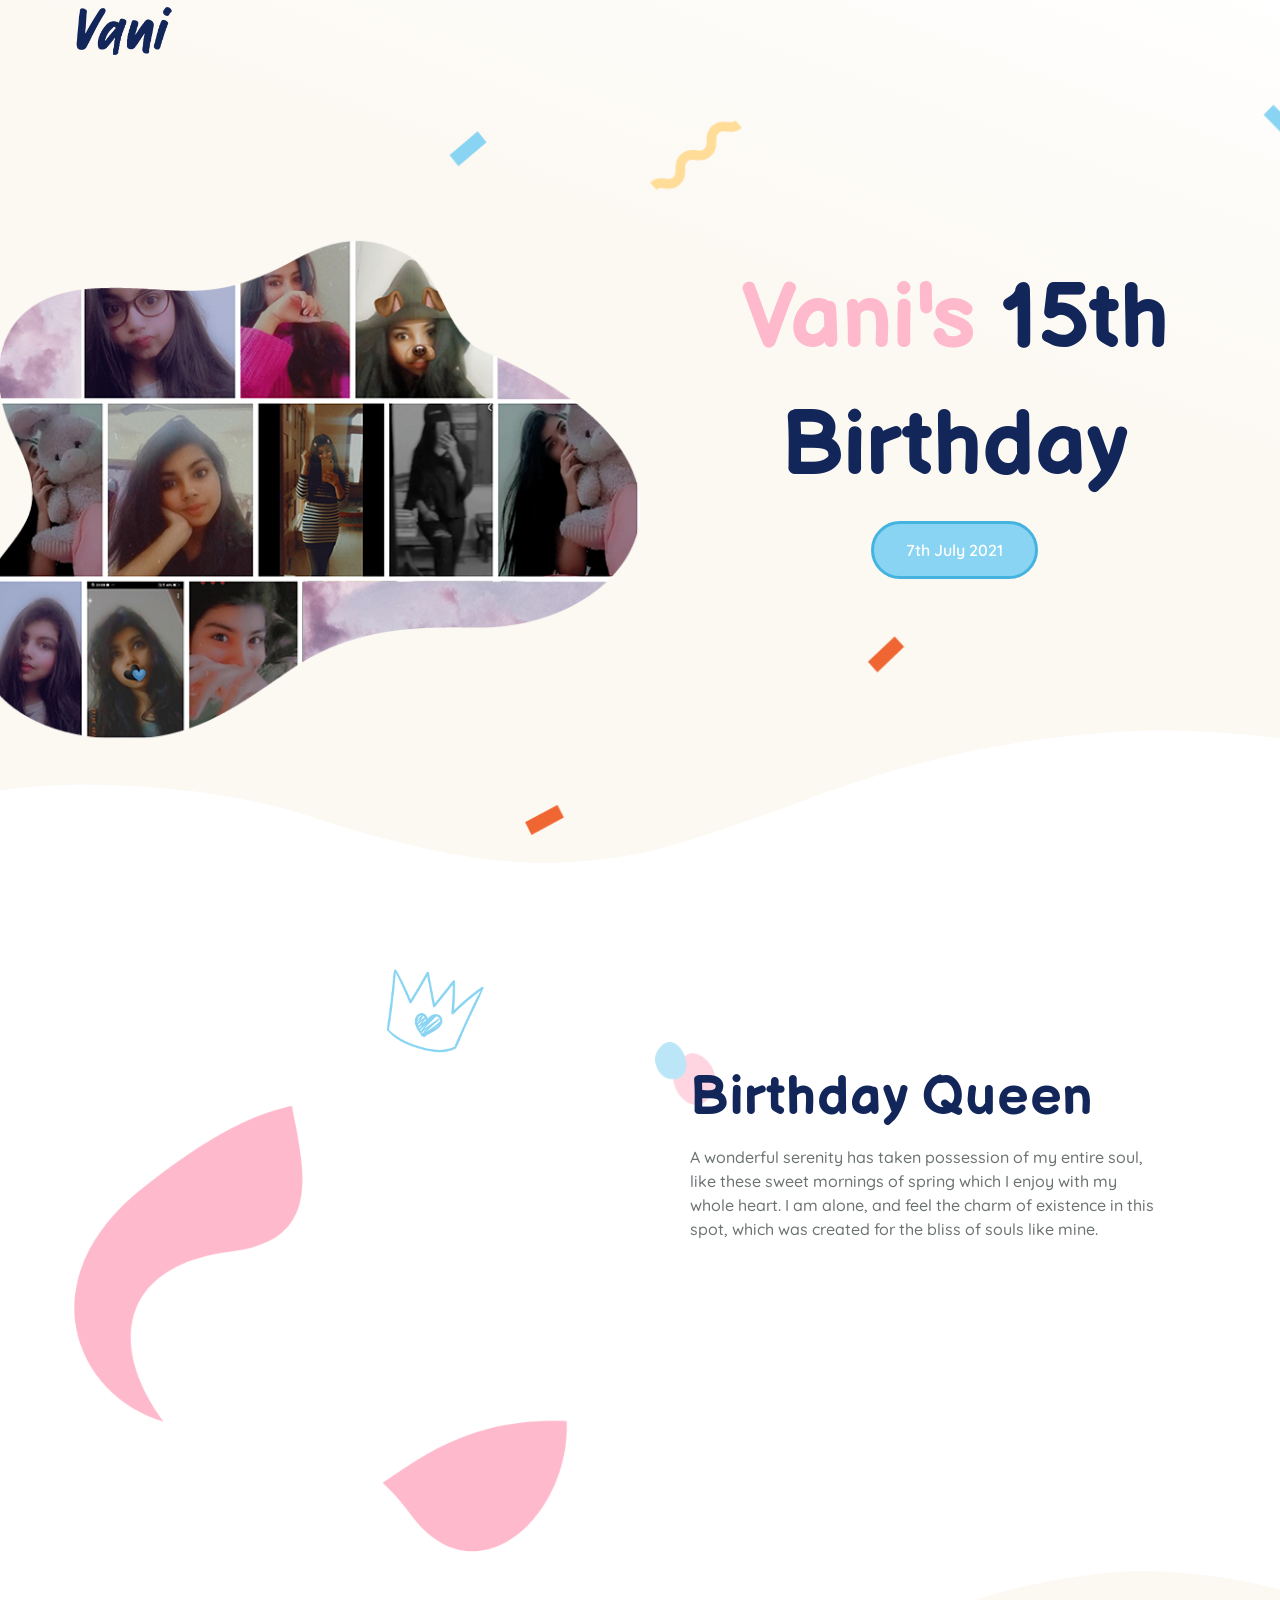
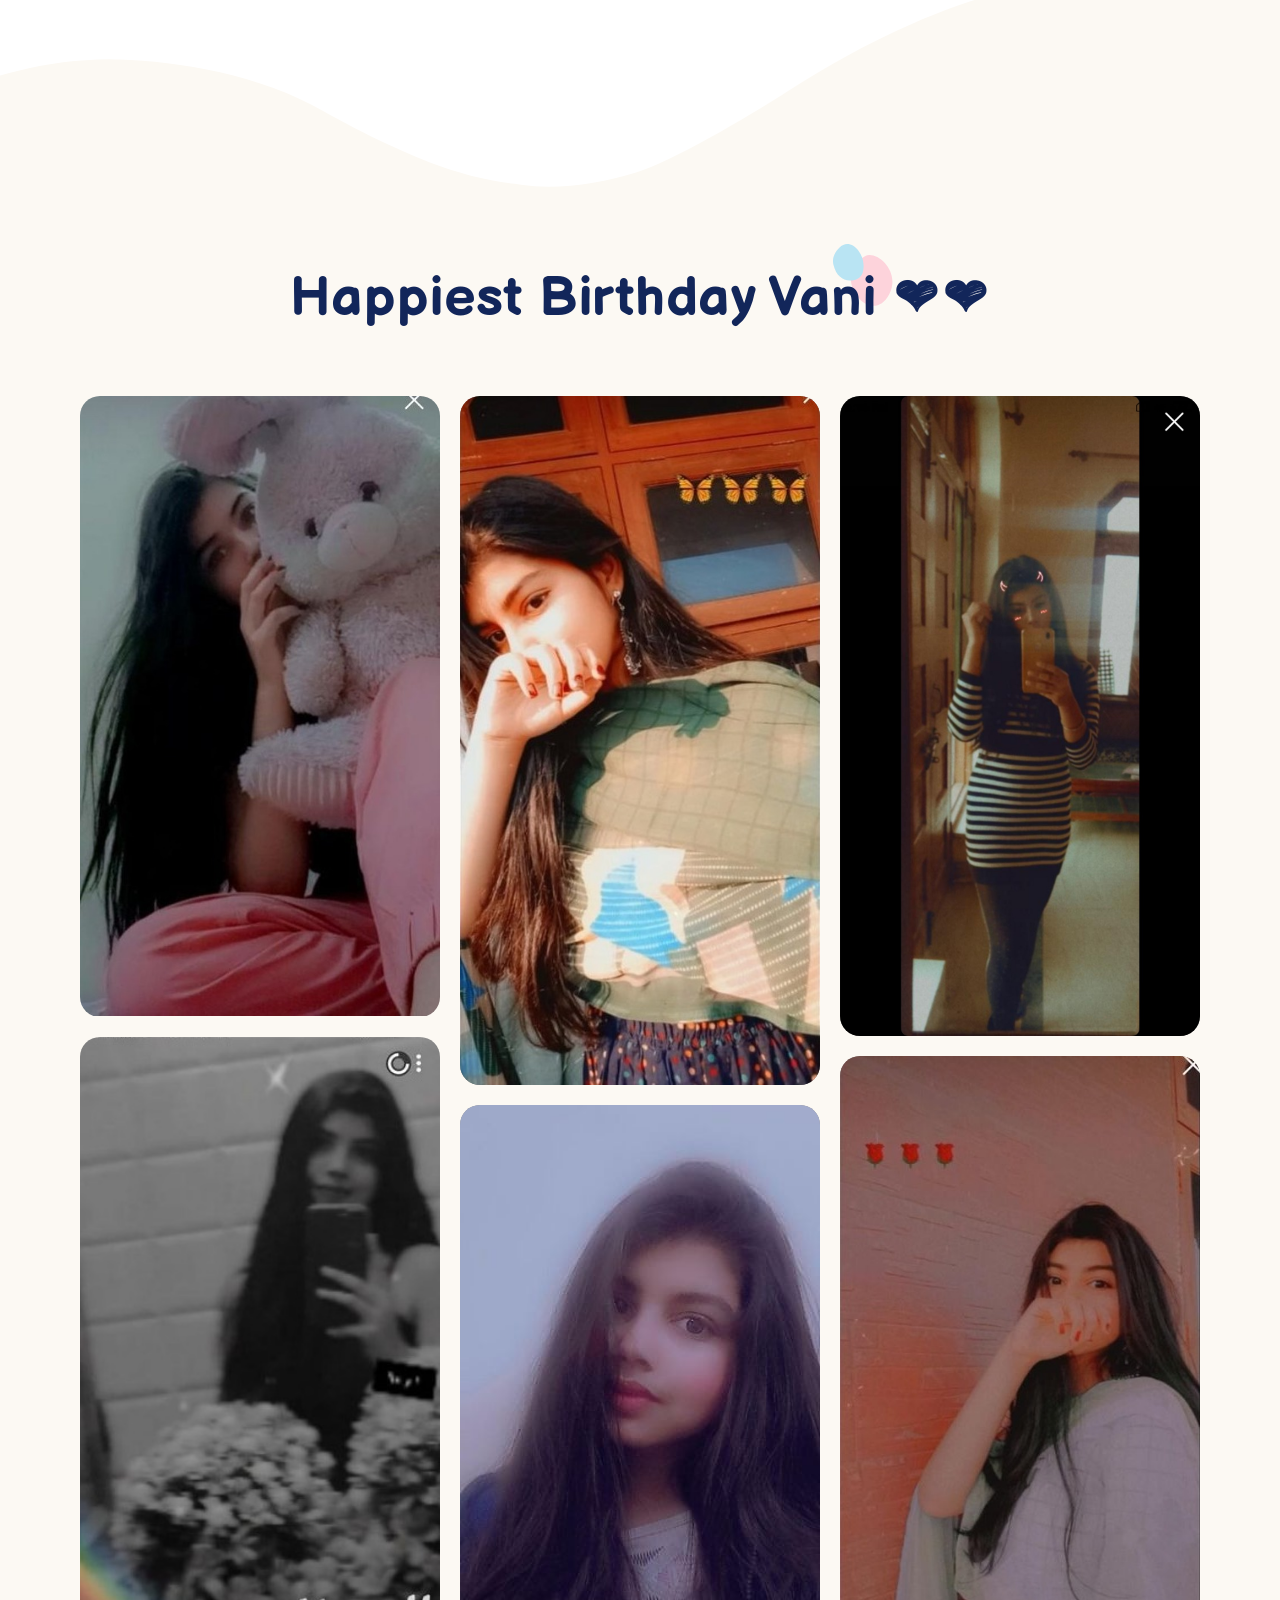
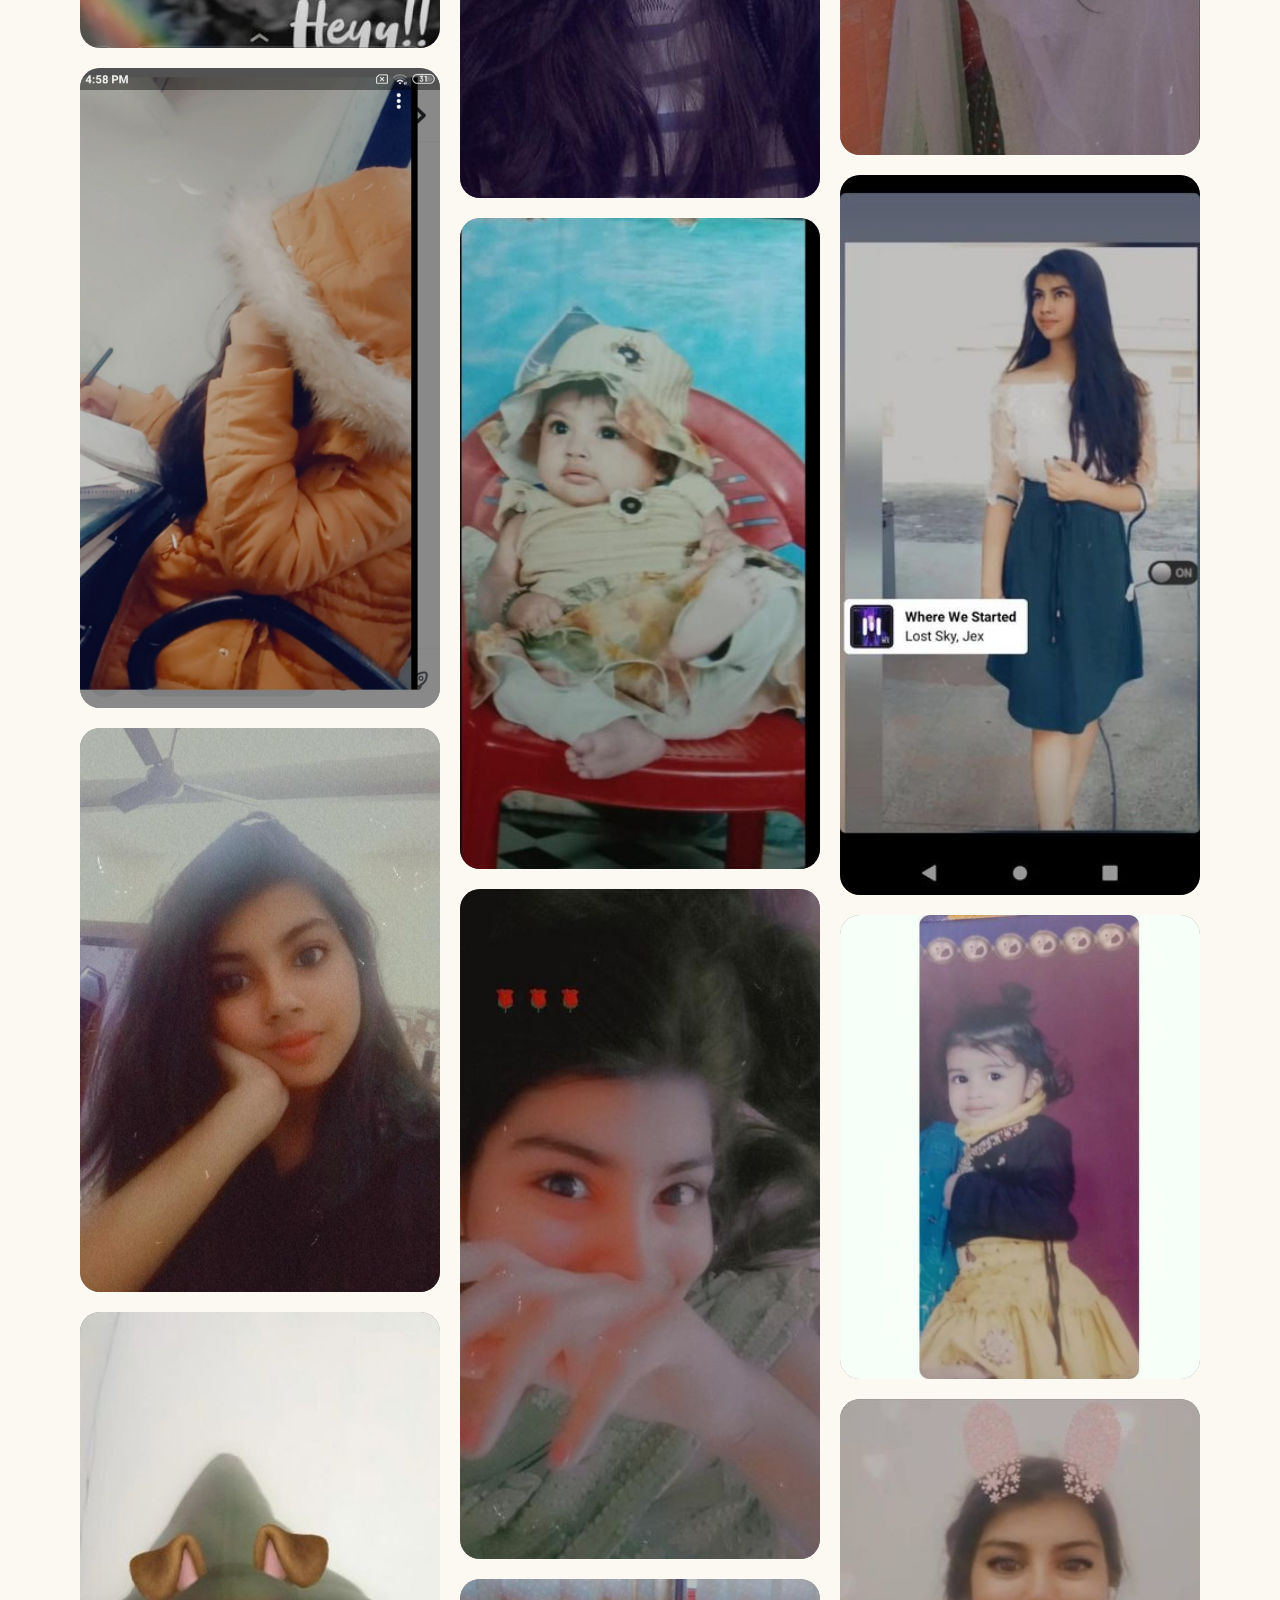
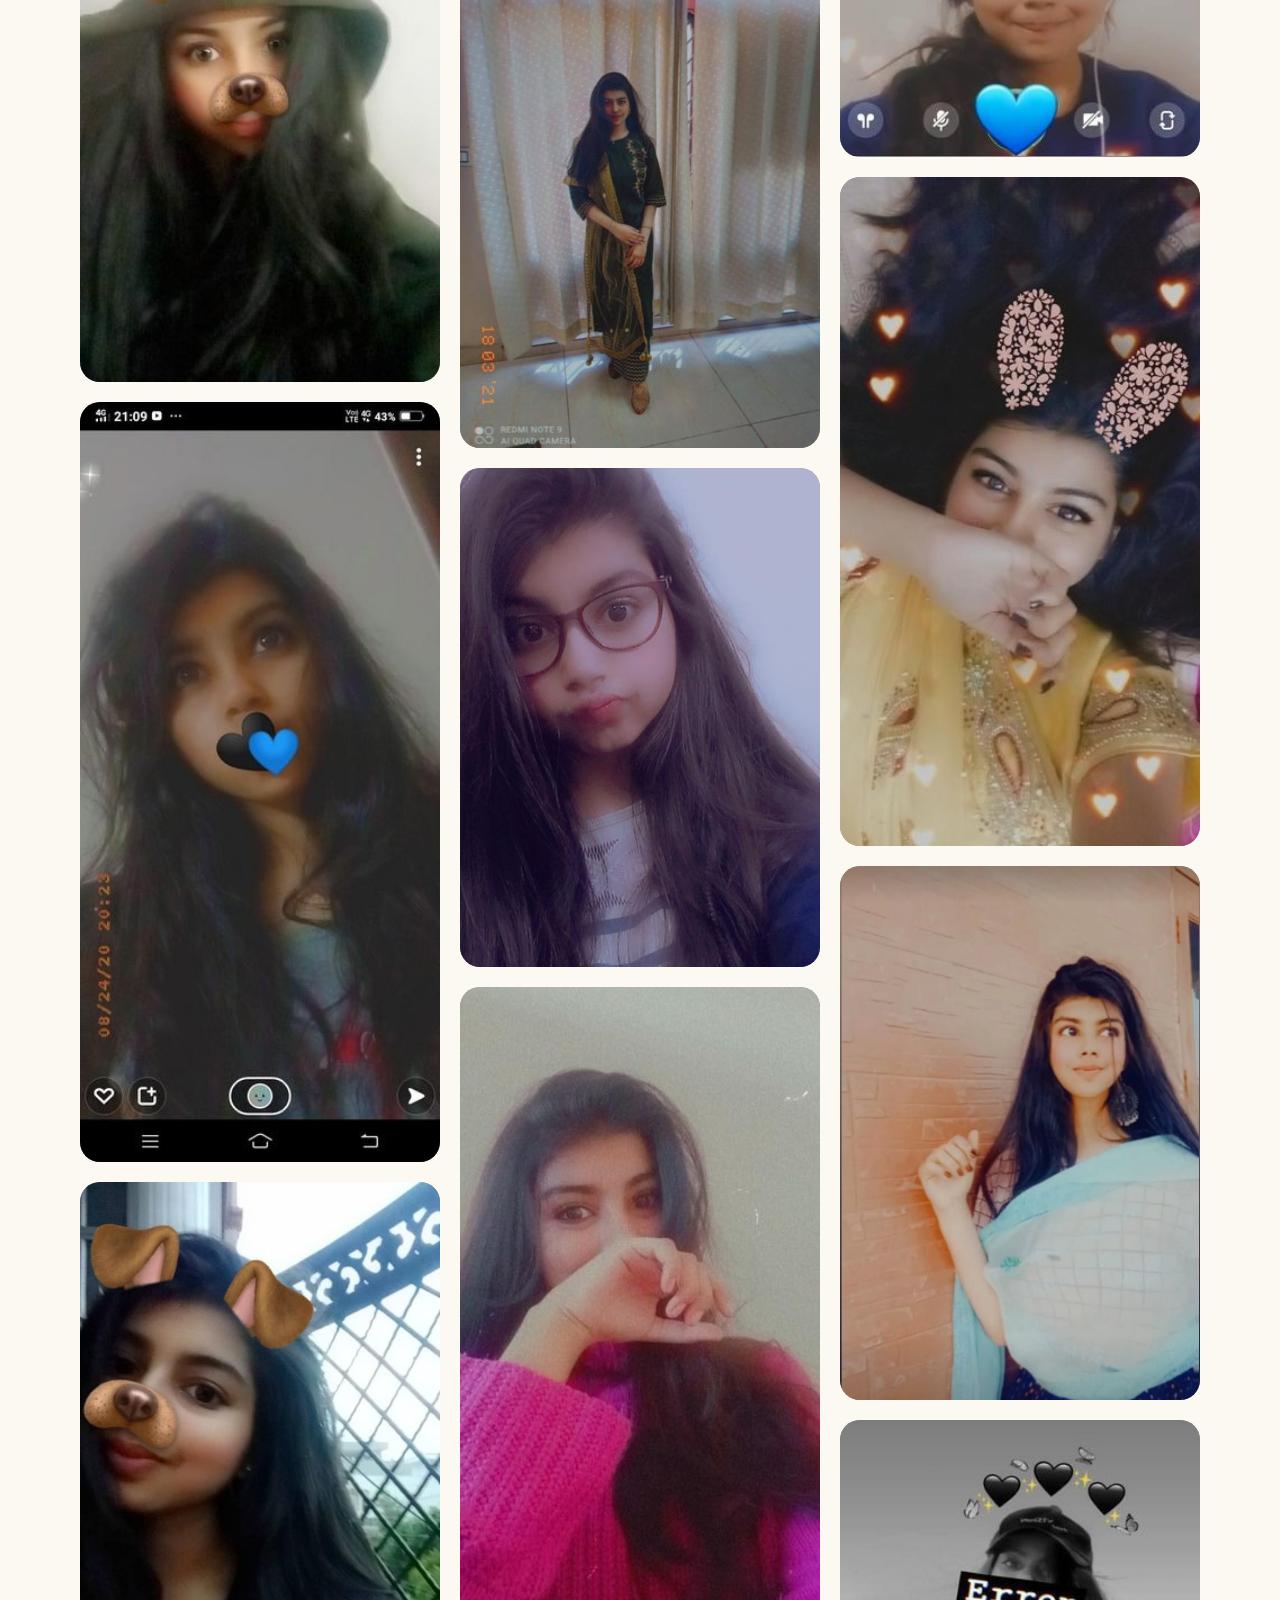
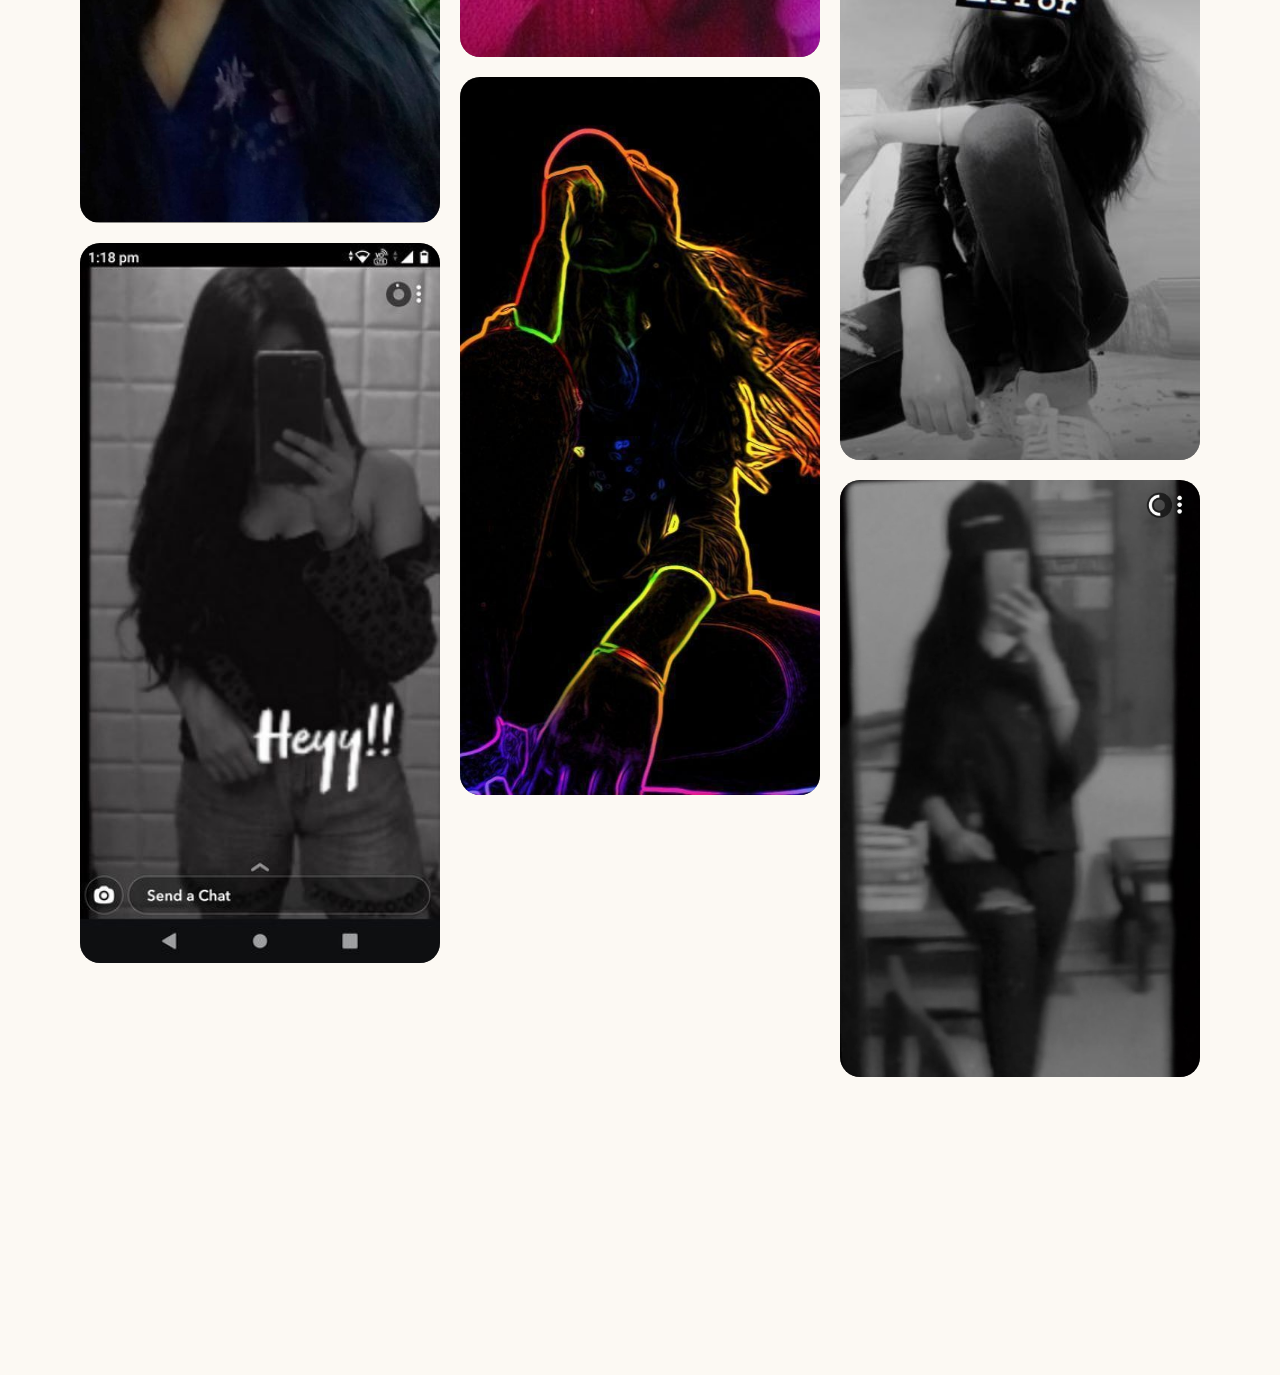
==== index.html @ 178b9b20 "op" ====
<!DOCTYPE html>
<html lang="en-US">
<head>
	<meta charset="UTF-8" />
	<meta name="viewport" content="width=device-width, initial-scale=1, maximum-scale=1" />
	<link rel="profile" href="https://gmpg.org/xfn/11" />
	<link rel="pingback" href="https://templatekit.jegtheme.com/katy/xmlrpc.php" />
	<title>Katy - Kids Birthday Party Invitation Elementor Template Kit by Jegtheme</title>
<link rel='dns-prefetch' href='//s.w.org' />
<link rel="alternate" type="application/rss+xml" title="Katy &raquo; Feed" href="https://templatekit.jegtheme.com/katy/feed/" />
<link rel="alternate" type="application/rss+xml" title="Katy &raquo; Comments Feed" href="https://templatekit.jegtheme.com/katy/comments/feed/" />
		<script type="text/javascript">
			window._wpemojiSettings = {"baseUrl":"https:\/\/s.w.org\/images\/core\/emoji\/13.0.1\/72x72\/","ext":".png","svgUrl":"https:\/\/s.w.org\/images\/core\/emoji\/13.0.1\/svg\/","svgExt":".svg","source":{"concatemoji":"katy/wp-includes/js/wp-emoji-release.min.js"}};
			!function(e,a,t){var n,r,o,i=a.createElement("canvas"),p=i.getContext&&i.getContext("2d");function s(e,t){var a=String.fromCharCode;p.clearRect(0,0,i.width,i.height),p.fillText(a.apply(this,e),0,0);e=i.toDataURL();return p.clearRect(0,0,i.width,i.height),p.fillText(a.apply(this,t),0,0),e===i.toDataURL()}function c(e){var t=a.createElement("script");t.src=e,t.defer=t.type="text/javascript",a.getElementsByTagName("head")[0].appendChild(t)}for(o=Array("flag","emoji"),t.supports={everything:!0,everythingExceptFlag:!0},r=0;r<o.length;r++)t.supports[o[r]]=function(e){if(!p||!p.fillText)return!1;switch(p.textBaseline="top",p.font="600 32px Arial",e){case"flag":return s([127987,65039,8205,9895,65039],[127987,65039,8203,9895,65039])?!1:!s([55356,56826,55356,56819],[55356,56826,8203,55356,56819])&&!s([55356,57332,56128,56423,56128,56418,56128,56421,56128,56430,56128,56423,56128,56447],[55356,57332,8203,56128,56423,8203,56128,56418,8203,56128,56421,8203,56128,56430,8203,56128,56423,8203,56128,56447]);case"emoji":return!s([55357,56424,8205,55356,57212],[55357,56424,8203,55356,57212])}return!1}(o[r]),t.supports.everything=t.supports.everything&&t.supports[o[r]],"flag"!==o[r]&&(t.supports.everythingExceptFlag=t.supports.everythingExceptFlag&&t.supports[o[r]]);t.supports.everythingExceptFlag=t.supports.everythingExceptFlag&&!t.supports.flag,t.DOMReady=!1,t.readyCallback=function(){t.DOMReady=!0},t.supports.everything||(n=function(){t.readyCallback()},a.addEventListener?(a.addEventListener("DOMContentLoaded",n,!1),e.addEventListener("load",n,!1)):(e.attachEvent("onload",n),a.attachEvent("onreadystatechange",function(){"complete"===a.readyState&&t.readyCallback()})),(n=t.source||{}).concatemoji?c(n.concatemoji):n.wpemoji&&n.twemoji&&(c(n.twemoji),c(n.wpemoji)))}(window,document,window._wpemojiSettings);
		</script>
		<style type="text/css">
img.wp-smiley,
img.emoji {
	display: inline !important;
	border: none !important;
	box-shadow: none !important;
	height: 1em !important;
	width: 1em !important;
	margin: 0 .07em !important;
	vertical-align: -0.1em !important;
	background: none !important;
	padding: 0 !important;
}
</style>
	<link rel='stylesheet' id='jkit-elements-main-css'  href='katy/wp-content/plugins/jeg-elementor-kit/assets/css/elements/main.css' type='text/css' media='all' />
<link rel='stylesheet' id='wp-block-library-css'  href='katy/wp-includes/css/dist/block-library/style.min.css' type='text/css' media='all' />
<link rel='stylesheet' id='contact-form-7-css'  href='katy/wp-content/plugins/contact-form-7/includes/css/styles.css' type='text/css' media='all' />
<link rel='stylesheet' id='template-kit-export-css'  href='css/template-kit-export-public.min.css' type='text/css' media='all' />
<link rel='stylesheet' id='hfe-style-css'  href='katy/wp-content/plugins/header-footer-elementor/assets/css/header-footer-elementor.css' type='text/css' media='all' />
<link rel='stylesheet' id='elementor-icons-css'  href='katy/wp-content/plugins/elementor/assets/lib/eicons/css/elementor-icons.min.css' type='text/css' media='all' />
<style id='elementor-icons-inline-css' type='text/css'>
		.elementor-add-new-section .elementor-add-templately-promo-button{
            background-color: #5d4fff;
            background-image: url(fonts/logo-icon.svg);
            background-repeat: no-repeat;
            background-position: center center;
            margin-left: 5px;
            position: relative;
            bottom: 5px;
        }
</style>
<link rel='stylesheet' id='elementor-animations-css'  href='katy/wp-content/plugins/elementor/assets/lib/animations/animations.min.css' type='text/css' media='all' />
<link rel='stylesheet' id='elementor-frontend-legacy-css'  href='katy/wp-content/plugins/elementor/assets/css/frontend-legacy.min.css' type='text/css' media='all' />
<link rel='stylesheet' id='elementor-frontend-css'  href='katy/wp-content/plugins/elementor/assets/css/frontend.min.css' type='text/css' media='all' />
<style id='elementor-frontend-inline-css' type='text/css'>
@font-face{font-family:eicons;src:url(katy/wp-content/plugins/elementor/assets/lib/eicons/fonts/eicons.eot);src:url(katy/wp-content/plugins/elementor/assets/lib/eicons/fonts/eicons.eot#iefix) format("embedded-opentype"),url(katy/wp-content/plugins/elementor/assets/lib/eicons/fonts/eicons.woff) format("woff2"),url(katy/wp-content/plugins/elementor/assets/lib/eicons/fonts/eicons.woff) format("woff"),url(katy/wp-content/plugins/elementor/assets/lib/eicons/fonts/eicons.ttf) format("truetype"),url(katy/wp-content/plugins/elementor/assets/lib/eicons/fonts/eicons.svg) format("svg");font-weight:400;font-style:normal}
</style>
<link rel='stylesheet' id='elementor-post-17-css'  href='katy/wp-content/uploads/sites/24/elementor/css/post-17.css' type='text/css' media='all' />
<link rel='stylesheet' id='typing-effect-css'  href='katy/wp-content/plugins/press-elements/assets/css/typing-effect.min.css' type='text/css' media='all' />
<link rel='stylesheet' id='metform-css-formpicker-control-editor-css'  href='katy/wp-content/plugins/metform/controls/assets/css/form-picker-editor.css' type='text/css' media='all' />
<link rel='stylesheet' id='jet-sticky-frontend-css'  href='katy/wp-content/plugins/jetsticky-for-elementor/assets/css/jet-sticky-frontend.css' type='text/css' media='all' />
<link rel='stylesheet' id='font-awesome-5-all-css'  href='katy/wp-content/plugins/elementor/assets/lib/font-awesome/css/all.min.css' type='text/css' media='all' />
<link rel='stylesheet' id='font-awesome-4-shim-css'  href='katy/wp-content/plugins/elementor/assets/lib/font-awesome/css/v4-shims.min.css' type='text/css' media='all' />
<link rel='stylesheet' id='elementskit-css-widgetarea-control-editor-css'  href='css/widgetarea-editor.css' type='text/css' media='all' />
<link rel='stylesheet' id='elementor-global-css'  href='katy/wp-content/uploads/sites/24/elementor/css/global.css' type='text/css' media='all' />
<link rel='stylesheet' id='elementor-post-701-css'  href='katy/wp-content/uploads/sites/24/elementor/css/post-701.css' type='text/css' media='all' />
<link rel='stylesheet' id='hfe-widgets-style-css'  href='katy/wp-content/plugins/header-footer-elementor/inc/widgets-css/frontend.css' type='text/css' media='all' />
<link rel='stylesheet' id='elementor-post-2178-css'  href='katy/wp-content/uploads/sites/24/elementor/css/post-2178.css' type='text/css' media='all' />
<link rel='stylesheet' id='elementor-post-2151-css'  href='katy/wp-content/uploads/sites/24/elementor/css/post-2151.css' type='text/css' media='all' />
<link rel='stylesheet' id='cb70d11b8-css'  href='katy/wp-content/uploads/sites/24/essential-addons-elementor/cb70d11b8.min.css' type='text/css' media='all' />
<link rel='stylesheet' id='metform-ui-css'  href='katy/wp-content/plugins/metform/public/assets/css/metform-ui.css' type='text/css' media='all' />
<link rel='stylesheet' id='metform-style-css'  href='katy/wp-content/plugins/metform/public/assets/css/style.css' type='text/css' media='all' />
<link rel='stylesheet' id='hello-elementor-css'  href='katy/wp-content/themes/hello-elementor/style.min.css' type='text/css' media='all' />
<link rel='stylesheet' id='hello-elementor-theme-style-css'  href='katy/wp-content/themes/hello-elementor/theme.min.css' type='text/css' media='all' />
<link rel='stylesheet' id='elementor-icons-ekiticons-css'  href='css/ekiticons.css' type='text/css' media='all' />
<link rel='stylesheet' id='ekit-widget-styles-css'  href='katy/wp-content/plugins/elementskit-lite/widgets/init/assets/css/widget-styles.css' type='text/css' media='all' />
<link rel='stylesheet' id='ekit-responsive-css'  href='katy/wp-content/plugins/elementskit-lite/widgets/init/assets/css/responsive.css' type='text/css' media='all' />
<link rel='stylesheet' id='google-fonts-1-css'  href='//fonts.googleapis.com/css?family=Balsamiq+Sans%3A100%2C100italic%2C200%2C200italic%2C300%2C300italic%2C400%2C400italic%2C500%2C500italic%2C600%2C600italic%2C700%2C700italic%2C800%2C800italic%2C900%2C900italic%7CQuicksand%3A100%2C100italic%2C200%2C200italic%2C300%2C300italic%2C400%2C400italic%2C500%2C500italic%2C600%2C600italic%2C700%2C700italic%2C800%2C800italic%2C900%2C900italic%7CNunito%3A100%2C100italic%2C200%2C200italic%2C300%2C300italic%2C400%2C400italic%2C500%2C500italic%2C600%2C600italic%2C700%2C700italic%2C800%2C800italic%2C900%2C900italic%7CMontserrat%3A100%2C100italic%2C200%2C200italic%2C300%2C300italic%2C400%2C400italic%2C500%2C500italic%2C600%2C600italic%2C700%2C700italic%2C800%2C800italic%2C900%2C900italic&#038;display=auto&#038;ver=5.6.4' type='text/css' media='all' />
<link rel='stylesheet' id='elementor-icons-shared-0-css'  href='katy/wp-content/plugins/elementor/assets/lib/font-awesome/css/fontawesome.min.css' type='text/css' media='all' />
<link rel='stylesheet' id='elementor-icons-fa-solid-css'  href='katy/wp-content/plugins/elementor/assets/lib/font-awesome/css/solid.min.css' type='text/css' media='all' />
<link rel='stylesheet' id='elementor-icons-fa-regular-css'  href='katy/wp-content/plugins/elementor/assets/lib/font-awesome/css/regular.min.css' type='text/css' media='all' />
<link rel='stylesheet' id='elementor-icons-fa-brands-css'  href='katy/wp-content/plugins/elementor/assets/lib/font-awesome/css/brands.min.css' type='text/css' media='all' />
<script type='text/javascript' src='katy/wp-includes/js/jquery/jquery.min.js' id='jquery-core-js'></script>
<script type='text/javascript' src='katy/wp-includes/js/jquery/jquery-migrate.min.js' id='jquery-migrate-js'></script>
<script type='text/javascript' src='script/template-kit-export-public.min.js' id='template-kit-export-js'></script>
<script type='text/javascript' src='katy/wp-content/plugins/elementor/assets/lib/font-awesome/js/v4-shims.min.js' id='font-awesome-4-shim-js'></script>
<link rel="https://api.w.org/" href="https://templatekit.jegtheme.com/katy/wp-json/" /><link rel="alternate" type="application/json" href="https://templatekit.jegtheme.com/katy/wp-json/wp/v2/pages/701" /><link rel="EditURI" type="application/rsd+xml" title="RSD" href="https://templatekit.jegtheme.com/katy/xmlrpc.php?rsd" />
<link rel="wlwmanifest" type="application/wlwmanifest+xml" href="https://templatekit.jegtheme.com/katy/wp-includes/wlwmanifest.xml" /> 
<meta name="generator" content="WordPress 5.6.4" />
<link rel="canonical" href="index.html" />
<link rel='shortlink' href='index.html' />
<link rel="alternate" type="application/json+oembed" href="https://templatekit.jegtheme.com/katy/wp-json/oembed/1.0/embed?url=https%3A%2F%2Ftemplatekit.jegtheme.com%2Fkaty%2F" />
<link rel="alternate" type="text/xml+oembed" href="https://templatekit.jegtheme.com/katy/wp-json/oembed/1.0/embed?url=https%3A%2F%2Ftemplatekit.jegtheme.com%2Fkaty%2F&#038;format=xml" />
<style id="jeg_dynamic_css" type="text/css" data-type="jeg_custom-css"></style></head>
<body class="home page-template page-template-elementor_header_footer page page-id-701 ehf-header ehf-footer ehf-template-hello-elementor ehf-stylesheet-hello-elementor jkit-color-scheme elementor-default elementor-template-full-width elementor-kit-17 elementor-page elementor-page-701">
<div id="page" class="hfeed site">
		<header id="masthead" itemscope="itemscope" itemtype="https://schema.org/WPHeader">
			<p class="main-title bhf-hidden" itemprop="headline"><a href="katy.html" title="Katy" rel="home">Katy</a></p>
					<div data-elementor-type="wp-post" data-elementor-id="2178" class="elementor elementor-2178" data-elementor-settings="[]">
						<div class="elementor-inner">
							<div class="elementor-section-wrap">
							<section class="elementor-section elementor-top-section elementor-element elementor-element-1e289ee elementor-section-boxed elementor-section-height-default elementor-section-height-default" data-id="1e289ee" data-element_type="section">
						<div class="elementor-container elementor-column-gap-no">
							<div class="elementor-row">
					<div class="elementor-column elementor-col-50 elementor-top-column elementor-element elementor-element-850d676" data-id="850d676" data-element_type="column">
			<div class="elementor-column-wrap elementor-element-populated">
							<div class="elementor-widget-wrap">
						<div class="elementor-element elementor-element-69644fe elementor-widget elementor-widget-image" data-id="69644fe" data-element_type="widget" data-widget_type="image.default">
				<div class="elementor-widget-container">
								<div class="elementor-image">
												<img width="798" height="671" src="katy/wp-content/uploads/sites/24/2020/12/logo-katy_2x.png" class="attachment-full size-full" alt="" loading="lazy" srcset="katy/wp-content/uploads/sites/24/2020/12/logo-katy_2x.png 798w, katy/wp-content/uploads/sites/24/2020/12/logo-katy_2x-300x252.png 300w, katy/wp-content/uploads/sites/24/2020/12/logo-katy_2x-768x646.png 768w, katy/wp-content/uploads/sites/24/2020/12/logo-katy_2x-600x505.png 600w" sizes="(max-width: 798px) 100vw, 798px" />														</div>
						</div>
				</div>
						</div>
					</div>
		</div>
				<div class="elementor-column elementor-col-50 elementor-top-column elementor-element elementor-element-83770ed" data-id="83770ed" data-element_type="column">
			<div class="elementor-column-wrap elementor-element-populated">
							<div class="elementor-widget-wrap">
						<div class="elementor-element elementor-element-a3787a9 elementor-widget elementor-widget-ekit-nav-menu" data-id="a3787a9" data-element_type="widget" data-widget_type="ekit-nav-menu.default">
				<div class="elementor-widget-container">
			<div class="ekit-wid-con ekit_menu_responsive_tablet" data-hamburger-icon="icon icon-menu-7" data-hamburger-icon-type="icon" data-responsive-breakpoint="1024">            <button class="elementskit-menu-hamburger elementskit-menu-toggler">
                <i aria-hidden="true" class="ekit-menu-icon icon icon-menu-7"></i>            </button>
            <div id="ekit-megamenu-menu-1" class="elementskit-menu-container elementskit-menu-offcanvas-elements elementskit-navbar-nav-default elementskit_line_arrow ekit-nav-menu-one-page-no" style="display: none;"><ul id="main-menu" class="elementskit-navbar-nav elementskit-menu-po-right submenu-click-on-icon"><li id="menu-item-4" class="menu-item menu-item-type-custom menu-item-object-custom current-menu-ancestor current-menu-parent menu-item-has-children menu-item-4 nav-item elementskit-dropdown-has relative_position elementskit-dropdown-menu-default_width elementskit-mobile-builder-content" data-vertical-menu=750px><a class="ekit-menu-nav-link ekit-menu-dropdown-toggle">Home<i class="icon icon-down-arrow1 elementskit-submenu-indicator"></i></a>
<ul class="elementskit-dropdown elementskit-submenu-panel">
	<li id="menu-item-1065" class="menu-item menu-item-type-post_type menu-item-object-page menu-item-home current-menu-item page_item page-item-701 current_page_item menu-item-1065 nav-item elementskit-mobile-builder-content active" data-vertical-menu=750px><a href="index.html" class=" dropdown-item active">Home 1</a>	<li id="menu-item-1067" class="menu-item menu-item-type-post_type menu-item-object-page menu-item-1067 nav-item elementskit-mobile-builder-content" data-vertical-menu=750px><a href="katy/home-2.html" class=" dropdown-item">Home 2</a></ul>
</li>
<li id="menu-item-1066" class="menu-item menu-item-type-post_type menu-item-object-page menu-item-1066 nav-item elementskit-mobile-builder-content" data-vertical-menu=750px><a href="katy/biography.html" class="ekit-menu-nav-link">Biography</a></li>
<li id="menu-item-9" class="menu-item menu-item-type-custom menu-item-object-custom menu-item-has-children menu-item-9 nav-item elementskit-dropdown-has relative_position elementskit-dropdown-menu-default_width elementskit-mobile-builder-content" data-vertical-menu=750px><a class="ekit-menu-nav-link ekit-menu-dropdown-toggle">Pages<i class="icon icon-down-arrow1 elementskit-submenu-indicator"></i></a>
<ul class="elementskit-dropdown elementskit-submenu-panel">
	<li id="menu-item-1662" class="menu-item menu-item-type-post_type menu-item-object-page menu-item-1662 nav-item elementskit-mobile-builder-content" data-vertical-menu=750px><a href="katy/gallery-1-mansory.html" class=" dropdown-item">Gallery 1 – Mansory</a>	<li id="menu-item-1661" class="menu-item menu-item-type-post_type menu-item-object-page menu-item-1661 nav-item elementskit-mobile-builder-content" data-vertical-menu=750px><a href="katy/gallery-2.html" class=" dropdown-item">Gallery 2 – Grid</a>	<li id="menu-item-1063" class="menu-item menu-item-type-post_type menu-item-object-page menu-item-1063 nav-item elementskit-mobile-builder-content" data-vertical-menu=750px><a href="katy/rsvp.html" class=" dropdown-item">RSVP</a>	<li id="menu-item-1660" class="menu-item menu-item-type-post_type menu-item-object-page menu-item-1660 nav-item elementskit-mobile-builder-content" data-vertical-menu=750px><a href="katy/activities.html" class=" dropdown-item">Activities</a>	<li id="menu-item-1061" class="menu-item menu-item-type-post_type menu-item-object-post menu-item-1061 nav-item elementskit-mobile-builder-content" data-vertical-menu=750px><a href="katy/2020/12/16/why-make-an-online-invitation-is-good.html" class=" dropdown-item">Single Blog</a></ul>
</li>
<li id="menu-item-1064" class="menu-item menu-item-type-post_type menu-item-object-page menu-item-1064 nav-item elementskit-mobile-builder-content" data-vertical-menu=750px><a href="katy/blog.html" class="ekit-menu-nav-link">Blog</a></li>
<li id="menu-item-12" class="menu-item menu-item-type-custom menu-item-object-custom menu-item-has-children menu-item-12 nav-item elementskit-dropdown-has relative_position elementskit-dropdown-menu-default_width elementskit-mobile-builder-content" data-vertical-menu=750px><a class="ekit-menu-nav-link ekit-menu-dropdown-toggle">Contact Us<i class="icon icon-down-arrow1 elementskit-submenu-indicator"></i></a>
<ul class="elementskit-dropdown elementskit-submenu-panel">
	<li id="menu-item-1664" class="menu-item menu-item-type-post_type menu-item-object-page menu-item-1664 nav-item elementskit-mobile-builder-content" data-vertical-menu=750px><a href="index.html" class=" dropdown-item">Contact 1</a>	<li id="menu-item-1663" class="menu-item menu-item-type-post_type menu-item-object-page menu-item-1663 nav-item elementskit-mobile-builder-content" data-vertical-menu=750px><a href="index.html" class=" dropdown-item">Contact 2</a></ul>
</li>
</ul>
				<div class="elementskit-nav-identity-panel">
					<div class="elementskit-site-title">
						<a class="elementskit-nav-logo" href="katy.html" target="_self" rel="">
							<img src="katy/wp-content/uploads/sites/24/2020/12/logo-katy_2x.png" alt="">
						</a>
					</div>
					<button class="elementskit-menu-close elementskit-menu-toggler" type="button">X</button>
				</div>
			</div><div class="elementskit-menu-overlay elementskit-menu-offcanvas-elements elementskit-menu-toggler ekit-nav-menu--overlay"></div></div>		</div>
				</div>
						</div>
					</div>
		</div>
								</div>
					</div>
		</section>
						</div>
						</div>
					</div>
				</header>
			<div data-elementor-type="wp-page" data-elementor-id="701" class="elementor elementor-701" data-elementor-settings="[]">
						<div class="elementor-inner">
							<div class="elementor-section-wrap">
							<section class="elementor-section elementor-top-section elementor-element elementor-element-dd7c805 elementor-section-height-min-height elementor-section-boxed elementor-section-height-default elementor-section-items-middle" data-id="dd7c805" data-element_type="section" data-settings="{&quot;background_background&quot;:&quot;gradient&quot;,&quot;shape_divider_bottom&quot;:&quot;waves&quot;}">
							<div class="elementor-background-overlay"></div>
						<div class="elementor-shape elementor-shape-bottom" data-negative="false">
			<svg xmlns="http://www.w3.org/2000/svg" viewBox="0 0 1000 100" preserveAspectRatio="none">
	<path class="elementor-shape-fill" d="M421.9,6.5c22.6-2.5,51.5,0.4,75.5,5.3c23.6,4.9,70.9,23.5,100.5,35.7c75.8,32.2,133.7,44.5,192.6,49.7
	c23.6,2.1,48.7,3.5,103.4-2.5c54.7-6,106.2-25.6,106.2-25.6V0H0v30.3c0,0,72,32.6,158.4,30.5c39.2-0.7,92.8-6.7,134-22.4
	c21.2-8.1,52.2-18.2,79.7-24.2C399.3,7.9,411.6,7.5,421.9,6.5z"/>
</svg>		</div>
					<div class="elementor-container elementor-column-gap-no">
							<div class="elementor-row">
					<div class="elementor-column elementor-col-50 elementor-top-column elementor-element elementor-element-8718914" data-id="8718914" data-element_type="column">
			<div class="elementor-column-wrap elementor-element-populated">
							<div class="elementor-widget-wrap">
						<div class="elementor-element elementor-element-54cb4ca elementor-widget__width-initial elementor-absolute elementor-widget-tablet__width-initial elementor-widget-mobile__width-initial elementor-widget elementor-widget-image" data-id="54cb4ca" data-element_type="widget" data-settings="{&quot;_position&quot;:&quot;absolute&quot;}" data-widget_type="image.default">
				<div class="elementor-widget-container">
								<div class="elementor-image">
												<img width="694" height="526" src="katy/wp-content/uploads/sites/24/2020/12/overlay-img-home_2x-e1609207779906.png" class="attachment-full size-full" alt="" loading="lazy" srcset="katy/wp-content/uploads/sites/24/2020/12/overlay-img-home_2x-e1609207779906.png 694w, images/overlay-img-home_2x-e1609207779906-300x227.png 300w, images/overlay-img-home_2x-e1609207779906-600x455.png 600w" sizes="(max-width: 694px) 100vw, 694px" />														</div>
						</div>
				</div>
						</div>
					</div>
		</div>
				<div class="elementor-column elementor-col-50 elementor-top-column elementor-element elementor-element-e52a6a3" data-id="e52a6a3" data-element_type="column">
			<div class="elementor-column-wrap elementor-element-populated">
							<div class="elementor-widget-wrap">
						<div class="elementor-element elementor-element-3e1df54 elementor-widget elementor-widget-text-editor" data-id="3e1df54" data-element_type="widget" data-widget_type="text-editor.default">
				<div class="elementor-widget-container">
								
				</div>
				<div class="elementor-element elementor-element-6b3bf5d elementor-widget elementor-widget-elementskit-heading" data-id="6b3bf5d" data-element_type="widget" data-widget_type="elementskit-heading.default">
				<div class="elementor-widget-container">
			<div class="ekit-wid-con" ><div class="ekit-heading elementskit-section-title-wraper text_center   ekit_heading_tablet-   ekit_heading_mobile-"><h2 class="ekit-heading--title elementskit-section-title ">
					 <span><span>Vani's</span></span> 15th Birthday
				</h2></div></div>		</div>
				</div>
				<div class="elementor-element elementor-element-a6f3590 elementor-align-center elementor-widget elementor-widget-button" data-id="a6f3590" data-element_type="widget" data-widget_type="button.default">
				<div class="elementor-widget-container">
					<div class="elementor-button-wrapper">
			<a href="#" class="elementor-button-link elementor-button elementor-size-sm" role="button">
						<span class="elementor-button-content-wrapper">
						<span class="elementor-button-text">7th July 2021</span>
		</span>
					</a>
		</div>
				</div>
				</div>
						</div>
					</div>
		</div>
								</div>
					</div>
		</section>
				<section class="elementor-section elementor-top-section elementor-element elementor-element-d9cbd8b elementor-section-boxed elementor-section-height-default elementor-section-height-default" data-id="d9cbd8b" data-element_type="section" data-settings="{&quot;shape_divider_bottom&quot;:&quot;waves&quot;}">
					<div class="elementor-shape elementor-shape-bottom" data-negative="false" style="display: none;">
			<svg xmlns="http://www.w3.org/2000/svg" viewBox="0 0 1000 100" preserveAspectRatio="none">
	<path class="elementor-shape-fill" d="M421.9,6.5c22.6-2.5,51.5,0.4,75.5,5.3c23.6,4.9,70.9,23.5,100.5,35.7c75.8,32.2,133.7,44.5,192.6,49.7
	c23.6,2.1,48.7,3.5,103.4-2.5c54.7-6,106.2-25.6,106.2-25.6V0H0v30.3c0,0,72,32.6,158.4,30.5c39.2-0.7,92.8-6.7,134-22.4
	c21.2-8.1,52.2-18.2,79.7-24.2C399.3,7.9,411.6,7.5,421.9,6.5z"/>
</svg>		</div>
					<div class="elementor-container elementor-column-gap-no">
							<div class="elementor-row">
					<div class="elementor-column elementor-col-50 elementor-top-column elementor-element elementor-element-92d7821" data-id="92d7821" data-element_type="column">
			<div class="elementor-column-wrap elementor-element-populated">
							<div class="elementor-widget-wrap">
						<div class="elementor-element elementor-element-ae5767c elementor-widget__width-initial elementor-absolute elementor-widget-mobile__width-initial elementor-widget elementor-widget-image" data-id="ae5767c" data-element_type="widget" data-settings="{&quot;_position&quot;:&quot;absolute&quot;}" data-widget_type="image.default">
				<div class="elementor-widget-container">
								<div class="elementor-image">
												<img width="675" height="697" src="katy/wp-content/uploads/sites/24/2021/01/katy-girl-cutout-home-1_2x.png" class="attachment-full size-full" alt="" loading="lazy" srcset="katy/wp-content/uploads/sites/24/2021/01/katy-girl-cutout-home-1_2x.png 675w, katy/wp-content/uploads/sites/24/2021/01/katy-girl-cutout-home-1_2x-291x300.png 291w, katy/wp-content/uploads/sites/24/2021/01/katy-girl-cutout-home-1_2x-600x620.png 600w" sizes="(max-width: 675px) 100vw, 675px" />														</div>
						</div>
				</div>
						</div>
					</div>
		</div>
				<div class="elementor-column elementor-col-50 elementor-top-column elementor-element elementor-element-512ceed" data-id="512ceed" data-element_type="column">
			<div class="elementor-column-wrap elementor-element-populated">
							<div class="elementor-widget-wrap">
						<div class="elementor-element elementor-element-92cf08d elementor-widget__width-initial elementor-absolute elementor-widget-mobile__width-initial elementor-invisible elementor-widget elementor-widget-image" data-id="92cf08d" data-element_type="widget" data-settings="{&quot;_animation&quot;:&quot;tada&quot;,&quot;_position&quot;:&quot;absolute&quot;}" data-widget_type="image.default">
				<div class="elementor-widget-container">
								<div class="elementor-image">
												<img width="181" height="177" src="katy/wp-content/uploads/sites/24/2020/12/crown-right_2x.png" class="elementor-animation-grow attachment-full size-full" alt="" loading="lazy" />														</div>
						</div>
				</div>
				<div class="elementor-element elementor-element-8e4e789 elementor-widget elementor-widget-heading" data-id="8e4e789" data-element_type="widget" data-widget_type="heading.default">
				<div class="elementor-widget-container">
			<h2 class="elementor-heading-title elementor-size-default">Birthday Queen</h2>		</div>
				</div>
				<div class="elementor-element elementor-element-5076108 elementor-widget__width-initial elementor-absolute elementor-widget elementor-widget-image" data-id="5076108" data-element_type="widget" data-settings="{&quot;_position&quot;:&quot;absolute&quot;}" data-widget_type="image.default">
				<div class="elementor-widget-container">
								<div class="elementor-image">
												<img width="60" height="62" src="katy/wp-content/uploads/sites/24/2020/12/aksen2_2x.png" class="attachment-full size-full" alt="" loading="lazy" />														</div>
						</div>
				</div>
				<div class="elementor-element elementor-element-71ecf8d elementor-widget-mobile__width-inherit elementor-widget elementor-widget-text-editor" data-id="71ecf8d" data-element_type="widget" data-widget_type="text-editor.default">
				<div class="elementor-widget-container">
								<div class="elementor-text-editor elementor-clearfix">
					A wonderful serenity has taken possession of my entire soul, like these sweet mornings of spring which I enjoy with my whole heart. I am alone, and feel the charm of existence in this spot, which was created for the bliss of souls like mine.					</div>
						</div>
				</div>
				<div class="elementor-element elementor-element-ff23fa0 elementor-widget elementor-widget-elementskit-social-media" data-id="ff23fa0" data-element_type="widget" data-widget_type="elementskit-social-media.default" style="display: none;">
				<div class="elementor-widget-container">
			<div class="ekit-wid-con" >			 <ul class="ekit_social_media">
														<li class="elementor-repeater-item-1f52222">
					    <a
						href="https://facebook.com" class="facebook" >
							<i aria-hidden="true" class="icon icon-facebook"></i>									
                                                                                                            </a>
                    </li>
                    														<li class="elementor-repeater-item-73b27f6">
					    <a
						href="https://facebook.com" class="twitter" >
							<i aria-hidden="true" class="icon icon-twitter"></i>									
                                                                                                            </a>
                    </li>
                    														<li class="elementor-repeater-item-000a82d">
					    <a
						href="https://facebook.com" class="1" >
							<i aria-hidden="true" class="icon icon-instagram-1"></i>									
                                                                                                            </a>
                    </li>
                    							</ul>
		 </div>		</div>
				</div>
				<div class="elementor-element elementor-element-2340195 elementor-align-left elementor-mobile-align-center elementor-tablet-align-center elementor-widget elementor-widget-button" data-id="2340195" data-element_type="widget" data-widget_type="button.default" style="display: none;">
				<div class="elementor-widget-container">
					<div class="elementor-button-wrapper">
			<a href="#" class="elementor-button-link elementor-button elementor-size-sm" role="button">
						<span class="elementor-button-content-wrapper">
						<span class="elementor-button-text">Read More</span>
		</span>
					</a>
		</div>
				</div>
				</div>
						</div>
					</div>
		</div>
								</div>
					</div>
		</section>
				<section class="elementor-section elementor-top-section elementor-element elementor-element-3feecee elementor-section-boxed elementor-section-height-default elementor-section-height-default" data-id="3feecee" data-element_type="section" data-settings="{&quot;background_background&quot;:&quot;classic&quot;,&quot;shape_divider_bottom&quot;:&quot;waves&quot;,&quot;shape_divider_bottom_negative&quot;:&quot;yes&quot;}" style="display: none;">
					<div class="elementor-shape elementor-shape-bottom" data-negative="true">
			<svg xmlns="http://www.w3.org/2000/svg" viewBox="0 0 1000 100" preserveAspectRatio="none">
	<path class="elementor-shape-fill" d="M790.5,93.1c-59.3-5.3-116.8-18-192.6-50c-29.6-12.7-76.9-31-100.5-35.9c-23.6-4.9-52.6-7.8-75.5-5.3
	c-10.2,1.1-22.6,1.4-50.1,7.4c-27.2,6.3-58.2,16.6-79.4,24.7c-41.3,15.9-94.9,21.9-134,22.6C72,58.2,0,25.8,0,25.8V100h1000V65.3
	c0,0-51.5,19.4-106.2,25.7C839.5,97,814.1,95.2,790.5,93.1z"/>
</svg>		</div>
					<div class="elementor-container elementor-column-gap-no">
							<div class="elementor-row">
					<div class="elementor-column elementor-col-100 elementor-top-column elementor-element elementor-element-65dc854" data-id="65dc854" data-element_type="column">
			<div class="elementor-column-wrap elementor-element-populated">
							<div class="elementor-widget-wrap">
						<div class="elementor-element elementor-element-0fa3d6a elementor-widget elementor-widget-heading" data-id="0fa3d6a" data-element_type="widget" data-widget_type="heading.default">
				<div class="elementor-widget-container">
			<h2 class="elementor-heading-title elementor-size-default">You Are Invited</h2>		</div>
				</div>
				<div class="elementor-element elementor-element-2899af8 elementor-widget__width-initial elementor-absolute elementor-widget elementor-widget-image" data-id="2899af8" data-element_type="widget" data-settings="{&quot;_position&quot;:&quot;absolute&quot;}" data-widget_type="image.default">
				<div class="elementor-widget-container">
								<div class="elementor-image">
												<img width="60" height="62" src="katy/wp-content/uploads/sites/24/2020/12/aksen2_2x.png" class="attachment-full size-full" alt="" loading="lazy" />														</div>
						</div>
				</div>
				<div class="elementor-element elementor-element-d10e677 elementor-widget__width-initial elementor-widget-mobile__width-inherit elementor-widget elementor-widget-text-editor" data-id="d10e677" data-element_type="widget" data-widget_type="text-editor.default">
				<div class="elementor-widget-container">
								<div class="elementor-text-editor elementor-clearfix">
					<p>Lorem ipsum dolor sit amet, consectetur adipiscing elit. Ut elit tellus, luctus nec ullamcorper mattis, pulvinar dapibus leo.</p>					</div>
						</div>
				</div>
				<section class="elementor-section elementor-inner-section elementor-element elementor-element-cbfe4c2 elementor-section-boxed elementor-section-height-default elementor-section-height-default" data-id="cbfe4c2" data-element_type="section" data-settings="{&quot;background_background&quot;:&quot;classic&quot;}">
							<div class="elementor-background-overlay"></div>
							<div class="elementor-container elementor-column-gap-no">
							<div class="elementor-row">
					<div class="elementor-column elementor-col-100 elementor-inner-column elementor-element elementor-element-9e4ef90" data-id="9e4ef90" data-element_type="column">
			<div class="elementor-column-wrap elementor-element-populated">
							<div class="elementor-widget-wrap">
						<div class="elementor-element elementor-element-6ef23a7 elementor-widget elementor-widget-eael-countdown" data-id="6ef23a7" data-element_type="widget" data-widget_type="eael-countdown.default">
				<div class="elementor-widget-container">
		<div class="eael-countdown-wrapper" data-countdown-id="6ef23a7" data-expire-type="text" data-expiry-text="Lorem Ipsum is simply dummy text of the printing and typesetting industry. Lorem Ipsum has been the industry&#039;s standard dummy text ever since the 1500s" data-expiry-title="Countdown is finished!">
			<div class="eael-countdown-container eael-countdown-label-block eael-countdown-label-block-tablet eael-countdown-label-block-mobile ">
				<ul id="eael-countdown-6ef23a7" class="eael-countdown-items" data-date="May 30 2021 0:00:00">
					<li class="eael-countdown-item"><div class="eael-countdown-days"><span data-days class="eael-countdown-digits">00</span><span class="eael-countdown-label">Days</span></div></li>					<li class="eael-countdown-item"><div class="eael-countdown-hours"><span data-hours class="eael-countdown-digits">00</span><span class="eael-countdown-label">Hours</span></div></li>				<li class="eael-countdown-item"><div class="eael-countdown-minutes"><span data-minutes class="eael-countdown-digits">00</span><span class="eael-countdown-label">Minutes</span></div></li>				<li class="eael-countdown-item"><div class="eael-countdown-seconds"><span data-seconds class="eael-countdown-digits">00</span><span class="eael-countdown-label">Seconds</span></div></li>				</ul>
				<div class="clearfix"></div>
			</div>
		</div>
			</div>
				</div>
						</div>
					</div>
		</div>
								</div>
					</div>
		</section>
				<section class="elementor-section elementor-inner-section elementor-element elementor-element-d34f084 elementor-section-boxed elementor-section-height-default elementor-section-height-default" data-id="d34f084" data-element_type="section">
						<div class="elementor-container elementor-column-gap-no">
							<div class="elementor-row">
					<div class="elementor-column elementor-col-33 elementor-inner-column elementor-element elementor-element-5f0e2dc" data-id="5f0e2dc" data-element_type="column">
			<div class="elementor-column-wrap elementor-element-populated">
							<div class="elementor-widget-wrap">
						<div class="elementor-element elementor-element-0557b91 elementor-widget elementor-widget-heading" data-id="0557b91" data-element_type="widget" data-widget_type="heading.default">
				<div class="elementor-widget-container">
			<h3 class="elementor-heading-title elementor-size-default">Contact Info</h3>		</div>
				</div>
				<div class="elementor-element elementor-element-b2816bd elementor-icon-list--layout-traditional elementor-list-item-link-full_width elementor-widget elementor-widget-icon-list" data-id="b2816bd" data-element_type="widget" data-widget_type="icon-list.default">
				<div class="elementor-widget-container">
					<ul class="elementor-icon-list-items">
							<li class="elementor-icon-list-item">
											<span class="elementor-icon-list-icon">
							<i aria-hidden="true" class="icon icon-envelope"></i>						</span>
										<span class="elementor-icon-list-text"><a href="index.html" class="__cf_email__" data-cfemail="72330016171c321913060b5c111d1f">[email&#160;protected]</a></span>
									</li>
								<li class="elementor-icon-list-item">
											<span class="elementor-icon-list-icon">
							<i aria-hidden="true" class="fas fa-phone-alt"></i>						</span>
										<span class="elementor-icon-list-text">(0366) 201506</span>
									</li>
								<li class="elementor-icon-list-item">
											<span class="elementor-icon-list-icon">
							<i aria-hidden="true" class="fas fa-map-marker-alt"></i>						</span>
										<span class="elementor-icon-list-text">Kuta Utara, Badung</span>
									</li>
						</ul>
				</div>
				</div>
						</div>
					</div>
		</div>
				<div class="elementor-column elementor-col-33 elementor-inner-column elementor-element elementor-element-41be2de" data-id="41be2de" data-element_type="column">
			<div class="elementor-column-wrap elementor-element-populated">
							<div class="elementor-widget-wrap">
						<div class="elementor-element elementor-element-c740a06 elementor-widget elementor-widget-heading" data-id="c740a06" data-element_type="widget" data-widget_type="heading.default">
				<div class="elementor-widget-container">
			<h3 class="elementor-heading-title elementor-size-default">Party Celebration</h3>		</div>
				</div>
				<div class="elementor-element elementor-element-2f79d35 elementor-icon-list--layout-traditional elementor-list-item-link-full_width elementor-widget elementor-widget-icon-list" data-id="2f79d35" data-element_type="widget" data-widget_type="icon-list.default">
				<div class="elementor-widget-container">
					<ul class="elementor-icon-list-items">
							<li class="elementor-icon-list-item">
											<span class="elementor-icon-list-icon">
							<i aria-hidden="true" class="far fa-calendar"></i>						</span>
										<span class="elementor-icon-list-text">Sunday, 24 January 2021</span>
									</li>
								<li class="elementor-icon-list-item">
											<span class="elementor-icon-list-icon">
							<i aria-hidden="true" class="fas fa-clock"></i>						</span>
										<span class="elementor-icon-list-text">09.00 AM - 12.00 PM</span>
									</li>
								<li class="elementor-icon-list-item">
											<span class="elementor-icon-list-icon">
							<i aria-hidden="true" class="fas fa-map-marker-alt"></i>						</span>
										<span class="elementor-icon-list-text">Sanur Garden, Denpasar</span>
									</li>
						</ul>
				</div>
				</div>
						</div>
					</div>
		</div>
				<div class="elementor-column elementor-col-33 elementor-inner-column elementor-element elementor-element-ff3f342" data-id="ff3f342" data-element_type="column">
			<div class="elementor-column-wrap elementor-element-populated">
							<div class="elementor-widget-wrap">
						<div class="elementor-element elementor-element-5ebc9f1 elementor-widget elementor-widget-heading" data-id="5ebc9f1" data-element_type="widget" data-widget_type="heading.default">
				<div class="elementor-widget-container">
			<h3 class="elementor-heading-title elementor-size-default">Party Location</h3>		</div>
				</div>
				<div class="elementor-element elementor-element-a8b4f21 elementor-icon-list--layout-traditional elementor-list-item-link-full_width elementor-widget elementor-widget-icon-list" data-id="a8b4f21" data-element_type="widget" data-widget_type="icon-list.default">
				<div class="elementor-widget-container">
					<ul class="elementor-icon-list-items">
							<li class="elementor-icon-list-item">
											<span class="elementor-icon-list-icon">
							<i aria-hidden="true" class="icon icon-envelope"></i>						</span>
										<span class="elementor-icon-list-text"><a href="index.html" class="__cf_email__" data-cfemail="1f4c7e716a6d787e6d7b7a715f747e6b66317c7072">[email&#160;protected]</a></span>
									</li>
								<li class="elementor-icon-list-item">
											<span class="elementor-icon-list-icon">
							<i aria-hidden="true" class="fas fa-phone-alt"></i>						</span>
										<span class="elementor-icon-list-text">(0366) 201506</span>
									</li>
								<li class="elementor-icon-list-item">
											<span class="elementor-icon-list-icon">
							<i aria-hidden="true" class="fas fa-map-marker-alt"></i>						</span>
										<span class="elementor-icon-list-text">Sanur Garden, Denpasar</span>
									</li>
						</ul>
				</div>
				</div>
						</div>
					</div>
		</div>
								</div>
					</div>
		</section>
				<div class="elementor-element elementor-element-35ae598 elementor-widget__width-initial elementor-widget-mobile__width-inherit elementor-widget elementor-widget-text-editor" data-id="35ae598" data-element_type="widget" data-widget_type="text-editor.default">
				<div class="elementor-widget-container">
								<div class="elementor-text-editor elementor-clearfix">
					Please confirm your attendance by clicking this button.					</div>
						</div>
				</div>
				<div class="elementor-element elementor-element-001bed3 elementor-align-center elementor-widget elementor-widget-button" data-id="001bed3" data-element_type="widget" data-widget_type="button.default">
				<div class="elementor-widget-container">
					<div class="elementor-button-wrapper">
			<a href="#" class="elementor-button-link elementor-button elementor-size-sm" role="button">
						<span class="elementor-button-content-wrapper">
						<span class="elementor-button-text">Attendance</span>
		</span>
					</a>
		</div>
				</div>
				</div>
						</div>
					</div>
		</div>
								</div>
					</div>
		</section>
				<section class="elementor-section elementor-top-section elementor-element elementor-element-2280339 elementor-section-boxed elementor-section-height-default elementor-section-height-default" data-id="2280339" data-element_type="section" data-settings="{&quot;background_background&quot;:&quot;classic&quot;}" style="display: none;">
						<div class="elementor-container elementor-column-gap-no">
							<div class="elementor-row">
					<div class="elementor-column elementor-col-50 elementor-top-column elementor-element elementor-element-5eef1ef" data-id="5eef1ef" data-element_type="column">
			<div class="elementor-column-wrap elementor-element-populated">
							<div class="elementor-widget-wrap">
						<section class="elementor-section elementor-inner-section elementor-element elementor-element-aea0d9a elementor-section-boxed elementor-section-height-default elementor-section-height-default" data-id="aea0d9a" data-element_type="section" data-settings="{&quot;background_background&quot;:&quot;classic&quot;}">
						<div class="elementor-container elementor-column-gap-no">
							<div class="elementor-row">
					<div class="elementor-column elementor-col-50 elementor-inner-column elementor-element elementor-element-3c3c679" data-id="3c3c679" data-element_type="column">
			<div class="elementor-column-wrap elementor-element-populated">
							<div class="elementor-widget-wrap">
						<div class="elementor-element elementor-element-c36ff6a elementor-widget elementor-widget-image" data-id="c36ff6a" data-element_type="widget" data-widget_type="image.default">
				<div class="elementor-widget-container">
								<div class="elementor-image">
												<img width="469" height="581" src="katy/wp-content/uploads/sites/24/2021/01/father-cutout_2x.png" class="attachment-full size-full" alt="" loading="lazy" srcset="katy/wp-content/uploads/sites/24/2021/01/father-cutout_2x.png 469w, katy/wp-content/uploads/sites/24/2021/01/father-cutout_2x-242x300.png 242w" sizes="(max-width: 469px) 100vw, 469px" />														</div>
						</div>
				</div>
						</div>
					</div>
		</div>
				<div class="elementor-column elementor-col-50 elementor-inner-column elementor-element elementor-element-0d7b61e" data-id="0d7b61e" data-element_type="column">
			<div class="elementor-column-wrap elementor-element-populated">
							<div class="elementor-widget-wrap">
						<div class="elementor-element elementor-element-ee418d4 elementor-widget__width-initial elementor-absolute elementor-widget-mobile__width-initial elementor-widget elementor-widget-image" data-id="ee418d4" data-element_type="widget" data-settings="{&quot;_position&quot;:&quot;absolute&quot;}" data-widget_type="image.default">
				<div class="elementor-widget-container">
								<div class="elementor-image">
												<img width="273" height="193" src="katy/wp-content/uploads/sites/24/2020/12/quotemarks-icon_2x.png" class="attachment-full size-full" alt="" loading="lazy" />														</div>
						</div>
				</div>
				<div class="elementor-element elementor-element-409d124 elementor-widget elementor-widget-text-editor" data-id="409d124" data-element_type="widget" data-widget_type="text-editor.default">
				<div class="elementor-widget-container">
								<div class="elementor-text-editor elementor-clearfix">
					A wonderful serenity has taken possession of my entire soul, like these sweet mornings of spring which I enjoy with my whole heart. I am alone, and feel the charm of existence in this spot, which was created for the bliss of souls like .					</div>
						</div>
				</div>
				<div class="elementor-element elementor-element-cbedbfc elementor-widget elementor-widget-heading" data-id="cbedbfc" data-element_type="widget" data-widget_type="heading.default">
				<div class="elementor-widget-container">
			<h2 class="elementor-heading-title elementor-size-default">Arden McClain</h2>		</div>
				</div>
				<div class="elementor-element elementor-element-ecace6c elementor-widget elementor-widget-heading" data-id="ecace6c" data-element_type="widget" data-widget_type="heading.default">
				<div class="elementor-widget-container">
			<h2 class="elementor-heading-title elementor-size-default">- Katy's Dad</h2>		</div>
				</div>
						</div>
					</div>
		</div>
								</div>
					</div>
		</section>
						</div>
					</div>
		</div>
				<div class="elementor-column elementor-col-50 elementor-top-column elementor-element elementor-element-73efc4a elementor-hidden-tablet elementor-hidden-phone" data-id="73efc4a" data-element_type="column">
			<div class="elementor-column-wrap elementor-element-populated">
							<div class="elementor-widget-wrap">
						<div class="elementor-element elementor-element-3527635 elementor-widget__width-initial elementor-absolute elementor-widget elementor-widget-image" data-id="3527635" data-element_type="widget" data-settings="{&quot;_position&quot;:&quot;absolute&quot;}" data-widget_type="image.default">
				<div class="elementor-widget-container">
								<div class="elementor-image">
												<img width="235" height="258" src="katy/wp-content/uploads/sites/24/2020/12/party_2x.png" class="elementor-animation-pulse-grow attachment-full size-full" alt="" loading="lazy" />														</div>
						</div>
				</div>
						</div>
					</div>
		</div>
								</div>
					</div>
		</section>
				<section class="elementor-section elementor-top-section elementor-element elementor-element-6720910 elementor-section-boxed elementor-section-height-default elementor-section-height-default" data-id="6720910" data-element_type="section" data-settings="{&quot;background_background&quot;:&quot;classic&quot;}" style="display: none;">
						<div class="elementor-container elementor-column-gap-no">
							<div class="elementor-row">
					<div class="elementor-column elementor-col-50 elementor-top-column elementor-element elementor-element-3397368 elementor-hidden-tablet elementor-hidden-phone" data-id="3397368" data-element_type="column">
			<div class="elementor-column-wrap elementor-element-populated">
							<div class="elementor-widget-wrap">
						<div class="elementor-element elementor-element-e4e16f6 elementor-widget__width-initial elementor-absolute elementor-widget elementor-widget-image" data-id="e4e16f6" data-element_type="widget" data-settings="{&quot;_position&quot;:&quot;absolute&quot;}" data-widget_type="image.default">
				<div class="elementor-widget-container">
								<div class="elementor-image">
												<img width="160" height="149" src="katy/wp-content/uploads/sites/24/2020/12/flower1_2x.png" class="elementor-animation-pulse-shrink attachment-full size-full" alt="" loading="lazy" />														</div>
						</div>
				</div>
						</div>
					</div>
		</div>
				<div class="elementor-column elementor-col-50 elementor-top-column elementor-element elementor-element-44d8f0c" data-id="44d8f0c" data-element_type="column">
			<div class="elementor-column-wrap elementor-element-populated">
							<div class="elementor-widget-wrap">
						<section class="elementor-section elementor-inner-section elementor-element elementor-element-dcbe876 elementor-section-boxed elementor-section-height-default elementor-section-height-default" data-id="dcbe876" data-element_type="section" data-settings="{&quot;background_background&quot;:&quot;classic&quot;}">
						<div class="elementor-container elementor-column-gap-no">
							<div class="elementor-row">
					<div class="elementor-column elementor-col-50 elementor-inner-column elementor-element elementor-element-3e45e74" data-id="3e45e74" data-element_type="column">
			<div class="elementor-column-wrap elementor-element-populated">
							<div class="elementor-widget-wrap">
						<div class="elementor-element elementor-element-c848704 elementor-widget__width-initial elementor-absolute elementor-widget-mobile__width-initial elementor-widget elementor-widget-image" data-id="c848704" data-element_type="widget" data-settings="{&quot;_position&quot;:&quot;absolute&quot;}" data-widget_type="image.default">
				<div class="elementor-widget-container">
								<div class="elementor-image">
												<img width="273" height="193" src="katy/wp-content/uploads/sites/24/2020/12/quotemarks-iconpink_2x.png" class="elementor-animation-pop attachment-full size-full" alt="" loading="lazy" />														</div>
						</div>
				</div>
				<div class="elementor-element elementor-element-3feeb5e elementor-widget elementor-widget-text-editor" data-id="3feeb5e" data-element_type="widget" data-widget_type="text-editor.default">
				<div class="elementor-widget-container">
								<div class="elementor-text-editor elementor-clearfix">
					<p>A wonderful serenity has taken possession of my entire soul, like these sweet mornings of spring which I enjoy with my whole heart. I am alone and feel the charm of existence in this spot, which was created for the bliss of souls like.</p>					</div>
						</div>
				</div>
				<div class="elementor-element elementor-element-c144321 elementor-widget elementor-widget-heading" data-id="c144321" data-element_type="widget" data-widget_type="heading.default">
				<div class="elementor-widget-container">
			<h2 class="elementor-heading-title elementor-size-default">Sarah McClain</h2>		</div>
				</div>
				<div class="elementor-element elementor-element-2e7a0da elementor-widget elementor-widget-heading" data-id="2e7a0da" data-element_type="widget" data-widget_type="heading.default">
				<div class="elementor-widget-container">
			<h2 class="elementor-heading-title elementor-size-default">- Katy's Mom</h2>		</div>
				</div>
						</div>
					</div>
		</div>
				<div class="elementor-column elementor-col-50 elementor-inner-column elementor-element elementor-element-a420d69" data-id="a420d69" data-element_type="column">
			<div class="elementor-column-wrap elementor-element-populated">
							<div class="elementor-widget-wrap">
						<div class="elementor-element elementor-element-413a639 elementor-widget elementor-widget-image" data-id="413a639" data-element_type="widget" data-widget_type="image.default">
				<div class="elementor-widget-container">
								<div class="elementor-image">
												<img width="459" height="497" src="katy/wp-content/uploads/sites/24/2021/01/mommy-home-1-cutout_2x.png" class="attachment-full size-full" alt="" loading="lazy" srcset="katy/wp-content/uploads/sites/24/2021/01/mommy-home-1-cutout_2x.png 459w, katy/wp-content/uploads/sites/24/2021/01/mommy-home-1-cutout_2x-277x300.png 277w" sizes="(max-width: 459px) 100vw, 459px" />														</div>
						</div>
				</div>
						</div>
					</div>
		</div>
								</div>
					</div>
		</section>
						</div>
					</div>
		</div>
								</div>
					</div>
		</section>
				<section class="elementor-section elementor-top-section elementor-element elementor-element-3412668 elementor-section-boxed elementor-section-height-default elementor-section-height-default" data-id="3412668" data-element_type="section" data-settings="{&quot;background_background&quot;:&quot;classic&quot;,&quot;shape_divider_top&quot;:&quot;waves&quot;,&quot;shape_divider_top_negative&quot;:&quot;yes&quot;,&quot;shape_divider_bottom&quot;:&quot;waves&quot;,&quot;shape_divider_bottom_negative&quot;:&quot;yes&quot;}">
					<div class="elementor-shape elementor-shape-top" data-negative="true">
			<svg xmlns="http://www.w3.org/2000/svg" viewBox="0 0 1000 100" preserveAspectRatio="none">
	<path class="elementor-shape-fill" d="M790.5,93.1c-59.3-5.3-116.8-18-192.6-50c-29.6-12.7-76.9-31-100.5-35.9c-23.6-4.9-52.6-7.8-75.5-5.3
	c-10.2,1.1-22.6,1.4-50.1,7.4c-27.2,6.3-58.2,16.6-79.4,24.7c-41.3,15.9-94.9,21.9-134,22.6C72,58.2,0,25.8,0,25.8V100h1000V65.3
	c0,0-51.5,19.4-106.2,25.7C839.5,97,814.1,95.2,790.5,93.1z"/>
</svg>		</div>
				
					<div class="elementor-container elementor-column-gap-no">
							<div class="elementor-row">
					<div class="elementor-column elementor-col-100 elementor-top-column elementor-element elementor-element-5b66a31" data-id="5b66a31" data-element_type="column">
			<div class="elementor-column-wrap elementor-element-populated">
							<div class="elementor-widget-wrap">
						<div class="elementor-element elementor-element-e5fe1d1 elementor-widget elementor-widget-heading" data-id="e5fe1d1" data-element_type="widget" data-widget_type="heading.default">
				<div class="elementor-widget-container">
			<h2 class="elementor-heading-title elementor-size-default">Happiest Birthday Vani ❤️❤️</h2>		</div>
				</div>
				<div class="elementor-element elementor-element-bd20336 elementor-widget__width-initial elementor-absolute elementor-widget elementor-widget-image" data-id="bd20336" data-element_type="widget" data-settings="{&quot;_position&quot;:&quot;absolute&quot;}" data-widget_type="image.default">
				<div class="elementor-widget-container">
								<div class="elementor-image">
												<img width="60" height="62" src="katy/wp-content/uploads/sites/24/2020/12/aksen2_2x.png" class="attachment-full size-full" alt="" loading="lazy" />														</div>
						</div>
				</div>
				<div class="elementor-element elementor-element-d01958d elementor-widget__width-initial elementor-widget-mobile__width-initial elementor-widget elementor-widget-text-editor" data-id="d01958d" data-element_type="widget" data-widget_type="text-editor.default">
				<div class="elementor-widget-container">
								<div class="elementor-text-editor elementor-clearfix" style="display: none;">
					<p>Lorem ipsum dolor sit amet, consectetur adipiscing elit. Ut elit tellus, luctus nec ullamcorper mattis, pulvinar dapibus leo.</p>					</div>
						</div>
				</div>
				<div class="elementor-element elementor-element-8925617 eael-fg-hoverer-content-align-center elementor-grid-tablet-3 elementor-grid-3 elementor-grid-mobile-1 elementor-widget elementor-widget-eael-filterable-gallery" data-id="8925617" data-element_type="widget" data-settings="{&quot;columns_tablet&quot;:&quot;3&quot;,&quot;columns&quot;:&quot;3&quot;,&quot;columns_mobile&quot;:&quot;1&quot;,&quot;photo_gallery&quot;:&quot;yes&quot;,&quot;pagination&quot;:&quot;false&quot;}" data-widget_type="eael-filterable-gallery.default">
				<div class="elementor-widget-container">
			        <div id="eael-filter-gallery-wrapper-8925617" class="eael-filter-gallery-wrapper" data-layout-mode="hoverer" data-mfp_caption="">
            <div class="eael-filter-gallery-container masonry" data-images-per-page="" data-total-gallery-items="6" data-nomore-item-text="" data-settings="{&quot;grid_style&quot;:&quot;masonry&quot;,&quot;popup&quot;:&quot;media&quot;,&quot;duration&quot;:500,&quot;gallery_enabled&quot;:&quot;yes&quot;,&quot;post_id&quot;:701,&quot;widget_id&quot;:&quot;8925617&quot;}" data-gallery-items="[&quot;&lt;div class=\&quot;eael-filterable-gallery-item-wrap\&quot;&gt;\n\t\t\t\t&lt;div class=\&quot;eael-gallery-grid-item\&quot;&gt;&lt;div class=\&quot;gallery-item-thumbnail-wrap\&quot;&gt;&lt;img src=\&quot;https:\/\/templatekit.jegtheme.com\/katy\/wp-content\/uploads\/sites\/24\/2020\/12\/gallery-1@2x.jpg\&quot; data-lazy-src=\&quot;https:\/\/templatekit.jegtheme.com\/katy\/wp-content\/uploads\/sites\/24\/2020\/12\/gallery-1@2x.jpg\&quot; alt=\&quot;\&quot; class=\&quot;gallery-item-thumbnail\&quot;&gt;&lt;\/div&gt;&lt;a href=\&quot;https:\/\/templatekit.jegtheme.com\/katy\/wp-content\/uploads\/sites\/24\/2020\/12\/gallery-1@2x.jpg\&quot; class=\&quot;eael-magnific-link media-content-wrap\&quot; data-elementor-open-lightbox=\&quot;no\&quot;&gt;&lt;div class=\&quot;gallery-item-caption-wrap eael-slide-up\&quot;&gt;&lt;div class=\&quot;gallery-item-hoverer-bg\&quot;&gt;&lt;\/div&gt;&lt;div class=\&quot;gallery-item-caption-over\&quot;&gt;&lt;h5 class=\&quot;fg-item-title\&quot;&gt;Katy&#039;s Portrait&lt;\/h5&gt;&lt;\/div&gt;&lt;\/div&gt;&lt;\/a&gt;&lt;\/div&gt;&lt;\/div&gt;&quot;,&quot;&lt;div class=\&quot;eael-filterable-gallery-item-wrap\&quot;&gt;\n\t\t\t\t&lt;div class=\&quot;eael-gallery-grid-item\&quot;&gt;&lt;div class=\&quot;gallery-item-thumbnail-wrap\&quot;&gt;&lt;img src=\&quot;https:\/\/templatekit.jegtheme.com\/katy\/wp-content\/uploads\/sites\/24\/2020\/12\/gallery-2@2x.jpg\&quot; data-lazy-src=\&quot;https:\/\/templatekit.jegtheme.com\/katy\/wp-content\/uploads\/sites\/24\/2020\/12\/gallery-2@2x.jpg\&quot; alt=\&quot;\&quot; class=\&quot;gallery-item-thumbnail\&quot;&gt;&lt;\/div&gt;&lt;a href=\&quot;https:\/\/templatekit.jegtheme.com\/katy\/wp-content\/uploads\/sites\/24\/2020\/12\/gallery-2@2x.jpg\&quot; class=\&quot;eael-magnific-link media-content-wrap\&quot; data-elementor-open-lightbox=\&quot;no\&quot;&gt;&lt;div class=\&quot;gallery-item-caption-wrap eael-slide-up\&quot;&gt;&lt;div class=\&quot;gallery-item-hoverer-bg\&quot;&gt;&lt;\/div&gt;&lt;div class=\&quot;gallery-item-caption-over\&quot;&gt;&lt;h5 class=\&quot;fg-item-title\&quot;&gt;Dad and Friends&lt;\/h5&gt;&lt;\/div&gt;&lt;\/div&gt;&lt;\/a&gt;&lt;\/div&gt;&lt;\/div&gt;&quot;,&quot;&lt;div class=\&quot;eael-filterable-gallery-item-wrap\&quot;&gt;\n\t\t\t\t&lt;div class=\&quot;eael-gallery-grid-item\&quot;&gt;&lt;div class=\&quot;gallery-item-thumbnail-wrap\&quot;&gt;&lt;img src=\&quot;https:\/\/templatekit.jegtheme.com\/katy\/wp-content\/uploads\/sites\/24\/2020\/12\/gallery-3@2x.jpg\&quot; data-lazy-src=\&quot;https:\/\/templatekit.jegtheme.com\/katy\/wp-content\/uploads\/sites\/24\/2020\/12\/gallery-3@2x.jpg\&quot; alt=\&quot;\&quot; class=\&quot;gallery-item-thumbnail\&quot;&gt;&lt;\/div&gt;&lt;a href=\&quot;https:\/\/templatekit.jegtheme.com\/katy\/wp-content\/uploads\/sites\/24\/2020\/12\/gallery-3@2x.jpg\&quot; class=\&quot;eael-magnific-link media-content-wrap\&quot; data-elementor-open-lightbox=\&quot;no\&quot;&gt;&lt;div class=\&quot;gallery-item-caption-wrap eael-slide-up\&quot;&gt;&lt;div class=\&quot;gallery-item-hoverer-bg\&quot;&gt;&lt;\/div&gt;&lt;div class=\&quot;gallery-item-caption-over\&quot;&gt;&lt;h5 class=\&quot;fg-item-title\&quot;&gt;Katy&#039;s friend Playing Games&lt;\/h5&gt;&lt;\/div&gt;&lt;\/div&gt;&lt;\/a&gt;&lt;\/div&gt;&lt;\/div&gt;&quot;,&quot;&lt;div class=\&quot;eael-filterable-gallery-item-wrap\&quot;&gt;\n\t\t\t\t&lt;div class=\&quot;eael-gallery-grid-item\&quot;&gt;&lt;div class=\&quot;gallery-item-thumbnail-wrap\&quot;&gt;&lt;img src=\&quot;https:\/\/templatekit.jegtheme.com\/katy\/wp-content\/uploads\/sites\/24\/2020\/12\/gallery-5@2x.jpg\&quot; data-lazy-src=\&quot;https:\/\/templatekit.jegtheme.com\/katy\/wp-content\/uploads\/sites\/24\/2020\/12\/gallery-5@2x.jpg\&quot; alt=\&quot;\&quot; class=\&quot;gallery-item-thumbnail\&quot;&gt;&lt;\/div&gt;&lt;a href=\&quot;https:\/\/templatekit.jegtheme.com\/katy\/wp-content\/uploads\/sites\/24\/2020\/12\/gallery-5@2x.jpg\&quot; class=\&quot;eael-magnific-link media-content-wrap\&quot; data-elementor-open-lightbox=\&quot;no\&quot;&gt;&lt;div class=\&quot;gallery-item-caption-wrap eael-slide-up\&quot;&gt;&lt;div class=\&quot;gallery-item-hoverer-bg\&quot;&gt;&lt;\/div&gt;&lt;div class=\&quot;gallery-item-caption-over\&quot;&gt;&lt;h5 class=\&quot;fg-item-title\&quot;&gt;Playing with Clown&lt;\/h5&gt;&lt;\/div&gt;&lt;\/div&gt;&lt;\/a&gt;&lt;\/div&gt;&lt;\/div&gt;&quot;,&quot;&lt;div class=\&quot;eael-filterable-gallery-item-wrap\&quot;&gt;\n\t\t\t\t&lt;div class=\&quot;eael-gallery-grid-item\&quot;&gt;&lt;div class=\&quot;gallery-item-thumbnail-wrap\&quot;&gt;&lt;img src=\&quot;https:\/\/templatekit.jegtheme.com\/katy\/wp-content\/uploads\/sites\/24\/2020\/12\/gallery-4@2x.jpg\&quot; data-lazy-src=\&quot;https:\/\/templatekit.jegtheme.com\/katy\/wp-content\/uploads\/sites\/24\/2020\/12\/gallery-4@2x.jpg\&quot; alt=\&quot;\&quot; class=\&quot;gallery-item-thumbnail\&quot;&gt;&lt;\/div&gt;&lt;a href=\&quot;https:\/\/templatekit.jegtheme.com\/katy\/wp-content\/uploads\/sites\/24\/2020\/12\/gallery-4@2x.jpg\&quot; class=\&quot;eael-magnific-link media-content-wrap\&quot; data-elementor-open-lightbox=\&quot;no\&quot;&gt;&lt;div class=\&quot;gallery-item-caption-wrap eael-slide-up\&quot;&gt;&lt;div class=\&quot;gallery-item-hoverer-bg\&quot;&gt;&lt;\/div&gt;&lt;div class=\&quot;gallery-item-caption-over\&quot;&gt;&lt;h5 class=\&quot;fg-item-title\&quot;&gt;Cut The Cake&lt;\/h5&gt;&lt;\/div&gt;&lt;\/div&gt;&lt;\/a&gt;&lt;\/div&gt;&lt;\/div&gt;&quot;,&quot;&lt;div class=\&quot;eael-filterable-gallery-item-wrap\&quot;&gt;\n\t\t\t\t&lt;div class=\&quot;eael-gallery-grid-item\&quot;&gt;&lt;div class=\&quot;gallery-item-thumbnail-wrap\&quot;&gt;&lt;img src=\&quot;https:\/\/templatekit.jegtheme.com\/katy\/wp-content\/uploads\/sites\/24\/2020\/12\/gallery-6@2x.jpg\&quot; data-lazy-src=\&quot;https:\/\/templatekit.jegtheme.com\/katy\/wp-content\/uploads\/sites\/24\/2020\/12\/gallery-6@2x.jpg\&quot; alt=\&quot;\&quot; class=\&quot;gallery-item-thumbnail\&quot;&gt;&lt;\/div&gt;&lt;a href=\&quot;https:\/\/templatekit.jegtheme.com\/katy\/wp-content\/uploads\/sites\/24\/2020\/12\/gallery-6@2x.jpg\&quot; class=\&quot;eael-magnific-link media-content-wrap\&quot; data-elementor-open-lightbox=\&quot;no\&quot;&gt;&lt;div class=\&quot;gallery-item-caption-wrap eael-slide-up\&quot;&gt;&lt;div class=\&quot;gallery-item-hoverer-bg\&quot;&gt;&lt;\/div&gt;&lt;div class=\&quot;gallery-item-caption-over\&quot;&gt;&lt;h5 class=\&quot;fg-item-title\&quot;&gt;Katy&#039;s Friend Hugging&lt;\/h5&gt;&lt;\/div&gt;&lt;\/div&gt;&lt;\/a&gt;&lt;\/div&gt;&lt;\/div&gt;&quot;]" data-init-show="6">
                <div class="eael-filterable-gallery-item-wrap">
				<div class="eael-gallery-grid-item"><div class="gallery-item-thumbnail-wrap"><img src="katy/wp-content/uploads/sites/24/2020/12/gallery-1_2x.jpg" data-lazy-src="katy/wp-content/uploads/sites/24/2020/12/gallery-1_2x.jpg" alt="" class="gallery-item-thumbnail"></div><a href="katy/wp-content/uploads/sites/24/2020/12/gallery-1_2x.jpg" class="eael-magnific-link media-content-wrap" data-elementor-open-lightbox="no"><div class="gallery-item-caption-wrap eael-slide-up"><div class="gallery-item-hoverer-bg"></div><div class="gallery-item-caption-over"></div></div></a></div></div><div class="eael-filterable-gallery-item-wrap">
				<div class="eael-gallery-grid-item"><div class="gallery-item-thumbnail-wrap"><img src="katy/wp-content/uploads/sites/24/2020/12/gallery-2_2x.jpg" data-lazy-src="katy/wp-content/uploads/sites/24/2020/12/gallery-2_2x.jpg" alt="" class="gallery-item-thumbnail"></div><a href="katy/wp-content/uploads/sites/24/2020/12/gallery-2_2x.jpg" class="eael-magnific-link media-content-wrap" data-elementor-open-lightbox="no"><div class="gallery-item-caption-wrap eael-slide-up"><div class="gallery-item-hoverer-bg"></div><div class="gallery-item-caption-over"></div></div></a></div></div><div class="eael-filterable-gallery-item-wrap">
				<div class="eael-gallery-grid-item"><div class="gallery-item-thumbnail-wrap"><img src="katy/wp-content/uploads/sites/24/2020/12/gallery-3_2x.jpg" data-lazy-src="katy/wp-content/uploads/sites/24/2020/12/gallery-3_2x.jpg" alt="" class="gallery-item-thumbnail"></div><a href="katy/wp-content/uploads/sites/24/2020/12/gallery-3_2x.jpg" class="eael-magnific-link media-content-wrap" data-elementor-open-lightbox="no"><div class="gallery-item-caption-wrap eael-slide-up"><div class="gallery-item-hoverer-bg"></div><div class="gallery-item-caption-over"></div></div></a></div></div><div class="eael-filterable-gallery-item-wrap">
				<div class="eael-gallery-grid-item"><div class="gallery-item-thumbnail-wrap"><img src="katy/wp-content/uploads/sites/24/2020/12/gallery-5_2x.jpg" data-lazy-src="katy/wp-content/uploads/sites/24/2020/12/gallery-5_2x.jpg" alt="" class="gallery-item-thumbnail"></div><a href="katy/wp-content/uploads/sites/24/2020/12/gallery-5_2x.jpg" class="eael-magnific-link media-content-wrap" data-elementor-open-lightbox="no"><div class="gallery-item-caption-wrap eael-slide-up"><div class="gallery-item-hoverer-bg"></div><div class="gallery-item-caption-over"></div></div></a></div></div><div class="eael-filterable-gallery-item-wrap">
				<div class="eael-gallery-grid-item"><div class="gallery-item-thumbnail-wrap"><img src="katy/wp-content/uploads/sites/24/2020/12/gallery-4_2x.jpg" data-lazy-src="katy/wp-content/uploads/sites/24/2020/12/gallery-4_2x.jpg" alt="" class="gallery-item-thumbnail"></div><a href="katy/wp-content/uploads/sites/24/2020/12/gallery-4_2x.jpg" class="eael-magnific-link media-content-wrap" data-elementor-open-lightbox="no"><div class="gallery-item-caption-wrap eael-slide-up"><div class="gallery-item-hoverer-bg"></div><div class="gallery-item-caption-over"></div></div></a></div></div><div class="eael-filterable-gallery-item-wrap">
				<div class="eael-gallery-grid-item"><div class="gallery-item-thumbnail-wrap"><img src="katy/wp-content/uploads/sites/24/2020/12/gallery-7_2x.jpg" data-lazy-src="katy/wp-content/uploads/sites/24/2020/12/gallery-7_2x.jpg" alt="" class="gallery-item-thumbnail"></div><a href="katy/wp-content/uploads/sites/24/2020/12/gallery-7_2x.jpg" class="eael-magnific-link media-content-wrap" data-elementor-open-lightbox="no"><div class="gallery-item-caption-wrap eael-slide-up"><div class="gallery-item-hoverer-bg"></div><div class="gallery-item-caption-over"></div></div></a></div></div><div class="eael-filterable-gallery-item-wrap">
				<div class="eael-gallery-grid-item"><div class="gallery-item-thumbnail-wrap"><img src="katy/wp-content/uploads/sites/24/2020/12/gallery-8_2x.jpg" data-lazy-src="katy/wp-content/uploads/sites/24/2020/12/gallery-8_2x.jpg" alt="" class="gallery-item-thumbnail"></div><a href="katy/wp-content/uploads/sites/24/2020/12/gallery-8_2x.jpg" class="eael-magnific-link media-content-wrap" data-elementor-open-lightbox="no"><div class="gallery-item-caption-wrap eael-slide-up"><div class="gallery-item-hoverer-bg"></div><div class="gallery-item-caption-over"></div></div></a></div></div><div class="eael-filterable-gallery-item-wrap">     
				<div class="eael-gallery-grid-item"><div class="gallery-item-thumbnail-wrap"><img src="katy/wp-content/uploads/sites/24/2020/12/gallery-9_2x.jpg" data-lazy-src="katy/wp-content/uploads/sites/24/2020/12/gallery-9_2x.jpg" alt="" class="gallery-item-thumbnail"></div><a href="katy/wp-content/uploads/sites/24/2020/12/gallery-9_2x.jpg" class="eael-magnific-link media-content-wrap" data-elementor-open-lightbox="no"><div class="gallery-item-caption-wrap eael-slide-up"><div class="gallery-item-hoverer-bg"></div><div class="gallery-item-caption-over"></div></div></a></div></div><div class="eael-filterable-gallery-item-wrap">
				<div class="eael-gallery-grid-item"><div class="gallery-item-thumbnail-wrap"><img src="katy/wp-content/uploads/sites/24/2020/12/gallery-10_2x.jpg" data-lazy-src="katy/wp-content/uploads/sites/24/2020/12/gallery-10_2x.jpg" alt="" class="gallery-item-thumbnail"></div><a href="katy/wp-content/uploads/sites/24/2020/12/gallery-10_2x.jpg" class="eael-magnific-link media-content-wrap" data-elementor-open-lightbox="no"><div class="gallery-item-caption-wrap eael-slide-up"><div class="gallery-item-hoverer-bg"></div><div class="gallery-item-caption-over"></div></div></a></div></div><div class="eael-filterable-gallery-item-wrap">
				<div class="eael-gallery-grid-item"><div class="gallery-item-thumbnail-wrap"><img src="katy/wp-content/uploads/sites/24/2020/12/gallery-11_2x.jpg" data-lazy-src="katy/wp-content/uploads/sites/24/2020/12/gallery-11_2x.jpg" alt="" class="gallery-item-thumbnail"></div><a href="katy/wp-content/uploads/sites/24/2020/12/gallery-11_2x.jpg" class="eael-magnific-link media-content-wrap" data-elementor-open-lightbox="no"><div class="gallery-item-caption-wrap eael-slide-up"><div class="gallery-item-hoverer-bg"></div><div class="gallery-item-caption-over"></div></div></a></div></div><div class="eael-filterable-gallery-item-wrap">
				<div class="eael-gallery-grid-item"><div class="gallery-item-thumbnail-wrap"><img src="katy/wp-content/uploads/sites/24/2020/12/gallery-12_2x.jpg" data-lazy-src="katy/wp-content/uploads/sites/24/2020/12/gallery-12_2x.jpg" alt="" class="gallery-item-thumbnail"></div><a href="katy/wp-content/uploads/sites/24/2020/12/gallery-12_2x.jpg" class="eael-magnific-link media-content-wrap" data-elementor-open-lightbox="no"><div class="gallery-item-caption-wrap eael-slide-up"><div class="gallery-item-hoverer-bg"></div><div class="gallery-item-caption-over"></div></div></a></div></div><div class="eael-filterable-gallery-item-wrap">
				<div class="eael-gallery-grid-item"><div class="gallery-item-thumbnail-wrap"><img src="katy/wp-content/uploads/sites/24/2020/12/gallery-13_2x.jpg" data-lazy-src="katy/wp-content/uploads/sites/24/2020/12/gallery-13_2x.jpg" alt="" class="gallery-item-thumbnail"></div><a href="katy/wp-content/uploads/sites/24/2020/12/gallery-13_2x.jpg" class="eael-magnific-link media-content-wrap" data-elementor-open-lightbox="no"><div class="gallery-item-caption-wrap eael-slide-up"><div class="gallery-item-hoverer-bg"></div><div class="gallery-item-caption-over"></div></div></a></div></div><div class="eael-filterable-gallery-item-wrap">
				<div class="eael-gallery-grid-item"><div class="gallery-item-thumbnail-wrap"><img src="katy/wp-content/uploads/sites/24/2020/12/gallery-14_2x.jpg" data-lazy-src="katy/wp-content/uploads/sites/24/2020/12/gallery-14_2x.jpg" alt="" class="gallery-item-thumbnail"></div><a href="katy/wp-content/uploads/sites/24/2020/12/gallery-14_2x.jpg" class="eael-magnific-link media-content-wrap" data-elementor-open-lightbox="no"><div class="gallery-item-caption-wrap eael-slide-up"><div class="gallery-item-hoverer-bg"></div><div class="gallery-item-caption-over"></div></div></a></div></div><div class="eael-filterable-gallery-item-wrap">
				<div class="eael-gallery-grid-item"><div class="gallery-item-thumbnail-wrap"><img src="katy/wp-content/uploads/sites/24/2020/12/gallery-15_2x.jpg" data-lazy-src="katy/wp-content/uploads/sites/24/2020/12/gallery-15_2x.jpg" alt="" class="gallery-item-thumbnail"></div><a href="katy/wp-content/uploads/sites/24/2020/12/gallery-15_2x.jpg" class="eael-magnific-link media-content-wrap" data-elementor-open-lightbox="no"><div class="gallery-item-caption-wrap eael-slide-up"><div class="gallery-item-hoverer-bg"></div><div class="gallery-item-caption-over"></div></div></a></div></div><div class="eael-filterable-gallery-item-wrap">
				<div class="eael-gallery-grid-item"><div class="gallery-item-thumbnail-wrap"><img src="katy/wp-content/uploads/sites/24/2020/12/gallery-16_2x.jpg" data-lazy-src="katy/wp-content/uploads/sites/24/2020/12/gallery-16_2x.jpg" alt="" class="gallery-item-thumbnail"></div><a href="katy/wp-content/uploads/sites/24/2020/12/gallery-16_2x.jpg" class="eael-magnific-link media-content-wrap" data-elementor-open-lightbox="no"><div class="gallery-item-caption-wrap eael-slide-up"><div class="gallery-item-hoverer-bg"></div><div class="gallery-item-caption-over"></div></div></a></div></div><div class="eael-filterable-gallery-item-wrap">
				<div class="eael-gallery-grid-item"><div class="gallery-item-thumbnail-wrap"><img src="katy/wp-content/uploads/sites/24/2020/12/gallery-17_2x.jpg" data-lazy-src="katy/wp-content/uploads/sites/24/2020/12/gallery-17_2x.jpg" alt="" class="gallery-item-thumbnail"></div><a href="katy/wp-content/uploads/sites/24/2020/12/gallery-17_2x.jpg" class="eael-magnific-link media-content-wrap" data-elementor-open-lightbox="no"><div class="gallery-item-caption-wrap eael-slide-up"><div class="gallery-item-hoverer-bg"></div><div class="gallery-item-caption-over"></div></div></a></div></div><div class="eael-filterable-gallery-item-wrap">
				<div class="eael-gallery-grid-item"><div class="gallery-item-thumbnail-wrap"><img src="katy/wp-content/uploads/sites/24/2020/12/gallery-18_2x.jpg" data-lazy-src="katy/wp-content/uploads/sites/24/2020/12/gallery-18_2x.jpg" alt="" class="gallery-item-thumbnail"></div><a href="katy/wp-content/uploads/sites/24/2020/12/gallery-18_2x.jpg" class="eael-magnific-link media-content-wrap" data-elementor-open-lightbox="no"><div class="gallery-item-caption-wrap eael-slide-up"><div class="gallery-item-hoverer-bg"></div><div class="gallery-item-caption-over"></div></div></a></div></div><div class="eael-filterable-gallery-item-wrap">
				<div class="eael-gallery-grid-item"><div class="gallery-item-thumbnail-wrap"><img src="katy/wp-content/uploads/sites/24/2020/12/gallery-19_2x.jpg" data-lazy-src="katy/wp-content/uploads/sites/24/2020/12/gallery-19_2x.jpg" alt="" class="gallery-item-thumbnail"></div><a href="katy/wp-content/uploads/sites/24/2020/12/gallery-19_2x.jpg" class="eael-magnific-link media-content-wrap" data-elementor-open-lightbox="no"><div class="gallery-item-caption-wrap eael-slide-up"><div class="gallery-item-hoverer-bg"></div><div class="gallery-item-caption-over"></div></div></a></div></div><div class="eael-filterable-gallery-item-wrap">
				<div class="eael-gallery-grid-item"><div class="gallery-item-thumbnail-wrap"><img src="katy/wp-content/uploads/sites/24/2020/12/gallery-20_2x.jpg" data-lazy-src="katy/wp-content/uploads/sites/24/2020/12/gallery-20_2x.jpg" alt="" class="gallery-item-thumbnail"></div><a href="katy/wp-content/uploads/sites/24/2020/12/gallery-20_2x.jpg" class="eael-magnific-link media-content-wrap" data-elementor-open-lightbox="no"><div class="gallery-item-caption-wrap eael-slide-up"><div class="gallery-item-hoverer-bg"></div><div class="gallery-item-caption-over"></div></div></a></div></div><div class="eael-filterable-gallery-item-wrap">
				<div class="eael-gallery-grid-item"><div class="gallery-item-thumbnail-wrap"><img src="katy/wp-content/uploads/sites/24/2020/12/gallery-21_2x.jpg" data-lazy-src="katy/wp-content/uploads/sites/24/2020/12/gallery-21_2x.jpg" alt="" class="gallery-item-thumbnail"></div><a href="katy/wp-content/uploads/sites/24/2020/12/gallery-21_2x.jpg" class="eael-magnific-link media-content-wrap" data-elementor-open-lightbox="no"><div class="gallery-item-caption-wrap eael-slide-up"><div class="gallery-item-hoverer-bg"></div><div class="gallery-item-caption-over"></div></div></a></div></div><div class="eael-filterable-gallery-item-wrap">
				<div class="eael-gallery-grid-item"><div class="gallery-item-thumbnail-wrap"><img src="katy/wp-content/uploads/sites/24/2020/12/gallery-22_2x.jpg" data-lazy-src="katy/wp-content/uploads/sites/24/2020/12/gallery-22_2x.jpg" alt="" class="gallery-item-thumbnail"></div><a href="katy/wp-content/uploads/sites/24/2020/12/gallery-22_2x.jpg" class="eael-magnific-link media-content-wrap" data-elementor-open-lightbox="no"><div class="gallery-item-caption-wrap eael-slide-up"><div class="gallery-item-hoverer-bg"></div><div class="gallery-item-caption-over"></div></div></a></div></div><div class="eael-filterable-gallery-item-wrap">
				<div class="eael-gallery-grid-item"><div class="gallery-item-thumbnail-wrap"><img src="katy/wp-content/uploads/sites/24/2020/12/gallery-23_2x.jpg" data-lazy-src="katy/wp-content/uploads/sites/24/2020/12/gallery-23_2x.jpg" alt="" class="gallery-item-thumbnail"></div><a href="katy/wp-content/uploads/sites/24/2020/12/gallery-23_2x.jpg" class="eael-magnific-link media-content-wrap" data-elementor-open-lightbox="no"><div class="gallery-item-caption-wrap eael-slide-up"><div class="gallery-item-hoverer-bg"></div><div class="gallery-item-caption-over"></div></div></a></div></div><div class="eael-filterable-gallery-item-wrap">
				<div class="eael-gallery-grid-item"><div class="gallery-item-thumbnail-wrap"><img src="katy/wp-content/uploads/sites/24/2020/12/gallery-24_2x.jpg" data-lazy-src="katy/wp-content/uploads/sites/24/2020/12/gallery-24_2x.jpg" alt="" class="gallery-item-thumbnail"></div><a href="katy/wp-content/uploads/sites/24/2020/12/gallery-24_2x.jpg" class="eael-magnific-link media-content-wrap" data-elementor-open-lightbox="no"><div class="gallery-item-caption-wrap eael-slide-up"><div class="gallery-item-hoverer-bg"></div><div class="gallery-item-caption-over"></div></div></a></div></div><div class="eael-filterable-gallery-item-wrap">
				<div class="eael-gallery-grid-item"><div class="gallery-item-thumbnail-wrap"><img src="katy/wp-content/uploads/sites/24/2020/12/gallery-25_2x.jpg" data-lazy-src="katy/wp-content/uploads/sites/24/2020/12/gallery-25_2x.jpg" alt="" class="gallery-item-thumbnail"></div><a href="katy/wp-content/uploads/sites/24/2020/12/gallery-25_2x.jpg" class="eael-magnific-link media-content-wrap" data-elementor-open-lightbox="no"><div class="gallery-item-caption-wrap eael-slide-up"><div class="gallery-item-hoverer-bg"></div><div class="gallery-item-caption-over"></div></div></a></div></div><div class="eael-filterable-gallery-item-wrap">
			    <div class="eael-gallery-grid-item" style="display: none;"><div class="gallery-item-thumbnail-wrap"><img src="katy/wp-content/uploads/sites/24/2020/12/gallery-26_2x.jpg" data-lazy-src="katy/wp-content/uploads/sites/24/2020/12/gallery-26_2x.jpg" alt="" class="gallery-item-thumbnail"></div><a href="katy/wp-content/uploads/sites/24/2020/12/gallery-26_2x.jpg" class="eael-magnific-link media-content-wrap" data-elementor-open-lightbox="no"><div class="gallery-item-caption-wrap eael-slide-up"><div class="gallery-item-hoverer-bg"></div><div class="gallery-item-caption-over"></div></div></a></div></div><div class="eael-filterable-gallery-item-wrap">
				<div class="eael-gallery-grid-item" style="display: none;"><div class="gallery-item-thumbnail-wrap"><img src="katy/wp-content/uploads/sites/24/2020/12/gallery-27_2x.jpg" data-lazy-src="katy/wp-content/uploads/sites/24/2020/12/gallery-27_2x.jpg" alt="" class="gallery-item-thumbnail"></div><a href="katy/wp-content/uploads/sites/24/2020/12/gallery-27_2x.jpg" class="eael-magnific-link media-content-wrap" data-elementor-open-lightbox="no"><div class="gallery-item-caption-wrap eael-slide-up"><div class="gallery-item-hoverer-bg"></div><div class="gallery-item-caption-over"></div></div></a></div></div><div class="eael-filterable-gallery-item-wrap">
				<div class="eael-gallery-grid-item"><div class="gallery-item-thumbnail-wrap"><img src="katy/wp-content/uploads/sites/24/2020/12/gallery-6_2x.jpg" data-lazy-src="katy/wp-content/uploads/sites/24/2020/12/gallery-6_2x.jpg" alt="" class="gallery-item-thumbnail"></div><a href="katy/wp-content/uploads/sites/24/2020/12/gallery-6_2x.jpg" class="eael-magnific-link media-content-wrap" data-elementor-open-lightbox="no"><div class="gallery-item-caption-wrap eael-slide-up"><div class="gallery-item-hoverer-bg"></div><div class="gallery-item-caption-over"></div></div></a></div></div> 
			    
			</div>
                    </div>
        		</div>
				</div>
						</div>
					</div>
		</div>
								</div>
					</div>
		</section>
				<section class="elementor-section elementor-top-section elementor-element elementor-element-ee52715 elementor-section-boxed elementor-section-height-default elementor-section-height-default" data-id="ee52715" data-element_type="section" style="display: none;">
						<div class="elementor-container elementor-column-gap-no">
							<div class="elementor-row">
					<div class="elementor-column elementor-col-100 elementor-top-column elementor-element elementor-element-c26409b" data-id="c26409b" data-element_type="column">
			<div class="elementor-column-wrap elementor-element-populated">
							<div class="elementor-widget-wrap">
						<div class="elementor-element elementor-element-91febf7 elementor-widget elementor-widget-heading" data-id="91febf7" data-element_type="widget" data-widget_type="heading.default">
				<div class="elementor-widget-container">
			<h2 class="elementor-heading-title elementor-size-default">Party Location</h2>		</div>
				</div>
				<div class="elementor-element elementor-element-7015348 elementor-widget__width-initial elementor-absolute elementor-widget elementor-widget-image" data-id="7015348" data-element_type="widget" data-settings="{&quot;_position&quot;:&quot;absolute&quot;}" data-widget_type="image.default">
				<div class="elementor-widget-container">
								<div class="elementor-image">
												<img width="60" height="62" src="katy/wp-content/uploads/sites/24/2020/12/aksen2_2x.png" class="attachment-full size-full" alt="" loading="lazy" />														</div>
						</div>
				</div>
				<div class="elementor-element elementor-element-7d62605 elementor-widget__width-initial elementor-widget-mobile__width-inherit elementor-widget elementor-widget-text-editor" data-id="7d62605" data-element_type="widget" data-widget_type="text-editor.default">
				<div class="elementor-widget-container">
								<div class="elementor-text-editor elementor-clearfix">
					<p>Lorem ipsum dolor sit amet, consectetur adipiscing elit. Ut elit tellus, luctus nec ullamcorper mattis, pulvinar dapibus leo.</p>					</div>
						</div>
				</div>
				<section class="elementor-section elementor-inner-section elementor-element elementor-element-ebf84aa elementor-section-boxed elementor-section-height-default elementor-section-height-default" data-id="ebf84aa" data-element_type="section">
						<div class="elementor-container elementor-column-gap-no">
							<div class="elementor-row">
					<div class="elementor-column elementor-col-50 elementor-inner-column elementor-element elementor-element-e474700" data-id="e474700" data-element_type="column">
			<div class="elementor-column-wrap elementor-element-populated">
							<div class="elementor-widget-wrap">
						<div class="elementor-element elementor-element-8e8bc45 elementor-widget elementor-widget-image" data-id="8e8bc45" data-element_type="widget" data-widget_type="image.default">
				<div class="elementor-widget-container">
								<div class="elementor-image">
												<img width="1920" height="1307" src="images/a-table-set-for-kids-birthday-party-outdoors-in-garden-in-summer--e1608775979824_5mph4seqb5m7p5rz3ej7q3.jpg" class="attachment-full size-full" alt="A table set for kids birthday party outdoors in garden in summer." loading="lazy" />														</div>
						</div>
				</div>
						</div>
					</div>
		</div>
				<div class="elementor-column elementor-col-50 elementor-inner-column elementor-element elementor-element-d63f95b" data-id="d63f95b" data-element_type="column">
			<div class="elementor-column-wrap elementor-element-populated">
							<div class="elementor-widget-wrap">
						<div class="elementor-element elementor-element-397cd68 elementor-view-default elementor-widget elementor-widget-icon" data-id="397cd68" data-element_type="widget" data-widget_type="icon.default">
				<div class="elementor-widget-container">
					<div class="elementor-icon-wrapper">
			<div class="elementor-icon">
			<i aria-hidden="true" class="icon icon-map-marker1"></i>			</div>
		</div>
				</div>
				</div>
				<div class="elementor-element elementor-element-cd59dac elementor-widget elementor-widget-heading" data-id="cd59dac" data-element_type="widget" data-widget_type="heading.default">
				<div class="elementor-widget-container">
			<h2 class="elementor-heading-title elementor-size-default">Sanur Garden</h2>		</div>
				</div>
				<div class="elementor-element elementor-element-d11f58c elementor-align-center elementor-icon-list--layout-traditional elementor-list-item-link-full_width elementor-widget elementor-widget-icon-list" data-id="d11f58c" data-element_type="widget" data-widget_type="icon-list.default">
				<div class="elementor-widget-container">
					<ul class="elementor-icon-list-items">
							<li class="elementor-icon-list-item">
										<span class="elementor-icon-list-text">Jl. Hang Tuah, Sanur Kaja, Kec. Denpasar Sel., Kota Denpasar, Bali 80239</span>
									</li>
								<li class="elementor-icon-list-item">
										<span class="elementor-icon-list-text"><a href="index.html" class="__cf_email__" data-cfemail="ffac9e918a8d989e8d9b9a91bf949e8b86d19c9092">[email&#160;protected]</a></span>
									</li>
								<li class="elementor-icon-list-item">
										<span class="elementor-icon-list-text">(0366) 201506</span>
									</li>
						</ul>
				</div>
				</div>
				<div class="elementor-element elementor-element-71bcbff elementor-align-center elementor-widget elementor-widget-button" data-id="71bcbff" data-element_type="widget" data-widget_type="button.default">
				<div class="elementor-widget-container">
					<div class="elementor-button-wrapper">
			<a href="#" class="elementor-button-link elementor-button elementor-size-sm" role="button">
						<span class="elementor-button-content-wrapper">
						<span class="elementor-button-text">Open Map</span>
		</span>
					</a>
		</div>
				</div>
				</div>
						</div>
					</div>
		</div>
								</div>
					</div>
		</section>
						</div>
					</div>
		</div>
								</div>
					</div>
		</section>
				<section class="elementor-section elementor-top-section elementor-element elementor-element-d8fff70 elementor-section-boxed elementor-section-height-default elementor-section-height-default" data-id="d8fff70" data-element_type="section" style="display: none;">
						<div class="elementor-container elementor-column-gap-no">
							<div class="elementor-row">
					<div class="elementor-column elementor-col-100 elementor-top-column elementor-element elementor-element-a433f76 elementor-invisible" data-id="a433f76" data-element_type="column" data-settings="{&quot;background_background&quot;:&quot;classic&quot;,&quot;animation&quot;:&quot;bounceInUp&quot;}">
			<div class="elementor-column-wrap elementor-element-populated">
							<div class="elementor-widget-wrap">
						<div class="elementor-element elementor-element-ee6fe32 elementor-widget elementor-widget-heading" data-id="ee6fe32" data-element_type="widget" data-widget_type="heading.default">
				<div class="elementor-widget-container">
			<h2 class="elementor-heading-title elementor-size-default">The Article</h2>		</div>
				</div>
				<div class="elementor-element elementor-element-0024e43 elementor-widget__width-initial elementor-absolute elementor-widget elementor-widget-image" data-id="0024e43" data-element_type="widget" data-settings="{&quot;_position&quot;:&quot;absolute&quot;}" data-widget_type="image.default">
				<div class="elementor-widget-container">
								<div class="elementor-image">
												<img width="60" height="62" src="katy/wp-content/uploads/sites/24/2020/12/aksen2_2x.png" class="attachment-full size-full" alt="" loading="lazy" />														</div>
						</div>
				</div>
				<div class="elementor-element elementor-element-7c2c886 elementor-widget__width-initial elementor-widget-mobile__width-inherit elementor-widget elementor-widget-text-editor" data-id="7c2c886" data-element_type="widget" data-widget_type="text-editor.default">
				<div class="elementor-widget-container">
								<div class="elementor-text-editor elementor-clearfix">
					<p>Lorem ipsum dolor sit amet, consectetur adipiscing elit. Ut elit tellus, luctus nec ullamcorper mattis, pulvinar dapibus leo.</p>					</div>
						</div>
				</div>
				<section class="elementor-section elementor-inner-section elementor-element elementor-element-d6f10a8 elementor-section-boxed elementor-section-height-default elementor-section-height-default" data-id="d6f10a8" data-element_type="section">
						<div class="elementor-container elementor-column-gap-no">
							<div class="elementor-row">
					<div class="elementor-column elementor-col-33 elementor-inner-column elementor-element elementor-element-e705889" data-id="e705889" data-element_type="column">
			<div class="elementor-column-wrap elementor-element-populated">
							<div class="elementor-widget-wrap">
						<div class="elementor-element elementor-element-1662284 elementor-widget elementor-widget-elementskit-blog-posts" data-id="1662284" data-element_type="widget" data-widget_type="elementskit-blog-posts.default">
				<div class="elementor-widget-container">
			<div class="ekit-wid-con" >        <div id="post-items--1662284" class="row post-items">
                    <div class="col-lg-12 col-md-12">
                                    <div class="elementskit-post-image-card">
                        <div class="elementskit-entry-header">
                                                            <a href="index.html" class="elementskit-entry-thumb">
                                    <img src="images/family-celebration-or-a-garden-party-outside-in-the-backyard-1-3-1024x682.jpg" alt="Best Gift to Bring on Birthday Party">
                                </a><!-- .elementskit-entry-thumb END -->
                                                    </div><!-- .elementskit-entry-header END -->
                        <div class="elementskit-post-body ">
                                                                                                <h2 class="entry-title">
                    <a href="index.html">
                            Best Gift to Bring on Birthday Party                    </a>
                </h2>
                                                                                                                                                                                            <p>Lorem ipsum dolor sit amet, consectetuer adipiscing elit. Aenean</p>
                                                                                                                                                        <div class="btn-wraper">
                                                                            <a href="index.html" class="elementskit-btn  whitespace--normal" >
                                            Learn more                                                                                     </a>
                                                                    </div>
                                                    </div><!-- .elementskit-post-body END -->
                    </div>
            </div>
                </div>
       </div>		</div>
				</div>
						</div>
					</div>
		</div>
				<div class="elementor-column elementor-col-33 elementor-inner-column elementor-element elementor-element-c446686" data-id="c446686" data-element_type="column">
			<div class="elementor-column-wrap elementor-element-populated">
							<div class="elementor-widget-wrap">
						<div class="elementor-element elementor-element-51b9e70 elementor-widget elementor-widget-elementskit-blog-posts" data-id="51b9e70" data-element_type="widget" data-widget_type="elementskit-blog-posts.default">
				<div class="elementor-widget-container">
			<div class="ekit-wid-con" >        <div id="post-items--51b9e70" class="row post-items">
                    <div class="col-lg-12 col-md-12">
                                    <div class="elementskit-post-image-card">
                        <div class="elementskit-entry-header">
                                                            <a href="index.html" class="elementskit-entry-thumb">
                                    <img src="images/a-table-set-for-kids-birthday-party-outdoors-in-garden-in-summer-1-3-1024x681_obq2fueibjerjgzqn00d3g.jpg" alt="Tips and Trick Successful held a Party">
                                </a><!-- .elementskit-entry-thumb END -->
                                                    </div><!-- .elementskit-entry-header END -->
                        <div class="elementskit-post-body ">
                                                                                                <h2 class="entry-title">
                    <a href="index.html">
                            Tips and Trick Successful held a Party                    </a>
                </h2>
                                                                                                                                                                                            <p>Lorem ipsum dolor sit amet, consectetuer adipiscing elit. Aenean</p>
                                                                                                                                                        <div class="btn-wraper">
                                                                            <a href="index.html" class="elementskit-btn  whitespace--normal" >
                                                                                    Learn more                                         </a>
                                                                    </div>
                                                    </div><!-- .elementskit-post-body END -->
                    </div>
            </div>
                </div>
       </div>		</div>
				</div>
						</div>
					</div>
		</div>
				<div class="elementor-column elementor-col-33 elementor-inner-column elementor-element elementor-element-fc83e6d" data-id="fc83e6d" data-element_type="column">
			<div class="elementor-column-wrap elementor-element-populated">
							<div class="elementor-widget-wrap">
						<div class="elementor-element elementor-element-284cdb0 elementor-widget elementor-widget-elementskit-blog-posts" data-id="284cdb0" data-element_type="widget" data-widget_type="elementskit-blog-posts.default">
				<div class="elementor-widget-container">
			<div class="ekit-wid-con" >        <div id="post-items--284cdb0" class="row post-items">
                    <div class="col-lg-12 col-md-12">
                                    <div class="elementskit-post-image-card">
                        <div class="elementskit-entry-header">
                                                            <a href="index.html" class="elementskit-entry-thumb">
                                    <img src="images/family-celebration-or-a-garden-party-outside-in-the-backyard-1-4-1024x682.jpg" alt="Best Food to Serve in Birthday Party">
                                </a><!-- .elementskit-entry-thumb END -->
                                                    </div><!-- .elementskit-entry-header END -->
                        <div class="elementskit-post-body ">
                                                                                                <h2 class="entry-title">
                    <a href="index.html">
                            Best Food to Serve in Birthday Party                    </a>
                </h2>
                                                                                                                                                                                            <p>Lorem ipsum dolor sit amet, consectetuer adipiscing elit. Aenean</p>
                                                                                                                                                        <div class="btn-wraper">
                                                                            <a href="index.html" class="elementskit-btn  whitespace--normal" >
                                                                                    Learn more                                         </a>
                                                                    </div>
                                                    </div><!-- .elementskit-post-body END -->
                    </div>
            </div>
                </div>
       </div>		</div>
				</div>
						</div>
					</div>
		</div>
								</div>
					</div>
		</section>
				<div class="elementor-element elementor-element-f454422 elementor-align-center elementor-widget elementor-widget-button" data-id="f454422" data-element_type="widget" data-widget_type="button.default">
				<div class="elementor-widget-container">
					<div class="elementor-button-wrapper">
			<a href="#" class="elementor-button-link elementor-button elementor-size-sm" role="button">
						<span class="elementor-button-content-wrapper">
						<span class="elementor-button-text">More Article</span>
		</span>
					</a>
		</div>
				</div>
				</div>
						</div>
					</div>
		</div>
								</div>
					</div>
		</section>
				<section class="elementor-section elementor-top-section elementor-element elementor-element-396ff71 elementor-section-boxed elementor-section-height-default elementor-section-height-default" data-id="396ff71" data-element_type="section" data-settings="{&quot;background_background&quot;:&quot;classic&quot;}" style="display: none;">
						<div class="elementor-container elementor-column-gap-no">
							<div class="elementor-row">
					<div class="elementor-column elementor-col-100 elementor-top-column elementor-element elementor-element-89180a5" data-id="89180a5" data-element_type="column" data-settings="{&quot;background_background&quot;:&quot;classic&quot;}">
			<div class="elementor-column-wrap elementor-element-populated">
							<div class="elementor-widget-wrap">
						<section class="elementor-section elementor-inner-section elementor-element elementor-element-29346b3 elementor-section-boxed elementor-section-height-default elementor-section-height-default" data-id="29346b3" data-element_type="section">
						<div class="elementor-container elementor-column-gap-no">
							<div class="elementor-row">
					<div class="elementor-column elementor-col-100 elementor-inner-column elementor-element elementor-element-ee348e9" data-id="ee348e9" data-element_type="column">
			<div class="elementor-column-wrap elementor-element-populated">
							<div class="elementor-widget-wrap">
						<div class="elementor-element elementor-element-4928231 elementor-widget elementor-widget-heading" data-id="4928231" data-element_type="widget" data-widget_type="heading.default">
				
			
				</div>
				<div class="elementor-element elementor-element-6052278 elementor-widget__width-initial elementor-widget elementor-widget-text-editor" data-id="6052278" data-element_type="widget" data-widget_type="text-editor.default">
				<div class="elementor-widget-container">
								<div class="elementor-text-editor elementor-clearfix">
					We can’t wait to celebrate our special day with you.					</div>
						</div>
				</div>
				<div class="elementor-element elementor-element-fd8625a elementor-widget elementor-widget-metform" data-id="fd8625a" data-element_type="widget" data-widget_type="metform.default">
				<div class="elementor-widget-container">
			<div id="mf-response-props-id-285" data-editswitchopen="" data-erroricon="fas fa-exclamation-triangle" data-successicon="fas fa-check" data-messageposition="top" class="   mf-scroll-top-no">
		<div class="formpicker_warper formpicker_warper_editable" data-metform-formpicker-key="285" >
			<div class="elementor-widget-container">
		<div
			id="metform-wrap-fd8625a-285"
			class="mf-form-wrapper"
			data-form-id="285"
			data-action="https://templatekit.jegtheme.com/katy/wp-json/metform/v1/entries/insert/285"
			data-wp-nonce="82ede518bc"
			data-form-nonce="6409cfbcd2"
			data-stop-vertical-effect=""
			></div>
		<!----------------------------- 
			* controls_data : find the the props passed indie of data attribute
			* parent.submit_response_message : contains the markup of error or success message
			* https://developer.mozilla.org/en-US/docs/Web/JavaScript/Reference/Template_literals
		--------------------------- -->
				<script data-cfasync="false" src="cdn-cgi/scripts/5c5dd728/cloudflare-static/email-decode.min.js"></script><script type="text" class="mf-template">
			function controls_data (value){
				let currentWrapper = "mf-response-props-id-285";
				let currentEl = document.getElementById(currentWrapper);
				return currentEl ? currentEl.dataset[value] : false
			}
			let is_edit_mode = '' ? true : false;
			let message_position = controls_data('messageposition') || 'top';
			let message_successIcon = controls_data('successicon') || '';
			let message_errorIcon = controls_data('erroricon') || '';
			let message_editSwitch = controls_data('editswitchopen') === 'yes' ? true : false;
			let message_proClass = controls_data('editswitchopen') === 'yes' ? 'mf_pro_activated' : '';
			let is_dummy_markup = is_edit_mode && message_editSwitch ? true : false;
			return html`
				<form
					className="metform-form-content"
					onSubmit=${ validation.handleSubmit( parent.handleFormSubmit ) }
					>
					${ is_dummy_markup ? message_position === 'top' ? parent.dummy_markup(message_successIcon, message_proClass) : '' : ''}
					${is_dummy_markup ? ' ' :  message_position === 'top' ? parent.submit_response_message`${parent}${state}${message_successIcon}${message_errorIcon}${message_proClass}` : ''}
					${!state.formHide ? html`
								<div data-elementor-type="wp-post" data-elementor-id="285" className="elementor elementor-285" data-elementor-settings="[]">
						<div className="elementor-inner">
							<div className="elementor-section-wrap">
							<section className="elementor-section elementor-top-section elementor-element elementor-element-8a37600 elementor-section-boxed elementor-section-height-default elementor-section-height-default" data-id="8a37600" data-element_type="section">
						<div className="elementor-container elementor-column-gap-no">
							<div className="elementor-row">
					<div className="elementor-column elementor-col-100 elementor-top-column elementor-element elementor-element-27aeaa5f" data-id="27aeaa5f" data-element_type="column">
			<div className="elementor-column-wrap elementor-element-populated">
							<div className="elementor-widget-wrap">
						<section className="elementor-section elementor-inner-section elementor-element elementor-element-5a13b704 elementor-section-boxed elementor-section-height-default elementor-section-height-default" data-id="5a13b704" data-element_type="section">
						<div className="elementor-container elementor-column-gap-extended">
							<div className="elementor-row">
					<div className="elementor-column elementor-col-50 elementor-inner-column elementor-element elementor-element-422e4bc" data-id="422e4bc" data-element_type="column">
			<div className="elementor-column-wrap elementor-element-populated">
							<div className="elementor-widget-wrap">
						<div className="elementor-element elementor-element-1689e531 elementor-widget elementor-widget-mf-text" data-id="1689e531" data-element_type="widget" data-settings="{&quot;mf_input_name&quot;:&quot;mf-first-name&quot;}" data-widget_type="mf-text.default">
				<div className="elementor-widget-container">
		<div className="mf-input-wrapper">
			<input
				type="text"
				className="mf-input "
				id="mf-input-text-1689e531"
				name="mf-first-name"
				placeholder="${ parent.decodeEntities(`Your Name`) } "
									onInput=${parent.handleChange}
					aria-invalid=${validation.errors['mf-first-name'] ? 'true' : 'false'}
					ref=${el => parent.activateValidation({"message":"This field is required.","minLength":1,"maxLength":"","type":"none","required":true,"expression":"null"}, el)}
								/>
							<${validation.ErrorMessage}
					errors=${validation.errors}
					name="mf-first-name"
					as=${html`<span className="mf-error-message"></span>`}
					/>
					</div>
				</div>
				</div>
						</div>
					</div>
		</div>
				<div className="elementor-column elementor-col-50 elementor-inner-column elementor-element elementor-element-36de2f10" data-id="36de2f10" data-element_type="column">
			<div className="elementor-column-wrap elementor-element-populated">
							<div className="elementor-widget-wrap">
						<div className="elementor-element elementor-element-9b35958 elementor-widget elementor-widget-mf-email" data-id="9b35958" data-element_type="widget" data-settings="{&quot;mf_input_name&quot;:&quot;mf-email&quot;}" data-widget_type="mf-email.default">
				<div className="elementor-widget-container">
		<div className="mf-input-wrapper">
			<input type="email"  defaultValue="" className="mf-input " id="mf-input-email-9b35958" name="mf-email" placeholder="${ parent.decodeEntities(`Your Email`) } "  onInput=${parent.handleChange} aria-invalid=${validation.errors['mf-email'] ? 'true' : 'false' } ref=${el=> parent.activateValidation({"message":"This field is required.","emailMessage":"Please enter a valid Email address","minLength":1,"maxLength":"","type":"none","required":true,"expression":"null"}, el)}
				/>
					<${validation.ErrorMessage} errors=${validation.errors} name="mf-email" as=${html`<span className="mf-error-message"></span>`}
				/>
					</div>
		</div>
				</div>
						</div>
					</div>
		</div>
								</div>
					</div>
		</section>
				<section className="elementor-section elementor-inner-section elementor-element elementor-element-553e86e1 elementor-section-boxed elementor-section-height-default elementor-section-height-default" data-id="553e86e1" data-element_type="section">
						<div className="elementor-container elementor-column-gap-extended">
							<div className="elementor-row">
					<div className="elementor-column elementor-col-50 elementor-inner-column elementor-element elementor-element-7288dc94" data-id="7288dc94" data-element_type="column">
			<div className="elementor-column-wrap elementor-element-populated">
							<div className="elementor-widget-wrap">
						<div className="elementor-element elementor-element-b476ccb elementor-widget elementor-widget-mf-select" data-id="b476ccb" data-element_type="widget" data-settings="{&quot;mf_input_name&quot;:&quot;mf-select&quot;}" data-widget_type="mf-select.default">
				<div className="elementor-widget-container">
		<div className="mf-input-wrapper">
            <${props.Select}
                className=${"mf-input mf-input-select  " + ( validation.errors['mf-select'] ? 'mf-invalid' : '' )}
                classNamePrefix="mf_select"
                name="mf-select"
                placeholder="${ parent.decodeEntities(`Select`) } "
                isSearchable=${false}
                options=${[{"label":"1 Guest","value":"value-1","isDisabled":false},{"label":"2 Guest","value":"value-2","isDisabled":false},{"label":"3 Guest","value":"value-3","isDisabled":false}]}
                value=${parent.getValue("mf-select") ? [{"mf_input_option_text":"1 Guest","mf_input_option_value":"value-1","_id":"532180f","mf_input_option_selected":"selected","mf_input_option_status":""},{"mf_input_option_text":"2 Guest","mf_input_option_value":"value-2","_id":"282e919","mf_input_option_status":"","mf_input_option_selected":""},{"mf_input_option_text":"3 Guest","mf_input_option_value":"value-3","_id":"7317a41","mf_input_option_status":"","mf_input_option_selected":""}].filter(item => item.value === parent.getValue("mf-select"))[0] : {"label":"1 Guest","value":"value-1","isDisabled":false}}
                onChange=${parent.handleSelect}
                ref=${() => {
                    register({ name: "mf-select" }, parent.activateValidation({"message":"This field is required.","minLength":1,"maxLength":"","type":"none","required":false}));
                    if ( parent.getValue("mf-select") === '' && true ) {
                        parent.handleChange({
                            target: {
                                name: 'mf-select',
                                value: 'value-1'
                            }
                        });
                        parent.setValue( 'mf-select', 'value-1', true );
                    }
                }}
                />
            				<${validation.ErrorMessage}
					errors=${validation.errors}
					name="mf-select"
					as=${html`<span className="mf-error-message"></span>`}
					/>
            		</div>
        		</div>
				</div>
						</div>
					</div>
		</div>
				<div className="elementor-column elementor-col-50 elementor-inner-column elementor-element elementor-element-6b9dddc5" data-id="6b9dddc5" data-element_type="column">
			<div className="elementor-column-wrap elementor-element-populated">
							<div className="elementor-widget-wrap">
						<div className="elementor-element elementor-element-844c49b elementor-widget elementor-widget-mf-select" data-id="844c49b" data-element_type="widget" data-settings="{&quot;mf_input_name&quot;:&quot;mf-select&quot;}" data-widget_type="mf-select.default">
				<div className="elementor-widget-container">
		<div className="mf-input-wrapper">
            <${props.Select}
                className=${"mf-input mf-input-select  " + ( validation.errors['mf-select'] ? 'mf-invalid' : '' )}
                classNamePrefix="mf_select"
                name="mf-select"
                placeholder="${ parent.decodeEntities(`Select`) } "
                isSearchable=${false}
                options=${[{"label":"Yes, I Will Be There","value":"value-1","isDisabled":false},{"label":"No, I Can't Come","value":"value-2","isDisabled":false}]}
                value=${parent.getValue("mf-select") ? [{"mf_input_option_text":"Yes, I Will Be There","mf_input_option_value":"value-1","_id":"983f4ed","mf_input_option_selected":"selected","mf_input_option_status":""},{"mf_input_option_text":"No, I Can't Come","mf_input_option_value":"value-2","_id":"1d11f60","mf_input_option_status":"","mf_input_option_selected":""}].filter(item => item.value === parent.getValue("mf-select"))[0] : {"label":"Yes, I Will Be There","value":"value-1","isDisabled":false}}
                onChange=${parent.handleSelect}
                ref=${() => {
                    register({ name: "mf-select" }, parent.activateValidation({"message":"This field is required.","minLength":1,"maxLength":"","type":"none","required":false}));
                    if ( parent.getValue("mf-select") === '' && true ) {
                        parent.handleChange({
                            target: {
                                name: 'mf-select',
                                value: 'value-1'
                            }
                        });
                        parent.setValue( 'mf-select', 'value-1', true );
                    }
                }}
                />
            				<${validation.ErrorMessage}
					errors=${validation.errors}
					name="mf-select"
					as=${html`<span className="mf-error-message"></span>`}
					/>
            		</div>
        		</div>
				</div>
						</div>
					</div>
		</div>
								</div>
					</div>
		</section>
				<section className="elementor-section elementor-inner-section elementor-element elementor-element-19225d1f elementor-section-boxed elementor-section-height-default elementor-section-height-default" data-id="19225d1f" data-element_type="section">
						<div className="elementor-container elementor-column-gap-extended">
							<div className="elementor-row">
					<div className="elementor-column elementor-col-100 elementor-inner-column elementor-element elementor-element-4bbdd954" data-id="4bbdd954" data-element_type="column">
			<div className="elementor-column-wrap elementor-element-populated">
							<div className="elementor-widget-wrap">
						<div className="elementor-element elementor-element-4462219f elementor-widget elementor-widget-mf-textarea" data-id="4462219f" data-element_type="widget" data-settings="{&quot;mf_input_name&quot;:&quot;mf-comment&quot;}" data-widget_type="mf-textarea.default">
				<div className="elementor-widget-container">
		<div className="mf-input-wrapper">
			<textarea className="mf-input mf-textarea " id="mf-input-text-area-4462219f"
				name="mf-comment" 
				placeholder="${ parent.decodeEntities(`Something to say`) } "
				cols="30" rows="10"
									onInput=${ parent.handleChange }
					aria-invalid=${validation.errors['mf-comment'] ? 'true' : 'false'}
					ref=${ el => parent.activateValidation({"message":"This field is required.","minLength":1,"maxLength":"","type":"none","required":true,"expression":"null"}, el) }
								></textarea>
							<${validation.ErrorMessage}
					errors=${validation.errors}
					name="mf-comment"
					as=${html`<span className="mf-error-message"></span>`}
					/>
					</div>
				</div>
				</div>
				<div className="elementor-element elementor-element-9c5fab1 elementor-align-center elementor-widget elementor-widget-button" data-id="9c5fab1" data-element_type="widget" data-widget_type="button.default">
				<div className="elementor-widget-container">
					<div className="elementor-button-wrapper">
			<a href="#" className="elementor-button-link elementor-button elementor-size-sm" role="button">
						<span className="elementor-button-content-wrapper">
						<span className="elementor-button-text">Attendance</span>
		</span>
					</a>
		</div>
				</div>
				</div>
						</div>
					</div>
		</div>
								</div>
					</div>
		</section>
						</div>
					</div>
		</div>
								</div>
					</div>
		</section>
						</div>
						</div>
					</div>
							` : ''}
					${is_dummy_markup ? message_position === 'bottom' ? parent.dummy_markup(message_successIcon, message_proClass) : '' : ''}
					${is_dummy_markup ? ' ' : message_position === 'bottom' ? parent.submit_response_message`${parent}${state}${message_successIcon}${message_errorIcon}${message_proClass}` : ''}
				</form>
			`
		</script>
					</div>
		</div>
		</div>		</div>
				</div>
						</div>
					</div>
		</div>
								</div>
					</div>
		</section>
						</div>
					</div>
		</div>
								</div>
					</div>
		</section>
						</div>
						</div>
					</div>
		<footer itemtype="https://schema.org/WPFooter" itemscope="itemscope" id="colophon" role="contentinfo" style="display: none;">
			<div class='footer-width-fixer'>		<div data-elementor-type="wp-post" data-elementor-id="2151" class="elementor elementor-2151" data-elementor-settings="[]">
						<div class="elementor-inner">
							<div class="elementor-section-wrap">
							<section class="elementor-section elementor-top-section elementor-element elementor-element-746833b elementor-section-boxed elementor-section-height-default elementor-section-height-default" data-id="746833b" data-element_type="section" data-settings="{&quot;shape_divider_bottom&quot;:&quot;waves&quot;}">
					<div class="elementor-shape elementor-shape-bottom" data-negative="false">
			<svg xmlns="http://www.w3.org/2000/svg" viewBox="0 0 1000 100" preserveAspectRatio="none">
	<path class="elementor-shape-fill" d="M421.9,6.5c22.6-2.5,51.5,0.4,75.5,5.3c23.6,4.9,70.9,23.5,100.5,35.7c75.8,32.2,133.7,44.5,192.6,49.7
	c23.6,2.1,48.7,3.5,103.4-2.5c54.7-6,106.2-25.6,106.2-25.6V0H0v30.3c0,0,72,32.6,158.4,30.5c39.2-0.7,92.8-6.7,134-22.4
	c21.2-8.1,52.2-18.2,79.7-24.2C399.3,7.9,411.6,7.5,421.9,6.5z"/>
</svg>		</div>
					<div class="elementor-container elementor-column-gap-no">
							<div class="elementor-row">
					<div class="elementor-column elementor-col-100 elementor-top-column elementor-element elementor-element-838f7f0" data-id="838f7f0" data-element_type="column">
			<div class="elementor-column-wrap">
							<div class="elementor-widget-wrap">
								</div>
					</div>
		</div>
								</div>
					</div>
		</section>
				<section class="elementor-section elementor-top-section elementor-element elementor-element-7c7430f elementor-section-full_width elementor-section-height-default elementor-section-height-default" data-id="7c7430f" data-element_type="section" data-settings="{&quot;background_background&quot;:&quot;classic&quot;}">
						<div class="elementor-container elementor-column-gap-no">
							<div class="elementor-row">
					<div class="elementor-column elementor-col-100 elementor-top-column elementor-element elementor-element-8901659" data-id="8901659" data-element_type="column" data-settings="{&quot;background_background&quot;:&quot;classic&quot;}">
			<div class="elementor-column-wrap elementor-element-populated">
							<div class="elementor-widget-wrap">
						<section class="elementor-section elementor-inner-section elementor-element elementor-element-eb3c4e3 elementor-section-boxed elementor-section-height-default elementor-section-height-default" data-id="eb3c4e3" data-element_type="section">
						<div class="elementor-container elementor-column-gap-no">
							<div class="elementor-row">
					<div class="elementor-column elementor-col-100 elementor-inner-column elementor-element elementor-element-266e9c8" data-id="266e9c8" data-element_type="column">
			<div class="elementor-column-wrap elementor-element-populated">
							<div class="elementor-widget-wrap">
						<div class="elementor-element elementor-element-70aa857 elementor-widget elementor-widget-image" data-id="70aa857" data-element_type="widget" data-widget_type="image.default">
				<div class="elementor-widget-container">
								<div class="elementor-image">
												<img width="798" height="671" src="katy/wp-content/uploads/sites/24/2020/12/logo-katy_2x.png" class="attachment-full size-full" alt="" loading="lazy" srcset="katy/wp-content/uploads/sites/24/2020/12/logo-katy_2x.png 798w, katy/wp-content/uploads/sites/24/2020/12/logo-katy_2x-300x252.png 300w, katy/wp-content/uploads/sites/24/2020/12/logo-katy_2x-768x646.png 768w, katy/wp-content/uploads/sites/24/2020/12/logo-katy_2x-600x505.png 600w" sizes="(max-width: 798px) 100vw, 798px" />														</div>
						</div>
				</div>
				<div class="elementor-element elementor-element-5bd4361 elementor-widget elementor-widget-elementskit-social-share" data-id="5bd4361" data-element_type="widget" data-widget_type="elementskit-social-share.default">
				<div class="elementor-widget-container">
			<div class="ekit-wid-con" >		<ul class="ekit_socialshare">
                            <li class="elementor-repeater-item-04adb1a" data-social="facebook">
                    <a class="facebook">
                        <i aria-hidden="true" class="icon icon-facebook-2"></i>                        
                                                                                                Facebook                                                                                            </a>
                </li>
                                            <li class="elementor-repeater-item-fa7b347" data-social="twitter">
                    <a class="twitter">
                        <i aria-hidden="true" class="fab fa-twitter"></i>                        
                                                                                                Twitter                                                                                            </a>
                </li>
                                            <li class="elementor-repeater-item-31e5c72" data-social="facebook">
                    <a class="facebook">
                        <i aria-hidden="true" class="icon icon-instagram-1"></i>                        
                                                                                                Instagram                                                                                            </a>
                </li>
                                    </ul>
        </div>		</div>
				</div>
				<div class="elementor-element elementor-element-dc07a7e elementor-widget elementor-widget-text-editor" data-id="dc07a7e" data-element_type="widget" data-widget_type="text-editor.default">
				<div class="elementor-widget-container">
								<div class="elementor-text-editor elementor-clearfix">
					© 2020 Katy By Jegtheme. all right Reserved					</div>
						</div>
				</div>
						</div>
					</div>
		</div>
								</div>
					</div>
		</section>
						</div>
					</div>
		</div>
								</div>
					</div>
		</section>
						</div>
						</div>
					</div>
		</div>		</footer>
	</div><!-- #page -->
<link rel='stylesheet' id='elementor-post-285-css'  href='katy/wp-content/uploads/sites/24/elementor/css/post-285.css' type='text/css' media='all' />
<script type='text/javascript' src='katy/wp-includes/js/dist/vendor/wp-polyfill.min.js' id='wp-polyfill-js'></script>
<script type='text/javascript' id='wp-polyfill-js-after'>
( 'fetch' in window ) || document.write( '<script src="https://templatekit.jegtheme.com/katy/wp-includes/js/dist/vendor/wp-polyfill-fetch.min.js?ver=3.0.0"></scr' + 'ipt>' );( document.contains ) || document.write( '<script src="https://templatekit.jegtheme.com/katy/wp-includes/js/dist/vendor/wp-polyfill-node-contains.min.js?ver=3.42.0"></scr' + 'ipt>' );( window.DOMRect ) || document.write( '<script src="https://templatekit.jegtheme.com/katy/wp-includes/js/dist/vendor/wp-polyfill-dom-rect.min.js?ver=3.42.0"></scr' + 'ipt>' );( window.URL && window.URL.prototype && window.URLSearchParams ) || document.write( '<script src="https://templatekit.jegtheme.com/katy/wp-includes/js/dist/vendor/wp-polyfill-url.min.js?ver=3.6.4"></scr' + 'ipt>' );( window.FormData && window.FormData.prototype.keys ) || document.write( '<script src="https://templatekit.jegtheme.com/katy/wp-includes/js/dist/vendor/wp-polyfill-formdata.min.js?ver=3.0.12"></scr' + 'ipt>' );( Element.prototype.matches && Element.prototype.closest ) || document.write( '<script src="katy/wp-includes/js/dist/vendor/wp-polyfill-element-closest.min.js"></scr' + 'ipt>' );
</script>
<script type='text/javascript' src='katy/wp-includes/js/dist/i18n.min.js' id='wp-i18n-js'></script>
<script type='text/javascript' src='katy/wp-includes/js/dist/vendor/lodash.min.js' id='lodash-js'></script>
<script type='text/javascript' id='lodash-js-after'>
window.lodash = _.noConflict();
</script>
<script type='text/javascript' src='katy/wp-includes/js/dist/url.min.js' id='wp-url-js'></script>
<script type='text/javascript' src='katy/wp-includes/js/dist/hooks.min.js' id='wp-hooks-js'></script>
<script type='text/javascript' id='wp-api-fetch-js-translations'>
( function( domain, translations ) {
	var localeData = translations.locale_data[ domain ] || translations.locale_data.messages;
	localeData[""].domain = domain;
	wp.i18n.setLocaleData( localeData, domain );
} )( "default", { "locale_data": { "messages": { "": {} } } } );
</script>
<script type='text/javascript' src='katy/wp-includes/js/dist/api-fetch.min.js' id='wp-api-fetch-js'></script>
<script type='text/javascript' id='wp-api-fetch-js-after'>
wp.apiFetch.use( wp.apiFetch.createRootURLMiddleware( "https://templatekit.jegtheme.com/katy/wp-json/" ) );
wp.apiFetch.nonceMiddleware = wp.apiFetch.createNonceMiddleware( "82ede518bc" );
wp.apiFetch.use( wp.apiFetch.nonceMiddleware );
wp.apiFetch.use( wp.apiFetch.mediaUploadMiddleware );
wp.apiFetch.nonceEndpoint = "index.html";
</script>
<script type='text/javascript' id='contact-form-7-js-extra'>
/* <![CDATA[ */
var wpcf7 = [];
/* ]]> */
</script>
<script type='text/javascript' src='katy/wp-content/plugins/contact-form-7/includes/js/index.js' id='contact-form-7-js'></script>
<script type='text/javascript' id='cb70d11b8-js-extra'>
/* <![CDATA[ */
var localize = {"ajaxurl":"index.html","nonce":"9180937584","i18n":{"added":"Added ","compare":"Compare","loading":"Loading..."}};
/* ]]> */
</script>
<script type='text/javascript' src='katy/wp-content/uploads/sites/24/essential-addons-elementor/cb70d11b8.min.js' id='cb70d11b8-js'></script>
<script type='text/javascript' src='katy/wp-content/plugins/metform/public/assets/js/htm.js' id='htm-js'></script>
<script type='text/javascript' src='katy/wp-includes/js/dist/vendor/react.min.js' id='react-js'></script>
<script type='text/javascript' src='katy/wp-includes/js/dist/vendor/react-dom.min.js' id='react-dom-js'></script>
<script type='text/javascript' src='katy/wp-includes/js/dist/escape-html.min.js' id='wp-escape-html-js'></script>
<script type='text/javascript' src='katy/wp-includes/js/dist/element.min.js' id='wp-element-js'></script>
<script type='text/javascript' id='metform-app-js-extra'>
/* <![CDATA[ */
var mf = {"postType":"page","restURI":"https:\/\/templatekit.jegtheme.com\/katy\/wp-json\/metform\/v1\/forms\/views\/"};
/* ]]> */
</script>
<script type='text/javascript' src='katy/wp-content/plugins/metform/public/assets/js/app.js' id='metform-app-js'></script>
<script type='text/javascript' src='katy/wp-content/plugins/elementskit-lite/libs/framework/assets/js/frontend-script.js' id='elementskit-framework-js-frontend-js'></script>
<script type='text/javascript' id='elementskit-framework-js-frontend-js-after'>
		var elementskit = {
            resturl: 'https://templatekit.jegtheme.com/katy/wp-json/elementskit/v1/',
        }
</script>
<script type='text/javascript' src='katy/wp-content/plugins/elementskit-lite/widgets/init/assets/js/widget-scripts.js' id='ekit-widget-scripts-js'></script>
<script type='text/javascript' src='katy/wp-includes/js/wp-embed.min.js' id='wp-embed-js'></script>
<script type='text/javascript' src='katy/wp-content/plugins/jeg-elementor-kit/assets/js/goodshare/goodshare.min.js' id='goodshare-js'></script>
<script type='text/javascript' src='katy/wp-content/plugins/jetsticky-for-elementor/assets/js/lib/resizesensor.min.js' id='jet-resize-sensor-js'></script>
<script type='text/javascript' src='script/sticky-sidebar.min.js' id='jet-sticky-sidebar-js'></script>
<script type='text/javascript' src='script/jquery.jsticky.js' id='jsticky-js'></script>
<script type='text/javascript' src='katy/wp-content/plugins/elementor/assets/js/webpack.runtime.min.js' id='elementor-webpack-runtime-js'></script>
<script type='text/javascript' src='katy/wp-content/plugins/elementor/assets/js/frontend-modules.min.js' id='elementor-frontend-modules-js'></script>
<script type='text/javascript' src='katy/wp-content/plugins/elementor/assets/lib/waypoints/waypoints.min.js' id='elementor-waypoints-js'></script>
<script type='text/javascript' src='katy/wp-includes/js/jquery/ui/core.min.js' id='jquery-ui-core-js'></script>
<script type='text/javascript' src='katy/wp-content/plugins/elementor/assets/lib/swiper/swiper.min.js' id='swiper-js'></script>
<script type='text/javascript' src='katy/wp-content/plugins/elementor/assets/lib/share-link/share-link.min.js' id='share-link-js'></script>
<script type='text/javascript' src='katy/wp-content/plugins/elementor/assets/lib/dialog/dialog.min.js' id='elementor-dialog-js'></script>
<script type='text/javascript' id='elementor-frontend-js-before'>
var elementorFrontendConfig = {"environmentMode":{"edit":false,"wpPreview":false,"isScriptDebug":false},"i18n":{"shareOnFacebook":"Share on Facebook","shareOnTwitter":"Share on Twitter","pinIt":"Pin it","download":"Download","downloadImage":"Download image","fullscreen":"Fullscreen","zoom":"Zoom","share":"Share","playVideo":"Play Video","previous":"Previous","next":"Next","close":"Close"},"is_rtl":false,"breakpoints":{"xs":0,"sm":480,"md":768,"lg":1025,"xl":1440,"xxl":1600},"responsive":{"breakpoints":{"mobile":{"label":"Mobile","value":767,"direction":"max","is_enabled":true},"mobile_extra":{"label":"Mobile Extra","value":880,"direction":"max","is_enabled":false},"tablet":{"label":"Tablet","value":1024,"direction":"max","is_enabled":true},"tablet_extra":{"label":"Tablet Extra","value":1365,"direction":"max","is_enabled":false},"laptop":{"label":"Laptop","value":1620,"direction":"max","is_enabled":false},"widescreen":{"label":"Widescreen","value":2400,"direction":"min","is_enabled":false}}},"version":"3.2.4","is_static":false,"experimentalFeatures":[],"urls":{"assets":"https:\/\/templatekit.jegtheme.com\/katy\/wp-content\/plugins\/elementor\/assets\/"},"settings":{"page":[],"editorPreferences":[]},"kit":{"active_breakpoints":["viewport_mobile","viewport_tablet"],"global_image_lightbox":"yes","lightbox_enable_counter":"yes","lightbox_enable_fullscreen":"yes","lightbox_enable_zoom":"yes","lightbox_enable_share":"yes","lightbox_title_src":"title","lightbox_description_src":"description"},"post":{"id":701,"title":"Katy%20%E2%80%93%20Kids%20Birthday%20Party%20Invitation%20Elementor%20Template%20Kit%20by%20Jegtheme","excerpt":"","featuredImage":false}};
</script>
<script type='text/javascript' src='katy/wp-content/plugins/elementor/assets/js/frontend.min.js' id='elementor-frontend-js'></script>
<script type='text/javascript' id='elementor-frontend-js-after'>
var jkit_ajax_url = "https://templatekit.jegtheme.com/katy/?jkit-ajax-request=jkit_elements", jkit_nonce = "aab3c28602";
</script>
<script type='text/javascript' id='jet-sticky-frontend-js-extra'>
/* <![CDATA[ */
var JetStickySettings = {"elements_data":{"sections":[],"columns":[]}};
/* ]]> */
</script>
<script type='text/javascript' src='katy/wp-content/plugins/jetsticky-for-elementor/assets/js/jet-sticky-frontend.js' id='jet-sticky-frontend-js'></script>
<script type='text/javascript' src='katy/wp-content/plugins/elementskit-lite/widgets/init/assets/js/slick.min.js' id='ekit-slick-js'></script>
<script type='text/javascript' src='katy/wp-content/plugins/elementskit-lite/widgets/init/assets/js/elementor.js' id='elementskit-elementor-js'></script>
<script type='text/javascript' src='katy/wp-content/plugins/elementor/assets/js/preloaded-modules.min.js' id='preloaded-modules-js'></script>
<script type='text/javascript' src='katy/wp-content/plugins/metform/controls/assets/js/form-picker-editor.js' id='metform-js-formpicker-control-editor-js'></script>
<script type='text/javascript' src='script/widgetarea-editor.js' id='elementskit-js-widgetarea-control-editor-js'></script>
</body>
</html>
---- katy/wp-content/plugins/jeg-elementor-kit/assets/css/elements/main.css ----
.jeg-elementor-kit.jkit-accordion{counter-reset:jkitNumber}.jeg-elementor-kit.jkit-accordion .card-wrapper{background-color:transparent;border:0;border-radius:0}.jeg-elementor-kit.jkit-accordion .card-wrapper:not(:last-child){margin-bottom:10px}.jeg-elementor-kit.jkit-accordion .card-wrapper.expand .card-header .card-header-button .left-icon-group .normal-icon,.jeg-elementor-kit.jkit-accordion .card-wrapper.expand .card-header .card-header-button .right-icon-group .normal-icon{display:none}.jeg-elementor-kit.jkit-accordion .card-wrapper.expand .card-header .card-header-button .left-icon-group .active-icon,.jeg-elementor-kit.jkit-accordion .card-wrapper.expand .card-header .card-header-button .right-icon-group .active-icon{display:block}.jeg-elementor-kit.jkit-accordion .card-wrapper .card-header{cursor:pointer}.jeg-elementor-kit.jkit-accordion .card-wrapper .card-header .card-header-button{display:-webkit-box;display:-ms-flexbox;display:flex;color:var(--jkit-txt-color);background-color:var(--jkit-element-lighten-bg-color);font-weight:700;padding:14px 30px;border:1px solid transparent;-webkit-box-align:center;-ms-flex-align:center;align-items:center;position:relative}.jeg-elementor-kit.jkit-accordion .card-wrapper .card-header .card-header-button .number:before{counter-increment:jkitNumber;content:counter(jkitNumber) ". "}.jeg-elementor-kit.jkit-accordion .card-wrapper .card-header .card-header-button .title{padding-right:10px;display:inline-block}.jeg-elementor-kit.jkit-accordion .card-wrapper .card-header .card-header-button .left-icon-group{padding-right:26px;float:left}.jeg-elementor-kit.jkit-accordion .card-wrapper .card-header .card-header-button .right-icon-group{position:absolute;right:0;margin-right:30px}.jeg-elementor-kit.jkit-accordion .card-wrapper .card-header .card-header-button .left-icon-group .normal-icon,.jeg-elementor-kit.jkit-accordion .card-wrapper .card-header .card-header-button .right-icon-group .normal-icon{display:block}.jeg-elementor-kit.jkit-accordion .card-wrapper .card-header .card-header-button .left-icon-group .active-icon,.jeg-elementor-kit.jkit-accordion .card-wrapper .card-header .card-header-button .right-icon-group .active-icon{display:none}.jeg-elementor-kit.jkit-accordion .card-expand .card-body{padding:30px 85px 30px 65px}.jeg-elementor-kit.jkit-accordion.style-curve .card-wrapper .card-header .card-header-button{position:relative;border:0;padding-left:70px;background-color:var(--jkit-element-bg-color)}.jeg-elementor-kit.jkit-accordion.style-curve .card-wrapper .card-header .card-header-button:before{position:absolute;content:"";top:0;left:0;height:100%;width:35px;background-color:rgba(255,255,255,.2);text-align:right;line-height:55px}.jeg-elementor-kit.jkit-accordion.style-curve .card-wrapper .card-header .card-header-button:after{position:absolute;content:"";left:35px;top:0;border-top:26.5px solid transparent;border-right:26.5px solid transparent;border-left:26.5px solid rgba(255,255,255,.2);border-bottom:26.5px solid transparent}.jeg-elementor-kit.jkit-accordion.style-curve .card-wrapper .card-header .card-header-button .left-icon-group{position:absolute;left:20px;top:50%;-moz-transform:translateY(-50%);-webkit-transform:translateY(-50%);-o-transform:translateY(-50%);-ms-transform:translateY(-50%);transform:translateY(-50%);z-index:2}.jeg-elementor-kit.jkit-accordion.style-box .card-wrapper .card-header .card-header-button{border:1px solid var(--jkit-border-color);border-bottom:1px solid var(--jkit-element-bg-color);background-color:var(--jkit-bg-color);position:relative;padding-left:85px}.jeg-elementor-kit.jkit-accordion.style-box .card-wrapper .card-header .card-header-button:before{position:absolute;top:-1px;left:-1px;content:"";height:calc(100% + 2px);width:55px;text-align:center;line-height:55px;color:var(--jkit-bg-color);background-color:var(--jkit-element-bg-color)}.jeg-elementor-kit.jkit-accordion.style-box .card-wrapper .card-header .card-header-button .left-icon-group{position:absolute;left:20px;top:50%;-moz-transform:translateY(-50%);-webkit-transform:translateY(-50%);-o-transform:translateY(-50%);-ms-transform:translateY(-50%);transform:translateY(-50%)}.jeg-elementor-kit.jkit-accordion.style-shadow .card-wrapper .card-header .card-header-button{-moz-box-shadow:-1.216px 6.894px 15px 0 rgba(37,117,252,.2);-webkit-box-shadow:-1.216px 6.894px 15px 0 rgba(37,117,252,.2);-o-box-shadow:-1.216px 6.894px 15px 0 rgba(37,117,252,.2);box-shadow:-1.216px 6.894px 15px 0 rgba(37,117,252,.2);border-radius:0 0 5px 5px;background-color:var(--jkit-bg-color)}.jeg-elementor-kit.jkit-animated-text{-moz-transition:all .3s ease;-webkit-transition:all .3s ease;-o-transition:all .3s ease;-ms-transition:all .3s ease;transition:all .3s ease}.jeg-elementor-kit.jkit-animated-text a{text-decoration:none;color:var(--jkit-txt-h-color)}.jeg-elementor-kit.jkit-animated-text .animated-text{padding:0;margin:0;display:inline-block}.jeg-elementor-kit.jkit-animated-text .animated-text .normal-text{z-index:1;position:relative;vertical-align:bottom;font-size:43px;font-weight:500;line-height:1.2}.jeg-elementor-kit.jkit-animated-text .animated-text .normal-text.style-gradient{background:var(--jkit-element-darken-bg-color);background:linear-gradient(180deg,var(--jkit-element-lighten-bg-color) 0,var(--jkit-element-darken-bg-color) 100%);-moz-text-fill-color:transparent;-o-text-fill-color:transparent;-webkit-text-fill-color:transparent;background-clip:text;-webkit-background-clip:text}.jeg-elementor-kit.jkit-animated-text .animated-text .dynamic-wrapper{overflow:visible;text-align:inherit;display:inline-block;position:relative;vertical-align:bottom}.jeg-elementor-kit.jkit-animated-text .animated-text .dynamic-wrapper.style-gradient .dynamic-text{background:var(--jkit-element-darken-bg-color);background:linear-gradient(180deg,var(--jkit-element-lighten-bg-color) 0,var(--jkit-element-darken-bg-color) 100%);-moz-text-fill-color:transparent;-o-text-fill-color:transparent;-webkit-text-fill-color:transparent;background-clip:text;-webkit-background-clip:text}.jeg-elementor-kit.jkit-animated-text .animated-text .dynamic-wrapper.style-gradient .dynamic-text .dynamic-text-letter{background:var(--jkit-element-darken-bg-color);background:linear-gradient(180deg,var(--jkit-element-lighten-bg-color) 0,var(--jkit-element-darken-bg-color) 100%);-moz-text-fill-color:transparent;-o-text-fill-color:transparent;-webkit-text-fill-color:transparent;background-clip:text;-webkit-background-clip:text}.jeg-elementor-kit.jkit-animated-text .animated-text .dynamic-text{display:inline-block;position:relative;top:0;left:0;z-index:1;font-size:43px;font-weight:500;line-height:1.2}.jeg-elementor-kit.jkit-animated-text .animated-text svg{position:absolute;left:0;overflow:visible}.jeg-elementor-kit.jkit-animated-text .animated-text svg path{fill:none;stroke-dasharray:1500;-moz-animation:jkit-animated-dash 10s infinite;-webkit-animation:jkit-animated-dash 10s infinite;-o-animation:jkit-animated-dash 10s infinite;-ms-animation:jkit-animated-dash 10s infinite;animation:jkit-animated-dash 10s infinite}.jeg-elementor-kit.jkit-animated-text .animated-text svg path.style-color{stroke:var(--jkit-element-bg-color)}.jeg-elementor-kit.jkit-animated-text .animated-text svg path:nth-of-type(2){-moz-animation-delay:.3s;-webkit-animation-delay:.3s;-o-animation-delay:.3s;-ms-animation-delay:.3s;animation-delay:.3s}.jeg-elementor-kit.jkit-animated-text .animated-text svg linearGradient stop:nth-of-type(1){stop-color:var(--jkit-element-lighten-bg-color)}.jeg-elementor-kit.jkit-animated-text .animated-text svg linearGradient stop:nth-of-type(2){stop-color:var(--jkit-element-darken-bg-color)}.jeg-elementor-kit.jkit-animated-text[data-shape=strikethrough] .animated-text svg{top:50%;width:100%;height:100%}.jeg-elementor-kit.jkit-animated-text[data-shape="x"] .animated-text svg,.jeg-elementor-kit.jkit-animated-text[data-shape=diagonal] .animated-text svg,.jeg-elementor-kit.jkit-animated-text[data-shape=double] .animated-text svg{top:0;width:100%;height:100%}.jeg-elementor-kit.jkit-animated-text[data-shape=curly] .animated-text svg,.jeg-elementor-kit.jkit-animated-text[data-shape=double-underline] .animated-text svg,.jeg-elementor-kit.jkit-animated-text[data-shape=underline-zigzag] .animated-text svg,.jeg-elementor-kit.jkit-animated-text[data-shape=underline] .animated-text svg{top:90%;width:100%;height:100%}.jeg-elementor-kit.jkit-animated-text[data-shape=circle] .animated-text svg{top:0;width:calc(100% + 20px);height:calc(100% + 20px);-moz-transform:translate(-10px,-10px);-webkit-transform:translate(-10px,-10px);-o-transform:translate(-10px,-10px);-ms-transform:translate(-10px,-10px);transform:translate(-10px,-10px)}.jeg-elementor-kit.jkit-animated-text[data-style=rotating] .animated-text .dynamic-text:not(.show-text){visibility:hidden;opacity:0;display:none}.jeg-elementor-kit.jkit-animated-text[data-style=rotating][data-rotate=typing] .animated-text .dynamic-wrapper:after{content:"";position:absolute;left:auto;right:0;top:50%;-moz-transform:translateY(-50%);-webkit-transform:translateY(-50%);-o-transform:translateY(-50%);-ms-transform:translateY(-50%);transform:translateY(-50%);height:90%;width:1px;background-color:var(--jkit-txt-color)}.jeg-elementor-kit.jkit-animated-text[data-style=rotating][data-rotate=typing] .animated-text .dynamic-wrapper.cursor-blink:after{-moz-animation:jkit-animated-pulse 1s infinite;-webkit-animation:jkit-animated-pulse 1s infinite;-o-animation:jkit-animated-pulse 1s infinite;-ms-animation:jkit-animated-pulse 1s infinite;animation:jkit-animated-pulse 1s infinite}.jeg-elementor-kit.jkit-animated-text[data-style=rotating][data-rotate=typing] .animated-text .dynamic-wrapper.typing-delete{background:var(--jkit-txt-h-color)}.jeg-elementor-kit.jkit-animated-text[data-style=rotating][data-rotate=typing] .animated-text .dynamic-wrapper.typing-delete.style-gradient .dynamic-text{color:var(--jkit-txt-m-color);background:0 0;background-clip:border-box;-webkit-background-clip:border-box;-moz-text-fill-color:unset;-o-text-fill-color:unset;-webkit-text-fill-color:unset}.jeg-elementor-kit.jkit-animated-text[data-style=rotating][data-rotate=typing] .animated-text .dynamic-wrapper.typing-delete.style-gradient .dynamic-text .dynamic-text-letter{background:0 0;background-clip:border-box;-webkit-background-clip:border-box;-webkit-background-clip:border-box;-moz-text-fill-color:unset;-o-text-fill-color:unset;-webkit-text-fill-color:unset}.jeg-elementor-kit.jkit-animated-text[data-style=rotating][data-rotate=typing] .animated-text .dynamic-wrapper.typing-delete .dynamic-text .dynamic-text-letter{color:var(--jkit-txt-m-color)}.jeg-elementor-kit.jkit-animated-text[data-style=rotating][data-rotate=typing] .animated-text .dynamic-text-letter:not(.show-letter){display:none}.jeg-elementor-kit.jkit-animated-text[data-style=rotating][data-rotate=swirl] .animated-text .dynamic-wrapper{-moz-transition:width .3s ease;-webkit-transition:width .3s ease;-o-transition:width .3s ease;-ms-transition:width .3s ease;transition:width .3s ease;overflow:hidden}.jeg-elementor-kit.jkit-animated-text[data-style=rotating][data-rotate=swirl] .animated-text .dynamic-text-letter{display:inline-block;-moz-transform-style:preserve-3d;-webkit-transform-style:preserve-3d;-o-transform-style:preserve-3d;-ms-transform-style:preserve-3d;transform-style:preserve-3d;-moz-transform:translateZ(-20px) rotateX(90deg);-webkit-transform:translateZ(-20px) rotateX(90deg);-o-transform:translateZ(-20px) rotateX(90deg);-ms-transform:translateZ(-20px) rotateX(90deg);transform:translateZ(-20px) rotateX(90deg);-webkit-backface-visibility:hidden;backface-visibility:hidden}.jeg-elementor-kit.jkit-animated-text[data-style=rotating][data-rotate=swirl] .animated-text .dynamic-text-letter.show-letter{-moz-animation:jkit-animated-swirl-in .4s forwards;-webkit-animation:jkit-animated-swirl-in .4s forwards;-o-animation:jkit-animated-swirl-in .4s forwards;-ms-animation:jkit-animated-swirl-in .4s forwards;animation:jkit-animated-swirl-in .4s forwards}.jeg-elementor-kit.jkit-animated-text[data-style=rotating][data-rotate=blinds]{-moz-transition:width .3s ease;-webkit-transition:width .3s ease;-o-transition:width .3s ease;-ms-transition:width .3s ease;transition:width .3s ease}.jeg-elementor-kit.jkit-animated-text[data-style=rotating][data-rotate=blinds] .animated-text .dynamic-text-letter{-moz-transform:rotateY(180deg);-webkit-transform:rotateY(180deg);-o-transform:rotateY(180deg);-ms-transform:rotateY(180deg);transform:rotateY(180deg);display:inline-block;-webkit-backface-visibility:hidden;backface-visibility:hidden}.jeg-elementor-kit.jkit-animated-text[data-style=rotating][data-rotate=blinds] .animated-text .dynamic-text-letter.show-letter{-moz-animation:jkit-animated-blinds-in .6s forwards;-webkit-animation:jkit-animated-blinds-in .6s forwards;-o-animation:jkit-animated-blinds-in .6s forwards;-ms-animation:jkit-animated-blinds-in .6s forwards;animation:jkit-animated-blinds-in .6s forwards}.jeg-elementor-kit.jkit-animated-text[data-style=rotating][data-rotate=wave]{-moz-transition:width .3s ease;-webkit-transition:width .3s ease;-o-transition:width .3s ease;-ms-transition:width .3s ease;transition:width .3s ease}.jeg-elementor-kit.jkit-animated-text[data-style=rotating][data-rotate=wave] .animated-text .dynamic-text-letter{-moz-transform:scale(0);-webkit-transform:scale(0);-o-transform:scale(0);-ms-transform:scale(0);transform:scale(0);display:inline-block;-webkit-backface-visibility:hidden;backface-visibility:hidden}.jeg-elementor-kit.jkit-animated-text[data-style=rotating][data-rotate=wave] .animated-text .dynamic-text-letter.show-letter{-moz-animation:jkit-animated-wave-up .3s forwards;-webkit-animation:jkit-animated-wave-up .3s forwards;-o-animation:jkit-animated-wave-up .3s forwards;-ms-animation:jkit-animated-wave-up .3s forwards;animation:jkit-animated-wave-up .3s forwards}.jeg-elementor-kit.jkit-animated-text[data-style=rotating][data-rotate=flip] .animated-text .dynamic-wrapper{-moz-transition:width .3s ease;-webkit-transition:width .3s ease;-o-transition:width .3s ease;-ms-transition:width .3s ease;transition:width .3s ease;overflow:hidden}.jeg-elementor-kit.jkit-animated-text[data-style=rotating][data-rotate=flip] .animated-text .dynamic-text{-moz-transform-origin:50% 100%;-webkit-transform-origin:50% 100%;-o-transform-origin:50% 100%;-ms-transform-origin:50% 100%;transform-origin:50% 100%;-moz-transform:rotateX(180deg);-webkit-transform:rotateX(180deg);-o-transform:rotateX(180deg);-ms-transform:rotateX(180deg);transform:rotateX(180deg);position:relative}.jeg-elementor-kit.jkit-animated-text[data-style=rotating][data-rotate=flip] .animated-text .dynamic-text.show-text{position:relative;white-space:nowrap;-moz-transform:rotateX(0);-webkit-transform:rotateX(0);-o-transform:rotateX(0);-ms-transform:rotateX(0);transform:rotateX(0);-moz-animation:jkit-animated-flip-in 1.2s;-webkit-animation:jkit-animated-flip-in 1.2s;-o-animation:jkit-animated-flip-in 1.2s;-ms-animation:jkit-animated-flip-in 1.2s;animation:jkit-animated-flip-in 1.2s}.jeg-elementor-kit.jkit-animated-text[data-style=rotating][data-rotate=flip] .animated-text .dynamic-text:not(.show-text){display:inline-block;position:absolute;visibility:visible;-moz-transform:rotateX(180deg);-webkit-transform:rotateX(180deg);-o-transform:rotateX(180deg);-ms-transform:rotateX(180deg);transform:rotateX(180deg);-moz-animation:jkit-animated-flip-out 1.2s;-webkit-animation:jkit-animated-flip-out 1.2s;-o-animation:jkit-animated-flip-out 1.2s;-ms-animation:jkit-animated-flip-out 1.2s;animation:jkit-animated-flip-out 1.2s}.jeg-elementor-kit.jkit-animated-text[data-style=rotating][data-rotate=drop-in] .animated-text .dynamic-wrapper{-moz-transition:width .3s ease;-webkit-transition:width .3s ease;-o-transition:width .3s ease;-ms-transition:width .3s ease;transition:width .3s ease;-webkit-perspective:300px;perspective:300px;overflow:hidden}.jeg-elementor-kit.jkit-animated-text[data-style=rotating][data-rotate=drop-in] .animated-text .dynamic-text{position:relative}.jeg-elementor-kit.jkit-animated-text[data-style=rotating][data-rotate=drop-in] .animated-text .dynamic-text.show-text{position:relative;white-space:nowrap;-moz-animation:jkit-animated-drop-in-in .6s;-webkit-animation:jkit-animated-drop-in-in .6s;-o-animation:jkit-animated-drop-in-in .6s;-ms-animation:jkit-animated-drop-in-in .6s;animation:jkit-animated-drop-in-in .6s}.jeg-elementor-kit.jkit-animated-text[data-style=rotating][data-rotate=drop-in] .animated-text .dynamic-text:not(.show-text){display:inline-block;position:absolute;visibility:visible;-moz-animation:jkit-animated-drop-in-out .6s;-webkit-animation:jkit-animated-drop-in-out .6s;-o-animation:jkit-animated-drop-in-out .6s;-ms-animation:jkit-animated-drop-in-out .6s;animation:jkit-animated-drop-in-out .6s}.jeg-elementor-kit.jkit-animated-text[data-style=rotating][data-rotate=slide-left] .animated-text .dynamic-wrapper{-moz-transition:width .3s ease;-webkit-transition:width .3s ease;-o-transition:width .3s ease;-ms-transition:width .3s ease;transition:width .3s ease;overflow:hidden}.jeg-elementor-kit.jkit-animated-text[data-style=rotating][data-rotate=slide-left] .animated-text .dynamic-text.show-text{position:relative;white-space:nowrap;-moz-animation:jkit-animated-slide-left-in .6s;-webkit-animation:jkit-animated-slide-left-in .6s;-o-animation:jkit-animated-slide-left-in .6s;-ms-animation:jkit-animated-slide-left-in .6s;animation:jkit-animated-slide-left-in .6s}.jeg-elementor-kit.jkit-animated-text[data-style=rotating][data-rotate=slide-left] .animated-text .dynamic-text:not(.show-text){display:inline-block;position:absolute;visibility:visible;-moz-animation:jkit-animated-slide-left-out .6s;-webkit-animation:jkit-animated-slide-left-out .6s;-o-animation:jkit-animated-slide-left-out .6s;-ms-animation:jkit-animated-slide-left-out .6s;animation:jkit-animated-slide-left-out .6s}.jeg-elementor-kit.jkit-animated-text[data-style=rotating][data-rotate=slide-right] .animated-text .dynamic-wrapper{-moz-transition:width .3s ease;-webkit-transition:width .3s ease;-o-transition:width .3s ease;-ms-transition:width .3s ease;transition:width .3s ease;overflow:hidden}.jeg-elementor-kit.jkit-animated-text[data-style=rotating][data-rotate=slide-right] .animated-text .dynamic-text.show-text{position:relative;white-space:nowrap;-moz-animation:jkit-animated-slide-right-in .6s;-webkit-animation:jkit-animated-slide-right-in .6s;-o-animation:jkit-animated-slide-right-in .6s;-ms-animation:jkit-animated-slide-right-in .6s;animation:jkit-animated-slide-right-in .6s}.jeg-elementor-kit.jkit-animated-text[data-style=rotating][data-rotate=slide-right] .animated-text .dynamic-text:not(.show-text){display:inline-block;position:absolute;visibility:visible;-moz-animation:jkit-animated-slide-right-out .6s;-webkit-animation:jkit-animated-slide-right-out .6s;-o-animation:jkit-animated-slide-right-out .6s;-ms-animation:jkit-animated-slide-right-out .6s;animation:jkit-animated-slide-right-out .6s}.jeg-elementor-kit.jkit-animated-text[data-style=rotating][data-rotate=slide-up] .animated-text .dynamic-wrapper{-moz-transition:width .3s ease;-webkit-transition:width .3s ease;-o-transition:width .3s ease;-ms-transition:width .3s ease;transition:width .3s ease;overflow:hidden}.jeg-elementor-kit.jkit-animated-text[data-style=rotating][data-rotate=slide-up] .animated-text .dynamic-text.show-text{position:relative;white-space:nowrap;-moz-animation:jkit-animated-slide-up-in .6s;-webkit-animation:jkit-animated-slide-up-in .6s;-o-animation:jkit-animated-slide-up-in .6s;-ms-animation:jkit-animated-slide-up-in .6s;animation:jkit-animated-slide-up-in .6s}.jeg-elementor-kit.jkit-animated-text[data-style=rotating][data-rotate=slide-up] .animated-text .dynamic-text:not(.show-text){display:inline-block;position:absolute;visibility:visible;-moz-animation:jkit-animated-slide-up-out .6s;-webkit-animation:jkit-animated-slide-up-out .6s;-o-animation:jkit-animated-slide-up-out .6s;-ms-animation:jkit-animated-slide-up-out .6s;animation:jkit-animated-slide-up-out .6s}.jeg-elementor-kit.jkit-animated-text[data-style=rotating][data-rotate=slide-down] .animated-text .dynamic-wrapper{-moz-transition:width .3s ease;-webkit-transition:width .3s ease;-o-transition:width .3s ease;-ms-transition:width .3s ease;transition:width .3s ease;overflow:hidden}.jeg-elementor-kit.jkit-animated-text[data-style=rotating][data-rotate=slide-down] .animated-text .dynamic-text.show-text{position:relative;white-space:nowrap;-moz-animation:jkit-animated-slide-down-in .6s;-webkit-animation:jkit-animated-slide-down-in .6s;-o-animation:jkit-animated-slide-down-in .6s;-ms-animation:jkit-animated-slide-down-in .6s;animation:jkit-animated-slide-down-in .6s}.jeg-elementor-kit.jkit-animated-text[data-style=rotating][data-rotate=slide-down] .animated-text .dynamic-text:not(.show-text){display:inline-block;position:absolute;visibility:visible;-moz-animation:jkit-animated-slide-down-out .6s;-webkit-animation:jkit-animated-slide-down-out .6s;-o-animation:jkit-animated-slide-down-out .6s;-ms-animation:jkit-animated-slide-down-out .6s;animation:jkit-animated-slide-down-out .6s}.jeg-elementor-kit.jkit-animated-text[data-style=rotating][data-rotate=bounce] .animated-text .dynamic-wrapper{-moz-transition:width .3s ease;-webkit-transition:width .3s ease;-o-transition:width .3s ease;-ms-transition:width .3s ease;transition:width .3s ease;overflow:hidden}.jeg-elementor-kit.jkit-animated-text[data-style=rotating][data-rotate=bounce] .animated-text .dynamic-text.show-text{position:relative;white-space:nowrap;-moz-animation:jkit-animated-bounce-in .6s;-webkit-animation:jkit-animated-bounce-in .6s;-o-animation:jkit-animated-bounce-in .6s;-ms-animation:jkit-animated-bounce-in .6s;animation:jkit-animated-bounce-in .6s}.jeg-elementor-kit.jkit-animated-text[data-style=rotating][data-rotate=bounce] .animated-text .dynamic-text:not(.show-text){display:inline-block;position:absolute;visibility:visible;-moz-animation:jkit-animated-bounce-out .6s;-webkit-animation:jkit-animated-bounce-out .6s;-o-animation:jkit-animated-bounce-out .6s;-ms-animation:jkit-animated-bounce-out .6s;animation:jkit-animated-bounce-out .6s}.jeg-elementor-kit.jkit-animated-text[data-style=rotating][data-rotate=swing] .animated-text .dynamic-wrapper{-moz-transition:width .3s ease;-webkit-transition:width .3s ease;-o-transition:width .3s ease;-ms-transition:width .3s ease;transition:width .3s ease;overflow:hidden}.jeg-elementor-kit.jkit-animated-text[data-style=rotating][data-rotate=swing] .animated-text .dynamic-text.show-text{position:relative;white-space:nowrap;-moz-animation:jkit-animated-swing-in .6s;-webkit-animation:jkit-animated-swing-in .6s;-o-animation:jkit-animated-swing-in .6s;-ms-animation:jkit-animated-swing-in .6s;animation:jkit-animated-swing-in .6s}.jeg-elementor-kit.jkit-animated-text[data-style=rotating][data-rotate=swing] .animated-text .dynamic-text:not(.show-text){display:inline-block;position:absolute;visibility:visible;-moz-animation:jkit-animated-swing-out .6s;-webkit-animation:jkit-animated-swing-out .6s;-o-animation:jkit-animated-swing-out .6s;-ms-animation:jkit-animated-swing-out .6s;animation:jkit-animated-swing-out .6s}.jeg-elementor-kit.jkit-animated-text[data-style=rotating][data-rotate=rubber-band] .animated-text .dynamic-wrapper{-moz-transition:width .3s ease;-webkit-transition:width .3s ease;-o-transition:width .3s ease;-ms-transition:width .3s ease;transition:width .3s ease;overflow:hidden}.jeg-elementor-kit.jkit-animated-text[data-style=rotating][data-rotate=rubber-band] .animated-text .dynamic-text.show-text{position:relative;white-space:nowrap;-moz-animation:jkit-animated-rubber-band-in .6s;-webkit-animation:jkit-animated-rubber-band-in .6s;-o-animation:jkit-animated-rubber-band-in .6s;-ms-animation:jkit-animated-rubber-band-in .6s;animation:jkit-animated-rubber-band-in .6s}.jeg-elementor-kit.jkit-animated-text[data-style=rotating][data-rotate=rubber-band] .animated-text .dynamic-text:not(.show-text){display:inline-block;position:absolute;visibility:visible;-moz-animation:jkit-animated-rubber-band-out .6s;-webkit-animation:jkit-animated-rubber-band-out .6s;-o-animation:jkit-animated-rubber-band-out .6s;-ms-animation:jkit-animated-rubber-band-out .6s;animation:jkit-animated-rubber-band-out .6s}.jeg-elementor-kit.jkit-animated-text[data-style=rotating][data-rotate=clip] .animated-text .dynamic-wrapper{overflow:hidden;text-align:left}.jeg-elementor-kit.jkit-animated-text[data-style=rotating][data-rotate=clip] .animated-text .dynamic-wrapper:after{content:"";position:absolute;left:auto;right:0;top:0;height:100%;width:2px;background-color:var(--jkit-txt-color)}.jeg-elementor-kit.jkit-animated-text[data-style=rotating][data-rotate=clip] .animated-text .dynamic-text.show-text{white-space:nowrap}.jeg-elementor-kit.jkit-button .jkit-button-wrapper{border-radius:5px;font-size:15px;padding:15px 30px;display:inline-block;color:var(--jkit-txt-alt-color);position:relative;display:inline-block;line-height:1;-webkit-user-select:none;-ms-user-select:none;user-select:none;white-space:nowrap;vertical-align:middle;text-align:center;background-color:var(--jkit-btn-bg-color);-moz-transition:all .4s ease;-webkit-transition:all .4s ease;-o-transition:all .4s ease;-ms-transition:all .4s ease;transition:all .4s ease}.jeg-elementor-kit.jkit-button .jkit-button-wrapper:hover{background-color:var(--jkit-btn-bg-hover-color)}.jeg-elementor-kit.jkit-button .jkit-button-wrapper i,.jeg-elementor-kit.jkit-button .jkit-button-wrapper svg{display:inline-block;vertical-align:middle}.jeg-elementor-kit.jkit-button .jkit-button-wrapper svg{fill:var(--jkit-txt-alt-color);-moz-transition:all .4s ease;-webkit-transition:all .4s ease;-o-transition:all .4s ease;-ms-transition:all .4s ease;transition:all .4s ease}.jeg-elementor-kit.jkit-categorylist .category-list-item a{display:inline-flex;-webkit-box-align:center;-ms-flex-align:center;align-items:center;-moz-transition:all .4s ease;-webkit-transition:all .4s ease;-o-transition:all .4s ease;-ms-transition:all .4s ease;transition:all .4s ease;position:relative;color:var(--jkit-txt-h-color)}.jeg-elementor-kit.jkit-categorylist .category-list-item a:hover{color:var(--jkit-txt-h-color)}.jeg-elementor-kit.jkit-categorylist .category-list-item a:hover svg{fill:var(--jkit-txt-h-color)}.jeg-elementor-kit.jkit-categorylist .category-list-item a .jkit-categorylist-content{z-index:2;display:block;margin-bottom:0}.jeg-elementor-kit.jkit-categorylist .category-list-item a .icon-list{text-align:center}.jeg-elementor-kit.jkit-categorylist .category-list-item a svg{fill:var(--jkit-txt-h-color)}.jeg-elementor-kit.jkit-categorylist.layout-horizontal{display:-webkit-box;display:-ms-flexbox;display:flex;-webkit-box-align:start;-ms-flex-align:start;align-items:flex-start;-ms-flex-wrap:wrap;flex-wrap:wrap}.jeg-elementor-kit.jkit-client-logo{position:relative;display:inline-block;overflow:hidden;width:100%}.jeg-elementor-kit.jkit-client-logo .client-list{position:relative;z-index:1}.jeg-elementor-kit.jkit-client-logo .client-track .image-list{display:-webkit-box;display:-ms-flexbox;display:flex;-webkit-box-align:center;-ms-flex-align:center;align-items:center;-webkit-box-pack:justify;-ms-flex-pack:justify;justify-content:center;overflow:hidden}.jeg-elementor-kit.jkit-client-logo .client-track .image-list:hover .content-image .hover-image{opacity:1;-moz-transition:opacity .25s ease-in-out 0s;-webkit-transition:opacity .25s ease-in-out 0s;-o-transition:opacity .25s ease-in-out 0s;-ms-transition:opacity .25s ease-in-out 0s;transition:opacity .25s ease-in-out 0s}.jeg-elementor-kit.jkit-client-logo .client-track .content-image{position:relative;line-height:0;width:100%}.jeg-elementor-kit.jkit-client-logo .client-track .content-image .main-image{height:auto;width:100%}.jeg-elementor-kit.jkit-client-logo .client-track .content-image .hover-image{position:absolute;left:0;top:50%;-moz-transform:translateY(-50%);-webkit-transform:translateY(-50%);-o-transform:translateY(-50%);-ms-transform:translateY(-50%);transform:translateY(-50%);opacity:0;height:auto;width:100%}.jeg-elementor-kit.jkit-client-logo .client-track .client-slider.hover-enable:hover .content-image .main-image{opacity:0;visibility:hidden;-moz-transition:all .25s ease;-webkit-transition:all .25s ease;-o-transition:all .25s ease;-ms-transition:all .25s ease;transition:all .25s ease}.jeg-elementor-kit.jkit-client-logo .client-track:not(.tns-slider) .client-slider{margin-right:10px}.jeg-elementor-kit.jkit-client-logo .tns-nav{text-align:center}.jeg-elementor-kit.jkit-client-logo .tns-nav button{width:9px;height:9px;padding:0;margin:0 5px;border-radius:50%;background:var(--jkit-txt-m-color);border:0}.jeg-elementor-kit.jkit-client-logo .tns-nav button.tns-nav-active{background:var(--jkit-txt-color)}.jeg-elementor-kit.jkit-client-logo .tns-horizontal.tns-subpixel>.tns-item{vertical-align:middle}.jeg-elementor-kit.jkit-client-logo .tns-controls button{color:var(--jkit-txt-color);border:0;background:0 0}.jeg-elementor-kit.jkit-client-logo .tns-controls button i,.jeg-elementor-kit.jkit-client-logo .tns-controls button svg{-moz-transition:all .4s ease;-webkit-transition:all .4s ease;-o-transition:all .4s ease;-ms-transition:all .4s ease;transition:all .4s ease}.jeg-elementor-kit.jkit-client-logo.arrow-bottom-middle .tns-controls{text-align:center}.jeg-elementor-kit.jkit-client-logo.arrow-bottom-middle .tns-controls button[data-controls=next],.jeg-elementor-kit.jkit-client-logo.arrow-bottom-middle .tns-controls button[data-controls=prev]{color:var(--jkit-txt-color);display:inline-block;margin:0;padding:0}.jeg-elementor-kit.jkit-client-logo.arrow-bottom-edge .tns-controls button[data-controls=next]{display:inline-block;position:absolute;right:0}.jeg-elementor-kit.jkit-client-logo.arrow-middle-edge .tns-controls button{display:inline-block;position:absolute;top:50%;-moz-transform:translate(0,-50%);-webkit-transform:translate(0,-50%);-o-transform:translate(0,-50%);-ms-transform:translate(0,-50%);transform:translate(0,-50%);z-index:2}.jeg-elementor-kit.jkit-client-logo.arrow-middle-edge .tns-controls button[data-controls=prev]{left:0}.jeg-elementor-kit.jkit-client-logo.arrow-middle-edge .tns-controls button[data-controls=next]{right:0}.jeg-elementor-kit.jkit-client-logo.arrow-top-right .tns-controls{text-align:right}.jeg-elementor-kit.jkit-client-logo.arrow-top-right .tns-controls button[data-controls=next],.jeg-elementor-kit.jkit-client-logo.arrow-top-right .tns-controls button[data-controls=prev]{color:var(--jkit-txt-color);display:inline-block;margin:0;padding:0}.jeg-elementor-kit.jkit-client-logo.arrow-top-left .tns-controls{text-align:left}.jeg-elementor-kit.jkit-client-logo.arrow-top-left .tns-controls button[data-controls=next],.jeg-elementor-kit.jkit-client-logo.arrow-top-left .tns-controls button[data-controls=prev]{color:var(--jkit-txt-color);display:inline-block;margin:0;padding:0}@media screen and (min-width:1025px){.jeg-elementor-kit.jkit-client-logo.grid-desktop-1 .client-track:not(.tns-slider){display:flex;flex-direction:row}.jeg-elementor-kit.jkit-client-logo.grid-desktop-1 .client-track:not(.tns-slider) .client-slider{width:100%}.jeg-elementor-kit.jkit-client-logo.grid-desktop-1 .client-track:not(.tns-slider) .client-slider:nth-child(n+2){display:none}.jeg-elementor-kit.jkit-client-logo.grid-desktop-1 .client-track:not(:nth-child(1)){margin-right:10px}}@media screen and (min-width:1025px){.jeg-elementor-kit.jkit-client-logo.grid-desktop-2 .client-track:not(.tns-slider){display:flex;flex-direction:row}.jeg-elementor-kit.jkit-client-logo.grid-desktop-2 .client-track:not(.tns-slider) .client-slider{width:100%}.jeg-elementor-kit.jkit-client-logo.grid-desktop-2 .client-track:not(.tns-slider) .client-slider:nth-child(n+3){display:none}.jeg-elementor-kit.jkit-client-logo.grid-desktop-2 .client-track:not(:nth-child(2)){margin-right:10px}}@media screen and (min-width:1025px){.jeg-elementor-kit.jkit-client-logo.grid-desktop-3 .client-track:not(.tns-slider){display:flex;flex-direction:row}.jeg-elementor-kit.jkit-client-logo.grid-desktop-3 .client-track:not(.tns-slider) .client-slider{width:100%}.jeg-elementor-kit.jkit-client-logo.grid-desktop-3 .client-track:not(.tns-slider) .client-slider:nth-child(n+4){display:none}.jeg-elementor-kit.jkit-client-logo.grid-desktop-3 .client-track:not(:nth-child(3)){margin-right:10px}}@media screen and (min-width:1025px){.jeg-elementor-kit.jkit-client-logo.grid-desktop-4 .client-track:not(.tns-slider){display:flex;flex-direction:row}.jeg-elementor-kit.jkit-client-logo.grid-desktop-4 .client-track:not(.tns-slider) .client-slider{width:100%}.jeg-elementor-kit.jkit-client-logo.grid-desktop-4 .client-track:not(.tns-slider) .client-slider:nth-child(n+5){display:none}.jeg-elementor-kit.jkit-client-logo.grid-desktop-4 .client-track:not(:nth-child(4)){margin-right:10px}}@media screen and (min-width:1025px){.jeg-elementor-kit.jkit-client-logo.grid-desktop-5 .client-track:not(.tns-slider){display:flex;flex-direction:row}.jeg-elementor-kit.jkit-client-logo.grid-desktop-5 .client-track:not(.tns-slider) .client-slider{width:100%}.jeg-elementor-kit.jkit-client-logo.grid-desktop-5 .client-track:not(.tns-slider) .client-slider:nth-child(n+6){display:none}.jeg-elementor-kit.jkit-client-logo.grid-desktop-5 .client-track:not(:nth-child(5)){margin-right:10px}}@media screen and (min-width:1025px){.jeg-elementor-kit.jkit-client-logo.grid-desktop-6 .client-track:not(.tns-slider){display:flex;flex-direction:row}.jeg-elementor-kit.jkit-client-logo.grid-desktop-6 .client-track:not(.tns-slider) .client-slider{width:100%}.jeg-elementor-kit.jkit-client-logo.grid-desktop-6 .client-track:not(.tns-slider) .client-slider:nth-child(n+7){display:none}.jeg-elementor-kit.jkit-client-logo.grid-desktop-6 .client-track:not(:nth-child(6)){margin-right:10px}}@media screen and (min-width:1025px){.jeg-elementor-kit.jkit-client-logo.grid-desktop-7 .client-track:not(.tns-slider){display:flex;flex-direction:row}.jeg-elementor-kit.jkit-client-logo.grid-desktop-7 .client-track:not(.tns-slider) .client-slider{width:100%}.jeg-elementor-kit.jkit-client-logo.grid-desktop-7 .client-track:not(.tns-slider) .client-slider:nth-child(n+8){display:none}.jeg-elementor-kit.jkit-client-logo.grid-desktop-7 .client-track:not(:nth-child(7)){margin-right:10px}}@media screen and (min-width:1025px){.jeg-elementor-kit.jkit-client-logo.grid-desktop-8 .client-track:not(.tns-slider){display:flex;flex-direction:row}.jeg-elementor-kit.jkit-client-logo.grid-desktop-8 .client-track:not(.tns-slider) .client-slider{width:100%}.jeg-elementor-kit.jkit-client-logo.grid-desktop-8 .client-track:not(.tns-slider) .client-slider:nth-child(n+9){display:none}.jeg-elementor-kit.jkit-client-logo.grid-desktop-8 .client-track:not(:nth-child(8)){margin-right:10px}}@media screen and (min-width:1025px){.jeg-elementor-kit.jkit-client-logo.grid-desktop-9 .client-track:not(.tns-slider){display:flex;flex-direction:row}.jeg-elementor-kit.jkit-client-logo.grid-desktop-9 .client-track:not(.tns-slider) .client-slider{width:100%}.jeg-elementor-kit.jkit-client-logo.grid-desktop-9 .client-track:not(.tns-slider) .client-slider:nth-child(n+10){display:none}.jeg-elementor-kit.jkit-client-logo.grid-desktop-9 .client-track:not(:nth-child(9)){margin-right:10px}}@media screen and (min-width:1025px){.jeg-elementor-kit.jkit-client-logo.grid-desktop-10 .client-track:not(.tns-slider){display:flex;flex-direction:row}.jeg-elementor-kit.jkit-client-logo.grid-desktop-10 .client-track:not(.tns-slider) .client-slider{width:100%}.jeg-elementor-kit.jkit-client-logo.grid-desktop-10 .client-track:not(.tns-slider) .client-slider:nth-child(n+11){display:none}.jeg-elementor-kit.jkit-client-logo.grid-desktop-10 .client-track:not(:nth-child(10)){margin-right:10px}}@media screen and (min-width:768px) and (max-width:1024px){.jeg-elementor-kit.jkit-client-logo.grid-tablet-1 .client-track:not(.tns-slider){display:flex;flex-direction:row}.jeg-elementor-kit.jkit-client-logo.grid-tablet-1 .client-track:not(.tns-slider) .client-slider{width:100%}.jeg-elementor-kit.jkit-client-logo.grid-tablet-1 .client-track:not(.tns-slider) .client-slider:nth-child(n+11){display:none}.jeg-elementor-kit.jkit-client-logo.grid-tablet-1 .client-track:not(:nth-child(1)){margin-right:10px}}@media screen and (min-width:768px) and (max-width:1024px){.jeg-elementor-kit.jkit-client-logo.grid-tablet-2 .client-track:not(.tns-slider){display:flex;flex-direction:row}.jeg-elementor-kit.jkit-client-logo.grid-tablet-2 .client-track:not(.tns-slider) .client-slider{width:100%}.jeg-elementor-kit.jkit-client-logo.grid-tablet-2 .client-track:not(.tns-slider) .client-slider:nth-child(n+3){display:none}.jeg-elementor-kit.jkit-client-logo.grid-tablet-2 .client-track:not(:nth-child(2)){margin-right:10px}}@media screen and (min-width:768px) and (max-width:1024px){.jeg-elementor-kit.jkit-client-logo.grid-tablet-3 .client-track:not(.tns-slider){display:flex;flex-direction:row}.jeg-elementor-kit.jkit-client-logo.grid-tablet-3 .client-track:not(.tns-slider) .client-slider{width:100%}.jeg-elementor-kit.jkit-client-logo.grid-tablet-3 .client-track:not(.tns-slider) .client-slider:nth-child(n+4){display:none}.jeg-elementor-kit.jkit-client-logo.grid-tablet-3 .client-track:not(:nth-child(3)){margin-right:10px}}@media screen and (min-width:768px) and (max-width:1024px){.jeg-elementor-kit.jkit-client-logo.grid-tablet-4 .client-track:not(.tns-slider){display:flex;flex-direction:row}.jeg-elementor-kit.jkit-client-logo.grid-tablet-4 .client-track:not(.tns-slider) .client-slider{width:100%}.jeg-elementor-kit.jkit-client-logo.grid-tablet-4 .client-track:not(.tns-slider) .client-slider:nth-child(n+5){display:none}.jeg-elementor-kit.jkit-client-logo.grid-tablet-4 .client-track:not(:nth-child(4)){margin-right:10px}}@media screen and (min-width:768px) and (max-width:1024px){.jeg-elementor-kit.jkit-client-logo.grid-tablet-5 .client-track:not(.tns-slider){display:flex;flex-direction:row}.jeg-elementor-kit.jkit-client-logo.grid-tablet-5 .client-track:not(.tns-slider) .client-slider{width:100%}.jeg-elementor-kit.jkit-client-logo.grid-tablet-5 .client-track:not(.tns-slider) .client-slider:nth-child(n+6){display:none}.jeg-elementor-kit.jkit-client-logo.grid-tablet-5 .client-track:not(:nth-child(5)){margin-right:10px}}@media screen and (min-width:768px) and (max-width:1024px){.jeg-elementor-kit.jkit-client-logo.grid-tablet-6 .client-track:not(.tns-slider){display:flex;flex-direction:row}.jeg-elementor-kit.jkit-client-logo.grid-tablet-6 .client-track:not(.tns-slider) .client-slider{width:100%}.jeg-elementor-kit.jkit-client-logo.grid-tablet-6 .client-track:not(.tns-slider) .client-slider:nth-child(n+7){display:none}.jeg-elementor-kit.jkit-client-logo.grid-tablet-6 .client-track:not(:nth-child(6)){margin-right:10px}}@media screen and (min-width:768px) and (max-width:1024px){.jeg-elementor-kit.jkit-client-logo.grid-tablet-7 .client-track:not(.tns-slider){display:flex;flex-direction:row}.jeg-elementor-kit.jkit-client-logo.grid-tablet-7 .client-track:not(.tns-slider) .client-slider{width:100%}.jeg-elementor-kit.jkit-client-logo.grid-tablet-7 .client-track:not(.tns-slider) .client-slider:nth-child(n+8){display:none}.jeg-elementor-kit.jkit-client-logo.grid-tablet-7 .client-track:not(:nth-child(7)){margin-right:10px}}@media screen and (min-width:768px) and (max-width:1024px){.jeg-elementor-kit.jkit-client-logo.grid-tablet-8 .client-track:not(.tns-slider){display:flex;flex-direction:row}.jeg-elementor-kit.jkit-client-logo.grid-tablet-8 .client-track:not(.tns-slider) .client-slider{width:100%}.jeg-elementor-kit.jkit-client-logo.grid-tablet-8 .client-track:not(.tns-slider) .client-slider:nth-child(n+9){display:none}.jeg-elementor-kit.jkit-client-logo.grid-tablet-8 .client-track:not(:nth-child(8)){margin-right:10px}}@media screen and (min-width:768px) and (max-width:1024px){.jeg-elementor-kit.jkit-client-logo.grid-tablet-9 .client-track:not(.tns-slider){display:flex;flex-direction:row}.jeg-elementor-kit.jkit-client-logo.grid-tablet-9 .client-track:not(.tns-slider) .client-slider{width:100%}.jeg-elementor-kit.jkit-client-logo.grid-tablet-9 .client-track:not(.tns-slider) .client-slider:nth-child(n+10){display:none}.jeg-elementor-kit.jkit-client-logo.grid-tablet-9 .client-track:not(:nth-child(9)){margin-right:10px}}@media screen and (min-width:768px) and (max-width:1024px){.jeg-elementor-kit.jkit-client-logo.grid-tablet-10 .client-track:not(.tns-slider){display:flex;flex-direction:row}.jeg-elementor-kit.jkit-client-logo.grid-tablet-10 .client-track:not(.tns-slider) .client-slider{width:100%}.jeg-elementor-kit.jkit-client-logo.grid-tablet-10 .client-track:not(.tns-slider) .client-slider:nth-child(n+11){display:none}.jeg-elementor-kit.jkit-client-logo.grid-tablet-10 .client-track:not(:nth-child(10)){margin-right:10px}}@media screen and (max-width:767px){.jeg-elementor-kit.jkit-client-logo.grid-mobile-1 .client-track:not(.tns-slider){display:flex;flex-direction:row}.jeg-elementor-kit.jkit-client-logo.grid-mobile-1 .client-track:not(.tns-slider) .client-slider{width:100%}.jeg-elementor-kit.jkit-client-logo.grid-mobile-1 .client-track:not(.tns-slider) .client-slider:nth-child(n+2){display:none}.jeg-elementor-kit.jkit-client-logo.grid-mobile-1 .client-track:not(:nth-child(1)){margin-right:10px}}@media screen and (max-width:767px){.jeg-elementor-kit.jkit-client-logo.grid-mobile-2 .client-track:not(.tns-slider){display:flex;flex-direction:row}.jeg-elementor-kit.jkit-client-logo.grid-mobile-2 .client-track:not(.tns-slider) .client-slider{width:100%}.jeg-elementor-kit.jkit-client-logo.grid-mobile-2 .client-track:not(.tns-slider) .client-slider:nth-child(n+3){display:none}.jeg-elementor-kit.jkit-client-logo.grid-mobile-2 .client-track:not(:nth-child(2)){margin-right:10px}}@media screen and (max-width:767px){.jeg-elementor-kit.jkit-client-logo.grid-mobile-3 .client-track:not(.tns-slider){display:flex;flex-direction:row}.jeg-elementor-kit.jkit-client-logo.grid-mobile-3 .client-track:not(.tns-slider) .client-slider{width:100%}.jeg-elementor-kit.jkit-client-logo.grid-mobile-3 .client-track:not(.tns-slider) .client-slider:nth-child(n+4){display:none}.jeg-elementor-kit.jkit-client-logo.grid-mobile-3 .client-track:not(:nth-child(3)){margin-right:10px}}@media screen and (max-width:767px){.jeg-elementor-kit.jkit-client-logo.grid-mobile-4 .client-track:not(.tns-slider){display:flex;flex-direction:row}.jeg-elementor-kit.jkit-client-logo.grid-mobile-4 .client-track:not(.tns-slider) .client-slider{width:100%}.jeg-elementor-kit.jkit-client-logo.grid-mobile-4 .client-track:not(.tns-slider) .client-slider:nth-child(n+5){display:none}.jeg-elementor-kit.jkit-client-logo.grid-mobile-4 .client-track:not(:nth-child(4)){margin-right:10px}}@media screen and (max-width:767px){.jeg-elementor-kit.jkit-client-logo.grid-mobile-5 .client-track:not(.tns-slider){display:flex;flex-direction:row}.jeg-elementor-kit.jkit-client-logo.grid-mobile-5 .client-track:not(.tns-slider) .client-slider{width:100%}.jeg-elementor-kit.jkit-client-logo.grid-mobile-5 .client-track:not(.tns-slider) .client-slider:nth-child(n+6){display:none}.jeg-elementor-kit.jkit-client-logo.grid-mobile-5 .client-track:not(:nth-child(5)){margin-right:10px}}@media screen and (max-width:767px){.jeg-elementor-kit.jkit-client-logo.grid-mobile-6 .client-track:not(.tns-slider){display:flex;flex-direction:row}.jeg-elementor-kit.jkit-client-logo.grid-mobile-6 .client-track:not(.tns-slider) .client-slider{width:100%}.jeg-elementor-kit.jkit-client-logo.grid-mobile-6 .client-track:not(.tns-slider) .client-slider:nth-child(n+7){display:none}.jeg-elementor-kit.jkit-client-logo.grid-mobile-6 .client-track:not(:nth-child(6)){margin-right:10px}}@media screen and (max-width:767px){.jeg-elementor-kit.jkit-client-logo.grid-mobile-7 .client-track:not(.tns-slider){display:flex;flex-direction:row}.jeg-elementor-kit.jkit-client-logo.grid-mobile-7 .client-track:not(.tns-slider) .client-slider{width:100%}.jeg-elementor-kit.jkit-client-logo.grid-mobile-7 .client-track:not(.tns-slider) .client-slider:nth-child(n+8){display:none}.jeg-elementor-kit.jkit-client-logo.grid-mobile-7 .client-track:not(:nth-child(7)){margin-right:10px}}@media screen and (max-width:767px){.jeg-elementor-kit.jkit-client-logo.grid-mobile-8 .client-track:not(.tns-slider){display:flex;flex-direction:row}.jeg-elementor-kit.jkit-client-logo.grid-mobile-8 .client-track:not(.tns-slider) .client-slider{width:100%}.jeg-elementor-kit.jkit-client-logo.grid-mobile-8 .client-track:not(.tns-slider) .client-slider:nth-child(n+9){display:none}.jeg-elementor-kit.jkit-client-logo.grid-mobile-8 .client-track:not(:nth-child(8)){margin-right:10px}}@media screen and (max-width:767px){.jeg-elementor-kit.jkit-client-logo.grid-mobile-9 .client-track:not(.tns-slider){display:flex;flex-direction:row}.jeg-elementor-kit.jkit-client-logo.grid-mobile-9 .client-track:not(.tns-slider) .client-slider{width:100%}.jeg-elementor-kit.jkit-client-logo.grid-mobile-9 .client-track:not(.tns-slider) .client-slider:nth-child(n+10){display:none}.jeg-elementor-kit.jkit-client-logo.grid-mobile-9 .client-track:not(:nth-child(9)){margin-right:10px}}@media screen and (max-width:767px){.jeg-elementor-kit.jkit-client-logo.grid-mobile-10 .client-track:not(.tns-slider){display:flex;flex-direction:row}.jeg-elementor-kit.jkit-client-logo.grid-mobile-10 .client-track:not(.tns-slider) .client-slider{width:100%}.jeg-elementor-kit.jkit-client-logo.grid-mobile-10 .client-track:not(.tns-slider) .client-slider:nth-child(n+11){display:none}.jeg-elementor-kit.jkit-client-logo.grid-mobile-10 .client-track:not(:nth-child(10)){margin-right:10px}}.jeg-elementor-kit.jkit-contact-form-7:before{content:unset}.jeg-elementor-kit.jkit-contact-form-7 form label{color:var(--jkit-form-txt-color);width:100%;max-width:380px}.jeg-elementor-kit.jkit-contact-form-7 form label span{pointer-events:none;color:var(--jkit-txt-m-color);font-size:.8125rem;display:block}.jeg-elementor-kit.jkit-contact-form-7 form input:not([type=submit]):not([type=checkbox]):not([type=radio]),.jeg-elementor-kit.jkit-contact-form-7 form select,.jeg-elementor-kit.jkit-contact-form-7 form textarea{border:1px solid var(--jkit-form-border-color);margin-bottom:20px}.jeg-elementor-kit.jkit-contact-form-7 form input[type=submit]{display:inline-block;font-weight:400;text-align:center;white-space:nowrap;vertical-align:middle;border-radius:0;padding:12px 72px;font-size:.9375rem;background-color:var(--jkit-btn-bg-color);border:0;color:#fff;cursor:pointer;margin-bottom:20px;-webkit-user-select:none;-moz-user-select:none;-ms-user-select:none;user-select:none;-moz-transition:all .5s ease;-webkit-transition:all .5s ease;-o-transition:all .5s ease;-ms-transition:all .5s ease;transition:all .5s ease}.jeg-elementor-kit.jkit-contact-form-7 form input[type=submit]:hover{background-color:var(--jkit-btn-bg-hover-color)}.jeg-elementor-kit.jkit-countdown{position:relative;z-index:10;text-align:center;display:-webkit-box;display:-ms-flexbox;display:flex;-ms-flex-wrap:wrap;flex-wrap:wrap}.jeg-elementor-kit.jkit-countdown.separator-enable .timer-container:not(:last-child) .timer-inner-container::after{position:absolute;left:100%;z-index:1;color:var(--jkit-form-txt-color);font-size:45px}.jeg-elementor-kit.jkit-countdown .timer-container{-webkit-box-flex:0;-ms-flex:0 0 25%;flex:0 0 25%;max-width:25%}.jeg-elementor-kit.jkit-countdown .timer-inner-container{position:relative;margin:auto;margin-bottom:0;width:150px;height:150px;background:var(--jkit-element-bg-color);display:-webkit-box;display:-ms-flexbox;display:flex;-webkit-box-align:center;-ms-flex-align:center;align-items:center}.jeg-elementor-kit.jkit-countdown .timer-content{width:100%}.jeg-elementor-kit.jkit-countdown .timer-content>span{display:block;color:#fff;line-height:1}.jeg-elementor-kit.jkit-countdown .timer-content.label-inline>span{display:inline-block}.jeg-elementor-kit.jkit-countdown .timer-content .timer-count{font-size:36px;font-weight:700;margin-top:14px;margin-bottom:14px}.jeg-elementor-kit.jkit-countdown .timer-content .timer-count.timer-loading{opacity:0;visibility:hidden}.jeg-elementor-kit.jkit-countdown .timer-content .timer-title{font-size:14px;letter-spacing:2.5px}.jeg-elementor-kit.jkit-countdown .expire-message .expire-title{font-size:24px;font-weight:600;margin-bottom:12px;display:block}.jeg-elementor-kit.jkit-countdown .expire-message .expire-content{display:block}.jeg-elementor-kit.jkit-dual-button{-ms-flex-wrap:wrap;flex-wrap:wrap;display:-webkit-box;display:-ms-flexbox;display:flex}.jeg-elementor-kit.jkit-dual-button .jkit-dual-button-wrapper{position:relative;display:-webkit-box;display:-ms-flexbox;display:flex;-webkit-box-align:center;-ms-flex-align:center;align-items:center}@media screen and (max-width:480px){.jeg-elementor-kit.jkit-dual-button .jkit-dual-button-wrapper{display:block}}.jeg-elementor-kit.jkit-dual-button .jkit-dual-button-wrapper .jkit-dual-btn{cursor:pointer;display:inline-block;font-size:14px;font-weight:700;outline:0;position:relative;-moz-transition:all .4s ease;-webkit-transition:all .4s ease;-o-transition:all .4s ease;-ms-transition:all .4s ease;transition:all .4s ease;text-align:center;overflow:hidden;color:var(--jkit-txt-alt-color);width:100%;padding:20px;z-index:1}.jeg-elementor-kit.jkit-dual-button .jkit-dual-button-wrapper .jkit-dual-btn svg{fill:var(--jkit-txt-alt-color)}.jeg-elementor-kit.jkit-dual-button .jkit-dual-button-wrapper .jkit-dual-button-one{background:var(--jkit-btn-bg-color)}.jeg-elementor-kit.jkit-dual-button .jkit-dual-button-wrapper .jkit-dual-button-two{background:var(--jkit-form-txt-color)}.jeg-elementor-kit.jkit-dual-button .jkit-dual-button-wrapper .jkit-dual-button-middle-text{display:-webkit-box;display:-ms-flexbox;display:flex;-webkit-box-align:center;-ms-flex-align:center;align-items:center;-webkit-box-pack:center;-ms-flex-pack:center;justify-content:center;border-radius:100%;position:relative;background:#fafaf8;color:#444;position:absolute;left:50%;top:50%;-webkit-transform:translate(-50%,-50%);transform:translate(-50%,-50%);font-size:14px;z-index:5}.jeg-elementor-kit.jkit-fun-fact{-moz-transition:all .4s ease;-webkit-transition:all .4s ease;-o-transition:all .4s ease;-ms-transition:all .4s ease;transition:all .4s ease;-webkit-backface-visibility:hidden;backface-visibility:hidden;position:relative;z-index:2;background-repeat:no-repeat;background-size:cover;background-position:center center;text-align:center;overflow:hidden}.jeg-elementor-kit.jkit-fun-fact:before{position:absolute;content:"";height:100%;width:100%;-moz-transition:all .6s ease;-webkit-transition:all .6s ease;-o-transition:all .6s ease;-ms-transition:all .6s ease;transition:all .6s ease;background-size:101% 101%;z-index:1}.jeg-elementor-kit.jkit-fun-fact .fun-fact-inner{position:relative;z-index:2}.jeg-elementor-kit.jkit-fun-fact .fun-fact-inner>.icon{margin-bottom:15px;padding:15px;font-size:40px;color:var(--jkit-txt-color);display:inline-block}.jeg-elementor-kit.jkit-fun-fact .fun-fact-inner>.icon svg{width:40px;fill:var(--jkit-txt-color)}.jeg-elementor-kit.jkit-fun-fact .fun-fact-inner .content .number-wrapper{font-size:28px;font-weight:700;color:var(--jkit-txt-color)}.jeg-elementor-kit.jkit-fun-fact .fun-fact-inner .content .number-wrapper .super{top:-5px;left:0;vertical-align:super;font-size:22px;color:var(--jkit-txt-color)}.jeg-elementor-kit.jkit-fun-fact .fun-fact-inner .content .title{font-size:15px;margin:0;font-weight:400;color:var(--jkit-txt-color)}.jeg-elementor-kit.jkit-gallery:before{content:none}.jeg-elementor-kit.jkit-gallery[data-grid=masonry] .gallery-items .gallery-item-wrap .grid-item .thumbnail-wrap{height:auto;position:relative}.jeg-elementor-kit.jkit-gallery.layout-card .gallery-items .gallery-item-wrap:hover .grid-item .thumbnail-wrap .style-overlay{visibility:visible;opacity:.7}.jeg-elementor-kit.jkit-gallery.layout-card .gallery-items .gallery-item-wrap .grid-item{-webkit-box-shadow:0 0 30px 0 rgba(3,29,60,.05);box-shadow:0 0 30px 0 rgba(3,29,60,.05)}.jeg-elementor-kit.jkit-gallery.layout-card .gallery-items .gallery-item-wrap .grid-item .thumbnail-wrap{position:relative;line-height:0}.jeg-elementor-kit.jkit-gallery.layout-card .gallery-items .gallery-item-wrap .grid-item .thumbnail-wrap .style-overlay{visibility:hidden;opacity:0;-moz-transition:.5s all ease;-webkit-transition:.5s all ease;-o-transition:.5s all ease;-ms-transition:.5s all ease;transition:.5s all ease;display:-webkit-box;display:-ms-flexbox;display:flex;background:var(--jkit-element-darken-bg-color);-webkit-box-align:center;-ms-flex-align:center;align-items:center;position:absolute;left:0;top:0;height:100%;width:100%;padding:15px;z-index:10}.jeg-elementor-kit.jkit-gallery .search-filters-wrap{height:55px;border-radius:5px;max-width:600px;margin:15px auto 50px;display:-webkit-box;display:-ms-flexbox;display:flex;-ms-flex-wrap:wrap;flex-wrap:wrap;-webkit-box-align:center;-ms-flex-align:center;align-items:center}.jeg-elementor-kit.jkit-gallery .search-filters-wrap .filter-wrap{position:relative;-ms-flex-preferred-size:30%;flex-basis:30%}.jeg-elementor-kit.jkit-gallery .search-filters-wrap .filter-wrap button.search-filter-trigger{color:#7f8995;border:0 solid;border-right:1px solid var(--jkit-element-bg-color);width:100%;border-radius:0;padding:17px 13px;font-size:14px;background:var(--jkit-element-lighten-bg-color);height:55px;border-radius:10px 0 0 10px;outline:0;text-align:center;position:relative}.jeg-elementor-kit.jkit-gallery .search-filters-wrap .filter-wrap button.search-filter-trigger svg{fill:#7f8995;width:14px}.jeg-elementor-kit.jkit-gallery .search-filters-wrap .filter-wrap ul.search-filter-controls{position:absolute;left:0;background:#fff;z-index:999;width:150px;visibility:hidden;opacity:0;-moz-transition:.3s;-webkit-transition:.3s;-o-transition:.3s;-ms-transition:.3s;transition:.3s;width:100%;border-radius:5px;padding-top:7px;margin:0;padding:0;list-style:none}.jeg-elementor-kit.jkit-gallery .search-filters-wrap .filter-wrap ul.search-filter-controls li:first-child{border-top:0 solid}.jeg-elementor-kit.jkit-gallery .search-filters-wrap .filter-wrap ul.search-filter-controls li{padding:5px 5px 5px 10px;cursor:pointer;-moz-transition:.3s;-webkit-transition:.3s;-o-transition:.3s;-ms-transition:.3s;transition:.3s;font-size:14px;color:#7f8995;font-weight:400}.jeg-elementor-kit.jkit-gallery .search-filters-wrap .filter-wrap ul.search-filter-controls li:hover{color:#000}.jeg-elementor-kit.jkit-gallery .search-filters-wrap .filter-wrap ul.search-filter-controls.open-controls{visibility:visible;opacity:1}.jeg-elementor-kit.jkit-gallery .search-filters-wrap .jkit-gallery-search-box{background:var(--jkit-element-lighten-bg-color);border-radius:0 10px 10px 0;-ms-flex-preferred-size:70%;flex-basis:70%;height:100%}.jeg-elementor-kit.jkit-gallery .search-filters-wrap .jkit-gallery-search-box input[type=text]{width:100%;height:100%;margin:0;padding:15px;font-size:14px;border:0 solid;outline:0;background:0 0}.jeg-elementor-kit.jkit-gallery .filter-controls{display:-webkit-box;display:-ms-flexbox;display:flex;-webkit-box-align:center;-ms-flex-align:center;align-items:center;-webkit-box-orient:vertical;-webkit-box-direction:normal;-ms-flex-flow:1 1 auto;flex-flow:1 1 auto;-webkit-box-pack:center;-ms-flex-pack:center;justify-content:center;-ms-flex-flow:row wrap;flex-flow:row wrap;padding:0;margin:0}.jeg-elementor-kit.jkit-gallery .filter-controls ul{margin:0 0 20px 0;padding:0;text-align:center}.jeg-elementor-kit.jkit-gallery .filter-controls ul li{font-size:13px;line-height:1.8;text-transform:uppercase;letter-spacing:1px;padding:6px 15px;cursor:pointer;margin:0 5px;font-weight:400;list-style:none;display:inline-block;text-align:center}.jeg-elementor-kit.jkit-gallery .filter-controls ul li.active{background:var(--jkit-element-bg-color);border-radius:0;color:var(--jkit-bg-color)}.jeg-elementor-kit.jkit-gallery .gallery-items .gallery-item-wrap{width:100%;float:left}.jeg-elementor-kit.jkit-gallery .gallery-items .gallery-item-wrap:hover .grid-item .caption-wrap.style-overlay{visibility:visible;opacity:.7}.jeg-elementor-kit.jkit-gallery .gallery-items .gallery-item-wrap:hover .grid-item .caption-wrap.style-overlay.overlay-slide .item-caption-over .item-buttons,.jeg-elementor-kit.jkit-gallery .gallery-items .gallery-item-wrap:hover .grid-item .caption-wrap.style-overlay.overlay-slide .item-caption-over .item-content,.jeg-elementor-kit.jkit-gallery .gallery-items .gallery-item-wrap:hover .grid-item .caption-wrap.style-overlay.overlay-slide .item-caption-over .item-title{-moz-transform:translate(0);-webkit-transform:translate(0);-o-transform:translate(0);-ms-transform:translate(0);transform:translate(0)}.jeg-elementor-kit.jkit-gallery .gallery-items .gallery-item-wrap:hover .grid-item .caption-wrap.style-overlay.overlay-zoom .item-caption-over,.jeg-elementor-kit.jkit-gallery .gallery-items .gallery-item-wrap:hover .grid-item .caption-wrap.style-overlay.overlay-zoom .item-hover-bg{-moz-transform:scale(1);-webkit-transform:scale(1);-o-transform:scale(1);-ms-transform:scale(1);transform:scale(1)}.jeg-elementor-kit.jkit-gallery .gallery-items .gallery-item-wrap:hover .grid-item .video-wrap a{font-size:65px;-moz-transition:.5s all ease;-webkit-transition:.5s all ease;-o-transition:.5s all ease;-ms-transition:.5s all ease;transition:.5s all ease}.jeg-elementor-kit.jkit-gallery .gallery-items .gallery-item-wrap:hover .grid-item .video-wrap a svg{width:65px}.jeg-elementor-kit.jkit-gallery .gallery-items .gallery-item-wrap .grid-item{margin:5px;position:relative;overflow:hidden}.jeg-elementor-kit.jkit-gallery .gallery-items .gallery-item-wrap .grid-item .thumbnail-wrap{height:300px;overflow:hidden;line-height:0}.jeg-elementor-kit.jkit-gallery .gallery-items .gallery-item-wrap .grid-item .thumbnail-wrap img{width:100%;height:100%;object-fit:cover}.jeg-elementor-kit.jkit-gallery .gallery-items .gallery-item-wrap .grid-item .video-wrap{position:absolute;top:50%;left:50%;-moz-transform:translate(-50%,-50%);-webkit-transform:translate(-50%,-50%);-o-transform:translate(-50%,-50%);-ms-transform:translate(-50%,-50%);transform:translate(-50%,-50%);z-index:15}.jeg-elementor-kit.jkit-gallery .gallery-items .gallery-item-wrap .grid-item .video-wrap a{font-size:60px;color:var(--jkit-bg-color)}.jeg-elementor-kit.jkit-gallery .gallery-items .gallery-item-wrap .grid-item .video-wrap a svg{width:60px;fill:var(--jkit-bg-color)}.jeg-elementor-kit.jkit-gallery .gallery-items .gallery-item-wrap .grid-item .caption-category{line-height:normal}.jeg-elementor-kit.jkit-gallery .gallery-items .gallery-item-wrap .grid-item .caption-category span{position:absolute;left:50%;bottom:0;font-size:12px;font-weight:500;-moz-transform:translateX(-50%);-webkit-transform:translateX(-50%);-o-transform:translateX(-50%);-ms-transform:translateX(-50%);transform:translateX(-50%);margin-bottom:15px;border-radius:5px;padding:5px 10px 5px 10px;background:var(--jkit-selection-bg-color)}.jeg-elementor-kit.jkit-gallery .gallery-items .gallery-item-wrap .grid-item .caption-button{position:absolute;left:50%;top:50%;width:100%;height:auto;text-align:center;-moz-transform:translate(-50%,-50%);-webkit-transform:translate(-50%,-50%);-o-transform:translate(-50%,-50%);-ms-transform:translate(-50%,-50%);transform:translate(-50%,-50%)}.jeg-elementor-kit.jkit-gallery .gallery-items .gallery-item-wrap .grid-item .caption-button .item-buttons a{display:inline-block;font-size:16px;margin:0 7px}.jeg-elementor-kit.jkit-gallery .gallery-items .gallery-item-wrap .grid-item .caption-button .item-buttons a span{background:var(--jkit-bg-color);color:var(--jkit-element-bg-color);height:50px;line-height:50px;width:50px;border-radius:50%;padding:15px}.jeg-elementor-kit.jkit-gallery .gallery-items .gallery-item-wrap .grid-item .caption-button .item-buttons a span svg{fill:var(--jkit-element-bg-color)}.jeg-elementor-kit.jkit-gallery .gallery-items .gallery-item-wrap .grid-item .caption-wrap .item-caption-over .item-buttons a{display:inline-block;font-size:16px;margin-right:15px}.jeg-elementor-kit.jkit-gallery .gallery-items .gallery-item-wrap .grid-item .caption-wrap .item-caption-over .item-buttons a span{background:var(--jkit-bg-color);color:var(--jkit-element-bg-color);height:50px;line-height:50px;width:50px;border-radius:50%;padding:15px}.jeg-elementor-kit.jkit-gallery .gallery-items .gallery-item-wrap .grid-item .caption-wrap .item-caption-over .item-buttons a span svg{fill:var(--jkit-element-bg-color)}.jeg-elementor-kit.jkit-gallery .gallery-items .gallery-item-wrap .grid-item .caption-wrap .item-hover-bg{position:absolute;left:0;top:0;height:100%;width:100%;content:"";background:var(--jkit-element-darken-bg-color);z-index:-1;opacity:.7}.jeg-elementor-kit.jkit-gallery .gallery-items .gallery-item-wrap .grid-item .caption-wrap .caption-head{position:absolute;top:0;left:0;width:100%;display:-webkit-box;display:-ms-flexbox;display:flex;-webkit-box-pack:justify;-ms-flex-pack:justify;justify-content:space-between;padding:15px;z-index:3;color:var(--jkit-bg-color);font-size:18px;font-weight:700;line-height:normal}.jeg-elementor-kit.jkit-gallery .gallery-items .gallery-item-wrap .grid-item .caption-wrap .caption-head .item-rating li{display:inline-block;list-style:none;margin-right:2px}.jeg-elementor-kit.jkit-gallery .gallery-items .gallery-item-wrap .grid-item .caption-wrap .caption-head .item-rating li svg{fill:var(--jkit-bg-color)}.jeg-elementor-kit.jkit-gallery .gallery-items .gallery-item-wrap .grid-item .caption-wrap.style-overlay{visibility:hidden;opacity:0;-moz-transition:.6s all ease;-webkit-transition:.6s all ease;-o-transition:.6s all ease;-ms-transition:.6s all ease;transition:.6s all ease;display:-webkit-box;display:-ms-flexbox;display:flex;-webkit-box-align:center;-ms-flex-align:center;align-items:center;position:absolute;left:0;top:0;height:100%;width:100%;padding:15px;z-index:10}.jeg-elementor-kit.jkit-gallery .gallery-items .gallery-item-wrap .grid-item .caption-wrap.style-overlay.overlay-slide .item-caption-over .item-title{-moz-transform:translateY(20px);-webkit-transform:translateY(20px);-o-transform:translateY(20px);-ms-transform:translateY(20px);transform:translateY(20px);-moz-transition:.5s all ease;-webkit-transition:.5s all ease;-o-transition:.5s all ease;-ms-transition:.5s all ease;transition:.5s all ease}.jeg-elementor-kit.jkit-gallery .gallery-items .gallery-item-wrap .grid-item .caption-wrap.style-overlay.overlay-slide .item-caption-over .item-buttons,.jeg-elementor-kit.jkit-gallery .gallery-items .gallery-item-wrap .grid-item .caption-wrap.style-overlay.overlay-slide .item-caption-over .item-content{-moz-transform:translateY(40px);-webkit-transform:translateY(40px);-o-transform:translateY(40px);-ms-transform:translateY(40px);transform:translateY(40px);-moz-transition:.5s all ease;-webkit-transition:.5s all ease;-o-transition:.5s all ease;-ms-transition:.5s all ease;transition:.5s all ease}.jeg-elementor-kit.jkit-gallery .gallery-items .gallery-item-wrap .grid-item .caption-wrap.style-overlay.overlay-zoom .item-caption-over,.jeg-elementor-kit.jkit-gallery .gallery-items .gallery-item-wrap .grid-item .caption-wrap.style-overlay.overlay-zoom .item-hover-bg{-moz-transform:scale(.8);-webkit-transform:scale(.8);-o-transform:scale(.8);-ms-transform:scale(.8);transform:scale(.8);-moz-transition:.5s all ease;-webkit-transition:.5s all ease;-o-transition:.5s all ease;-ms-transition:.5s all ease;transition:.5s all ease}.jeg-elementor-kit.jkit-gallery .gallery-items .gallery-item-wrap .grid-item .caption-wrap.style-overlay.overlay-none .item-caption-over,.jeg-elementor-kit.jkit-gallery .gallery-items .gallery-item-wrap .grid-item .caption-wrap.style-overlay.overlay-none .item-hover-bg{display:none}.jeg-elementor-kit.jkit-gallery .gallery-items .gallery-item-wrap .grid-item .caption-wrap.style-overlay .item-caption-over{width:100%;height:auto}.jeg-elementor-kit.jkit-gallery .gallery-items .gallery-item-wrap .grid-item .caption-wrap.style-overlay .item-caption-over .item-title{color:var(--jkit-txt-alt-color);font-size:20px;margin-bottom:5px;line-height:1}.jeg-elementor-kit.jkit-gallery .gallery-items .gallery-item-wrap .grid-item .caption-wrap.style-overlay .item-caption-over .item-content{color:var(--jkit-txt-alt-color);font-size:12px;font-family:inherit}.jeg-elementor-kit.jkit-gallery .gallery-items .gallery-item-wrap .grid-item .caption-wrap.style-overlay .item-caption-over .item-buttons{color:var(--jkit-txt-alt-color);font-size:12px;font-family:inherit}.jeg-elementor-kit.jkit-gallery .gallery-items .gallery-item-wrap .grid-item .caption-wrap.style-card{background:var(--jkit-element-lighten-bg-color);padding:10px;-webkit-box-sizing:border-box;box-sizing:border-box;font-family:inherit}.jeg-elementor-kit.jkit-gallery .gallery-items .gallery-item-wrap .grid-item .caption-wrap.style-card .item-caption-over .item-title{color:var(--jkit-txt-color);font-size:20px;margin:10px 0 10px;line-height:1}.jeg-elementor-kit.jkit-gallery .gallery-items .gallery-item-wrap .grid-item .caption-wrap.style-card .item-caption-over .item-content{color:var(--jkit-txt-color);font-size:12px;font-family:inherit}.jeg-elementor-kit.jkit-gallery .load-more-items{text-align:center;margin-top:15px}.jeg-elementor-kit.jkit-gallery .load-more-items .jkit-gallery-load-more{background:var(--jkit-btn-bg-color);color:var(--jkit-bg-color);padding:10px}.jeg-elementor-kit.jkit-gallery .load-more-items .jkit-gallery-load-more svg{fill:var(--jkit-bg-color)}@media screen and (min-width:1025px){.jeg-elementor-kit.jkit-gallery.grid-desktop-1 .gallery-items .gallery-item-wrap{width:100%;float:left}}@media screen and (min-width:1025px){.jeg-elementor-kit.jkit-gallery.grid-desktop-2 .gallery-items .gallery-item-wrap{width:50%;float:left}}@media screen and (min-width:1025px){.jeg-elementor-kit.jkit-gallery.grid-desktop-3 .gallery-items .gallery-item-wrap{width:33.3333333333%;float:left}}@media screen and (min-width:1025px){.jeg-elementor-kit.jkit-gallery.grid-desktop-4 .gallery-items .gallery-item-wrap{width:25%;float:left}}@media screen and (min-width:1025px){.jeg-elementor-kit.jkit-gallery.grid-desktop-5 .gallery-items .gallery-item-wrap{width:20%;float:left}}@media screen and (min-width:1025px){.jeg-elementor-kit.jkit-gallery.grid-desktop-6 .gallery-items .gallery-item-wrap{width:16.6666666667%;float:left}}@media screen and (min-width:768px) and (max-width:1024px){.jeg-elementor-kit.jkit-gallery.grid-tablet-1 .gallery-items .gallery-item-wrap{width:100%;float:left}}@media screen and (min-width:768px) and (max-width:1024px){.jeg-elementor-kit.jkit-gallery.grid-tablet-2 .gallery-items .gallery-item-wrap{width:50%;float:left}}@media screen and (min-width:768px) and (max-width:1024px){.jeg-elementor-kit.jkit-gallery.grid-tablet-3 .gallery-items .gallery-item-wrap{width:33.3333333333%;float:left}}@media screen and (min-width:768px) and (max-width:1024px){.jeg-elementor-kit.jkit-gallery.grid-tablet-4 .gallery-items .gallery-item-wrap{width:25%;float:left}}@media screen and (min-width:768px) and (max-width:1024px){.jeg-elementor-kit.jkit-gallery.grid-tablet-5 .gallery-items .gallery-item-wrap{width:20%;float:left}}@media screen and (min-width:768px) and (max-width:1024px){.jeg-elementor-kit.jkit-gallery.grid-tablet-6 .gallery-items .gallery-item-wrap{width:16.6666666667%;float:left}}@media screen and (max-width:767px){.jeg-elementor-kit.jkit-gallery.grid-mobile-1 .gallery-items .gallery-item-wrap{width:100%;float:left}}@media screen and (max-width:767px){.jeg-elementor-kit.jkit-gallery.grid-mobile-2 .gallery-items .gallery-item-wrap{width:50%;float:left}}@media screen and (max-width:767px){.jeg-elementor-kit.jkit-gallery.grid-mobile-3 .gallery-items .gallery-item-wrap{width:33.3333333333%;float:left}}@media screen and (max-width:767px){.jeg-elementor-kit.jkit-gallery.grid-mobile-4 .gallery-items .gallery-item-wrap{width:25%;float:left}}@media screen and (max-width:767px){.jeg-elementor-kit.jkit-gallery.grid-mobile-5 .gallery-items .gallery-item-wrap{width:20%;float:left}}@media screen and (max-width:767px){.jeg-elementor-kit.jkit-gallery.grid-mobile-6 .gallery-items .gallery-item-wrap{width:16.6666666667%;float:left}}.jeg-elementor-kit.jkit-heading{position:relative}.jeg-elementor-kit.jkit-heading.title-float-left{display:-webkit-box;display:-ms-flexbox;display:flex;-webkit-box-align:center;-ms-flex-align:center;align-items:center}.jeg-elementor-kit.jkit-heading .heading-title{font-size:28px;font-weight:500}.jeg-elementor-kit.jkit-heading .heading-title>span{display:inline-block;font-weight:700}.jeg-elementor-kit.jkit-heading .heading-section-title{position:relative;margin:0;margin-bottom:20px}.jeg-elementor-kit.jkit-heading .heading-section-title.border-enable{position:relative}.jeg-elementor-kit.jkit-heading .heading-section-title.border-enable.start:before,.jeg-elementor-kit.jkit-heading .heading-section-title.border-enable.start~:before{left:0}.jeg-elementor-kit.jkit-heading .heading-section-title.border-enable.end:before,.jeg-elementor-kit.jkit-heading .heading-section-title.border-enable.end~:before{right:0}.jeg-elementor-kit.jkit-heading .heading-section-title.border-enable:before{content:"";display:block;position:absolute;background:var(--jkit-element-darken-bg-color);background:linear-gradient(180deg,var(--jkit-element-lighten-bg-color) 0,var(--jkit-element-darken-bg-color) 100%)}.jeg-elementor-kit.jkit-heading .heading-section-subtitle{font-size:18px;font-weight:700;color:var(--jkit-txt-m-color)}.jeg-elementor-kit.jkit-heading .heading-section-subtitle.border-enable{display:inline-block;position:relative;vertical-align:middle}.jeg-elementor-kit.jkit-heading .heading-section-subtitle.border-enable:after,.jeg-elementor-kit.jkit-heading .heading-section-subtitle.border-enable:before{content:"";background-color:var(--jkit-txt-m-color);display:inline-block;vertical-align:middle}.jeg-elementor-kit.jkit-heading .heading-section-subtitle.border-enable:before{margin-right:15px}.jeg-elementor-kit.jkit-heading .heading-section-subtitle.border-enable:after{margin-left:15px}.jeg-elementor-kit.jkit-heading .heading-section-subtitle.outline-enable{display:inline-block;position:relative;vertical-align:middle;margin-left:30px;padding:8px 32px 8px 32px;border-radius:2em 2em 2em 2em}.jeg-elementor-kit.jkit-heading .heading-section-description{display:inline-block;width:100%}.jeg-elementor-kit.jkit-heading .shadow-text{z-index:0;font-size:90px;position:absolute;font-weight:700;line-height:120px;white-space:nowrap;letter-spacing:-6px;font-family:Archivo,sans-serif;color:transparent;-webkit-text-fill-color:#fff;-webkit-text-stroke-width:1px;-webkit-text-stroke-color:rgba(16,16,16,.1)}.jeg-elementor-kit.jkit-heading .shadow-text~*{z-index:1;position:relative}.jeg-elementor-kit.jkit-heading .separator-wrapper{display:inline-block}.jeg-elementor-kit.jkit-heading .separator-wrapper:not(.style-custom){height:4px;position:relative}.jeg-elementor-kit.jkit-heading .separator-wrapper.style-dotted{width:30px;background:var(--jkit-element-darken-bg-color);border-radius:2px;margin-left:27px}.jeg-elementor-kit.jkit-heading .separator-wrapper.style-dotted:after{content:"";position:absolute;left:-27px;top:0;display:inline-block;height:4px;width:4px;border-radius:50%;background-color:var(--jkit-element-darken-bg-color);box-shadow:9px 0 0 0 var(--jkit-element-darken-bg-color),18px 0 0 0 var(--jkit-element-darken-bg-color)}.jeg-elementor-kit.jkit-heading .separator-wrapper.style-solid{width:150px;border-radius:0;background:var(--jkit-element-darken-bg-color);margin-left:0}.jeg-elementor-kit.jkit-heading .separator-wrapper.style-solid-bullet,.jeg-elementor-kit.jkit-heading .separator-wrapper.style-solid-star{width:135px;background:var(--jkit-element-darken-bg-color);background:linear-gradient(90deg,var(--jkit-element-darken-bg-color) 0,var(--jkit-element-darken-bg-color) 38%,rgba(255,255,255,0) 38%,rgba(255,255,255,0) 62%,var(--jkit-element-darken-bg-color) 62%,var(--jkit-element-darken-bg-color) 100%)}.jeg-elementor-kit.jkit-heading .separator-wrapper.style-solid-bullet:after,.jeg-elementor-kit.jkit-heading .separator-wrapper.style-solid-star:after{position:absolute;content:"";top:0;left:50%;width:14.3px;height:14.3px;-webkit-transform:translateX(-50%) rotate(45deg);transform:translateX(-50%) rotate(45deg);background-color:var(--jkit-element-darken-bg-color);top:-7.15px}.jeg-elementor-kit.jkit-heading .separator-wrapper.style-solid-bullet:after{border-radius:50%;-webkit-transform:translateX(-50%);transform:translateX(-50%)}.jeg-elementor-kit.jkit-heading .separator-wrapper.style-custom img{display:inline-block}.jeg-elementor-kit.jkit-icon-box .jkit-icon-box-wrapper{position:relative;padding:50px 40px 50px 40px;text-align:center;border:1px solid var(--jkit-border-color);border-radius:5px;-moz-transition:all .4s ease;-webkit-transition:all .4s ease;-o-transition:all .4s ease;-ms-transition:all .4s ease;transition:all .4s ease;overflow:hidden;background-repeat:no-repeat;background-size:cover;background-position:center center}.jeg-elementor-kit.jkit-icon-box>a{text-decoration:none}.jeg-elementor-kit.jkit-icon-box .icon-box-link{color:unset}.jeg-elementor-kit.jkit-icon-box .jkit-background-filter{background-color:var(--jkit-bg-color)}.jeg-elementor-kit.jkit-icon-box.icon-position-left .jkit-icon-box-wrapper{display:-webkit-box;display:-ms-flexbox;display:flex;-webkit-box-align:start;-ms-flex-align:start;align-items:flex-start}.jeg-elementor-kit.jkit-icon-box.icon-position-left .jkit-icon-box-wrapper .icon-box.icon-box-header{margin-right:15px}.jeg-elementor-kit.jkit-icon-box.icon-position-right .jkit-icon-box-wrapper{display:-webkit-box;display:-ms-flexbox;display:flex;-webkit-box-orient:horizontal;-webkit-box-direction:reverse;-ms-flex-direction:row-reverse;flex-direction:row-reverse}.jeg-elementor-kit.jkit-icon-box.icon-position-right .jkit-icon-box-wrapper .icon-box.icon-box-header{margin-left:15px}.jeg-elementor-kit.jkit-icon-box .icon-box.icon-box-header{position:relative;z-index:2;line-height:0}.jeg-elementor-kit.jkit-icon-box .icon-box.icon-box-header>.icon{display:inline-block;margin-bottom:13px;color:var(--jkit-txt-color);-moz-transition:all .4s ease;-webkit-transition:all .4s ease;-o-transition:all .4s ease;-ms-transition:all .4s ease;transition:all .4s ease}.jeg-elementor-kit.jkit-icon-box .icon-box.icon-box-header>.icon i{font-size:40px}.jeg-elementor-kit.jkit-icon-box .icon-box.icon-box-header>.icon svg{-moz-transition:all .4s ease;-webkit-transition:all .4s ease;-o-transition:all .4s ease;-ms-transition:all .4s ease;transition:all .4s ease;fill:var(--jkit-txt-color);width:40px}.jeg-elementor-kit.jkit-icon-box .icon-box.icon-box-body{position:relative;z-index:2}.jeg-elementor-kit.jkit-icon-box .icon-box.icon-box-body .title{padding:0;color:var(--jkit-txt-color);font-size:23px}.jeg-elementor-kit.jkit-icon-box .icon-box.icon-box-body .icon-box-button{position:relative;z-index:2}.jeg-elementor-kit.jkit-icon-box .icon-box.icon-box-body .icon-box-button .btn-wrapper{position:relative;z-index:2}.jeg-elementor-kit.jkit-icon-box .icon-box.icon-box-body .icon-box-button .btn-wrapper .icon-box-link{border-radius:5px;font-size:15px;padding:15px 30px;display:inline-block;color:var(--jkit-bg-color);position:relative;display:inline-block;line-height:1;white-space:nowrap;vertical-align:middle;text-align:center;background-color:var(--jkit-btn-bg-color);-webkit-user-select:none;-moz-user-select:none;-ms-user-select:none;user-select:none;-moz-transition:all .4s ease;-webkit-transition:all .4s ease;-o-transition:all .4s ease;-ms-transition:all .4s ease;transition:all .4s ease}.jeg-elementor-kit.jkit-icon-box .icon-box.icon-box-body .icon-box-button .btn-wrapper .icon-box-link:hover{background-color:var(--jkit-btn-bg-hover-color)}.jeg-elementor-kit.jkit-icon-box .icon-box.icon-box-body .icon-box-button .btn-wrapper .icon-box-link svg{-moz-transition:all .4s ease;-webkit-transition:all .4s ease;-o-transition:all .4s ease;-ms-transition:all .4s ease;transition:all .4s ease;width:15px;fill:var(--jkit-bg-color)}.jeg-elementor-kit.jkit-icon-box .icon-box.icon-box-body .icon-box-button.hover .btn-wrapper .icon-box-link{opacity:0}.jeg-elementor-kit.jkit-icon-box .icon-box.icon-box-body .icon-box-description{color:var(--jkit-txt-color)}.jeg-elementor-kit.jkit-icon-box:hover .icon-box.icon-box-body .icon-box-button.hover .btn-wrapper .icon-box-link{opacity:100}.jeg-elementor-kit.jkit-icon-box:hover .hover-watermark{bottom:0;opacity:100}.jeg-elementor-kit.jkit-icon-box .hover-watermark{position:absolute;bottom:-50px;right:0;opacity:0;-moz-transition:all .4s ease;-webkit-transition:all .4s ease;-o-transition:all .4s ease;-ms-transition:all .4s ease;transition:all .4s ease;z-index:1}.jeg-elementor-kit.jkit-icon-box .hover-watermark i{font-size:100px}.jeg-elementor-kit.jkit-icon-box .hover-watermark svg{-moz-transition:all .4s ease;-webkit-transition:all .4s ease;-o-transition:all .4s ease;-ms-transition:all .4s ease;transition:all .4s ease;width:100px}.jeg-elementor-kit.jkit-icon-box .icon-box-badge{position:absolute;line-height:1;z-index:2}.jeg-elementor-kit.jkit-icon-box .icon-box-badge.topleft{top:0;left:0}.jeg-elementor-kit.jkit-icon-box .icon-box-badge.topcenter{top:0;left:50%;-moz-transform:translateX(-50%);-webkit-transform:translateX(-50%);-o-transform:translateX(-50%);-ms-transform:translateX(-50%);transform:translateX(-50%)}.jeg-elementor-kit.jkit-icon-box .icon-box-badge.topright{top:0;right:0}.jeg-elementor-kit.jkit-icon-box .icon-box-badge.bottomleft{left:0;bottom:0}.jeg-elementor-kit.jkit-icon-box .icon-box-badge.bottomcenter{bottom:0;left:50%;-moz-transform:translateX(-50%);-webkit-transform:translateX(-50%);-o-transform:translateX(-50%);-ms-transform:translateX(-50%);transform:translateX(-50%)}.jeg-elementor-kit.jkit-icon-box .icon-box-badge.bottomright{bottom:0;right:0}.jeg-elementor-kit.jkit-icon-box .icon-box-badge .badge-text{padding:10px 10px 10px 10px;border-radius:0;background-color:var(--jkit-selection-bg-color);font-size:.70588rem;color:var(--jkit-bg-color);font-weight:500;display:inline-block}.jeg-elementor-kit.jkit-image-box{-moz-transition:all .4s ease;-webkit-transition:all .4s ease;-o-transition:all .4s ease;-ms-transition:all .4s ease;transition:all .4s ease;text-align:center}.jeg-elementor-kit.jkit-image-box .image-box-header{-moz-transition:all .4s ease;-webkit-transition:all .4s ease;-o-transition:all .4s ease;-ms-transition:all .4s ease;transition:all .4s ease;position:relative;overflow:hidden;line-height:0}.jeg-elementor-kit.jkit-image-box .image-box-header img{-moz-transition:all .4s ease;-webkit-transition:all .4s ease;-o-transition:all .4s ease;-ms-transition:all .4s ease;transition:all .4s ease;-webkit-backface-visibility:hidden;backface-visibility:hidden;width:100%;height:auto;margin:0;object-fit:cover}.jeg-elementor-kit.jkit-image-box .image-box-body .body-inner{padding:30px 35px;position:relative;overflow:hidden;background:var(--jkit-bg-color);-moz-box-shadow:0 0 20px 0 rgba(0,0,0,.25);-webkit-box-shadow:0 0 20px 0 rgba(0,0,0,.25);-o-box-shadow:0 0 20px 0 rgba(0,0,0,.25);box-shadow:0 0 20px 0 rgba(0,0,0,.25)}.jeg-elementor-kit.jkit-image-box .image-box-body .body-title{font-size:18px;margin-bottom:20px;color:var(--jkit-txt-h-color);font-weight:700}.jeg-elementor-kit.jkit-image-box .image-box-body .body-title svg{fill:var(--jkit-txt-h-color)}.jeg-elementor-kit.jkit-image-box .button-box .button-wrapper{display:inline-block}.jeg-elementor-kit.jkit-image-box .button-box .button-wrapper a{border-radius:5px;font-size:15px;padding:15px 30px;color:#fff;position:relative;line-height:1;white-space:nowrap;vertical-align:middle;text-align:center;background-color:var(--jkit-btn-bg-color);-moz-transition:all .4s ease;-webkit-transition:all .4s ease;-o-transition:all .4s ease;-ms-transition:all .4s ease;transition:all .4s ease;-webkit-user-select:none;-moz-user-select:none;-ms-user-select:none;user-select:none;display:-webkit-box;display:-ms-flexbox;display:flex;-webkit-box-align:center;-ms-flex-align:center;align-items:center}.jeg-elementor-kit.jkit-image-box .button-box .button-wrapper a:hover{background-color:var(--jkit-btn-bg-hover-color)}.jeg-elementor-kit.jkit-image-box .button-box .button-wrapper a svg{-moz-transition:all .4s ease;-webkit-transition:all .4s ease;-o-transition:all .4s ease;-ms-transition:all .4s ease;transition:all .4s ease;fill:#fff}.jeg-elementor-kit.jkit-image-box .button-box.icon-position-before i,.jeg-elementor-kit.jkit-image-box .button-box.icon-position-before svg{margin-right:5px}.jeg-elementor-kit.jkit-image-box .button-box.icon-position-after i,.jeg-elementor-kit.jkit-image-box .button-box.icon-position-after svg{margin-left:5px}.jeg-elementor-kit.jkit-image-box.style-floating .image-box-body .body-inner{background-color:#fff;-moz-box-shadow:0 2px 4px rgba(0,0,0,.08);-webkit-box-shadow:0 2px 4px rgba(0,0,0,.08);-o-box-shadow:0 2px 4px rgba(0,0,0,.08);box-shadow:0 2px 4px rgba(0,0,0,.08);-moz-transition:all .4s ease;-webkit-transition:all .4s ease;-o-transition:all .4s ease;-ms-transition:all .4s ease;transition:all .4s ease;width:90%;height:90px;position:relative;margin-left:auto;margin-right:auto;margin-top:-50px}.jeg-elementor-kit.jkit-image-box.style-floating .image-box-body .body-inner .body-button,.jeg-elementor-kit.jkit-image-box.style-floating .image-box-body .body-inner .body-description{-moz-transition:all .4s ease;-webkit-transition:all .4s ease;-o-transition:all .4s ease;-ms-transition:all .4s ease;transition:all .4s ease;opacity:0;visibility:hidden}.jeg-elementor-kit.jkit-image-box.style-floating:hover .image-box-body .body-inner{height:220px}.jeg-elementor-kit.jkit-image-box.style-floating:hover .image-box-body .body-inner .body-button,.jeg-elementor-kit.jkit-image-box.style-floating:hover .image-box-body .body-inner .body-description{opacity:1;visibility:visible}.jeg-elementor-kit.jkit-mailchimp.style-inline .jkit-form-wrapper{display:-webkit-box;display:-ms-flexbox;display:flex;-ms-flex-wrap:wrap;flex-wrap:wrap}.jeg-elementor-kit.jkit-mailchimp.style-inline .jkit-input-wrapper:not(.jkit-submit-input-holder){-webkit-box-flex:1;-ms-flex:1;flex:1;margin-right:30px}.jeg-elementor-kit.jkit-mailchimp.style-inline .jkit-submit-input-holder{align-self:flex-end}.jeg-elementor-kit.jkit-mailchimp.style-full .jkit-input-wrapper:not(:last-child){margin-bottom:20px}.jeg-elementor-kit.jkit-mailchimp .jkit-form-group{margin:0}.jeg-elementor-kit.jkit-mailchimp .jkit-input-group{position:relative;display:-webkit-box;display:-ms-flexbox;display:flex;-ms-flex-wrap:wrap;flex-wrap:wrap;-webkit-box-align:stretch;-ms-flex-align:stretch;align-items:stretch;width:100%}.jeg-elementor-kit.jkit-mailchimp .jkit-input-group-text{display:-webkit-box;display:-ms-flexbox;display:flex;-webkit-box-align:center;-ms-flex-align:center;align-items:center;color:var(--jkit-txt-color);text-align:center;white-space:nowrap;background-color:var(--jkit-border-color);height:100%;padding:15px;font-size:10px;border:1px solid var(--jkit-form-border-color);border-radius:5px 0 0 5px}.jeg-elementor-kit.jkit-mailchimp .jkit-input-group-text svg{fill:var(--jkit-txt-color);width:10px}.jeg-elementor-kit.jkit-mailchimp .jkit-input-group-icon.position-before{margin-right:-1px}.jeg-elementor-kit.jkit-mailchimp .jkit-input-group-icon.position-after{margin-left:-1px}.jeg-elementor-kit.jkit-mailchimp .jkit-form-control{position:relative;-webkit-box-flex:1;-ms-flex:1 1 auto;flex:1 1 auto;width:1%;display:block;height:auto;min-height:42px;padding:.375rem .75rem;font-size:1rem;font-weight:400;line-height:1.5;color:#495057;background-color:#fff;background-clip:padding-box;border:1px solid var(--jkit-form-border-color);border-radius:0 5px 5px 0;-webkit-transition:border-color .15s ease-in-out,box-shadow .15s ease-in-out;transition:border-color .15s ease-in-out,box-shadow .15s ease-in-out}.jeg-elementor-kit.jkit-mailchimp .jkit-mailchimp-submit{padding:8px 20px 8px 20px;color:var(--jkit-txt-alt-color);width:100%;position:relative;z-index:1;font-size:16px;border-style:solid;border-width:0;background-color:var(--jkit-btn-bg-color);box-shadow:none;border-radius:5px;margin-top:0;margin-bottom:0;line-height:26px}.jeg-elementor-kit.jkit-mailchimp .jkit-mailchimp-submit>i,.jeg-elementor-kit.jkit-mailchimp .jkit-mailchimp-submit>svg{margin-right:10px}.jeg-elementor-kit.jkit-mailchimp .jkit-mailchimp-submit svg{fill:var(--jkit-txt-alt-color)}.jeg-elementor-kit.jkit-mailchimp .jkit-mailchimp-submit:hover{background-color:var(--jkit-btn-bg-hover-color)}.jeg-elementor-kit.jkit-mailchimp .jkit-input-label{font-weight:600}.jeg-elementor-kit.jkit-mailchimp .jkit-mailchimp-message{display:none;padding:10px 15px;margin-bottom:10px;border-radius:5px}.jeg-elementor-kit.jkit-mailchimp .jkit-mailchimp-message.error{display:block;color:var(--jkit-error-border-color);background-color:var(--jkit-error-bg-color);border:1px solid var(--jkit-error-border-color)}.jeg-elementor-kit.jkit-mailchimp .jkit-mailchimp-message.success{display:block;color:var(--jkit-success-border-color);background-color:var(--jkit-success-bg-color);border:var(--jkit-success-border-color)}@media screen and (max-width:767px){.jeg-elementor-kit.jkit-mailchimp.style-inline .jkit-form-wrapper.extra-fields .jkit-submit-input-holder{-webkit-box-flex:0;-ms-flex:0 0 100%;flex:0 0 100%;max-width:100%}.jeg-elementor-kit.jkit-mailchimp.style-inline .jkit-form-wrapper.extra-fields .jkit-input-wrapper:nth-last-child(2){margin-right:0!important}}@-webkit-keyframes slide-from-left{0%{left:0}100%{left:101%}}@keyframes slide-from-left{0%{left:0}100%{left:101%}}@-webkit-keyframes slide-from-right{0%{left:0}100%{left:-101%}}@keyframes slide-from-right{0%{left:0}100%{left:-101%}}@-webkit-keyframes slide-from-left-reverse{0%{left:-101%}100%{left:0}}@keyframes slide-from-left-reverse{0%{left:-101%}100%{left:0}}@-webkit-keyframes slide-from-right-reverse{0%{left:101%}100%{left:0}}@keyframes slide-from-right-reverse{0%{left:101%}100%{left:0}}@-webkit-keyframes jkit-fadeinup{from{opacity:0;-webkit-transform:translate3d(0,30px,0);transform:translate3d(0,30px,0)}to{opacity:1;-webkit-transform:none;transform:none}}@keyframes jkit-fadeinup{from{opacity:0;-webkit-transform:translate3d(0,30px,0);transform:translate3d(0,30px,0)}to{opacity:1;-webkit-transform:none;transform:none}}@-webkit-keyframes jkit-scrolling-vertical{0%{transform:translateY(0);opacity:1}49%{transform:translateY(100%);opacity:0}50%{transform:translateY(-100%);opacity:0}100%{transform:translateY(0);opacity:1}}@keyframes jkit-scrolling-vertical{0%{transform:translateY(0);opacity:1}49%{transform:translateY(100%);opacity:0}50%{transform:translateY(-100%);opacity:0}100%{transform:translateY(0);opacity:1}}@-webkit-keyframes jkit-animated-dash{0%{stroke-dasharray:0 1500}15%{stroke-dasharray:1500 1500}85%{opacity:1}90%{stroke-dasharray:1500 1500;opacity:0}100%{stroke-dasharray:0 1500;opacity:0}}@keyframes jkit-animated-dash{0%{stroke-dasharray:0 1500}15%{stroke-dasharray:1500 1500}85%{opacity:1}90%{stroke-dasharray:1500 1500;opacity:0}100%{stroke-dasharray:0 1500;opacity:0}}@-webkit-keyframes jkit-animated-pulse{0%{-webkit-transform:translateY(-50%) scale(1);transform:translateY(-50%) scale(1);opacity:1}40%{-webkit-transform:translateY(-50%) scale(.9);transform:translateY(-50%) scale(.9);opacity:0}100%{-webkit-transform:translateY(-50%) scale(0);transform:translateY(-50%) scale(0);opacity:0}}@keyframes jkit-animated-pulse{0%{-webkit-transform:translateY(-50%) scale(1);transform:translateY(-50%) scale(1);opacity:1}40%{-webkit-transform:translateY(-50%) scale(.9);transform:translateY(-50%) scale(.9);opacity:0}100%{-webkit-transform:translateY(-50%) scale(0);transform:translateY(-50%) scale(0);opacity:0}}@-webkit-keyframes jkit-animated-swirl-in{0%{opacity:0;-webkit-transform:translateZ(-20px) rotateX(90deg);transform:translateZ(-20px) rotateX(90deg)}60%{opacity:1;-webkit-transform:translateZ(-20px) rotateX(-10deg);transform:translateZ(-20px) rotateX(-10deg)}100%{opacity:1;-webkit-transform:translateZ(-20px) rotateX(0);transform:translateZ(-20px) rotateX(0)}}@keyframes jkit-animated-swirl-in{0%{opacity:0;-webkit-transform:translateZ(-20px) rotateX(90deg);transform:translateZ(-20px) rotateX(90deg)}60%{opacity:1;-webkit-transform:translateZ(-20px) rotateX(-10deg);transform:translateZ(-20px) rotateX(-10deg)}100%{opacity:1;-webkit-transform:translateZ(-20px) rotateX(0);transform:translateZ(-20px) rotateX(0)}}@-webkit-keyframes jkit-animated-blinds-in{0%{-webkit-transform:rotateY(180deg);transform:rotateY(180deg)}100%{-webkit-transform:rotateY(0);transform:rotateY(0)}}@keyframes jkit-animated-blinds-in{0%{-webkit-transform:rotateY(180deg);transform:rotateY(180deg)}100%{-webkit-transform:rotateY(0);transform:rotateY(0)}}@-webkit-keyframes jkit-animated-wave-up{0%{-webkit-transform:scale(0);transform:scale(0);opacity:0}60%{-webkit-transform:scale(1.2);transform:scale(1.2);opacity:1}100%{-webkit-transform:scale(1);transform:scale(1);opacity:1}}@keyframes jkit-animated-wave-up{0%{-webkit-transform:scale(0);transform:scale(0);opacity:0}60%{-webkit-transform:scale(1.2);transform:scale(1.2);opacity:1}100%{-webkit-transform:scale(1);transform:scale(1);opacity:1}}@-webkit-keyframes jkit-animated-flip-in{0%{-webkit-transform:rotateX(180deg);transform:rotateX(180deg);opacity:0}35%{-webkit-transform:rotateX(120deg);transform:rotateX(120deg);opacity:0}65%{opacity:0}100%{-webkit-transform:rotateX(360deg);transform:rotateX(360deg);opacity:1}}@keyframes jkit-animated-flip-in{0%{-webkit-transform:rotateX(180deg);transform:rotateX(180deg);opacity:0}35%{-webkit-transform:rotateX(120deg);transform:rotateX(120deg);opacity:0}65%{opacity:0}100%{-webkit-transform:rotateX(360deg);transform:rotateX(360deg);opacity:1}}@-webkit-keyframes jkit-animated-flip-out{0%{-webkit-transform:rotateX(0);transform:rotateX(0);opacity:1}35%{-webkit-transform:rotateX(-40deg);transform:rotateX(-40deg);opacity:0}65%{opacity:0}100%{-webkit-transform:rotateX(180deg);transform:rotateX(180deg);opacity:0}}@keyframes jkit-animated-flip-out{0%{-webkit-transform:rotateX(0);transform:rotateX(0);opacity:1}35%{-webkit-transform:rotateX(-40deg);transform:rotateX(-40deg);opacity:0}65%{opacity:0}100%{-webkit-transform:rotateX(180deg);transform:rotateX(180deg);opacity:0}}@-webkit-keyframes jkit-animated-drop-in-in{0%{opacity:0;-webkit-transform:translateZ(100px);transform:translateZ(100px)}100%{opacity:1;-webkit-transform:translateZ(0);transform:translateZ(0)}}@keyframes jkit-animated-drop-in-in{0%{opacity:0;-webkit-transform:translateZ(100px);transform:translateZ(100px)}100%{opacity:1;-webkit-transform:translateZ(0);transform:translateZ(0)}}@-webkit-keyframes jkit-animated-drop-in-out{0%{opacity:1;-webkit-transform:translateZ(0);transform:translateZ(0)}100%{opacity:0;-webkit-transform:translateZ(-100px);transform:translateZ(-100px)}}@keyframes jkit-animated-drop-in-out{0%{opacity:1;-webkit-transform:translateZ(0);transform:translateZ(0)}100%{opacity:0;-webkit-transform:translateZ(-100px);transform:translateZ(-100px)}}@-webkit-keyframes jkit-animated-slide-right-in{0%{opacity:0;-webkit-transform:translateX(-100%);transform:translateX(-100%)}60%{opacity:1;-webkit-transform:translateX(10%);transform:translateX(10%)}100%{opacity:1;-webkit-transform:translateX(0);transform:translateX(0)}}@keyframes jkit-animated-slide-right-in{0%{opacity:0;-webkit-transform:translateX(-100%);transform:translateX(-100%)}60%{opacity:1;-webkit-transform:translateX(10%);transform:translateX(10%)}100%{opacity:1;-webkit-transform:translateX(0);transform:translateX(0)}}@-webkit-keyframes jkit-animated-slide-right-out{0%{opacity:1;-webkit-transform:translateX(0);transform:translateX(0)}60%{opacity:0;-webkit-transform:translateX(110%);transform:translateX(110%)}100%{opacity:0;-webkit-transform:translateX(100%);transform:translateX(100%)}}@keyframes jkit-animated-slide-right-out{0%{opacity:1;-webkit-transform:translateX(0);transform:translateX(0)}60%{opacity:0;-webkit-transform:translateX(110%);transform:translateX(110%)}100%{opacity:0;-webkit-transform:translateX(100%);transform:translateX(100%)}}@-webkit-keyframes jkit-animated-slide-left-in{0%{opacity:0;-webkit-transform:translateX(100%);transform:translateX(100%)}60%{opacity:1;-webkit-transform:translateX(-10%);transform:translateX(-10%)}100%{opacity:1;-webkit-transform:translateX(0);transform:translateX(0)}}@keyframes jkit-animated-slide-left-in{0%{opacity:0;-webkit-transform:translateX(100%);transform:translateX(100%)}60%{opacity:1;-webkit-transform:translateX(-10%);transform:translateX(-10%)}100%{opacity:1;-webkit-transform:translateX(0);transform:translateX(0)}}@-webkit-keyframes jkit-animated-slide-left-out{0%{opacity:1;-webkit-transform:translateX(0);transform:translateX(0)}60%{opacity:0;-webkit-transform:translateX(-110%);transform:translateX(-110%)}100%{opacity:0;-webkit-transform:translateX(-100%);transform:translateX(-100%)}}@keyframes jkit-animated-slide-left-out{0%{opacity:1;-webkit-transform:translateX(0);transform:translateX(0)}60%{opacity:0;-webkit-transform:translateX(-110%);transform:translateX(-110%)}100%{opacity:0;-webkit-transform:translateX(-100%);transform:translateX(-100%)}}@-webkit-keyframes jkit-animated-slide-up-in{0%{opacity:0;-webkit-transform:translateY(100%);transform:translateY(100%)}60%{opacity:1;-webkit-transform:translateY(-20%);transform:translateY(-20%)}100%{opacity:1;-webkit-transform:translateY(0);transform:translateY(0)}}@keyframes jkit-animated-slide-up-in{0%{opacity:0;-webkit-transform:translateY(100%);transform:translateY(100%)}60%{opacity:1;-webkit-transform:translateY(-20%);transform:translateY(-20%)}100%{opacity:1;-webkit-transform:translateY(0);transform:translateY(0)}}@-webkit-keyframes jkit-animated-slide-up-out{0%{opacity:1;-webkit-transform:translateY(0);transform:translateY(0)}60%{opacity:0;-webkit-transform:translateY(-120%);transform:translateY(-120%)}100%{opacity:0;-webkit-transform:translateY(-100%);transform:translateY(-100%)}}@keyframes jkit-animated-slide-up-out{0%{opacity:1;-webkit-transform:translateY(0);transform:translateY(0)}60%{opacity:0;-webkit-transform:translateY(-120%);transform:translateY(-120%)}100%{opacity:0;-webkit-transform:translateY(-100%);transform:translateY(-100%)}}@-webkit-keyframes jkit-animated-slide-down-in{0%{opacity:0;-webkit-transform:translateY(-100%);transform:translateY(-100%)}60%{opacity:1;-webkit-transform:translateY(20%);transform:translateY(20%)}100%{opacity:1;-webkit-transform:translateY(0);transform:translateY(0)}}@keyframes jkit-animated-slide-down-in{0%{opacity:0;-webkit-transform:translateY(-100%);transform:translateY(-100%)}60%{opacity:1;-webkit-transform:translateY(20%);transform:translateY(20%)}100%{opacity:1;-webkit-transform:translateY(0);transform:translateY(0)}}@-webkit-keyframes jkit-animated-slide-down-out{0%{opacity:1;-webkit-transform:translateY(0);transform:translateY(0)}60%{opacity:0;-webkit-transform:translateY(120%);transform:translateY(120%)}100%{opacity:0;-webkit-transform:translateY(100%);transform:translateY(100%)}}@keyframes jkit-animated-slide-down-out{0%{opacity:1;-webkit-transform:translateY(0);transform:translateY(0)}60%{opacity:0;-webkit-transform:translateY(120%);transform:translateY(120%)}100%{opacity:0;-webkit-transform:translateY(100%);transform:translateY(100%)}}@-webkit-keyframes jkit-animated-bounce-in{0%,20%,40%,60%,80%,to{-webkit-animation-timing-function:cubic-bezier(.215,.61,.355,1);animation-timing-function:cubic-bezier(.215,.61,.355,1)}0%{opacity:0;-webkit-transform:scale3d(.3,.3,.3);transform:scale3d(.3,.3,.3)}20%{-webkit-transform:scale3d(1.1,1.1,1.1);transform:scale3d(1.1,1.1,1.1)}40%{-webkit-transform:scale3d(.9,.9,.9);transform:scale3d(.9,.9,.9)}60%{opacity:1;-webkit-transform:scale3d(1.03,1.03,1.03);transform:scale3d(1.03,1.03,1.03)}80%{-webkit-transform:scale3d(.97,.97,.97);transform:scale3d(.97,.97,.97)}to{opacity:1;-webkit-transform:scaleX(1);transform:scaleX(1)}}@keyframes jkit-animated-bounce-in{0%,20%,40%,60%,80%,to{-webkit-animation-timing-function:cubic-bezier(.215,.61,.355,1);animation-timing-function:cubic-bezier(.215,.61,.355,1)}0%{opacity:0;-webkit-transform:scale3d(.3,.3,.3);transform:scale3d(.3,.3,.3)}20%{-webkit-transform:scale3d(1.1,1.1,1.1);transform:scale3d(1.1,1.1,1.1)}40%{-webkit-transform:scale3d(.9,.9,.9);transform:scale3d(.9,.9,.9)}60%{opacity:1;-webkit-transform:scale3d(1.03,1.03,1.03);transform:scale3d(1.03,1.03,1.03)}80%{-webkit-transform:scale3d(.97,.97,.97);transform:scale3d(.97,.97,.97)}to{opacity:1;-webkit-transform:scaleX(1);transform:scaleX(1)}}@-webkit-keyframes jkit-animated-bounce-out{20%{-webkit-transform:scale3d(.9,.9,.9);transform:scale3d(.9,.9,.9)}50%,55%{opacity:0;-webkit-transform:scale3d(1.1,1.1,1.1);transform:scale3d(1.1,1.1,1.1)}to{opacity:0;-webkit-transform:scale3d(.3,.3,.3);transform:scale3d(.3,.3,.3)}}@keyframes jkit-animated-bounce-out{20%{-webkit-transform:scale3d(.9,.9,.9);transform:scale3d(.9,.9,.9)}50%,55%{opacity:0;-webkit-transform:scale3d(1.1,1.1,1.1);transform:scale3d(1.1,1.1,1.1)}to{opacity:0;-webkit-transform:scale3d(.3,.3,.3);transform:scale3d(.3,.3,.3)}}@-webkit-keyframes jkit-animated-swing-in{20%{-webkit-transform:rotate(15deg);transform:rotate(15deg)}40%{-webkit-transform:rotate(-10deg);transform:rotate(-10deg)}60%{-webkit-transform:rotate(5deg);transform:rotate(5deg)}80%{-webkit-transform:rotate(-5deg);transform:rotate(-5deg)}to{-webkit-transform:rotate(0);transform:rotate(0)}}@keyframes jkit-animated-swing-in{20%{-webkit-transform:rotate(15deg);transform:rotate(15deg)}40%{-webkit-transform:rotate(-10deg);transform:rotate(-10deg)}60%{-webkit-transform:rotate(5deg);transform:rotate(5deg)}80%{-webkit-transform:rotate(-5deg);transform:rotate(-5deg)}to{-webkit-transform:rotate(0);transform:rotate(0)}}@-webkit-keyframes jkit-animated-swing-out{20%{-webkit-transform:rotate(0);transform:rotate(0)}40%{-webkit-transform:rotate(-5deg);transform:rotate(-5deg)}60%{-webkit-transform:rotate(10deg);transform:rotate(10deg)}80%{-webkit-transform:rotate(-15deg);transform:rotate(-15deg)}to{-webkit-transform:rotate(15deg);transform:rotate(15deg)}}@keyframes jkit-animated-swing-out{20%{-webkit-transform:rotate(0);transform:rotate(0)}40%{-webkit-transform:rotate(-5deg);transform:rotate(-5deg)}60%{-webkit-transform:rotate(10deg);transform:rotate(10deg)}80%{-webkit-transform:rotate(-15deg);transform:rotate(-15deg)}to{-webkit-transform:rotate(15deg);transform:rotate(15deg)}}@-webkit-keyframes jkit-animated-rubber-band-in{0%{-webkit-transform:scaleX(1);transform:scaleX(1)}30%{-webkit-transform:scale3d(1.25,.75,1);transform:scale3d(1.25,.75,1)}40%{-webkit-transform:scale3d(.75,1.25,1);transform:scale3d(.75,1.25,1)}50%{-webkit-transform:scale3d(1.15,.85,1);transform:scale3d(1.15,.85,1)}65%{-webkit-transform:scale3d(.95,1.05,1);transform:scale3d(.95,1.05,1)}75%{-webkit-transform:scale3d(1.05,.95,1);transform:scale3d(1.05,.95,1)}to{-webkit-transform:scaleX(1);transform:scaleX(1)}}@keyframes jkit-animated-rubber-band-in{0%{-webkit-transform:scaleX(1);transform:scaleX(1)}30%{-webkit-transform:scale3d(1.25,.75,1);transform:scale3d(1.25,.75,1)}40%{-webkit-transform:scale3d(.75,1.25,1);transform:scale3d(.75,1.25,1)}50%{-webkit-transform:scale3d(1.15,.85,1);transform:scale3d(1.15,.85,1)}65%{-webkit-transform:scale3d(.95,1.05,1);transform:scale3d(.95,1.05,1)}75%{-webkit-transform:scale3d(1.05,.95,1);transform:scale3d(1.05,.95,1)}to{-webkit-transform:scaleX(1);transform:scaleX(1)}}@-webkit-keyframes jkit-animated-rubber-band-out{0%{-webkit-transform:scaleX(1);transform:scaleX(1)}30%{-webkit-transform:scale3d(1.05,.95,1);transform:scale3d(1.05,.95,1)}40%{-webkit-transform:scale3d(.95,1.05,1);transform:scale3d(.95,1.05,1)}50%{-webkit-transform:scale3d(1.15,.85,1);transform:scale3d(1.15,.85,1)}65%{-webkit-transform:scale3d(.75,1.25,1);transform:scale3d(.75,1.25,1)}75%{-webkit-transform:scale3d(1.25,.75,1);transform:scale3d(1.25,.75,1)}to{-webkit-transform:scaleX(1);transform:scaleX(1)}}@keyframes jkit-animated-rubber-band-out{0%{-webkit-transform:scaleX(1);transform:scaleX(1)}30%{-webkit-transform:scale3d(1.05,.95,1);transform:scale3d(1.05,.95,1)}40%{-webkit-transform:scale3d(.95,1.05,1);transform:scale3d(.95,1.05,1)}50%{-webkit-transform:scale3d(1.15,.85,1);transform:scale3d(1.15,.85,1)}65%{-webkit-transform:scale3d(.75,1.25,1);transform:scale3d(.75,1.25,1)}75%{-webkit-transform:scale3d(1.25,.75,1);transform:scale3d(1.25,.75,1)}to{-webkit-transform:scaleX(1);transform:scaleX(1)}}@-webkit-keyframes jkit-ripple{70%{box-shadow:0 0 0 15px currentColor;opacity:0}100%{box-shadow:0 0 0 0 currentColor;opacity:0}}@keyframes jkit-ripple{70%{box-shadow:0 0 0 15px currentColor;opacity:0}100%{box-shadow:0 0 0 0 currentColor;opacity:0}}@-webkit-keyframes jkit-search-background{0%{opacity:0;-webkit-transform:scale(.04) translateY(300%);transform:scale(.04) translateY(300%)}40%{-webkit-transform:scale(.04) translateY(0);transform:scale(.04) translateY(0);-webkit-transition:ease-out;transition:ease-out}40%{-webkit-transform:scale(.04) translateY(0);transform:scale(.04) translateY(0)}60%{opacity:1;-webkit-transform:scale(.02) translateY(0);transform:scale(.02) translateY(0)}61%{opacity:1;-webkit-transform:scale(.04) translateY(0);transform:scale(.04) translateY(0)}99.9%{opacity:1;height:0;padding-bottom:100%;border-radius:100%}100%{opacity:1;-webkit-transform:scale(2) translateY(0);transform:scale(2) translateY(0);height:100%;padding-bottom:0;border-radius:0}}@keyframes jkit-search-background{0%{opacity:0;-webkit-transform:scale(.04) translateY(300%);transform:scale(.04) translateY(300%)}40%{-webkit-transform:scale(.04) translateY(0);transform:scale(.04) translateY(0);-webkit-transition:ease-out;transition:ease-out}40%{-webkit-transform:scale(.04) translateY(0);transform:scale(.04) translateY(0)}60%{opacity:1;-webkit-transform:scale(.02) translateY(0);transform:scale(.02) translateY(0)}61%{opacity:1;-webkit-transform:scale(.04) translateY(0);transform:scale(.04) translateY(0)}99.9%{opacity:1;height:0;padding-bottom:100%;border-radius:100%}100%{opacity:1;-webkit-transform:scale(2) translateY(0);transform:scale(2) translateY(0);height:100%;padding-bottom:0;border-radius:0}}.jkit-color-scheme{--jkit-bg-color:#ffffff;--jkit-border-color:#eaeaeb;--jkit-txt-color:#575A5F;--jkit-txt-h-color:#181D23;--jkit-txt-a-color:#0058E6;--jkit-txt-m-color:#96989B;--jkit-txt-alt-color:#ffffff;--jkit-form-border-color:#D5D5D7;--jkit-form-bg-color:transparent;--jkit-form-txt-color:#181D23;--jkit-btn-txt-color:#ffffff;--jkit-btn-bg-color:#0058E6;--jkit-btn-bg-hover-color:#0048bd;--jkit-selection-bg-color:#d8a600;--jkit-element-bg-color:#80b1ff;--jkit-element-darken-bg-color:#0058E6;--jkit-element-lighten-bg-color:#e6f0ff;--jkit-success-bg-color:#75ffd8;--jkit-success-border-color:#007f5b;--jkit-error-bg-color:#ffcccc;--jkit-error-border-color:#d60000}.jkit-nav-menu-loaded{overflow-x:hidden;overflow-y:visible}.jkit-magnific-popup .mfp-iframe-holder .mfp-close{background:0 0}.jkit-magnific-popup button:focus{outline:0}.jkit-equal-height-enable .jeg-elementor-kit.jkit-image-box{display:flex;flex-direction:column}.jkit-equal-height-enable .jeg-elementor-kit.jkit-image-box .image-box-body{flex:1}.jeg-elementor-kit .hover-from-arise:before,.jeg-elementor-kit .hover-from-bottom:before,.jeg-elementor-kit .hover-from-left:before,.jeg-elementor-kit .hover-from-right:before,.jeg-elementor-kit .hover-from-top:before{position:absolute;content:"";height:100%;width:100%;background-size:101% 101%;-moz-transition:all .6s ease;-webkit-transition:all .6s ease;-o-transition:all .6s ease;-ms-transition:all .6s ease;transition:all .6s ease}.jeg-elementor-kit .hover-from-left:before,.jeg-elementor-kit.hover-from-left:before{top:0;left:-101%}.jeg-elementor-kit .hover-from-left:hover:before,.jeg-elementor-kit.hover-from-left:hover:before{left:0}.jeg-elementor-kit .hover-from-right:before,.jeg-elementor-kit.hover-from-right:before{top:0;right:-101%}.jeg-elementor-kit .hover-from-right:hover:before,.jeg-elementor-kit.hover-from-right:hover:before{right:0}.jeg-elementor-kit .hover-from-top:before,.jeg-elementor-kit.hover-from-top:before{top:-101%;left:0}.jeg-elementor-kit .hover-from-top:hover:before,.jeg-elementor-kit.hover-from-top:hover:before{top:0}.jeg-elementor-kit .hover-from-bottom:before,.jeg-elementor-kit.hover-from-bottom:before{bottom:-101%;left:0}.jeg-elementor-kit .hover-from-bottom:hover:before,.jeg-elementor-kit.hover-from-bottom:hover:before{bottom:0}.jeg-elementor-kit .hover-from-arise:before,.jeg-elementor-kit.hover-from-arise:before{top:0;left:0;opacity:0}.jeg-elementor-kit .hover-from-arise:hover:before,.jeg-elementor-kit.hover-from-arise:hover:before{opacity:100%}.jeg-elementor-kit.jkit-pagination-loadmore.loaded .jkit-ajax-loaded,.jeg-elementor-kit.jkit-pagination-scrollload.loaded .jkit-ajax-loaded{-webkit-animation-duration:.4s;animation-duration:.4s;-webkit-animation-fill-mode:both;animation-fill-mode:both;-webkit-animation-name:jkit-fadeinup;animation-name:jkit-fadeinup}.jeg-elementor-kit.jkit-pagination-loadmore.loaded .anim-1,.jeg-elementor-kit.jkit-pagination-scrollload.loaded .anim-1{-webkit-animation-delay:.05s;animation-delay:.05s}.jeg-elementor-kit.jkit-pagination-loadmore.loaded .anim-2,.jeg-elementor-kit.jkit-pagination-scrollload.loaded .anim-2{-webkit-animation-delay:.15s;animation-delay:.15s}.jeg-elementor-kit.jkit-pagination-loadmore.loaded .anim-3,.jeg-elementor-kit.jkit-pagination-scrollload.loaded .anim-3{-webkit-animation-delay:.25s;animation-delay:.25s}.jeg-elementor-kit.jkit-pagination-loadmore.loaded .anim-4,.jeg-elementor-kit.jkit-pagination-scrollload.loaded .anim-4{-webkit-animation-delay:.35s;animation-delay:.35s}.jeg-elementor-kit.jkit-pagination-loadmore.loaded .anim-5,.jeg-elementor-kit.jkit-pagination-scrollload.loaded .anim-5{-webkit-animation-delay:.45s;animation-delay:.45s}.jeg-elementor-kit.jkit-pagination-loadmore.loaded .anim-6,.jeg-elementor-kit.jkit-pagination-scrollload.loaded .anim-6{-webkit-animation-delay:.55s;animation-delay:.55s}.jeg-elementor-kit.jkit-pagination-loadmore.loaded .anim-7,.jeg-elementor-kit.jkit-pagination-scrollload.loaded .anim-7{-webkit-animation-delay:.65s;animation-delay:.65s}.jeg-elementor-kit.jkit-pagination-loadmore.loaded .anim-8,.jeg-elementor-kit.jkit-pagination-scrollload.loaded .anim-8{-webkit-animation-delay:.75s;animation-delay:.75s}.jeg-elementor-kit.jkit-pagination-loadmore.loaded .anim-9,.jeg-elementor-kit.jkit-pagination-scrollload.loaded .anim-9{-webkit-animation-delay:.85s;animation-delay:.85s}.jeg-elementor-kit.jkit-pagination-loadmore.loaded .anim-10,.jeg-elementor-kit.jkit-pagination-scrollload.loaded .anim-10{-webkit-animation-delay:.95s;animation-delay:.95s}.jeg-elementor-kit.jkit-pagination-loadmore.loaded .anim-11,.jeg-elementor-kit.jkit-pagination-scrollload.loaded .anim-11{-webkit-animation-delay:1.05s;animation-delay:1.05s}.jeg-elementor-kit.jkit-pagination-loadmore.loaded .anim-12,.jeg-elementor-kit.jkit-pagination-scrollload.loaded .anim-12{-webkit-animation-delay:1.15s;animation-delay:1.15s}.jeg-elementor-kit.jkit-pagination-loadmore.loaded .anim-13,.jeg-elementor-kit.jkit-pagination-scrollload.loaded .anim-13{-webkit-animation-delay:1.25s;animation-delay:1.25s}.jeg-elementor-kit.jkit-pagination-loadmore.loaded .anim-14,.jeg-elementor-kit.jkit-pagination-scrollload.loaded .anim-14{-webkit-animation-delay:1.35s;animation-delay:1.35s}.jeg-elementor-kit.jkit-pagination-loadmore.loaded .anim-15,.jeg-elementor-kit.jkit-pagination-scrollload.loaded .anim-15{-webkit-animation-delay:1.45s;animation-delay:1.45s}.jeg-elementor-kit.jkit-pagination-loadmore.loaded .anim-16,.jeg-elementor-kit.jkit-pagination-scrollload.loaded .anim-16{-webkit-animation-delay:1.55s;animation-delay:1.55s}.jeg-elementor-kit.jkit-pagination-loadmore.loaded .anim-17,.jeg-elementor-kit.jkit-pagination-scrollload.loaded .anim-17{-webkit-animation-delay:1.65s;animation-delay:1.65s}.jeg-elementor-kit.jkit-pagination-loadmore.loaded .anim-18,.jeg-elementor-kit.jkit-pagination-scrollload.loaded .anim-18{-webkit-animation-delay:1.75s;animation-delay:1.75s}.jeg-elementor-kit.jkit-pagination-loadmore.loaded .anim-19,.jeg-elementor-kit.jkit-pagination-scrollload.loaded .anim-19{-webkit-animation-delay:1.85s;animation-delay:1.85s}.jeg-elementor-kit.jkit-pagination-loadmore.loaded .anim-20,.jeg-elementor-kit.jkit-pagination-scrollload.loaded .anim-20{-webkit-animation-delay:1.95s;animation-delay:1.95s}.jeg-elementor-kit.jkit-pagination-loadmore.loaded .anim-21,.jeg-elementor-kit.jkit-pagination-scrollload.loaded .anim-21{-webkit-animation-delay:2.05s;animation-delay:2.05s}.jeg-elementor-kit.jkit-pagination-loadmore.loaded .anim-22,.jeg-elementor-kit.jkit-pagination-scrollload.loaded .anim-22{-webkit-animation-delay:2.15s;animation-delay:2.15s}.jeg-elementor-kit.jkit-pagination-loadmore.loaded .anim-23,.jeg-elementor-kit.jkit-pagination-scrollload.loaded .anim-23{-webkit-animation-delay:2.25s;animation-delay:2.25s}.jeg-elementor-kit.jkit-pagination-loadmore.loaded .anim-24,.jeg-elementor-kit.jkit-pagination-scrollload.loaded .anim-24{-webkit-animation-delay:2.35s;animation-delay:2.35s}.jeg-elementor-kit.jkit-pagination-loadmore.loaded .anim-25,.jeg-elementor-kit.jkit-pagination-scrollload.loaded .anim-25{-webkit-animation-delay:2.45s;animation-delay:2.45s}.jeg-elementor-kit.jkit-pagination-loadmore.loaded .anim-26,.jeg-elementor-kit.jkit-pagination-scrollload.loaded .anim-26{-webkit-animation-delay:2.55s;animation-delay:2.55s}.jeg-elementor-kit.jkit-pagination-loadmore.loaded .anim-27,.jeg-elementor-kit.jkit-pagination-scrollload.loaded .anim-27{-webkit-animation-delay:2.65s;animation-delay:2.65s}.jeg-elementor-kit.jkit-pagination-loadmore.loaded .anim-28,.jeg-elementor-kit.jkit-pagination-scrollload.loaded .anim-28{-webkit-animation-delay:2.75s;animation-delay:2.75s}.jeg-elementor-kit.jkit-pagination-loadmore.loaded .anim-29,.jeg-elementor-kit.jkit-pagination-scrollload.loaded .anim-29{-webkit-animation-delay:2.85s;animation-delay:2.85s}.jeg-elementor-kit.jkit-pagination-loadmore.loaded .anim-30,.jeg-elementor-kit.jkit-pagination-scrollload.loaded .anim-30{-webkit-animation-delay:2.95s;animation-delay:2.95s}.jeg-elementor-kit .jkit-block-pagination{margin:0 0 30px 0;text-align:center}.jeg-elementor-kit .jkit-block-pagination .jkit-block-loadmore{display:inline-block;text-align:center;cursor:pointer;border:1px solid var(--jkit-border-color,#eaeaeb);-moz-box-shadow:0 2px 4px rgba(0,0,0,.08);-webkit-box-shadow:0 2px 4px rgba(0,0,0,.08);-o-box-shadow:0 2px 4px rgba(0,0,0,.08);box-shadow:0 2px 4px rgba(0,0,0,.08);padding:.625rem .875rem;font-size:.875rem;line-height:1.5;border-radius:3px;-moz-transition:.25s ease;-webkit-transition:.25s ease;-o-transition:.25s ease;-ms-transition:.25s ease;transition:.25s ease;color:var(--jkit-txt-color)}.jeg-elementor-kit .jkit-block-pagination .jkit-block-loadmore a{display:inline-block;color:var(--jkit-txt-color)}.jeg-elementor-kit .jkit-block-pagination .jkit-block-loadmore svg{fill:var(--jkit-txt-color)}.jeg-elementor-kit .border-bottom{position:absolute;z-index:3;left:-101%;bottom:0;height:5px;width:100%;background-color:var(--jkit-selection-bg-color)}.jeg-elementor-kit .border-bottom.left{-moz-animation:slide-from-left-reverse .5s forwards;-webkit-animation:slide-from-left-reverse .5s forwards;-o-animation:slide-from-left-reverse .5s forwards;-ms-animation:slide-from-left-reverse .5s forwards;animation:slide-from-left-reverse .5s forwards}.jeg-elementor-kit .border-bottom.right{-moz-animation:slide-from-right-reverse .5s forwards;-webkit-animation:slide-from-right-reverse .5s forwards;-o-animation:slide-from-right-reverse .5s forwards;-ms-animation:slide-from-right-reverse .5s forwards;animation:slide-from-right-reverse .5s forwards}.jeg-elementor-kit:hover .border-bottom.left{-moz-animation:slide-from-left .5s forwards;-webkit-animation:slide-from-left .5s forwards;-o-animation:slide-from-left .5s forwards;-ms-animation:slide-from-left .5s forwards;animation:slide-from-left .5s forwards}.jeg-elementor-kit:hover .border-bottom.right{-moz-animation:slide-from-right .5s forwards;-webkit-animation:slide-from-right .5s forwards;-o-animation:slide-from-right .5s forwards;-ms-animation:slide-from-right .5s forwards;animation:slide-from-right .5s forwards}.jeg-elementor-kit button:active,.jeg-elementor-kit button:hover{background:0 0;border:none}.jeg-elementor-kit button:focus{outline:0}.jeg-elementor-kit .thumbnail-container{line-height:0}.jeg-elementor-kit .style-gradient{background:var(--jkit-element-darken-bg-color);background:linear-gradient(180deg,var(--jkit-element-lighten-bg-color) 0,var(--jkit-element-darken-bg-color) 100%);-moz-text-fill-color:transparent;-o-text-fill-color:transparent;-webkit-text-fill-color:transparent;background-clip:text;-webkit-background-clip:text}.jeg-elementor-kit svg{width:16px;height:auto}.jkit-social-shape:not(.shape-none) .social-icon,.jkit-social-shape:not(.shape-none) .social-icon:hover{font-size:var(--icon-size,16px);line-height:calc(.875 * var(--icon-size,16px));width:calc(var(--icon-size,16px) + var(--icon-padding-left,0px) + var(--icon-padding-right,0px));height:calc(var(--icon-size,16px) + var(--icon-padding-top,0px) + var(--icon-padding-bottom,0px));background-color:var(--jkit-element-bg-color)}.jkit-social-shape:not(.shape-none).shape-rounded .social-icon{border-radius:10%}.jkit-social-shape:not(.shape-none).shape-circle .social-icon{border-radius:50%}.jkit-social-shape:not(.shape-none).shape-square .social-icon{border-radius:0}.jeg-elementor-kit.jkit-nav-menu .jkit-hamburger-menu{float:right;display:none;color:var(--jkit-txt-color);border:solid 1px var(--jkit-border-color)}.jeg-elementor-kit.jkit-nav-menu .jkit-hamburger-menu svg{fill:var(--jkit-txt-color)}.jeg-elementor-kit.jkit-nav-menu .jkit-menu-wrapper{z-index:1000}.jeg-elementor-kit.jkit-nav-menu .jkit-menu-wrapper .jkit-nav-identity-panel .jkit-nav-site-title{display:none}.jeg-elementor-kit.jkit-nav-menu .jkit-menu-wrapper .jkit-nav-identity-panel .jkit-nav-site-title .jkit-nav-logo{margin:5px 0 5px 0;padding:5px 5px 5px 5px;display:block}.jeg-elementor-kit.jkit-nav-menu .jkit-menu-wrapper .jkit-nav-identity-panel .jkit-nav-site-title .jkit-nav-logo img{max-width:120px;height:auto}.jeg-elementor-kit.jkit-nav-menu .jkit-menu-wrapper .jkit-nav-identity-panel .jkit-close-menu{float:right;display:none;color:var(--jkit-txt-color);border:solid 1px var(--jkit-border-color);padding:8px 8px 8px 8px;margin:12px 12px 12px 12px;width:45px;border-radius:3px;position:relative;z-index:10}.jeg-elementor-kit.jkit-nav-menu .jkit-menu-wrapper .jkit-nav-identity-panel .jkit-close-menu svg{fill:var(--jkit-txt-color)}.jeg-elementor-kit.jkit-nav-menu .jkit-menu-wrapper .jkit-menu{display:flex;height:100%;padding-left:0;margin-bottom:0;list-style:none;margin-left:0}.jeg-elementor-kit.jkit-nav-menu .jkit-menu-wrapper .jkit-menu>li{margin:0;padding:0;list-style:none}.jeg-elementor-kit.jkit-nav-menu .jkit-menu-wrapper .jkit-menu>li>a{color:#707070;padding:0 15px 0 15px;font-size:15px;-moz-transition:all .4s ease;-webkit-transition:all .4s ease;-o-transition:all .4s ease;-ms-transition:all .4s ease;transition:all .4s ease;text-transform:none;font-weight:500;letter-spacing:normal;height:100%;display:-webkit-box;display:-ms-flexbox;display:flex;align-items:center;text-decoration:none}.jeg-elementor-kit.jkit-nav-menu .jkit-menu-wrapper .jkit-menu li{position:relative;display:-webkit-box;display:-ms-flexbox;display:flex}.jeg-elementor-kit.jkit-nav-menu .jkit-menu-wrapper .jkit-menu li a{padding:15px 15px 15px 15px;color:#000;font-size:14px;font-weight:400;width:100%}.jeg-elementor-kit.jkit-nav-menu .jkit-menu-wrapper .jkit-menu li a svg{fill:#000;width:14px}.jeg-elementor-kit.jkit-nav-menu .jkit-menu-wrapper .jkit-menu li.menu-item-has-children .sub-menu{box-shadow:0 10px 30px 0 rgba(45,45,45,.2);background:var(--jkit-bg-color);position:absolute;top:100%;left:0;max-height:none;margin:0}.jeg-elementor-kit.jkit-nav-menu .jkit-menu-wrapper .jkit-menu li.menu-item-has-children:hover>.sub-menu{opacity:1;visibility:visible}.jeg-elementor-kit.jkit-nav-menu .jkit-menu-wrapper .jkit-menu li.menu-item-has-children>a i,.jeg-elementor-kit.jkit-nav-menu .jkit-menu-wrapper .jkit-menu li.menu-item-has-children>a svg{margin-left:5px}.jeg-elementor-kit.jkit-nav-menu .jkit-menu-wrapper .jkit-menu .sub-menu{border-radius:0;padding:0;list-style:none;-moz-transition:all .4s ease;-webkit-transition:all .4s ease;-o-transition:all .4s ease;-ms-transition:all .4s ease;transition:all .4s ease;opacity:0;visibility:hidden;z-index:1000}.jeg-elementor-kit.jkit-nav-menu .jkit-menu-wrapper .jkit-menu .sub-menu>li>.sub-menu{left:100%;top:0}@media screen and (max-width:1024px){.jeg-elementor-kit.jkit-nav-menu.break-point-tablet .jkit-hamburger-menu{display:block}.jeg-elementor-kit.jkit-nav-menu.break-point-tablet .jkit-menu-wrapper{width:100%;max-width:360px;border-radius:0;background-color:#f7f7f7;width:100%;position:fixed;top:0;left:-110%;height:100%!important;box-shadow:0 10px 30px 0 rgba(255,165,0,0);overflow-y:auto;overflow-x:hidden;padding-top:0;padding-left:0;padding-right:0;display:flex;flex-direction:column-reverse;justify-content:flex-end;-moz-transition:left .6s cubic-bezier(.6,.1,.68,.53);-webkit-transition:left .6s cubic-bezier(.6,.1,.68,.53);-o-transition:left .6s cubic-bezier(.6,.1,.68,.53);-ms-transition:left .6s cubic-bezier(.6,.1,.68,.53);transition:left .6s cubic-bezier(.6,.1,.68,.53)}.jeg-elementor-kit.jkit-nav-menu.break-point-tablet .jkit-menu-wrapper.active{left:0}.jeg-elementor-kit.jkit-nav-menu.break-point-tablet .jkit-menu-wrapper .jkit-menu-container{overflow-y:hidden}.jeg-elementor-kit.jkit-nav-menu.break-point-tablet .jkit-menu-wrapper .jkit-nav-identity-panel{padding:10px 0 10px 0;display:block;position:relative;z-index:5;width:100%}.jeg-elementor-kit.jkit-nav-menu.break-point-tablet .jkit-menu-wrapper .jkit-nav-identity-panel .jkit-nav-site-title{display:inline-block}.jeg-elementor-kit.jkit-nav-menu.break-point-tablet .jkit-menu-wrapper .jkit-nav-identity-panel .jkit-close-menu{display:block}.jeg-elementor-kit.jkit-nav-menu.break-point-tablet .jkit-menu-wrapper .jkit-menu{display:block;height:100%;overflow-y:auto}.jeg-elementor-kit.jkit-nav-menu.break-point-tablet .jkit-menu-wrapper .jkit-menu li.menu-item-has-children>a i,.jeg-elementor-kit.jkit-nav-menu.break-point-tablet .jkit-menu-wrapper .jkit-menu li.menu-item-has-children>a svg{margin-left:auto;border:1px solid var(--jkit-border-color);border-radius:3px}.jeg-elementor-kit.jkit-nav-menu.break-point-tablet .jkit-menu-wrapper .jkit-menu li.menu-item-has-children>a i{padding:4px 15px}.jeg-elementor-kit.jkit-nav-menu.break-point-tablet .jkit-menu-wrapper .jkit-menu li.menu-item-has-children .sub-menu{position:inherit;box-shadow:none;background:0 0}.jeg-elementor-kit.jkit-nav-menu.break-point-tablet .jkit-menu-wrapper .jkit-menu li{display:block;width:100%;position:inherit}.jeg-elementor-kit.jkit-nav-menu.break-point-tablet .jkit-menu-wrapper .jkit-menu li .sub-menu{display:none;max-height:2500px;opacity:0;visibility:hidden;transition:max-height 5s ease-out}.jeg-elementor-kit.jkit-nav-menu.break-point-tablet .jkit-menu-wrapper .jkit-menu li .sub-menu.dropdown-open{display:block;opacity:1;visibility:visible}.jeg-elementor-kit.jkit-nav-menu.break-point-tablet .jkit-menu-wrapper .jkit-menu li a{display:block}.jeg-elementor-kit.jkit-nav-menu.break-point-tablet .jkit-menu-wrapper .jkit-menu li a i,.jeg-elementor-kit.jkit-nav-menu.break-point-tablet .jkit-menu-wrapper .jkit-menu li a svg{float:right}}@media screen and (min-width:1025px){.jeg-elementor-kit.jkit-nav-menu.break-point-tablet .jkit-menu-wrapper .jkit-menu-container{height:100%}}@media screen and (max-width:767px){.jeg-elementor-kit.jkit-nav-menu.break-point-mobile .jkit-hamburger-menu{display:block}.jeg-elementor-kit.jkit-nav-menu.break-point-mobile .jkit-menu-wrapper{width:100%;max-width:360px;border-radius:0;background-color:#f7f7f7;width:100%;position:fixed;top:0;left:-110%;height:100%!important;box-shadow:0 10px 30px 0 rgba(255,165,0,0);overflow-y:auto;overflow-x:hidden;padding-top:0;padding-left:0;padding-right:0;display:flex;flex-direction:column-reverse;justify-content:flex-end;-moz-transition:left .6s cubic-bezier(.6,.1,.68,.53);-webkit-transition:left .6s cubic-bezier(.6,.1,.68,.53);-o-transition:left .6s cubic-bezier(.6,.1,.68,.53);-ms-transition:left .6s cubic-bezier(.6,.1,.68,.53);transition:left .6s cubic-bezier(.6,.1,.68,.53)}.jeg-elementor-kit.jkit-nav-menu.break-point-mobile .jkit-menu-wrapper.active{left:0}.jeg-elementor-kit.jkit-nav-menu.break-point-mobile .jkit-menu-wrapper .jkit-menu-container{overflow-y:hidden}.jeg-elementor-kit.jkit-nav-menu.break-point-mobile .jkit-menu-wrapper .jkit-nav-identity-panel{padding:10px 0 10px 0;display:block;position:relative;z-index:5;width:100%}.jeg-elementor-kit.jkit-nav-menu.break-point-mobile .jkit-menu-wrapper .jkit-nav-identity-panel .jkit-nav-site-title{display:inline-block}.jeg-elementor-kit.jkit-nav-menu.break-point-mobile .jkit-menu-wrapper .jkit-nav-identity-panel .jkit-close-menu{display:block}.jeg-elementor-kit.jkit-nav-menu.break-point-mobile .jkit-menu-wrapper .jkit-menu{display:block;height:100%;overflow-y:auto}.jeg-elementor-kit.jkit-nav-menu.break-point-mobile .jkit-menu-wrapper .jkit-menu li.menu-item-has-children>a i,.jeg-elementor-kit.jkit-nav-menu.break-point-mobile .jkit-menu-wrapper .jkit-menu li.menu-item-has-children>a svg{margin-left:auto;border:1px solid var(--jkit-border-color);border-radius:3px}.jeg-elementor-kit.jkit-nav-menu.break-point-mobile .jkit-menu-wrapper .jkit-menu li.menu-item-has-children>a i{padding:4px 15px}.jeg-elementor-kit.jkit-nav-menu.break-point-mobile .jkit-menu-wrapper .jkit-menu li.menu-item-has-children .sub-menu{position:inherit;box-shadow:none;background:0 0}.jeg-elementor-kit.jkit-nav-menu.break-point-mobile .jkit-menu-wrapper .jkit-menu li{display:block;width:100%;position:inherit}.jeg-elementor-kit.jkit-nav-menu.break-point-mobile .jkit-menu-wrapper .jkit-menu li .sub-menu{display:none;max-height:2500px;opacity:0;visibility:hidden;transition:max-height 5s ease-out}.jeg-elementor-kit.jkit-nav-menu.break-point-mobile .jkit-menu-wrapper .jkit-menu li .sub-menu.dropdown-open{display:block;opacity:1;visibility:visible}.jeg-elementor-kit.jkit-nav-menu.break-point-mobile .jkit-menu-wrapper .jkit-menu li a{display:block}.jeg-elementor-kit.jkit-nav-menu.break-point-mobile .jkit-menu-wrapper .jkit-menu li a i,.jeg-elementor-kit.jkit-nav-menu.break-point-mobile .jkit-menu-wrapper .jkit-menu li a svg{float:right}}@media screen and (min-width:768px){.jeg-elementor-kit.jkit-nav-menu.break-point-mobile .jkit-menu-wrapper .jkit-menu-container{height:100%}}.jeg-elementor-kit.jkit-off-canvas .sidebar-widget{position:fixed;z-index:999999;overflow:hidden;overflow-y:auto;-webkit-overflow-scrolling:touch;background-color:var(--jkit-bg-color);-moz-transition:all .5s cubic-bezier(.9,.03,0,.96) .6s;-webkit-transition:all .5s cubic-bezier(.9,.03,0,.96) .6s;-o-transition:all .5s cubic-bezier(.9,.03,0,.96) .6s;-ms-transition:all .5s cubic-bezier(.9,.03,0,.96) .6s;transition:all .5s cubic-bezier(.9,.03,0,.96) .6s;visibility:hidden;opacity:0}.jeg-elementor-kit.jkit-off-canvas .widget-container{position:relative;top:150px;opacity:0;visibility:hidden;-moz-transition:all .3s ease-in .3s;-webkit-transition:all .3s ease-in .3s;-o-transition:all .3s ease-in .3s;-ms-transition:all .3s ease-in .3s;transition:all .3s ease-in .3s;-webkit-backface-visibility:hidden;backface-visibility:hidden}.jeg-elementor-kit.jkit-off-canvas .offcanvas-sidebar.position-right .sidebar-widget{right:-100%;top:0;width:300px;min-height:100%}.jeg-elementor-kit.jkit-off-canvas .offcanvas-sidebar.position-right .bg-overlay{left:100%;top:0}.jeg-elementor-kit.jkit-off-canvas .offcanvas-sidebar.position-left .sidebar-widget{left:-100%;top:0;width:300px;min-height:100%}.jeg-elementor-kit.jkit-off-canvas .offcanvas-sidebar.position-left .bg-overlay{right:100%;top:0}.jeg-elementor-kit.jkit-off-canvas .offcanvas-sidebar.position-top .sidebar-widget{left:0;top:-100%;width:100%;height:300px}.jeg-elementor-kit.jkit-off-canvas .offcanvas-sidebar.position-top .bg-overlay{bottom:100%;left:0}.jeg-elementor-kit.jkit-off-canvas .offcanvas-sidebar.position-bottom .sidebar-widget{left:0;bottom:-100%;width:100%;height:300px}.jeg-elementor-kit.jkit-off-canvas .offcanvas-sidebar.position-bottom .bg-overlay{top:100%;left:0}.jeg-elementor-kit.jkit-off-canvas .offcanvas-sidebar.position-left .widget-content,.jeg-elementor-kit.jkit-off-canvas .offcanvas-sidebar.position-right .widget-content{position:absolute;width:100%}.jeg-elementor-kit.jkit-off-canvas .offcanvas-sidebar .bg-overlay{position:fixed;z-index:1002;height:100%;opacity:0;width:100%;visibility:hidden;-moz-transition:all .4s ease-in .8s;-webkit-transition:all .4s ease-in .8s;-o-transition:all .4s ease-in .8s;-ms-transition:all .4s ease-in .8s;transition:all .4s ease-in .8s;cursor:url(../../img/letter-x.svg),pointer;background-color:rgba(0,0,0,.9)}.jeg-elementor-kit.jkit-off-canvas .offcanvas-sidebar.active.position-left .bg-overlay{right:0}.jeg-elementor-kit.jkit-off-canvas .offcanvas-sidebar.active.position-left .sidebar-widget{left:0}.jeg-elementor-kit.jkit-off-canvas .offcanvas-sidebar.active.position-right .bg-overlay{left:0}.jeg-elementor-kit.jkit-off-canvas .offcanvas-sidebar.active.position-right .sidebar-widget{right:0}.jeg-elementor-kit.jkit-off-canvas .offcanvas-sidebar.active.position-top .bg-overlay{bottom:0}.jeg-elementor-kit.jkit-off-canvas .offcanvas-sidebar.active.position-top .sidebar-widget{top:0}.jeg-elementor-kit.jkit-off-canvas .offcanvas-sidebar.active.position-bottom .bg-overlay{top:0}.jeg-elementor-kit.jkit-off-canvas .offcanvas-sidebar.active.position-bottom .sidebar-widget{bottom:0}.jeg-elementor-kit.jkit-off-canvas .offcanvas-sidebar.active .sidebar-widget{visibility:visible;opacity:1}.jeg-elementor-kit.jkit-off-canvas .offcanvas-sidebar.active .widget-container{top:0;opacity:1;visibility:visible}.jeg-elementor-kit.jkit-off-canvas .offcanvas-sidebar.active .bg-overlay{visibility:visible;-webkit-transition:all .8s ease-out 0s;transition:all .8s ease-out 0s;left:0;opacity:1}.jeg-elementor-kit.jkit-off-canvas .offcanvas-close-button,.jeg-elementor-kit.jkit-off-canvas .offcanvas-sidebar-button{display:inline-block;color:var(--jkit-txt-color);line-height:1;text-align:center}.jeg-elementor-kit.jkit-off-canvas .offcanvas-close-button svg,.jeg-elementor-kit.jkit-off-canvas .offcanvas-sidebar-button svg{fill:var(--jkit-txt-color)}.jeg-elementor-kit.jkit-pie-chart{text-align:center;position:relative;overflow:hidden}.jeg-elementor-kit.jkit-pie-chart canvas{display:inline-block;position:relative;z-index:2}.jeg-elementor-kit.jkit-pie-chart canvas.background-canvas{position:absolute;top:0;left:0;z-index:1}.jeg-elementor-kit.jkit-pie-chart .pie-chart-wrapper{position:relative;display:inline-block}.jeg-elementor-kit.jkit-pie-chart .pie-chart-content{display:inline-block;position:absolute;top:50%;-moz-transform:translateY(-50%);-webkit-transform:translateY(-50%);-o-transform:translateY(-50%);-ms-transform:translateY(-50%);transform:translateY(-50%);width:100%;text-align:center;font-size:28px;font-weight:700;line-height:1;z-index:3}.jeg-elementor-kit.jkit-pie-chart .pie-chart-content svg{width:28px}.jeg-elementor-kit.jkit-pie-chart .chart-front,.jeg-elementor-kit.jkit-pie-chart .content-back{-moz-transition:all .4s ease;-webkit-transition:all .4s ease;-o-transition:all .4s ease;-ms-transition:all .4s ease;transition:all .4s ease;display:-webkit-box;display:-ms-flexbox;display:flex;flex-direction:column;justify-content:center;-webkit-backface-visibility:hidden;backface-visibility:hidden}.jeg-elementor-kit.jkit-pie-chart .content-back{position:absolute;top:0;left:0;height:100%;width:100%;padding:15px 50px;-moz-transform:translateY(100%);-webkit-transform:translateY(100%);-o-transform:translateY(100%);-ms-transform:translateY(100%);transform:translateY(100%);opacity:0;visibility:hidden;overflow:hidden;background:var(--jkit-element-bg-color)}.jeg-elementor-kit.jkit-pie-chart:hover .chart-front{-moz-transform:translateY(100%);-webkit-transform:translateY(100%);-o-transform:translateY(100%);-ms-transform:translateY(100%);transform:translateY(100%);opacity:0;visibility:hidden}.jeg-elementor-kit.jkit-pie-chart:hover .content-back{-moz-transform:translateY(0);-webkit-transform:translateY(0);-o-transform:translateY(0);-ms-transform:translateY(0);transform:translateY(0);opacity:1;visibility:visible}.jeg-elementor-kit.jkit-pie-chart .chart-float{display:-webkit-box;display:-ms-flexbox;display:flex;justify-content:center}.jeg-elementor-kit.jkit-portfolio-gallery .portfolio-gallery-container{position:relative;overflow:hidden}.jeg-elementor-kit.jkit-portfolio-gallery .row-items{display:-webkit-box;display:-ms-flexbox;display:flex;flex-wrap:wrap}.jeg-elementor-kit.jkit-portfolio-gallery .gallery-items{display:-webkit-box;display:-ms-flexbox;display:flex}.jeg-elementor-kit.jkit-portfolio-gallery .row-item{height:90vh;padding:0;position:relative;z-index:2;border-right:1px solid rgba(255,255,255,.3);-moz-transition:all .4s ease;-webkit-transition:all .4s ease;-o-transition:all .4s ease;-ms-transition:all .4s ease;transition:all .4s ease;-ms-flex:0 0 20%;flex:0 0 20%;max-width:20%}.jeg-elementor-kit.jkit-portfolio-gallery .row-item:hover .row-item-info:after{height:100%}.jeg-elementor-kit.jkit-portfolio-gallery .row-item:hover .row-item-more{-moz-transform:translateY(0);-webkit-transform:translateY(0);-o-transform:translateY(0);-ms-transform:translateY(0);transform:translateY(0);opacity:1}.jeg-elementor-kit.jkit-portfolio-gallery .row-item.current-item:before{position:absolute;content:"";top:0;left:0;height:100%;width:100%;z-index:1;background:rgba(0,0,0,.1)}.jeg-elementor-kit.jkit-portfolio-gallery .row-item-info{padding:40px 10px 40px 20px;position:relative;z-index:2;-moz-transition:all .4s;-webkit-transition:all .4s;-o-transition:all .4s;-ms-transition:all .4s;transition:all .4s;overflow:hidden}.jeg-elementor-kit.jkit-portfolio-gallery .row-item-info .info-title{font-size:21px}.jeg-elementor-kit.jkit-portfolio-gallery .row-item-info .info-subtitle{font-size:11px;font-weight:400;letter-spacing:4px;text-transform:uppercase;margin-bottom:10px}.jeg-elementor-kit.jkit-portfolio-gallery .row-item-info:after{content:'';position:absolute;top:0;left:0;width:100%;height:0;background:#fff;z-index:-1;-moz-transition:all .4s;-webkit-transition:all .4s;-o-transition:all .4s;-ms-transition:all .4s;transition:all .4s}.jeg-elementor-kit.jkit-portfolio-gallery .row-item-more{position:absolute;bottom:0;left:0;color:#fff;width:100%;padding:25px;font-size:13px;letter-spacing:1px;text-transform:uppercase;opacity:0;-moz-transform:translateY(20%);-webkit-transform:translateY(20%);-o-transform:translateY(20%);-ms-transform:translateY(20%);transform:translateY(20%);-moz-transition:all .4s ease;-webkit-transition:all .4s ease;-o-transition:all .4s ease;-ms-transition:all .4s ease;transition:all .4s ease;z-index:2}.jeg-elementor-kit.jkit-portfolio-gallery .row-item-more a{text-decoration:none}.jeg-elementor-kit.jkit-portfolio-gallery .row-item-more svg{width:13px}.jeg-elementor-kit.jkit-portfolio-gallery .image-item{position:absolute;top:0;left:0;width:100%;height:100%;opacity:0;-moz-transform:scale(1.1,1.1);-webkit-transform:scale(1.1,1.1);-o-transform:scale(1.1,1.1);-ms-transform:scale(1.1,1.1);transform:scale(1.1,1.1);-moz-transition:all .7s ease;-webkit-transition:all .7s ease;-o-transition:all .7s ease;-ms-transition:all .7s ease;transition:all .7s ease;background-size:cover;background-position:center center}.jeg-elementor-kit.jkit-portfolio-gallery .image-item.current-item{-moz-transform:scale(1,1);-webkit-transform:scale(1,1);-o-transform:scale(1,1);-ms-transform:scale(1,1);transform:scale(1,1);opacity:1}.jeg-elementor-kit.jkit-post-author .post-author{display:inline-block}.jeg-elementor-kit.jkit-postblock .jkit-edit-post{position:absolute;top:0;z-index:5;color:var(--jkit-txt-alt-color,#fff);padding:4px 10px;font-size:12px;line-height:1.5em;background-color:rgba(0,0,0,.4);opacity:0;visibility:hidden;-moz-transform:translate3d(0,-15px,0);-webkit-transform:translate3d(0,-15px,0);-o-transform:translate3d(0,-15px,0);-ms-transform:translate3d(0,-15px,0);transform:translate3d(0,-15px,0);-moz-transition:.25s ease;-webkit-transition:.25s ease;-o-transition:.25s ease;-ms-transition:.25s ease;transition:.25s ease}.jeg-elementor-kit.jkit-postblock .jkit-edit-post i{margin-right:2px;opacity:.6}.jeg-elementor-kit.jkit-postblock .jkit-post-category{font-size:.75rem;font-weight:700;letter-spacing:.04em;margin-top:.5rem;margin-bottom:.5rem;display:inline-block}.jeg-elementor-kit.jkit-postblock .jkit-post-category a{color:var(--jkit-txt-a-color)}.jeg-elementor-kit.jkit-postblock .jkit-post-title{font-size:1rem;line-height:1.3;margin-top:.5rem;margin-bottom:.5rem}.jeg-elementor-kit.jkit-postblock .jkit-post-title a{color:var(--jkit-txt-h-color,#181d23)}.jeg-elementor-kit.jkit-postblock .jkit-post-excerpt{font-size:.875rem;margin-top:.5rem;margin-bottom:.5rem}.jeg-elementor-kit.jkit-postblock .jkit-post-excerpt p:last-child{margin-bottom:0}.jeg-elementor-kit.jkit-postblock .jkit-post-meta{display:-webkit-inline-box;display:-ms-inline-flexbox;display:inline-flex;-webkit-box-pack:center;-ms-flex-pack:center;justify-content:center;margin-top:.5rem;margin-bottom:.5rem;color:var(--jkit-txt-m-color,#96989b);font-size:.75rem}.jeg-elementor-kit.jkit-postblock .jkit-post-meta a{color:var(--jkit-txt-h-color,#181d23);text-transform:uppercase}.jeg-elementor-kit.jkit-postblock .jkit-post-meta>div:not(:only-child):not(:last-child):after{content:'\2022';margin:0 .5rem}.jeg-elementor-kit.jkit-postblock .jkit-post-meta svg{fill:var(--jkit-txt-m-color,#96989b);width:.75rem}.jeg-elementor-kit.jkit-postblock .jkit-post-meta-bottom{display:-webkit-box;display:-ms-flexbox;display:flex;-webkit-box-align:center;-ms-flex-align:center;align-items:center;font-size:.75rem;-webkit-box-pack:justify;-ms-flex-pack:justify;justify-content:space-between;margin-top:1.5rem}.jeg-elementor-kit.jkit-postblock .jkit-readmore{display:inline-block;color:var(--jkit-btn-txt-color,#fff);text-align:center;vertical-align:middle;background-color:var(--jkit-btn-bg-color,#0058e6);border:1px solid transparent;padding:.5rem .875rem;line-height:1.5;border-radius:3px;-webkit-user-select:none;-moz-user-select:none;-ms-user-select:none;user-select:none;-moz-transition:.2s ease;-webkit-transition:.2s ease;-o-transition:.2s ease;-ms-transition:.2s ease;transition:.2s ease}.jeg-elementor-kit.jkit-postblock .jkit-readmore svg{fill:var(--jkit-btn-txt-color,#fff)}.jeg-elementor-kit.jkit-postblock .jkit-meta-comment a{color:var(--jkit-txt-h-color,#181d23)}.jeg-elementor-kit.jkit-postblock .jkit-meta-comment a svg{fill:var(--jkit-txt-h-color,#181d23)}.jeg-elementor-kit.jkit-postblock .jkit-posts{display:grid}.jeg-elementor-kit.jkit-postblock .jkit-post{margin-bottom:2rem}.jeg-elementor-kit.jkit-postblock .jkit-post:hover .jkit-edit-post{-moz-transform:translate3d(0,0,0);-webkit-transform:translate3d(0,0,0);-o-transform:translate3d(0,0,0);-ms-transform:translate3d(0,0,0);transform:translate3d(0,0,0);opacity:1;visibility:visible}.jeg-elementor-kit.jkit-postblock .jkit-thumb{position:relative;overflow:hidden}.jeg-elementor-kit.jkit-postblock .jkit-thumb .thumbnail-container{display:block;position:relative;overflow:hidden;z-index:0;background:var(--jkit-border-color,#eaeaeb);background-position:50%;background-size:cover}.jeg-elementor-kit.jkit-postblock .jkit-thumb .thumbnail-container img{position:absolute;top:50%;left:50%;min-width:100%;min-height:100%;-moz-transform:translate(-50%,-50%);-webkit-transform:translate(-50%,-50%);-o-transform:translate(-50%,-50%);-ms-transform:translate(-50%,-50%);transform:translate(-50%,-50%);object-fit:cover;color:var(--jkit-txt-alt-color,#fafcff);z-index:-1}.jeg-elementor-kit.jkit-postblock .jkit-thumb .thumbnail-container:before{content:"";display:block;position:absolute;top:0;left:0;right:0;width:100%;height:100%;z-index:1;background-color:transparent;-moz-transition:all .2s ease;-webkit-transition:all .2s ease;-o-transition:all .2s ease;-ms-transition:all .2s ease;transition:all .2s ease}.jeg-elementor-kit.jkit-postblock.postblock-type-1 .jkit-post{display:-webkit-box;display:-ms-flexbox;display:flex;-webkit-box-align:center;-ms-flex-align:center;align-items:center}.jeg-elementor-kit.jkit-postblock.postblock-type-1 .jkit-thumb{-webkit-box-flex:1;-ms-flex:1 0 50%;flex:1 0 50%}.jeg-elementor-kit.jkit-postblock.postblock-type-1 .jkit-postblock-content{-webkit-box-flex:1;-ms-flex:1 1 auto;flex:1 1 auto;padding-left:2rem}@media screen and (max-width:1024px){.jeg-elementor-kit.jkit-postblock.postblock-type-1.break-point-tablet .jkit-post{display:block;-webkit-box-align:stretch;-ms-flex-align:stretch;align-items:stretch}.jeg-elementor-kit.jkit-postblock.postblock-type-1.break-point-tablet .jkit-thumb{-webkit-box-flex:1;-ms-flex:1 0 auto;flex:1 0 auto;max-width:100%}}@media screen and (max-width:767px){.jeg-elementor-kit.jkit-postblock.postblock-type-1.break-point-mobile .jkit-post{display:block;-webkit-box-align:stretch;-ms-flex-align:stretch;align-items:stretch}.jeg-elementor-kit.jkit-postblock.postblock-type-1.break-point-mobile .jkit-thumb{-webkit-box-flex:1;-ms-flex:1 0 auto;flex:1 0 auto;max-width:100%}}.jeg-elementor-kit.jkit-postblock.postblock-type-2 .jkit-post-category a{color:var(--jkit-txt-a-color)}.jeg-elementor-kit.jkit-postblock.postblock-type-2 .jkit-postblock-content{position:relative}.jeg-elementor-kit.jkit-postblock.postblock-type-3 .jkit-thumb{margin-bottom:1.5rem}.jeg-elementor-kit.jkit-postblock.postblock-type-3 .jkit-post-category{position:absolute;bottom:0;line-height:1;background:var(--jkit-bg-color,#fff);padding:1rem 1.5rem 0;margin-bottom:0;max-width:50%}.jeg-elementor-kit.jkit-postblock.postblock-type-3 .jkit-post-category.position-left{left:0;text-align:left}.jeg-elementor-kit.jkit-postblock.postblock-type-3 .jkit-post-category.position-center{left:50%;-moz-transform:translateX(-50%);-webkit-transform:translateX(-50%);-o-transform:translateX(-50%);-ms-transform:translateX(-50%);transform:translateX(-50%);text-align:center}.jeg-elementor-kit.jkit-postblock.postblock-type-3 .jkit-post-category.position-right{right:0;text-align:right}.jeg-elementor-kit.jkit-postblock.postblock-type-4 .jkit-post{display:-webkit-box;display:-ms-flexbox;display:flex}.jeg-elementor-kit.jkit-postblock.postblock-type-4 .jkit-thumb{-webkit-box-flex:1;-ms-flex:1 0 64%;flex:1 0 64%;-webkit-box-ordinal-group:2;-ms-flex-order:1;order:1}.jeg-elementor-kit.jkit-postblock.postblock-type-4 .jkit-postblock-content{-webkit-box-flex:1;-ms-flex:1 1 auto;flex:1 1 auto;-webkit-box-ordinal-group:1;-ms-flex-order:0;order:0}.jeg-elementor-kit.jkit-postblock.postblock-type-4 .jkit-post-title{margin-right:-120px;position:relative;z-index:1}.jeg-elementor-kit.jkit-postblock.postblock-type-4 .jkit-post-title a{line-height:inherit;display:inline;padding:2px 2px 2px 0;background:var(--jeg-bg-color,#fff);white-space:pre-wrap;-webkit-box-decoration-break:clone;box-decoration-break:clone}@media screen and (max-width:1024px){.jeg-elementor-kit.jkit-postblock.postblock-type-4.break-point-tablet .jkit-post{display:block}.jeg-elementor-kit.jkit-postblock.postblock-type-4.break-point-tablet .jkit-thumb{-webkit-box-ordinal-group:1;-ms-flex-order:0;order:0;-webkit-box-flex:1;-ms-flex:1 0 auto;flex:1 0 auto;max-width:100%}}@media screen and (max-width:767px){.jeg-elementor-kit.jkit-postblock.postblock-type-4.break-point-mobile .jkit-post{display:block}.jeg-elementor-kit.jkit-postblock.postblock-type-4.break-point-mobile .jkit-thumb{-webkit-box-ordinal-group:1;-ms-flex-order:0;order:0;-webkit-box-flex:1;-ms-flex:1 0 auto;flex:1 0 auto;max-width:100%}}.jeg-elementor-kit.jkit-postblock.postblock-type-5 .jkit-post-category a{color:var(--jkit-txt-a-color)}.jeg-elementor-kit.jkit-postblock.postblock-type-5 .jkit-post{position:relative;overflow:hidden}.jeg-elementor-kit.jkit-postblock.postblock-type-5 .jkit-post-category{margin-top:0;margin-bottom:0}.jeg-elementor-kit.jkit-postblock.postblock-type-5 .jkit-postblock-content{position:absolute;bottom:0;left:0;padding:30px}.jeg-elementor-kit.jkit-post-date .post-date{display:inline-block}.jeg-elementor-kit.jkit-post-excerpt .post-excerpt{display:inline-block}.jeg-elementor-kit.jkit-postlist article{overflow:hidden;position:relative}.jeg-elementor-kit.jkit-postlist article a{display:inline-flex;-webkit-box-align:center;-ms-flex-align:center;align-items:center;-moz-transition:all .4s ease;-webkit-transition:all .4s ease;-o-transition:all .4s ease;-ms-transition:all .4s ease;transition:all .4s ease;position:relative;color:var(--jkit-txt-h-color)}.jeg-elementor-kit.jkit-postlist article a:hover{color:var(--jkit-txt-h-color)}.jeg-elementor-kit.jkit-postlist article a img{margin-right:15px;z-index:2;position:relative;line-height:0}.jeg-elementor-kit.jkit-postlist article a svg{fill:var(--jkit-txt-h-color)}.jeg-elementor-kit.jkit-postlist article a .jkit-postlist-content{z-index:2;width:100%}.jeg-elementor-kit.jkit-postlist article a .jkit-postlist-title{display:block;margin-bottom:0}.jeg-elementor-kit.jkit-postlist article a .meta-lists span{color:var(--jkit-txt-m-color);font-size:12px;display:inline-block;-moz-transition:all .4s ease;-webkit-transition:all .4s ease;-o-transition:all .4s ease;-ms-transition:all .4s ease;transition:all .4s ease}.jeg-elementor-kit.jkit-postlist article a .meta-lists span svg{fill:var(--jkit-txt-m-color);width:12px}.jeg-elementor-kit.jkit-postlist article a .icon-list{text-align:center}.jeg-elementor-kit.jkit-postlist.layout-horizontal article a{display:-webkit-box;display:-ms-flexbox;display:flex}.jeg-elementor-kit.jkit-postlist.layout-horizontal .jkit-posts{display:grid}.jeg-elementor-kit.jkit-postlist.bg-image article a{background-size:cover;background-repeat:no-repeat;position:relative;background-position:center center;overflow:hidden}.jeg-elementor-kit.jkit-postlist.bg-image article a:after{content:"";background-color:rgba(34,34,34,.7);position:absolute;left:0;top:0;width:100%;height:100%;display:block;-moz-transition:all .4s ease;-webkit-transition:all .4s ease;-o-transition:all .4s ease;-ms-transition:all .4s ease;transition:all .4s ease}.jeg-elementor-kit.jkit-post-terms .post-terms,.jeg-elementor-kit.jkit-post-terms .term-list{font-size:16px;font-weight:400}.jeg-elementor-kit.jkit-post-terms .term-list{display:inline-block}.jeg-elementor-kit.jkit-post-title .post-title{display:inline-block}.jeg-elementor-kit.jkit-progress-bar .progress-group .progress-skill-bar .skill-bar-content{margin-bottom:7px}.jeg-elementor-kit.jkit-progress-bar .progress-group .progress-skill-bar .skill-bar-content .skill-title{font-weight:700;color:var(--jkit-txt-color)}.jeg-elementor-kit.jkit-progress-bar .progress-group .progress-skill-bar .skill-bar{height:3px;background-color:var(--jkit-element-bg-color)}.jeg-elementor-kit.jkit-progress-bar .progress-group .progress-skill-bar .skill-bar .skill-track{width:0;background-color:var(--jkit-element-darken-bg-color);display:block;height:100%;overflow:visible!important;position:relative}.jeg-elementor-kit.jkit-progress-bar .progress-group .progress-skill-bar .skill-bar .skill-track .number-percentage-wrapper{position:absolute;right:0;top:-33px;z-index:1}.jeg-elementor-kit.jkit-progress-bar .progress-group .progress-skill-bar .number-percentage{color:var(--jkit-txt-color)}.jeg-elementor-kit.jkit-progress-bar .progress-group.inner-content .progress-skill-bar{position:relative}.jeg-elementor-kit.jkit-progress-bar .progress-group.inner-content .progress-skill-bar .skill-bar-content{position:absolute;z-index:1;left:0;top:50%;-moz-transform:translateY(-50%);-webkit-transform:translateY(-50%);-o-transform:translateY(-50%);-ms-transform:translateY(-50%);transform:translateY(-50%);margin-bottom:0;padding-left:30px}.jeg-elementor-kit.jkit-progress-bar .progress-group.inner-content .progress-skill-bar .skill-bar-content .skill-title{color:var(--jkit-bg-color)}.jeg-elementor-kit.jkit-progress-bar .progress-group.inner-content .progress-skill-bar .skill-bar{height:35px}.jeg-elementor-kit.jkit-progress-bar .progress-group.inner-content .progress-skill-bar .skill-bar .skill-track .skill-track-icon{position:absolute;right:19px;top:50%;-moz-transform:translateY(-50%);-webkit-transform:translateY(-50%);-o-transform:translateY(-50%);-ms-transform:translateY(-50%);transform:translateY(-50%);color:var(--jkit-bg-color)}.jeg-elementor-kit.jkit-progress-bar .progress-group.inner-content .progress-skill-bar .skill-bar .skill-track .skill-track-icon+.number-percentage-wrapper{padding-right:57px}.jeg-elementor-kit.jkit-progress-bar .progress-group.inner-content .progress-skill-bar .skill-bar .skill-track .skill-track-icon svg{fill:var(--jkit-bg-color)}.jeg-elementor-kit.jkit-progress-bar .progress-group.inner-content .progress-skill-bar .skill-bar .skill-track .number-percentage-wrapper{top:50%;-moz-transform:translateY(-50%);-webkit-transform:translateY(-50%);-o-transform:translateY(-50%);-ms-transform:translateY(-50%);transform:translateY(-50%);color:var(--jkit-bg-color);padding-right:30px}.jeg-elementor-kit.jkit-progress-bar .progress-group.inner-content .progress-skill-bar .number-percentage{color:var(--jkit-bg-color)}.jeg-elementor-kit.jkit-progress-bar .progress-group.bar-shadow .progress-skill-bar .skill-bar{height:30px;background-color:var(--jkit-form-bg-color);padding:10px;-moz-box-shadow:0 0 20px 0 rgba(0,0,0,.25);-webkit-box-shadow:0 0 20px 0 rgba(0,0,0,.25);-o-box-shadow:0 0 20px 0 rgba(0,0,0,.25);box-shadow:0 0 20px 0 rgba(0,0,0,.25);border-radius:15px}.jeg-elementor-kit.jkit-progress-bar .progress-group.bar-shadow .progress-skill-bar .skill-bar .skill-track{height:100%;border-radius:5px}.jeg-elementor-kit.jkit-progress-bar .progress-group.bar-shadow .progress-skill-bar .skill-bar .skill-track .number-percentage-wrapper{top:-39px}.jeg-elementor-kit.jkit-progress-bar .progress-group.tooltip-style .progress-skill-bar .skill-bar .skill-track .number-percentage-wrapper{height:24px;line-height:24px;display:inline-block;color:var(--jkit-bg-color);font-size:13px;background-color:var(--jkit-txt-color);text-align:center;padding:0 11px;border-radius:4.32px;border-bottom-right-radius:0}.jeg-elementor-kit.jkit-progress-bar .progress-group.tooltip-style .progress-skill-bar .skill-bar .skill-track .number-percentage-wrapper:before{position:absolute;content:"";right:0;bottom:-8px;color:var(--jkit-txt-color);border-top:solid currentColor;border-right:solid currentColor;border-left:solid transparent;border-bottom:solid transparent;border-width:4px}.jeg-elementor-kit.jkit-progress-bar .progress-group.tooltip-style .progress-skill-bar .number-percentage{color:var(--jkit-bg-color)}.jeg-elementor-kit.jkit-progress-bar .progress-group.stripe .progress-skill-bar .skill-bar .skill-track .number-percentage-wrapper,.jeg-elementor-kit.jkit-progress-bar .progress-group.tooltip-box .progress-skill-bar .skill-bar .skill-track .number-percentage-wrapper,.jeg-elementor-kit.jkit-progress-bar .progress-group.tooltip-rounded .progress-skill-bar .skill-bar .skill-track .number-percentage-wrapper{height:22px;padding:0 8px;background-color:var(--jkit-txt-color);text-align:center;font-size:13px;color:#fff;z-index:1;right:-20px;top:-31px}.jeg-elementor-kit.jkit-progress-bar .progress-group.stripe .progress-skill-bar .skill-bar .skill-track .number-percentage-wrapper:before,.jeg-elementor-kit.jkit-progress-bar .progress-group.tooltip-box .progress-skill-bar .skill-bar .skill-track .number-percentage-wrapper:before,.jeg-elementor-kit.jkit-progress-bar .progress-group.tooltip-rounded .progress-skill-bar .skill-bar .skill-track .number-percentage-wrapper:before{position:absolute;content:"";bottom:-6px;left:50%;-moz-transform:translateX(-50%) rotate(45deg);-webkit-transform:translateX(-50%) rotate(45deg);-o-transform:translateX(-50%) rotate(45deg);-ms-transform:translateX(-50%) rotate(45deg);transform:translateX(-50%) rotate(45deg);width:14px;height:14px;background-color:var(--jkit-txt-color);z-index:-1}.jeg-elementor-kit.jkit-progress-bar .progress-group.stripe .progress-skill-bar .number-percentage,.jeg-elementor-kit.jkit-progress-bar .progress-group.tooltip-box .progress-skill-bar .number-percentage,.jeg-elementor-kit.jkit-progress-bar .progress-group.tooltip-rounded .progress-skill-bar .number-percentage{color:var(--jkit-bg-color)}.jeg-elementor-kit.jkit-progress-bar .progress-group.stripe .progress-skill-bar .skill-bar .skill-track .number-percentage-wrapper,.jeg-elementor-kit.jkit-progress-bar .progress-group.tooltip-rounded .progress-skill-bar .skill-bar .skill-track .number-percentage-wrapper{border-radius:8px}.jeg-elementor-kit.jkit-progress-bar .progress-group.tooltip-circle .progress-skill-bar .skill-bar .skill-track .number-percentage-wrapper{width:35px;height:35px;line-height:35px;border-radius:50%;background-color:var(--jkit-txt-color);color:#fff;text-align:center;font-size:13px;right:calc(0% - 15.5px);top:-39.9px}.jeg-elementor-kit.jkit-progress-bar .progress-group.tooltip-circle .progress-skill-bar .skill-bar .skill-track .number-percentage-wrapper:before{position:absolute;content:"";bottom:-5px;left:50%;-moz-transform:translateX(-50%);-webkit-transform:translateX(-50%);-o-transform:translateX(-50%);-ms-transform:translateX(-50%);transform:translateX(-50%);width:3px;height:5px;background-color:var(--jkit-txt-color)}.jeg-elementor-kit.jkit-progress-bar .progress-group.tooltip-circle .progress-skill-bar .number-percentage{color:var(--jkit-bg-color)}.jeg-elementor-kit.jkit-progress-bar .progress-group.switch .progress-skill-bar .skill-bar-content{margin-bottom:18px}.jeg-elementor-kit.jkit-progress-bar .progress-group.switch .progress-skill-bar .content-group{width:calc(100% - 50px);display:inline-block}.jeg-elementor-kit.jkit-progress-bar .progress-group.switch .progress-skill-bar .content-group .skill-bar .skill-track:after{position:absolute;content:"";border-radius:50%;color:var(--jkit-txt-color);width:8px;height:8px;background-color:var(--jkit-txt-color);top:-3px;right:8px}.jeg-elementor-kit.jkit-progress-bar .progress-group.switch .progress-skill-bar .content-group .skill-bar .skill-track:before{position:absolute;content:"";right:0;border-radius:50%;color:var(--jkit-txt-color);top:-12.5px;width:25px;height:25px;-moz-box-shadow:-1.216px 6.894px 15px 0 rgba(0,0,0,.07),inset 0 2px 3px 0 rgba(0,0,0,.2);-webkit-box-shadow:-1.216px 6.894px 15px 0 rgba(0,0,0,.07),inset 0 2px 3px 0 rgba(0,0,0,.2);-o-box-shadow:-1.216px 6.894px 15px 0 rgba(0,0,0,.07),inset 0 2px 3px 0 rgba(0,0,0,.2);box-shadow:-1.216px 6.894px 15px 0 rgba(0,0,0,.07),inset 0 2px 3px 0 rgba(0,0,0,.2);background-color:#fff;border:1px solid var(--jkit-txt-color)}.jeg-elementor-kit.jkit-progress-bar .progress-group.switch .progress-skill-bar .number-percentage-wrapper{float:right;position:relative;top:31px}.jeg-elementor-kit.jkit-progress-bar .progress-group.ribbon .progress-skill-bar .skill-bar .skill-track .number-percentage-wrapper{height:35px;line-height:35px;color:#fff;background-color:var(--jkit-txt-color);text-align:center;padding:0 8px;top:-10px;z-index:1}.jeg-elementor-kit.jkit-progress-bar .progress-group.ribbon .progress-skill-bar .skill-bar .skill-track .number-percentage-wrapper:before{position:absolute;content:"";top:0;left:-10px;color:#1a1a1a;border-top:solid #00000000;border-left:solid #00000000;border-right:solid currentColor;border-bottom:solid currentColor;border-width:5px}.jeg-elementor-kit.jkit-progress-bar .progress-group.ribbon .progress-skill-bar .number-percentage{color:var(--jkit-bg-color)}.jeg-elementor-kit.jkit-progress-bar .progress-group.stripe .progress-skill-bar .skill-bar{height:10px}.jeg-elementor-kit.jkit-progress-bar .progress-group.stripe .progress-skill-bar .skill-bar .skill-track{background:-o-repeating-linear-gradient(left,var(--jkit-txt-color),var(--jkit-txt-color) 4px,var(--jkit-bg-color) 4px,var(--jkit-bg-color) 8px);background:repeating-linear-gradient(to right,var(--jkit-txt-color),var(--jkit-txt-color) 4px,var(--jkit-bg-color) 4px,var(--jkit-bg-color) 8px)}.jeg-elementor-kit.jkit-search .jkit-search-modal{display:inline-block}.jeg-elementor-kit.jkit-search .jkit-modal-search-panel,.jeg-elementor-kit.jkit-search .mfp-close{opacity:0;-webkit-transition:all 1s ease .8s;transition:all 1s ease .8s;-webkit-transform:translateY(-500px);transform:translateY(-500px)}.jeg-elementor-kit.jkit-search .jkit-search-panel{max-width:800px;margin:1.75rem auto}.jeg-elementor-kit.jkit-search .jkit-search-panel .jkit-search-group{position:relative}.jeg-elementor-kit.jkit-search .jkit-search-panel input:not([type=submit]){height:70px;background-color:transparent;border-radius:50px;border:2px solid var(--jkit-txt-alt-color);color:var(--jkit-txt-alt-color);padding:0 30px;width:100%}.jeg-elementor-kit.jkit-search .jkit-search-panel .jkit-search-button{background-color:transparent;border:0;padding:0;color:var(--jkit-txt-alt-color);position:absolute;right:0;cursor:pointer;top:50%;-webkit-transform:translateY(-50%);transform:translateY(-50%);height:100%;width:70px;border-radius:0 50px 50px 0}.jeg-elementor-kit.jkit-search .mfp-close{position:fixed}.jeg-elementor-kit.jkit-search .mfp-ready .jkit-modal-search-panel,.jeg-elementor-kit.jkit-search .mfp-ready .mfp-close{opacity:1;-webkit-transform:translateY(0);transform:translateY(0)}.jeg-elementor-kit.jkit-search .mfp-ready .mfp-close{margin-top:45px}.jeg-elementor-kit.jkit-search .mfp-bg{background-color:rgba(0,0,0,.87);overflow:hidden;padding-bottom:100%;border-radius:100%;-webkit-animation:jkit-search-background .8s ease-out forwards;animation:jkit-search-background .8s ease-out forwards}.jeg-elementor-kit.jkit-social-share{width:100%;--icon-size:16px}.jeg-elementor-kit.jkit-social-share .social-share-list{margin-left:0;padding-left:0;list-style:none}.jeg-elementor-kit.jkit-social-share .social-share-list>li a{display:block;cursor:pointer;overflow:hidden}.jeg-elementor-kit.jkit-social-share .social-share-list>li a i{font-size:var(--icon-size)}.jeg-elementor-kit.jkit-social-share .social-share-list>li a svg{width:var(--icon-size)}.jeg-elementor-kit.jkit-social-share .social-share-list>li i,.jeg-elementor-kit.jkit-social-share .social-share-list>li svg{vertical-align:middle;display:inline-block}.jeg-elementor-kit.jkit-tabs .tab-nav-list{position:relative;padding:0;margin:0;list-style-type:none;display:-webkit-box;display:-ms-flexbox;display:flex;-webkit-box-align:center;-ms-flex-align:center;align-items:center;-webkit-box-pack:start;-ms-flex-pack:start;justify-content:flex-start;z-index:1}@media screen and (max-width:767px){.jeg-elementor-kit.jkit-tabs .tab-nav-list{-ms-flex-wrap:wrap;flex-wrap:wrap;-webkit-box-orient:horizontal;-webkit-box-direction:normal;-ms-flex-flow:row wrap;flex-flow:row wrap}}.jeg-elementor-kit.jkit-tabs .tab-nav-list .tab-nav{position:relative;padding:1em 1.5em;cursor:pointer;display:-webkit-box;display:-ms-flexbox;display:flex;-webkit-box-align:center;-ms-flex-align:center;align-items:center;-webkit-box-pack:center;-ms-flex-pack:center;justify-content:center;text-align:center;background-color:var(--jkit-border-color)}@media screen and (max-width:767px){.jeg-elementor-kit.jkit-tabs .tab-nav-list .tab-nav{-webkit-box-flex:1;-ms-flex:1 1 auto;flex:1 1 auto}}.jeg-elementor-kit.jkit-tabs .tab-nav-list .tab-nav:hover{background-color:var(--jkit-element-bg-color);color:var(--jkit-txt-alt-color)}.jeg-elementor-kit.jkit-tabs .tab-nav-list .tab-nav:hover>i{color:var(--jkit-txt-alt-color)}.jeg-elementor-kit.jkit-tabs .tab-nav-list .tab-nav:hover>svg{fill:var(--jkit-txt-alt-color)}.jeg-elementor-kit.jkit-tabs .tab-nav-list .tab-nav.active{background-color:var(--jkit-element-darken-bg-color);color:var(--jkit-txt-alt-color)}.jeg-elementor-kit.jkit-tabs .tab-nav-list .tab-nav.active>i{color:var(--jkit-txt-alt-color)}.jeg-elementor-kit.jkit-tabs .tab-nav-list .tab-nav.active>svg{fill:var(--jkit-txt-alt-color)}.jeg-elementor-kit.jkit-tabs .tab-nav-list .tab-nav img,.jeg-elementor-kit.jkit-tabs .tab-nav-list .tab-nav svg{width:16px;height:auto}.jeg-elementor-kit.jkit-tabs .tab-nav-list.icon-position-top .tab-nav{display:-webkit-box;display:-ms-flexbox;display:flex;-ms-flex-wrap:wrap;flex-wrap:wrap}.jeg-elementor-kit.jkit-tabs .tab-nav-list.icon-position-top .tab-title{-webkit-box-flex:1;-ms-flex:1 1 100%;flex:1 1 100%;line-height:1}.jeg-elementor-kit.jkit-tabs .tab-nav-list.caret-on .tab-nav.active::after{content:"";position:absolute;bottom:-10px;left:0;right:0;margin:0 auto;z-index:1;width:0;height:0;border-left:10px solid transparent;border-right:10px solid transparent;border-top:10px solid var(--jkit-element-darken-bg-color);border-bottom:0}@media screen and (max-width:767px){.jeg-elementor-kit.jkit-tabs .tab-nav-list.caret-on .tab-nav.active::after{display:none}}.jeg-elementor-kit.jkit-tabs .tab-content-list{display:-webkit-box;display:-ms-flexbox;display:flex;-webkit-box-flex:1;-ms-flex:1 1 auto;flex:1 1 auto;overflow:hidden}.jeg-elementor-kit.jkit-tabs .tab-content-list .tab-content{display:none;opacity:0;width:100%;padding:1em;-webkit-animation:fadeIn linear .3s;animation:fadeIn linear .3s}.jeg-elementor-kit.jkit-tabs .tab-content-list .tab-content.active{display:block;opacity:1}.jeg-elementor-kit.jkit-tabs.layout-vertical{display:-webkit-box;display:-ms-flexbox;display:flex}@media screen and (max-width:767px){.jeg-elementor-kit.jkit-tabs.layout-vertical{-ms-flex-wrap:wrap;flex-wrap:wrap}}.jeg-elementor-kit.jkit-tabs.layout-vertical .tab-navigation{-webkit-box-flex:0;-ms-flex:0 0 auto;flex:0 0 auto}@media screen and (max-width:767px){.jeg-elementor-kit.jkit-tabs.layout-vertical .tab-navigation{-webkit-box-flex:1;-ms-flex:1 100%;flex:1 100%}}.jeg-elementor-kit.jkit-tabs.layout-vertical .tab-nav-list{-webkit-box-orient:vertical;-webkit-box-direction:normal;flex-direction:column;height:100%}@media screen and (max-width:767px){.jeg-elementor-kit.jkit-tabs.layout-vertical .tab-nav-list{-webkit-box-flex:1;-ms-flex:1 100%;flex:1 100%}}.jeg-elementor-kit.jkit-tabs.layout-vertical .tab-nav-list .tab-nav{width:100%;-webkit-box-pack:center;-ms-flex-pack:center;justify-content:center}@media screen and (max-width:767px){.jeg-elementor-kit.jkit-tabs.layout-vertical .tab-nav-list .tab-nav{width:100%;height:auto!important;-webkit-box-pack:center;-ms-flex-pack:center;justify-content:center}}.jeg-elementor-kit.jkit-tabs.layout-vertical .tab-nav-list.caret-on .tab-nav.active::after{bottom:auto!important;right:-10px;top:calc(50% - 10px);left:auto!important;border-left:10px solid var(--jkit-element-darken-bg-color);border-right:0;border-top:10px solid transparent;border-bottom:10px solid transparent}@media screen and (max-width:767px){.jeg-elementor-kit.jkit-tabs.layout-vertical .tab-nav-list.caret-on .tab-nav.active::after{display:none}}.jeg-elementor-kit.jkit-team{text-align:center}.jeg-elementor-kit.jkit-team.style-default .profile-card,.jeg-elementor-kit.jkit-team.style-hover-social .profile-card{background-color:var(--jkit-bg-color);box-shadow:0 28px 40px 0 var(--jkit-form-border-color);padding:40px 20px;-moz-transition:all .4s ease;-webkit-transition:all .4s ease;-o-transition:all .4s ease;-ms-transition:all .4s ease;transition:all .4s ease;position:relative;overflow:hidden}.jeg-elementor-kit.jkit-team.style-default .profile-card .profile-header,.jeg-elementor-kit.jkit-team.style-hover-social .profile-card .profile-header{margin-bottom:38px;position:relative;display:inline-block;max-width:100%;line-height:0}.jeg-elementor-kit.jkit-team.style-default .profile-card .profile-header img,.jeg-elementor-kit.jkit-team.style-hover-social .profile-card .profile-header img{object-fit:cover;width:160px;height:160px}.jeg-elementor-kit.jkit-team.style-default .profile-card:before,.jeg-elementor-kit.jkit-team.style-hover-social .profile-card:before{position:absolute;content:"";top:0;left:0;height:100%;width:100%;opacity:0;-moz-transition:all .4s ease;-webkit-transition:all .4s ease;-o-transition:all .4s ease;-ms-transition:all .4s ease;transition:all .4s ease;z-index:-1;background-size:101% 102%;-webkit-backface-visibility:hidden;backface-visibility:hidden}.jeg-elementor-kit.jkit-team.style-default .profile-body,.jeg-elementor-kit.jkit-team.style-default .profile-footer{position:relative;z-index:2}.jeg-elementor-kit.jkit-team.style-hover-social .profile-body{padding:35px 20px;position:relative;-moz-transition:all .4s ease;-webkit-transition:all .4s ease;-o-transition:all .4s ease;-ms-transition:all .4s ease;transition:all .4s ease}.jeg-elementor-kit.jkit-team.style-hover-social .profile-body:before{position:absolute;content:"";top:0;left:0;height:100%;width:100%;background-color:var(--jkit-element-lighten-bg-color);opacity:0;-moz-transition:all .4s ease;-webkit-transition:all .4s ease;-o-transition:all .4s ease;-ms-transition:all .4s ease;transition:all .4s ease;z-index:-1;background-size:101% 102%;-webkit-backface-visibility:hidden;backface-visibility:hidden}.jeg-elementor-kit.jkit-team.style-hover-social .social-list{-moz-transition:all .4s ease;-webkit-transition:all .4s ease;-o-transition:all .4s ease;-ms-transition:all .4s ease;transition:all .4s ease;visibility:hidden;opacity:0}.jeg-elementor-kit.jkit-team.style-hover-social:hover .profile-body{-moz-transform:translateY(-50px);-webkit-transform:translateY(-50px);-o-transform:translateY(-50px);-ms-transform:translateY(-50px);transform:translateY(-50px)}.jeg-elementor-kit.jkit-team.style-hover-social:hover .profile-body:before{opacity:1}.jeg-elementor-kit.jkit-team.style-hover-social:hover .social-list{visibility:visible;opacity:1}.jeg-elementor-kit.jkit-team.style-overlay.overlay-scale .profile-card:before{top:0}.jeg-elementor-kit.jkit-team.style-overlay.overlay-scale .profile-card:hover:before{-moz-transform:scale(.9);-webkit-transform:scale(.9);-o-transform:scale(.9);-ms-transform:scale(.9);transform:scale(.9)}.jeg-elementor-kit.jkit-team.style-overlay .profile-card{position:relative;overflow:hidden;display:inline-block}.jeg-elementor-kit.jkit-team.style-overlay .profile-card>img{width:100%;height:auto;object-fit:cover;display:block}.jeg-elementor-kit.jkit-team.style-overlay .profile-card .hover-area{position:absolute;z-index:2;width:100%;opacity:0;visibility:hidden;-moz-transition:all .4s ease;-webkit-transition:all .4s ease;-o-transition:all .4s ease;-ms-transition:all .4s ease;transition:all .4s ease}.jeg-elementor-kit.jkit-team.style-overlay .profile-card .hover-area.alignment-center{top:50%;-moz-transform:translateY(-20%);-webkit-transform:translateY(-20%);-o-transform:translateY(-20%);-ms-transform:translateY(-20%);transform:translateY(-20%)}.jeg-elementor-kit.jkit-team.style-overlay .profile-card .hover-area.alignment-bottom{bottom:0;-moz-transform:translateY(30%);-webkit-transform:translateY(30%);-o-transform:translateY(30%);-ms-transform:translateY(30%);transform:translateY(30%)}.jeg-elementor-kit.jkit-team.style-overlay .profile-card:before{position:absolute;content:"";top:100%;left:0;height:100%;width:100%;background-color:rgba(0,0,0,.7);-moz-transition:all .4s ease;-webkit-transition:all .4s ease;-o-transition:all .4s ease;-ms-transition:all .4s ease;transition:all .4s ease;z-index:1;-webkit-backface-visibility:hidden;backface-visibility:hidden;opacity:0;visibility:hidden}.jeg-elementor-kit.jkit-team.style-overlay .profile-card:hover:before{top:0;opacity:1;visibility:visible}.jeg-elementor-kit.jkit-team.style-overlay .profile-card:hover .hover-area{opacity:1;visibility:visible}.jeg-elementor-kit.jkit-team.style-overlay .profile-card:hover .hover-area.alignment-center{-moz-transform:translateY(-50%);-webkit-transform:translateY(-50%);-o-transform:translateY(-50%);-ms-transform:translateY(-50%);transform:translateY(-50%)}.jeg-elementor-kit.jkit-team.style-overlay .profile-card:hover .hover-area.alignment-bottom{-moz-transform:translateY(0);-webkit-transform:translateY(0);-o-transform:translateY(0);-ms-transform:translateY(0);transform:translateY(0)}.jeg-elementor-kit.jkit-team.style-overlay .profile-card .profile-title{color:var(--jkit-bg-color)}.jeg-elementor-kit.jkit-team.style-overlay .profile-card .profile-title a{color:var(--jkit-bg-color)}.jeg-elementor-kit.jkit-team.style-title-horizontal .profile-card{line-height:0;position:relative;overflow:hidden;text-align:center}.jeg-elementor-kit.jkit-team.style-title-horizontal .profile-card img{width:100%;height:100%;object-fit:cover}.jeg-elementor-kit.jkit-team.style-title-horizontal .profile-card .image-hover-bg{position:absolute;top:0;left:0;width:100%;height:100%;background-color:rgba(0,0,0,.5);-moz-transition:all .4s ease;-webkit-transition:all .4s ease;-o-transition:all .4s ease;-ms-transition:all .4s ease;transition:all .4s ease;opacity:0;visibility:hidden;z-index:0}.jeg-elementor-kit.jkit-team.style-title-horizontal .profile-card:hover .image-hover-bg{opacity:1;visibility:visible}.jeg-elementor-kit.jkit-team.style-title-horizontal .profile-body{position:absolute;top:0;left:0;width:100%;height:100%;padding:30px 15px;-js-display:flex;display:-webkit-box;display:-webkit-flex;display:-moz-box;display:-ms-flexbox;display:flex;-webkit-box-orient:vertical;-webkit-box-direction:normal;-webkit-flex-direction:column;-moz-box-orient:vertical;-moz-box-direction:normal;-ms-flex-direction:column;flex-direction:column;-webkit-box-pack:justify;-webkit-justify-content:space-between;-moz-box-pack:justify;-ms-flex-pack:justify;justify-content:space-between}.jeg-elementor-kit.jkit-team.style-title-horizontal .profile-body .title-wrapper{position:relative;-js-display:flex;display:-webkit-box;display:-webkit-flex;display:-moz-box;display:-ms-flexbox;display:flex;-webkit-box-orient:horizontal;-webkit-box-direction:reverse;-webkit-flex-direction:row-reverse;-moz-box-orient:horizontal;-moz-box-direction:reverse;-ms-flex-direction:row-reverse;flex-direction:row-reverse;-webkit-box-pack:justify;-webkit-justify-content:space-between;-moz-box-pack:justify;-ms-flex-pack:justify;justify-content:space-between;-webkit-box-align:start;-webkit-align-items:flex-start;-moz-box-align:start;-ms-flex-align:start;align-items:flex-start}.jeg-elementor-kit.jkit-team.style-title-horizontal .profile-body .profile-designation{writing-mode:vertical-rl;font-size:1.5rem;line-height:1;margin:0;opacity:0}.jeg-elementor-kit.jkit-team.style-title-horizontal .profile-body .profile-content{line-height:1.5}.jeg-elementor-kit.jkit-team.style-title-horizontal .profile-body .profile-title{font-size:2rem;font-weight:700;line-height:1}.jeg-elementor-kit.jkit-team.style-title-horizontal .profile-body .name-wrapper{-js-display:flex;display:-webkit-box;display:-webkit-flex;display:-moz-box;display:-ms-flexbox;display:flex;-webkit-box-pack:justify;-webkit-justify-content:space-between;-moz-box-pack:justify;-ms-flex-pack:justify;justify-content:space-between;-webkit-box-align:end;-webkit-align-items:flex-end;-moz-box-align:end;-ms-flex-align:end;align-items:flex-end}.jeg-elementor-kit.jkit-team.style-title-horizontal .profile-body .name-wrapper .social-list{-js-display:flex;display:-webkit-box;display:-webkit-flex;display:-moz-box;display:-ms-flexbox;display:flex;-webkit-box-orient:vertical;-webkit-box-direction:normal;-webkit-flex-direction:column;-moz-box-orient:vertical;-moz-box-direction:normal;-ms-flex-direction:column;flex-direction:column;-webkit-transform:translateY(20px);-ms-transform:translateY(20px);transform:translateY(20px);-webkit-transition:all .3s ease;transition:all .3s ease;opacity:0}.jeg-elementor-kit.jkit-team.style-title-horizontal .profile-body .name-wrapper .social-list .social-icon:not(:last-child){margin-right:0;margin-bottom:10px}.jeg-elementor-kit.jkit-team.style-title-horizontal:hover .profile-body .profile-designation{opacity:1}.jeg-elementor-kit.jkit-team.style-title-horizontal:hover .name-wrapper .social-list{opacity:1;-webkit-transform:translateY(0);-ms-transform:translateY(0);transform:translateY(0)}.jeg-elementor-kit.jkit-team .profile-box .profile-card{padding:20px 20px 40px;z-index:1}.jeg-elementor-kit.jkit-team .profile-box .profile-card .profile-header{width:auto;height:100%;border-radius:0;position:relative}.jeg-elementor-kit.jkit-team .profile-box .profile-card .profile-header>a{display:inline-block;position:relative}.jeg-elementor-kit.jkit-team .profile-box .profile-card .profile-header .image-hover-bg{position:absolute;top:0;left:0;width:100%;height:100%;background-color:rgba(0,0,0,.5);-moz-transition:all .4s ease;-webkit-transition:all .4s ease;-o-transition:all .4s ease;-ms-transition:all .4s ease;transition:all .4s ease;opacity:0;visibility:hidden;z-index:0}.jeg-elementor-kit.jkit-team .profile-box .profile-card .profile-header:hover .image-hover-bg{opacity:1;visibility:visible}.jeg-elementor-kit.jkit-team .profile-body{padding-bottom:20px}.jeg-elementor-kit.jkit-team .profile-body .profile-title{font-size:22px;margin:0;color:var(--jkit-txt-h-color)}.jeg-elementor-kit.jkit-team .profile-body .profile-title a{color:var(--jkit-txt-h-color);text-decoration:none}.jeg-elementor-kit.jkit-team .profile-body .profile-designation{font-size:13px;-moz-transition:all .4s ease;-webkit-transition:all .4s ease;-o-transition:all .4s ease;-ms-transition:all .4s ease;transition:all .4s ease;margin-bottom:15px}.jeg-elementor-kit.jkit-team .social-list{list-style:none;padding:0;margin:0}.jeg-elementor-kit.jkit-team .social-list .social-icon{display:inline-block}.jeg-elementor-kit.jkit-team .social-list .social-icon:not(:last-child){margin-right:10px}.jeg-elementor-kit.jkit-team .social-list .social-icon a{display:inline-block;width:30px;height:30px;font-size:12px;line-height:32px;text-align:center;color:var(--jkit-btn-txt-color);background-color:var(--jkit-element-bg-color);border-radius:50%}.jeg-elementor-kit.jkit-team .social-list .social-icon a svg{fill:var(--jkit-btn-txt-color);width:12px}.jeg-elementor-kit.jkit-team .social-list .social-icon i:before{display:inline-block}.jeg-elementor-kit.jkit-team .social-list .social-icon:hover i:before{-webkit-animation-duration:.3s;animation-duration:.3s;-webkit-animation-name:jkit-scrolling-vertical;animation-name:jkit-scrolling-vertical}.jeg-elementor-kit.jkit-team .jkit-modal-dialog{display:-webkit-box;display:-ms-flexbox;display:flex;-webkit-box-align:center;-ms-flex-align:center;align-items:center;min-height:calc(100% - (.5rem * 2))}.jeg-elementor-kit.jkit-team .jkit-modal-dialog .team-modal-content{position:relative;box-shadow:0 28px 40px 0 rgba(0,0,0,.1);background-color:var(--jkit-bg-color);border:0;border-radius:0}.jeg-elementor-kit.jkit-team .jkit-modal-dialog .team-modal-close{position:absolute;top:10px;right:10px;width:40px;height:40px;padding:0;color:var(--jkit-txt-color);background-color:transparent;border-width:0;border-radius:0;font-size:18px;line-height:1;outline:0;z-index:1200}.jeg-elementor-kit.jkit-team .jkit-modal-dialog .team-modal-close svg{fill:var(--jkit-txt-color);width:18px}.jeg-elementor-kit.jkit-team .jkit-modal-dialog .team-modal-body{padding:60px 40px;flex-wrap:wrap;display:-webkit-box;display:-ms-flexbox;display:flex}.jeg-elementor-kit.jkit-team .jkit-modal-dialog .team-modal-img{width:100%;margin-bottom:30px}.jeg-elementor-kit.jkit-team .jkit-modal-dialog .team-modal-info{width:100%}.jeg-elementor-kit.jkit-team .jkit-modal-dialog .team-modal-title{margin-top:0;margin-bottom:8px;color:var(--jkit-txt-h-color);font-size:22px}.jeg-elementor-kit.jkit-team .jkit-modal-dialog .team-modal-position{margin-bottom:35px;color:var(--jkit-txt-color);font-size:13px}.jeg-elementor-kit.jkit-team .jkit-modal-dialog .team-modal-description{margin-bottom:22px}.jeg-elementor-kit.jkit-team .jkit-modal-dialog .team-modal-list{margin:0;margin-bottom:25px;padding-left:0;list-style:none;color:var(--jkit-txt-color);font-size:15px}.jeg-elementor-kit.jkit-team .jkit-modal-dialog .team-modal-list a{text-decoration:none;outline:0;color:var(--jkit-txt-color)}.jeg-elementor-kit.jkit-team .jkit-modal-dialog .team-modal-list li{padding:19px 0;border-top:1px solid var(--jkit-border-color)}.jeg-elementor-kit.jkit-team .jkit-modal-dialog .team-modal-list strong{font-weight:600;padding-right:18px}@media (min-width:481px){.jeg-elementor-kit.jkit-team .jkit-modal-dialog .team-modal-img{flex:0 0 33.333333%;max-width:33.333333%;margin-bottom:0}.jeg-elementor-kit.jkit-team .jkit-modal-dialog .team-modal-info.has-img{flex:0 0 66.666667%;max-width:66.666667%;padding-left:30px}}@media (min-width:576px){.jeg-elementor-kit.jkit-team .jkit-modal-dialog{max-width:500px;margin:1.75rem auto;min-height:calc(100% - (1.75rem * 2))}}@media (min-width:992px){.jeg-elementor-kit.jkit-team .jkit-modal-dialog .team-modal-info.has-img{padding-left:50px}}.jeg-elementor-kit.jkit-testimonials .testimonials-track .testimonial-item .testimonial-box .comment-bio,.jeg-elementor-kit.jkit-testimonials .testimonials-track .testimonial-item .testimonial-box .comment-content,.jeg-elementor-kit.jkit-testimonials .testimonials-track .testimonial-item .testimonial-box .icon-content,.jeg-elementor-kit.jkit-testimonials .testimonials-track .testimonial-item .testimonial-box .profile-info,.jeg-elementor-kit.jkit-testimonials .testimonials-track .testimonial-item .testimonial-box .rating-stars{position:relative;z-index:2}.jeg-elementor-kit.jkit-testimonials .tns-nav{text-align:center}.jeg-elementor-kit.jkit-testimonials .tns-nav button{width:9px;height:9px;padding:0;margin:0 5px;border-radius:50%;background:var(--jkit-txt-m-color);border:0}.jeg-elementor-kit.jkit-testimonials .tns-nav button.tns-nav-active{background:var(--jkit-txt-color)}.jeg-elementor-kit.jkit-testimonials .tns-controls button{color:var(--jkit-txt-color);border:0;background:0 0}.jeg-elementor-kit.jkit-testimonials .tns-controls button i,.jeg-elementor-kit.jkit-testimonials .tns-controls button svg{-moz-transition:all .25s ease;-webkit-transition:all .25s ease;-o-transition:all .25s ease;-ms-transition:all .25s ease;transition:all .25s ease}.jeg-elementor-kit.jkit-testimonials .tns-controls button svg{fill:var(--jkit-txt-color)}.jeg-elementor-kit.jkit-testimonials.arrow-bottom-middle .tns-controls{text-align:center}.jeg-elementor-kit.jkit-testimonials.arrow-bottom-middle .tns-controls button[data-controls=next],.jeg-elementor-kit.jkit-testimonials.arrow-bottom-middle .tns-controls button[data-controls=prev]{color:var(--jkit-txt-color);display:inline-block;margin:0;padding:0}.jeg-elementor-kit.jkit-testimonials.arrow-bottom-edge .tns-controls button[data-controls=next]{display:inline-block;position:absolute;right:0}.jeg-elementor-kit.jkit-testimonials.arrow-middle-edge .tns-controls button{display:inline-block;position:absolute;top:50%;-moz-transform:translate(0,-50%);-webkit-transform:translate(0,-50%);-o-transform:translate(0,-50%);-ms-transform:translate(0,-50%);transform:translate(0,-50%);z-index:2}.jeg-elementor-kit.jkit-testimonials.arrow-middle-edge .tns-controls button[data-controls=prev]{left:0}.jeg-elementor-kit.jkit-testimonials.arrow-middle-edge .tns-controls button[data-controls=next]{right:0}.jeg-elementor-kit.jkit-testimonials.arrow-top-right .tns-controls{text-align:right}.jeg-elementor-kit.jkit-testimonials.arrow-top-right .tns-controls button[data-controls=next],.jeg-elementor-kit.jkit-testimonials.arrow-top-right .tns-controls button[data-controls=prev]{color:var(--jkit-txt-color);display:inline-block;margin:0;padding:0}.jeg-elementor-kit.jkit-testimonials.arrow-top-left .tns-controls{text-align:left}.jeg-elementor-kit.jkit-testimonials.arrow-top-left .tns-controls button[data-controls=next],.jeg-elementor-kit.jkit-testimonials.arrow-top-left .tns-controls button[data-controls=prev]{color:var(--jkit-txt-color);display:inline-block;margin:0;padding:0}.jeg-elementor-kit.jkit-testimonials.style-1.quote-override .testimonials-track .testimonial-item .testimonial-box .testimonial-slider .icon-content{position:absolute;left:0;top:0;font-size:40px}.jeg-elementor-kit.jkit-testimonials.style-1 .testimonials-track .testimonial-item .testimonial-box{padding:40px 40px 20px 40px;box-shadow:0 3px 15px 0 rgba(0,0,0,.16);border-radius:10px;position:relative;margin-top:25px;margin-bottom:105px}.jeg-elementor-kit.jkit-testimonials.style-1 .testimonials-track .testimonial-item .testimonial-box .testimonial-slider{overflow:hidden}.jeg-elementor-kit.jkit-testimonials.style-1 .testimonials-track .testimonial-item .testimonial-box .testimonial-slider.hover-from-bottom:before,.jeg-elementor-kit.jkit-testimonials.style-1 .testimonials-track .testimonial-item .testimonial-box .testimonial-slider.hover-from-left:before,.jeg-elementor-kit.jkit-testimonials.style-1 .testimonials-track .testimonial-item .testimonial-box .testimonial-slider.hover-from-right:before,.jeg-elementor-kit.jkit-testimonials.style-1 .testimonials-track .testimonial-item .testimonial-box .testimonial-slider.hover-from-top:before{left:0;bottom:0;right:0;top:0}.jeg-elementor-kit.jkit-testimonials.style-1 .testimonials-track .testimonial-item .testimonial-box .testimonial-slider.hover-from-bottom:before,.jeg-elementor-kit.jkit-testimonials.style-1 .testimonials-track .testimonial-item .testimonial-box .testimonial-slider.hover-from-top:before{-moz-transform:scaleY(0);-webkit-transform:scaleY(0);-o-transform:scaleY(0);-ms-transform:scaleY(0);transform:scaleY(0)}.jeg-elementor-kit.jkit-testimonials.style-1 .testimonials-track .testimonial-item .testimonial-box .testimonial-slider.hover-from-left:before,.jeg-elementor-kit.jkit-testimonials.style-1 .testimonials-track .testimonial-item .testimonial-box .testimonial-slider.hover-from-right:before{-moz-transform:scaleX(0);-webkit-transform:scaleX(0);-o-transform:scaleX(0);-ms-transform:scaleX(0);transform:scaleX(0)}.jeg-elementor-kit.jkit-testimonials.style-1 .testimonials-track .testimonial-item .testimonial-box .testimonial-slider.hover-from-top:before{-moz-transform-origin:top;-webkit-transform-origin:top;-o-transform-origin:top;-ms-transform-origin:top;transform-origin:top}.jeg-elementor-kit.jkit-testimonials.style-1 .testimonials-track .testimonial-item .testimonial-box .testimonial-slider.hover-from-bottom:before{-moz-transform-origin:bottom;-webkit-transform-origin:bottom;-o-transform-origin:bottom;-ms-transform-origin:bottom;transform-origin:bottom}.jeg-elementor-kit.jkit-testimonials.style-1 .testimonials-track .testimonial-item .testimonial-box .testimonial-slider.hover-from-left:before{-moz-transform-origin:left;-webkit-transform-origin:left;-o-transform-origin:left;-ms-transform-origin:left;transform-origin:left}.jeg-elementor-kit.jkit-testimonials.style-1 .testimonials-track .testimonial-item .testimonial-box .testimonial-slider.hover-from-right:before{-moz-transform-origin:right;-webkit-transform-origin:right;-o-transform-origin:right;-ms-transform-origin:right;transform-origin:right}.jeg-elementor-kit.jkit-testimonials.style-1 .testimonials-track .testimonial-item .testimonial-box .testimonial-slider.hover-from-bottom:hover:before,.jeg-elementor-kit.jkit-testimonials.style-1 .testimonials-track .testimonial-item .testimonial-box .testimonial-slider.hover-from-top:hover:before{-moz-transform:scaleY(1);-webkit-transform:scaleY(1);-o-transform:scaleY(1);-ms-transform:scaleY(1);transform:scaleY(1)}.jeg-elementor-kit.jkit-testimonials.style-1 .testimonials-track .testimonial-item .testimonial-box .testimonial-slider.hover-from-left:hover:before,.jeg-elementor-kit.jkit-testimonials.style-1 .testimonials-track .testimonial-item .testimonial-box .testimonial-slider.hover-from-right:hover:before{-moz-transform:scaleX(1);-webkit-transform:scaleX(1);-o-transform:scaleX(1);-ms-transform:scaleX(1);transform:scaleX(1)}.jeg-elementor-kit.jkit-testimonials.style-1 .testimonials-track .testimonial-item .testimonial-box .testimonial-slider .comment-content .icon-content{position:static;font-size:40px;color:var(--jkit-txt-m-color);display:inline-flex}.jeg-elementor-kit.jkit-testimonials.style-1 .testimonials-track .testimonial-item .testimonial-box .testimonial-slider .comment-content .icon-content svg{fill:var(--jkit-txt-m-color)}.jeg-elementor-kit.jkit-testimonials.style-1 .testimonials-track .testimonial-item .testimonial-box .testimonial-slider .comment-content p{color:var(--jkit-txt-m-color);font-size:15px;margin-bottom:35px;position:relative;z-index:2}.jeg-elementor-kit.jkit-testimonials.style-1 .testimonials-track .testimonial-item .testimonial-box .testimonial-slider .comment-bio{position:absolute;left:0;bottom:-115px;width:100%;text-align:center;z-index:5}.jeg-elementor-kit.jkit-testimonials.style-1 .testimonials-track .testimonial-item .testimonial-box .testimonial-slider .comment-bio .profile-image{display:inline-flex}.jeg-elementor-kit.jkit-testimonials.style-1 .testimonials-track .testimonial-item .testimonial-box .testimonial-slider .comment-bio .profile-image img{border-radius:50%;max-width:100%;width:60px;height:auto}.jeg-elementor-kit.jkit-testimonials.style-1 .testimonials-track .testimonial-item .testimonial-box .testimonial-slider .comment-bio .profile-info .profile-name{display:block;color:var(--jkit-txt-h-color)}.jeg-elementor-kit.jkit-testimonials.style-1 .testimonials-track .testimonial-item .testimonial-box .testimonial-slider .comment-bio .profile-info .profile-des{color:var(--jkit-txt-m-color);font-size:.75rem}.jeg-elementor-kit.jkit-testimonials.style-1 .testimonials-track .testimonial-item .testimonial-box .testimonial-slider .comment-bio .rating-stars{margin:0;padding:0}.jeg-elementor-kit.jkit-testimonials.style-1 .testimonials-track .testimonial-item .testimonial-box .testimonial-slider .comment-bio .rating-stars li{display:inline-block;color:#ffc402}.jeg-elementor-kit.jkit-testimonials.style-1 .testimonials-track .testimonial-item .testimonial-box .testimonial-slider .comment-bio .rating-stars li svg{fill:#ffc402}.jeg-elementor-kit.jkit-testimonials.style-1 .testimonials-track .testimonial-item .testimonial-box .testimonial-slider .comment-bio .rating-stars li:not(:last-child){margin-right:5px}.jeg-elementor-kit.jkit-testimonials.style-2.quote-override .testimonials-track .testimonial-item .testimonial-box .icon-content{position:absolute;left:0;top:0;font-size:40px}.jeg-elementor-kit.jkit-testimonials.style-2 .testimonials-track .testimonial-item .testimonial-box{padding:40px 40px 20px 40px;box-shadow:0 3px 15px 0 rgba(0,0,0,.16);border-radius:10px;position:relative}.jeg-elementor-kit.jkit-testimonials.style-2 .testimonials-track .testimonial-item .testimonial-box .comment-header{display:-webkit-box;display:-ms-flexbox;display:flex;-webkit-box-align:center;-ms-flex-align:center;align-items:center;-webkit-box-pack:justify;-ms-flex-pack:justify;justify-content:space-between}.jeg-elementor-kit.jkit-testimonials.style-2 .testimonials-track .testimonial-item .testimonial-box .comment-header .rating-stars{margin:0;margin-bottom:15px;padding:0}.jeg-elementor-kit.jkit-testimonials.style-2 .testimonials-track .testimonial-item .testimonial-box .comment-header .rating-stars li{display:inline-block;color:#ffc402}.jeg-elementor-kit.jkit-testimonials.style-2 .testimonials-track .testimonial-item .testimonial-box .comment-header .rating-stars li svg{fill:#ffc402}.jeg-elementor-kit.jkit-testimonials.style-2 .testimonials-track .testimonial-item .testimonial-box .comment-header .rating-stars li:not(:last-child){margin-right:5px}.jeg-elementor-kit.jkit-testimonials.style-2 .testimonials-track .testimonial-item .testimonial-box .comment-bio{display:-webkit-box;display:-ms-flexbox;display:flex;-webkit-box-pack:justify;-ms-flex-pack:justify;justify-content:space-between}.jeg-elementor-kit.jkit-testimonials.style-2 .testimonials-track .testimonial-item .testimonial-box .comment-bio .bio-details{-webkit-box-align:center;-ms-flex-align:center;align-items:center;display:-webkit-box;display:-ms-flexbox;display:flex;-webkit-box-pack:justify;-ms-flex-pack:justify;justify-content:space-between}.jeg-elementor-kit.jkit-testimonials.style-2 .testimonials-track .testimonial-item .testimonial-box .comment-bio .bio-details .profile-image{margin-right:20px;margin-bottom:0;display:inline-flex}.jeg-elementor-kit.jkit-testimonials.style-2 .testimonials-track .testimonial-item .testimonial-box .comment-bio .bio-details .profile-image img{border-radius:50%;max-width:100%;width:60px;height:auto}.jeg-elementor-kit.jkit-testimonials.style-2 .testimonials-track .testimonial-item .testimonial-box .comment-bio .bio-details .profile-info{text-align:left}.jeg-elementor-kit.jkit-testimonials.style-2 .testimonials-track .testimonial-item .testimonial-box .comment-bio .bio-details .profile-info .profile-name{display:block;font-size:15px;color:var(--jkit-txt-h-color)}.jeg-elementor-kit.jkit-testimonials.style-2 .testimonials-track .testimonial-item .testimonial-box .comment-bio .bio-details .profile-info .profile-des{color:var(--jkit-txt-m-color);font-size:.75rem}.jeg-elementor-kit.jkit-testimonials.style-2 .testimonials-track .testimonial-item .testimonial-box .comment-bio .icon-content{position:static;font-size:40px;color:#d5d5d7;line-height:1;display:inline-flex}.jeg-elementor-kit.jkit-testimonials.style-2 .testimonials-track .testimonial-item .testimonial-box .comment-bio .icon-content svg{fill:#d5d5d7}.jeg-elementor-kit.jkit-testimonials.style-2 .testimonials-track .testimonial-item .testimonial-box .comment-content{position:relative;margin-top:30px;margin-bottom:30px;z-index:2}.jeg-elementor-kit.jkit-testimonials.style-2 .testimonials-track .testimonial-item .testimonial-box .comment-content p{color:var(--jkit-txt-m-color)}.jeg-elementor-kit.jkit-testimonials.style-3.quote-override .testimonials-track .testimonial-item .testimonial-box .icon-content{right:unset;left:0;top:0}.jeg-elementor-kit.jkit-testimonials.style-3 .testimonials-track .testimonial-item .testimonial-box{padding:40px 40px 20px 40px;box-shadow:0 3px 15px 0 rgba(0,0,0,.16);border-radius:10px;position:relative}.jeg-elementor-kit.jkit-testimonials.style-3 .testimonials-track .testimonial-item .testimonial-box .icon-content{margin-bottom:23px;position:absolute;right:20px;top:20px;font-size:40px;color:var(--jkit-txt-m-color);line-height:1;z-index:1;display:inline-flex}.jeg-elementor-kit.jkit-testimonials.style-3 .testimonials-track .testimonial-item .testimonial-box .icon-content svg{fill:var(--jkit-txt-m-color)}.jeg-elementor-kit.jkit-testimonials.style-3 .testimonials-track .testimonial-item .testimonial-box .comment-bio{text-align:center;margin-bottom:20px}.jeg-elementor-kit.jkit-testimonials.style-3 .testimonials-track .testimonial-item .testimonial-box .comment-bio .profile-image{display:inline-flex}.jeg-elementor-kit.jkit-testimonials.style-3 .testimonials-track .testimonial-item .testimonial-box .comment-bio .profile-image img{border-radius:50%;max-width:100%;width:60px;height:auto}.jeg-elementor-kit.jkit-testimonials.style-3 .testimonials-track .testimonial-item .testimonial-box .comment-content p{margin-bottom:35px;color:rgba(0,0,0,.5);font-size:15px}.jeg-elementor-kit.jkit-testimonials.style-3 .testimonials-track .testimonial-item .testimonial-box .profile-info .profile-name{display:block;font-size:15px;color:var(--jkit-txt-h-color)}.jeg-elementor-kit.jkit-testimonials.style-3 .testimonials-track .testimonial-item .testimonial-box .profile-info .profile-des{color:var(--jkit-txt-m-color);font-size:.75rem}.jeg-elementor-kit.jkit-testimonials.style-3 .testimonials-track .testimonial-item .testimonial-box .rating-stars{margin:0;padding:0;text-align:center;margin-bottom:15px}.jeg-elementor-kit.jkit-testimonials.style-3 .testimonials-track .testimonial-item .testimonial-box .rating-stars li{display:inline-block;color:#ffc402}.jeg-elementor-kit.jkit-testimonials.style-3 .testimonials-track .testimonial-item .testimonial-box .rating-stars li svg{fill:#ffc402}.jeg-elementor-kit.jkit-testimonials.style-3 .testimonials-track .testimonial-item .testimonial-box .rating-stars li:not(:last-child){margin-right:5px}.jeg-elementor-kit.jkit-testimonials.style-4.quote-override .testimonials-track .testimonial-item .testimonial-box .icon-content{right:unset;left:0;top:0}.jeg-elementor-kit.jkit-testimonials.style-4 .testimonials-track .testimonial-item .testimonial-box{padding:40px 40px 20px 40px;box-shadow:0 3px 15px 0 rgba(0,0,0,.16);border-radius:10px;position:relative}.jeg-elementor-kit.jkit-testimonials.style-4 .testimonials-track .testimonial-item .testimonial-box .icon-content{margin-bottom:23px;position:absolute;right:20px;top:20px;font-size:40px;color:var(--jkit-txt-m-color);line-height:1;z-index:1;display:inline-flex}.jeg-elementor-kit.jkit-testimonials.style-4 .testimonials-track .testimonial-item .testimonial-box .icon-content svg{fill:var(--jkit-txt-m-color)}.jeg-elementor-kit.jkit-testimonials.style-4 .testimonials-track .testimonial-item .testimonial-box .comment-bio{text-align:center;margin-bottom:20px}.jeg-elementor-kit.jkit-testimonials.style-4 .testimonials-track .testimonial-item .testimonial-box .comment-bio .profile-image{display:inline-flex}.jeg-elementor-kit.jkit-testimonials.style-4 .testimonials-track .testimonial-item .testimonial-box .comment-bio .profile-image img{border-radius:50%;max-width:100%;width:60px;height:auto}.jeg-elementor-kit.jkit-testimonials.style-4 .testimonials-track .testimonial-item .testimonial-box .comment-bio .profile-info .profile-name{display:block;font-size:15px;color:var(--jkit-txt-h-color)}.jeg-elementor-kit.jkit-testimonials.style-4 .testimonials-track .testimonial-item .testimonial-box .comment-bio .profile-info .profile-des{color:var(--jkit-txt-m-color);font-size:.75rem}.jeg-elementor-kit.jkit-testimonials.style-4 .testimonials-track .testimonial-item .testimonial-box .comment-bio .rating-stars{margin:0;padding:0;text-align:center;margin-bottom:15px}.jeg-elementor-kit.jkit-testimonials.style-4 .testimonials-track .testimonial-item .testimonial-box .comment-bio .rating-stars li{display:inline-block;color:#ffc402}.jeg-elementor-kit.jkit-testimonials.style-4 .testimonials-track .testimonial-item .testimonial-box .comment-bio .rating-stars li svg{fill:#ffc402}.jeg-elementor-kit.jkit-testimonials.style-4 .testimonials-track .testimonial-item .testimonial-box .comment-bio .rating-stars li:not(:last-child){margin-right:5px}.jeg-elementor-kit.jkit-testimonials.style-4 .testimonials-track .testimonial-item .testimonial-box .comment-content p{margin-bottom:35px;color:rgba(0,0,0,.5);font-size:15px}.jeg-elementor-kit.jkit-testimonials:not(.style-1) .testimonials-track .testimonial-item .testimonial-box{overflow:hidden}@media screen and (min-width:1025px){.jeg-elementor-kit.jkit-testimonials.grid-desktop-1 .testimonials-track:not(.tns-slider){display:flex;flex-direction:row}.jeg-elementor-kit.jkit-testimonials.grid-desktop-1 .testimonials-track:not(.tns-slider) .testimonial-item{width:100%}.jeg-elementor-kit.jkit-testimonials.grid-desktop-1 .testimonials-track:not(.tns-slider) .testimonial-item:nth-child(n+2){display:none}.jeg-elementor-kit.jkit-testimonials.grid-desktop-1 .testimonials-track:not(:nth-child(1)){margin-right:10px}}@media screen and (min-width:1025px){.jeg-elementor-kit.jkit-testimonials.grid-desktop-2 .testimonials-track:not(.tns-slider){display:flex;flex-direction:row}.jeg-elementor-kit.jkit-testimonials.grid-desktop-2 .testimonials-track:not(.tns-slider) .testimonial-item{width:50%}.jeg-elementor-kit.jkit-testimonials.grid-desktop-2 .testimonials-track:not(.tns-slider) .testimonial-item:nth-child(n+3){display:none}.jeg-elementor-kit.jkit-testimonials.grid-desktop-2 .testimonials-track:not(:nth-child(2)){margin-right:10px}}@media screen and (min-width:1025px){.jeg-elementor-kit.jkit-testimonials.grid-desktop-3 .testimonials-track:not(.tns-slider){display:flex;flex-direction:row}.jeg-elementor-kit.jkit-testimonials.grid-desktop-3 .testimonials-track:not(.tns-slider) .testimonial-item{width:33.3333333333%}.jeg-elementor-kit.jkit-testimonials.grid-desktop-3 .testimonials-track:not(.tns-slider) .testimonial-item:nth-child(n+4){display:none}.jeg-elementor-kit.jkit-testimonials.grid-desktop-3 .testimonials-track:not(:nth-child(3)){margin-right:10px}}@media screen and (min-width:1025px){.jeg-elementor-kit.jkit-testimonials.grid-desktop-4 .testimonials-track:not(.tns-slider){display:flex;flex-direction:row}.jeg-elementor-kit.jkit-testimonials.grid-desktop-4 .testimonials-track:not(.tns-slider) .testimonial-item{width:25%}.jeg-elementor-kit.jkit-testimonials.grid-desktop-4 .testimonials-track:not(.tns-slider) .testimonial-item:nth-child(n+5){display:none}.jeg-elementor-kit.jkit-testimonials.grid-desktop-4 .testimonials-track:not(:nth-child(4)){margin-right:10px}}@media screen and (min-width:1025px){.jeg-elementor-kit.jkit-testimonials.grid-desktop-5 .testimonials-track:not(.tns-slider){display:flex;flex-direction:row}.jeg-elementor-kit.jkit-testimonials.grid-desktop-5 .testimonials-track:not(.tns-slider) .testimonial-item{width:20%}.jeg-elementor-kit.jkit-testimonials.grid-desktop-5 .testimonials-track:not(.tns-slider) .testimonial-item:nth-child(n+6){display:none}.jeg-elementor-kit.jkit-testimonials.grid-desktop-5 .testimonials-track:not(:nth-child(5)){margin-right:10px}}@media screen and (min-width:768px) and (max-width:1024px){.jeg-elementor-kit.jkit-testimonials.grid-tablet-1 .testimonials-track:not(.tns-slider){display:flex;flex-direction:row}.jeg-elementor-kit.jkit-testimonials.grid-tablet-1 .testimonials-track:not(.tns-slider) .testimonial-item{width:100%}.jeg-elementor-kit.jkit-testimonials.grid-tablet-1 .testimonials-track:not(.tns-slider) .testimonial-item:nth-child(n+11){display:none}.jeg-elementor-kit.jkit-testimonials.grid-tablet-1 .testimonials-track:not(:nth-child(1)){margin-right:10px}}@media screen and (min-width:768px) and (max-width:1024px){.jeg-elementor-kit.jkit-testimonials.grid-tablet-2 .testimonials-track:not(.tns-slider){display:flex;flex-direction:row}.jeg-elementor-kit.jkit-testimonials.grid-tablet-2 .testimonials-track:not(.tns-slider) .testimonial-item{width:50%}.jeg-elementor-kit.jkit-testimonials.grid-tablet-2 .testimonials-track:not(.tns-slider) .testimonial-item:nth-child(n+3){display:none}.jeg-elementor-kit.jkit-testimonials.grid-tablet-2 .testimonials-track:not(:nth-child(2)){margin-right:10px}}@media screen and (min-width:768px) and (max-width:1024px){.jeg-elementor-kit.jkit-testimonials.grid-tablet-3 .testimonials-track:not(.tns-slider){display:flex;flex-direction:row}.jeg-elementor-kit.jkit-testimonials.grid-tablet-3 .testimonials-track:not(.tns-slider) .testimonial-item{width:33.3333333333%}.jeg-elementor-kit.jkit-testimonials.grid-tablet-3 .testimonials-track:not(.tns-slider) .testimonial-item:nth-child(n+4){display:none}.jeg-elementor-kit.jkit-testimonials.grid-tablet-3 .testimonials-track:not(:nth-child(3)){margin-right:10px}}@media screen and (min-width:768px) and (max-width:1024px){.jeg-elementor-kit.jkit-testimonials.grid-tablet-4 .testimonials-track:not(.tns-slider){display:flex;flex-direction:row}.jeg-elementor-kit.jkit-testimonials.grid-tablet-4 .testimonials-track:not(.tns-slider) .testimonial-item{width:25%}.jeg-elementor-kit.jkit-testimonials.grid-tablet-4 .testimonials-track:not(.tns-slider) .testimonial-item:nth-child(n+5){display:none}.jeg-elementor-kit.jkit-testimonials.grid-tablet-4 .testimonials-track:not(:nth-child(4)){margin-right:10px}}@media screen and (min-width:768px) and (max-width:1024px){.jeg-elementor-kit.jkit-testimonials.grid-tablet-5 .testimonials-track:not(.tns-slider){display:flex;flex-direction:row}.jeg-elementor-kit.jkit-testimonials.grid-tablet-5 .testimonials-track:not(.tns-slider) .testimonial-item{width:20%}.jeg-elementor-kit.jkit-testimonials.grid-tablet-5 .testimonials-track:not(.tns-slider) .testimonial-item:nth-child(n+6){display:none}.jeg-elementor-kit.jkit-testimonials.grid-tablet-5 .testimonials-track:not(:nth-child(5)){margin-right:10px}}@media screen and (max-width:767px){.jeg-elementor-kit.jkit-testimonials.grid-mobile-1 .testimonials-track:not(.tns-slider){display:flex;flex-direction:row}.jeg-elementor-kit.jkit-testimonials.grid-mobile-1 .testimonials-track:not(.tns-slider) .testimonial-item{width:100%}.jeg-elementor-kit.jkit-testimonials.grid-mobile-1 .testimonials-track:not(.tns-slider) .testimonial-item:nth-child(n+2){display:none}.jeg-elementor-kit.jkit-testimonials.grid-mobile-1 .testimonials-track:not(:nth-child(1)){margin-right:10px}}@media screen and (max-width:767px){.jeg-elementor-kit.jkit-testimonials.grid-mobile-2 .testimonials-track:not(.tns-slider){display:flex;flex-direction:row}.jeg-elementor-kit.jkit-testimonials.grid-mobile-2 .testimonials-track:not(.tns-slider) .testimonial-item{width:50%}.jeg-elementor-kit.jkit-testimonials.grid-mobile-2 .testimonials-track:not(.tns-slider) .testimonial-item:nth-child(n+3){display:none}.jeg-elementor-kit.jkit-testimonials.grid-mobile-2 .testimonials-track:not(:nth-child(2)){margin-right:10px}}@media screen and (max-width:767px){.jeg-elementor-kit.jkit-testimonials.grid-mobile-3 .testimonials-track:not(.tns-slider){display:flex;flex-direction:row}.jeg-elementor-kit.jkit-testimonials.grid-mobile-3 .testimonials-track:not(.tns-slider) .testimonial-item{width:33.3333333333%}.jeg-elementor-kit.jkit-testimonials.grid-mobile-3 .testimonials-track:not(.tns-slider) .testimonial-item:nth-child(n+4){display:none}.jeg-elementor-kit.jkit-testimonials.grid-mobile-3 .testimonials-track:not(:nth-child(3)){margin-right:10px}}@media screen and (max-width:767px){.jeg-elementor-kit.jkit-testimonials.grid-mobile-4 .testimonials-track:not(.tns-slider){display:flex;flex-direction:row}.jeg-elementor-kit.jkit-testimonials.grid-mobile-4 .testimonials-track:not(.tns-slider) .testimonial-item{width:25%}.jeg-elementor-kit.jkit-testimonials.grid-mobile-4 .testimonials-track:not(.tns-slider) .testimonial-item:nth-child(n+5){display:none}.jeg-elementor-kit.jkit-testimonials.grid-mobile-4 .testimonials-track:not(:nth-child(4)){margin-right:10px}}@media screen and (max-width:767px){.jeg-elementor-kit.jkit-testimonials.grid-mobile-5 .testimonials-track:not(.tns-slider){display:flex;flex-direction:row}.jeg-elementor-kit.jkit-testimonials.grid-mobile-5 .testimonials-track:not(.tns-slider) .testimonial-item{width:20%}.jeg-elementor-kit.jkit-testimonials.grid-mobile-5 .testimonials-track:not(.tns-slider) .testimonial-item:nth-child(n+6){display:none}.jeg-elementor-kit.jkit-testimonials.grid-mobile-5 .testimonials-track:not(:nth-child(5)){margin-right:10px}}.jeg-elementor-kit.jkit-video-button .jkit-video-popup-btn{display:inline-block;text-align:center;font-size:18px;background-color:var(--jkit-btn-bg-color);border-radius:50%;position:relative;z-index:6;-moz-transition:all .4s ease;-webkit-transition:all .4s ease;-o-transition:all .4s ease;-ms-transition:all .4s ease;transition:all .4s ease}.jeg-elementor-kit.jkit-video-button .jkit-video-popup-btn.glow-enable:after,.jeg-elementor-kit.jkit-video-button .jkit-video-popup-btn.glow-enable:before{content:" ";position:absolute;top:0;left:0;width:100%;height:100%;color:var(--jkit-element-bg-color);border-radius:50%;box-shadow:0 0 0 0 currentColor;-webkit-animation:jkit-ripple 3s infinite;animation:jkit-ripple 3s infinite;opacity:.6;z-index:-1}.jeg-elementor-kit.jkit-video-button .jkit-video-popup-btn.glow-enable:after{-webkit-animation-delay:.3s;animation-delay:.3s}.jeg-elementor-kit.jkit-video-button i,.jeg-elementor-kit.jkit-video-button span{color:var(--jkit-txt-alt-color)}.jeg-elementor-kit.jkit-video-button svg{fill:var(--jkit-txt-alt-color)}
---- katy/wp-includes/css/dist/block-library/style.min.css ----
:root{--wp-admin-theme-color:#007cba;--wp-admin-theme-color-darker-10:#006ba1;--wp-admin-theme-color-darker-20:#005a87}#start-resizable-editor-section{display:none}.wp-block-audio figcaption{margin-top:.5em;margin-bottom:1em}.wp-block-audio audio{width:100%;min-width:300px}.wp-block-button__link{color:#fff;background-color:#32373c;border:none;border-radius:1.55em;box-shadow:none;cursor:pointer;display:inline-block;font-size:1.125em;padding:.667em 1.333em;text-align:center;text-decoration:none;overflow-wrap:break-word}.wp-block-button__link:active,.wp-block-button__link:focus,.wp-block-button__link:hover,.wp-block-button__link:visited{color:#fff}.wp-block-button__link.aligncenter{text-align:center}.wp-block-button__link.alignright{text-align:right}.wp-block-button.is-style-squared,.wp-block-button__link.wp-block-button.is-style-squared{border-radius:0}.wp-block-button.no-border-radius,.wp-block-button__link.no-border-radius{border-radius:0!important}.is-style-outline>.wp-block-button__link,.wp-block-button__link.is-style-outline{border:2px solid}.is-style-outline>.wp-block-button__link:not(.has-text-color),.wp-block-button__link.is-style-outline:not(.has-text-color){color:#32373c}.is-style-outline>.wp-block-button__link:not(.has-background),.wp-block-button__link.is-style-outline:not(.has-background){background-color:transparent}.wp-block-buttons .wp-block-button{display:inline-block;margin-right:.5em;margin-bottom:.5em}.wp-block-buttons .wp-block-button:last-child{margin-right:0}.wp-block-buttons.alignright .wp-block-button{margin-right:0;margin-left:.5em}.wp-block-buttons.alignright .wp-block-button:first-child{margin-left:0}.wp-block-buttons.alignleft .wp-block-button{margin-left:0;margin-right:.5em}.wp-block-buttons.alignleft .wp-block-button:last-child{margin-right:0}.wp-block-button.aligncenter,.wp-block-buttons.aligncenter,.wp-block-calendar{text-align:center}.wp-block-calendar tbody td,.wp-block-calendar th{padding:.25em;border:1px solid #ddd}.wp-block-calendar tfoot td{border:none}.wp-block-calendar table{width:100%;border-collapse:collapse}.wp-block-calendar table th{font-weight:400;background:#ddd}.wp-block-calendar a{text-decoration:underline}.wp-block-calendar table caption,.wp-block-calendar table tbody{color:#40464d}.wp-block-categories.alignleft{margin-right:2em}.wp-block-categories.alignright{margin-left:2em}.wp-block-code code{white-space:pre-wrap;overflow-wrap:break-word}.wp-block-columns{display:flex;margin-bottom:1.75em;flex-wrap:wrap}@media (min-width:782px){.wp-block-columns{flex-wrap:nowrap}}.wp-block-columns.has-background{padding:1.25em 2.375em}.wp-block-columns.are-vertically-aligned-top{align-items:flex-start}.wp-block-columns.are-vertically-aligned-center{align-items:center}.wp-block-columns.are-vertically-aligned-bottom{align-items:flex-end}.wp-block-column{flex-grow:1;min-width:0;word-break:break-word;overflow-wrap:break-word}@media (max-width:599px){.wp-block-column{flex-basis:100%!important}}@media (min-width:600px) and (max-width:781px){.wp-block-column:not(:only-child){flex-basis:calc(50% - 1em)!important;flex-grow:0}.wp-block-column:nth-child(2n){margin-left:2em}}@media (min-width:782px){.wp-block-column{flex-basis:0;flex-grow:1}.wp-block-column[style*=flex-basis]{flex-grow:0}.wp-block-column:not(:first-child){margin-left:2em}}.wp-block-column.is-vertically-aligned-top{align-self:flex-start}.wp-block-column.is-vertically-aligned-center{-ms-grid-row-align:center;align-self:center}.wp-block-column.is-vertically-aligned-bottom{align-self:flex-end}.wp-block-column.is-vertically-aligned-bottom,.wp-block-column.is-vertically-aligned-center,.wp-block-column.is-vertically-aligned-top{width:100%}.wp-block-cover,.wp-block-cover-image{position:relative;background-size:cover;background-position:50%;min-height:430px;height:100%;width:100%;display:flex;justify-content:center;align-items:center;padding:1em;box-sizing:border-box}.wp-block-cover-image.has-parallax,.wp-block-cover.has-parallax{background-attachment:fixed}@supports (-webkit-overflow-scrolling:touch){.wp-block-cover-image.has-parallax,.wp-block-cover.has-parallax{background-attachment:scroll}}@media (prefers-reduced-motion:reduce){.wp-block-cover-image.has-parallax,.wp-block-cover.has-parallax{background-attachment:scroll}}.wp-block-cover-image.is-repeated,.wp-block-cover.is-repeated{background-repeat:repeat;background-size:auto}.wp-block-cover-image.has-background-dim:not([class*=-background-color]),.wp-block-cover.has-background-dim:not([class*=-background-color]){background-color:#000}.wp-block-cover-image.has-background-dim:before,.wp-block-cover.has-background-dim:before{content:"";background-color:inherit}.wp-block-cover-image.has-background-dim:not(.has-background-gradient):before,.wp-block-cover-image .wp-block-cover__gradient-background,.wp-block-cover.has-background-dim:not(.has-background-gradient):before,.wp-block-cover .wp-block-cover__gradient-background{position:absolute;top:0;left:0;bottom:0;right:0;z-index:1;opacity:.5}.wp-block-cover-image.has-background-dim.has-background-dim-10 .wp-block-cover__gradient-background,.wp-block-cover-image.has-background-dim.has-background-dim-10:not(.has-background-gradient):before,.wp-block-cover.has-background-dim.has-background-dim-10 .wp-block-cover__gradient-background,.wp-block-cover.has-background-dim.has-background-dim-10:not(.has-background-gradient):before{opacity:.1}.wp-block-cover-image.has-background-dim.has-background-dim-20 .wp-block-cover__gradient-background,.wp-block-cover-image.has-background-dim.has-background-dim-20:not(.has-background-gradient):before,.wp-block-cover.has-background-dim.has-background-dim-20 .wp-block-cover__gradient-background,.wp-block-cover.has-background-dim.has-background-dim-20:not(.has-background-gradient):before{opacity:.2}.wp-block-cover-image.has-background-dim.has-background-dim-30 .wp-block-cover__gradient-background,.wp-block-cover-image.has-background-dim.has-background-dim-30:not(.has-background-gradient):before,.wp-block-cover.has-background-dim.has-background-dim-30 .wp-block-cover__gradient-background,.wp-block-cover.has-background-dim.has-background-dim-30:not(.has-background-gradient):before{opacity:.3}.wp-block-cover-image.has-background-dim.has-background-dim-40 .wp-block-cover__gradient-background,.wp-block-cover-image.has-background-dim.has-background-dim-40:not(.has-background-gradient):before,.wp-block-cover.has-background-dim.has-background-dim-40 .wp-block-cover__gradient-background,.wp-block-cover.has-background-dim.has-background-dim-40:not(.has-background-gradient):before{opacity:.4}.wp-block-cover-image.has-background-dim.has-background-dim-50 .wp-block-cover__gradient-background,.wp-block-cover-image.has-background-dim.has-background-dim-50:not(.has-background-gradient):before,.wp-block-cover.has-background-dim.has-background-dim-50 .wp-block-cover__gradient-background,.wp-block-cover.has-background-dim.has-background-dim-50:not(.has-background-gradient):before{opacity:.5}.wp-block-cover-image.has-background-dim.has-background-dim-60 .wp-block-cover__gradient-background,.wp-block-cover-image.has-background-dim.has-background-dim-60:not(.has-background-gradient):before,.wp-block-cover.has-background-dim.has-background-dim-60 .wp-block-cover__gradient-background,.wp-block-cover.has-background-dim.has-background-dim-60:not(.has-background-gradient):before{opacity:.6}.wp-block-cover-image.has-background-dim.has-background-dim-70 .wp-block-cover__gradient-background,.wp-block-cover-image.has-background-dim.has-background-dim-70:not(.has-background-gradient):before,.wp-block-cover.has-background-dim.has-background-dim-70 .wp-block-cover__gradient-background,.wp-block-cover.has-background-dim.has-background-dim-70:not(.has-background-gradient):before{opacity:.7}.wp-block-cover-image.has-background-dim.has-background-dim-80 .wp-block-cover__gradient-background,.wp-block-cover-image.has-background-dim.has-background-dim-80:not(.has-background-gradient):before,.wp-block-cover.has-background-dim.has-background-dim-80 .wp-block-cover__gradient-background,.wp-block-cover.has-background-dim.has-background-dim-80:not(.has-background-gradient):before{opacity:.8}.wp-block-cover-image.has-background-dim.has-background-dim-90 .wp-block-cover__gradient-background,.wp-block-cover-image.has-background-dim.has-background-dim-90:not(.has-background-gradient):before,.wp-block-cover.has-background-dim.has-background-dim-90 .wp-block-cover__gradient-background,.wp-block-cover.has-background-dim.has-background-dim-90:not(.has-background-gradient):before{opacity:.9}.wp-block-cover-image.has-background-dim.has-background-dim-100 .wp-block-cover__gradient-background,.wp-block-cover-image.has-background-dim.has-background-dim-100:not(.has-background-gradient):before,.wp-block-cover.has-background-dim.has-background-dim-100 .wp-block-cover__gradient-background,.wp-block-cover.has-background-dim.has-background-dim-100:not(.has-background-gradient):before{opacity:1}.wp-block-cover-image.alignleft,.wp-block-cover-image.alignright,.wp-block-cover.alignleft,.wp-block-cover.alignright{max-width:290px;width:100%}.wp-block-cover-image:after,.wp-block-cover:after{display:block;content:"";font-size:0;min-height:inherit}@supports (position:sticky){.wp-block-cover-image:after,.wp-block-cover:after{content:none}}.wp-block-cover-image.aligncenter,.wp-block-cover-image.alignleft,.wp-block-cover-image.alignright,.wp-block-cover.aligncenter,.wp-block-cover.alignleft,.wp-block-cover.alignright{display:flex}.wp-block-cover-image .wp-block-cover__inner-container,.wp-block-cover .wp-block-cover__inner-container{width:100%;z-index:1;color:#fff}.wp-block-cover-image .wp-block-subhead:not(.has-text-color),.wp-block-cover-image h1:not(.has-text-color),.wp-block-cover-image h2:not(.has-text-color),.wp-block-cover-image h3:not(.has-text-color),.wp-block-cover-image h4:not(.has-text-color),.wp-block-cover-image h5:not(.has-text-color),.wp-block-cover-image h6:not(.has-text-color),.wp-block-cover-image p:not(.has-text-color),.wp-block-cover .wp-block-subhead:not(.has-text-color),.wp-block-cover h1:not(.has-text-color),.wp-block-cover h2:not(.has-text-color),.wp-block-cover h3:not(.has-text-color),.wp-block-cover h4:not(.has-text-color),.wp-block-cover h5:not(.has-text-color),.wp-block-cover h6:not(.has-text-color),.wp-block-cover p:not(.has-text-color){color:inherit}.wp-block-cover-image.is-position-top-left,.wp-block-cover.is-position-top-left{align-items:flex-start;justify-content:flex-start}.wp-block-cover-image.is-position-top-center,.wp-block-cover.is-position-top-center{align-items:flex-start;justify-content:center}.wp-block-cover-image.is-position-top-right,.wp-block-cover.is-position-top-right{align-items:flex-start;justify-content:flex-end}.wp-block-cover-image.is-position-center-left,.wp-block-cover.is-position-center-left{align-items:center;justify-content:flex-start}.wp-block-cover-image.is-position-center-center,.wp-block-cover.is-position-center-center{align-items:center;justify-content:center}.wp-block-cover-image.is-position-center-right,.wp-block-cover.is-position-center-right{align-items:center;justify-content:flex-end}.wp-block-cover-image.is-position-bottom-left,.wp-block-cover.is-position-bottom-left{align-items:flex-end;justify-content:flex-start}.wp-block-cover-image.is-position-bottom-center,.wp-block-cover.is-position-bottom-center{align-items:flex-end;justify-content:center}.wp-block-cover-image.is-position-bottom-right,.wp-block-cover.is-position-bottom-right{align-items:flex-end;justify-content:flex-end}.wp-block-cover-image.has-custom-content-position.has-custom-content-position .wp-block-cover__inner-container,.wp-block-cover.has-custom-content-position.has-custom-content-position .wp-block-cover__inner-container{margin:0;width:auto}.wp-block-cover__video-background{position:absolute;top:50%;left:50%;transform:translateX(-50%) translateY(-50%);width:100%;height:100%;z-index:0;-o-object-fit:cover;object-fit:cover}.wp-block-cover-image-text,.wp-block-cover-text,section.wp-block-cover-image h2{color:#fff}.wp-block-cover-image-text a,.wp-block-cover-image-text a:active,.wp-block-cover-image-text a:focus,.wp-block-cover-image-text a:hover,.wp-block-cover-text a,.wp-block-cover-text a:active,.wp-block-cover-text a:focus,.wp-block-cover-text a:hover,section.wp-block-cover-image h2 a,section.wp-block-cover-image h2 a:active,section.wp-block-cover-image h2 a:focus,section.wp-block-cover-image h2 a:hover{color:#fff}.wp-block-cover-image .wp-block-cover.has-left-content{justify-content:flex-start}.wp-block-cover-image .wp-block-cover.has-right-content{justify-content:flex-end}.wp-block-cover-image.has-left-content .wp-block-cover-image-text,.wp-block-cover.has-left-content .wp-block-cover-text,section.wp-block-cover-image.has-left-content>h2{margin-left:0;text-align:left}.wp-block-cover-image.has-right-content .wp-block-cover-image-text,.wp-block-cover.has-right-content .wp-block-cover-text,section.wp-block-cover-image.has-right-content>h2{margin-right:0;text-align:right}.wp-block-cover-image .wp-block-cover-image-text,.wp-block-cover .wp-block-cover-text,section.wp-block-cover-image>h2{font-size:2em;line-height:1.25;z-index:1;margin-bottom:0;max-width:580px;padding:.44em;text-align:center}.wp-block-embed.alignleft,.wp-block-embed.alignright,.wp-block[data-align=left]>[data-type="core/embed"],.wp-block[data-align=right]>[data-type="core/embed"]{max-width:360px;width:100%}.wp-block-embed.alignleft .wp-block-embed__wrapper,.wp-block-embed.alignright .wp-block-embed__wrapper,.wp-block[data-align=left]>[data-type="core/embed"] .wp-block-embed__wrapper,.wp-block[data-align=right]>[data-type="core/embed"] .wp-block-embed__wrapper{min-width:280px}.wp-block-embed{margin-bottom:1em}.wp-block-embed figcaption{margin-top:.5em;margin-bottom:1em}.wp-block-embed iframe{max-width:100%}.wp-block-embed__wrapper{position:relative}.wp-embed-responsive .wp-has-aspect-ratio .wp-block-embed__wrapper:before{content:"";display:block;padding-top:50%}.wp-embed-responsive .wp-has-aspect-ratio iframe{position:absolute;top:0;right:0;bottom:0;left:0;height:100%;width:100%}.wp-embed-responsive .wp-embed-aspect-21-9 .wp-block-embed__wrapper:before{padding-top:42.85%}.wp-embed-responsive .wp-embed-aspect-18-9 .wp-block-embed__wrapper:before{padding-top:50%}.wp-embed-responsive .wp-embed-aspect-16-9 .wp-block-embed__wrapper:before{padding-top:56.25%}.wp-embed-responsive .wp-embed-aspect-4-3 .wp-block-embed__wrapper:before{padding-top:75%}.wp-embed-responsive .wp-embed-aspect-1-1 .wp-block-embed__wrapper:before{padding-top:100%}.wp-embed-responsive .wp-embed-aspect-9-16 .wp-block-embed__wrapper:before{padding-top:177.77%}.wp-embed-responsive .wp-embed-aspect-1-2 .wp-block-embed__wrapper:before{padding-top:200%}.wp-block-file{margin-bottom:1.5em}.wp-block-file.aligncenter{text-align:center}.wp-block-file.alignright{text-align:right}.wp-block-file .wp-block-file__button{background:#32373c;border-radius:2em;color:#fff;font-size:.8em;padding:.5em 1em}.wp-block-file a.wp-block-file__button{text-decoration:none}.wp-block-file a.wp-block-file__button:active,.wp-block-file a.wp-block-file__button:focus,.wp-block-file a.wp-block-file__button:hover,.wp-block-file a.wp-block-file__button:visited{box-shadow:none;color:#fff;opacity:.85;text-decoration:none}.wp-block-file *+.wp-block-file__button{margin-left:.75em}.blocks-gallery-grid,.wp-block-gallery{display:flex;flex-wrap:wrap;list-style-type:none;padding:0;margin:0}.blocks-gallery-grid .blocks-gallery-image,.blocks-gallery-grid .blocks-gallery-item,.wp-block-gallery .blocks-gallery-image,.wp-block-gallery .blocks-gallery-item{margin:0 1em 1em 0;display:flex;flex-grow:1;flex-direction:column;justify-content:center;position:relative;width:calc(50% - 1em)}.blocks-gallery-grid .blocks-gallery-image:nth-of-type(2n),.blocks-gallery-grid .blocks-gallery-item:nth-of-type(2n),.wp-block-gallery .blocks-gallery-image:nth-of-type(2n),.wp-block-gallery .blocks-gallery-item:nth-of-type(2n){margin-right:0}.blocks-gallery-grid .blocks-gallery-image figure,.blocks-gallery-grid .blocks-gallery-item figure,.wp-block-gallery .blocks-gallery-image figure,.wp-block-gallery .blocks-gallery-item figure{margin:0;height:100%}@supports (position:sticky){.blocks-gallery-grid .blocks-gallery-image figure,.blocks-gallery-grid .blocks-gallery-item figure,.wp-block-gallery .blocks-gallery-image figure,.wp-block-gallery .blocks-gallery-item figure{display:flex;align-items:flex-end;justify-content:flex-start}}.blocks-gallery-grid .blocks-gallery-image img,.blocks-gallery-grid .blocks-gallery-item img,.wp-block-gallery .blocks-gallery-image img,.wp-block-gallery .blocks-gallery-item img{display:block;max-width:100%;height:auto;width:100%}@supports (position:sticky){.blocks-gallery-grid .blocks-gallery-image img,.blocks-gallery-grid .blocks-gallery-item img,.wp-block-gallery .blocks-gallery-image img,.wp-block-gallery .blocks-gallery-item img{width:auto}}.blocks-gallery-grid .blocks-gallery-image figcaption,.blocks-gallery-grid .blocks-gallery-item figcaption,.wp-block-gallery .blocks-gallery-image figcaption,.wp-block-gallery .blocks-gallery-item figcaption{position:absolute;bottom:0;width:100%;max-height:100%;overflow:auto;padding:3em .77em .7em;color:#fff;text-align:center;font-size:.8em;background:linear-gradient(0deg,rgba(0,0,0,.7),rgba(0,0,0,.3) 70%,transparent);box-sizing:border-box;margin:0}.blocks-gallery-grid .blocks-gallery-image figcaption img,.blocks-gallery-grid .blocks-gallery-item figcaption img,.wp-block-gallery .blocks-gallery-image figcaption img,.wp-block-gallery .blocks-gallery-item figcaption img{display:inline}.blocks-gallery-grid figcaption,.wp-block-gallery figcaption{flex-grow:1}.blocks-gallery-grid.is-cropped .blocks-gallery-image a,.blocks-gallery-grid.is-cropped .blocks-gallery-image img,.blocks-gallery-grid.is-cropped .blocks-gallery-item a,.blocks-gallery-grid.is-cropped .blocks-gallery-item img,.wp-block-gallery.is-cropped .blocks-gallery-image a,.wp-block-gallery.is-cropped .blocks-gallery-image img,.wp-block-gallery.is-cropped .blocks-gallery-item a,.wp-block-gallery.is-cropped .blocks-gallery-item img{width:100%}@supports (position:sticky){.blocks-gallery-grid.is-cropped .blocks-gallery-image a,.blocks-gallery-grid.is-cropped .blocks-gallery-image img,.blocks-gallery-grid.is-cropped .blocks-gallery-item a,.blocks-gallery-grid.is-cropped .blocks-gallery-item img,.wp-block-gallery.is-cropped .blocks-gallery-image a,.wp-block-gallery.is-cropped .blocks-gallery-image img,.wp-block-gallery.is-cropped .blocks-gallery-item a,.wp-block-gallery.is-cropped .blocks-gallery-item img{height:100%;flex:1;-o-object-fit:cover;object-fit:cover}}.blocks-gallery-grid.columns-1 .blocks-gallery-image,.blocks-gallery-grid.columns-1 .blocks-gallery-item,.wp-block-gallery.columns-1 .blocks-gallery-image,.wp-block-gallery.columns-1 .blocks-gallery-item{width:100%;margin-right:0}@media (min-width:600px){.blocks-gallery-grid.columns-3 .blocks-gallery-image,.blocks-gallery-grid.columns-3 .blocks-gallery-item,.wp-block-gallery.columns-3 .blocks-gallery-image,.wp-block-gallery.columns-3 .blocks-gallery-item{width:calc(33.33333% - .66667em);margin-right:1em}.blocks-gallery-grid.columns-4 .blocks-gallery-image,.blocks-gallery-grid.columns-4 .blocks-gallery-item,.wp-block-gallery.columns-4 .blocks-gallery-image,.wp-block-gallery.columns-4 .blocks-gallery-item{width:calc(25% - .75em);margin-right:1em}.blocks-gallery-grid.columns-5 .blocks-gallery-image,.blocks-gallery-grid.columns-5 .blocks-gallery-item,.wp-block-gallery.columns-5 .blocks-gallery-image,.wp-block-gallery.columns-5 .blocks-gallery-item{width:calc(20% - .8em);margin-right:1em}.blocks-gallery-grid.columns-6 .blocks-gallery-image,.blocks-gallery-grid.columns-6 .blocks-gallery-item,.wp-block-gallery.columns-6 .blocks-gallery-image,.wp-block-gallery.columns-6 .blocks-gallery-item{width:calc(16.66667% - .83333em);margin-right:1em}.blocks-gallery-grid.columns-7 .blocks-gallery-image,.blocks-gallery-grid.columns-7 .blocks-gallery-item,.wp-block-gallery.columns-7 .blocks-gallery-image,.wp-block-gallery.columns-7 .blocks-gallery-item{width:calc(14.28571% - .85714em);margin-right:1em}.blocks-gallery-grid.columns-8 .blocks-gallery-image,.blocks-gallery-grid.columns-8 .blocks-gallery-item,.wp-block-gallery.columns-8 .blocks-gallery-image,.wp-block-gallery.columns-8 .blocks-gallery-item{width:calc(12.5% - .875em);margin-right:1em}.blocks-gallery-grid.columns-1 .blocks-gallery-image:nth-of-type(1n),.blocks-gallery-grid.columns-1 .blocks-gallery-item:nth-of-type(1n),.wp-block-gallery.columns-1 .blocks-gallery-image:nth-of-type(1n),.wp-block-gallery.columns-1 .blocks-gallery-item:nth-of-type(1n){margin-right:0}.blocks-gallery-grid.columns-2 .blocks-gallery-image:nth-of-type(2n),.blocks-gallery-grid.columns-2 .blocks-gallery-item:nth-of-type(2n),.wp-block-gallery.columns-2 .blocks-gallery-image:nth-of-type(2n),.wp-block-gallery.columns-2 .blocks-gallery-item:nth-of-type(2n){margin-right:0}.blocks-gallery-grid.columns-3 .blocks-gallery-image:nth-of-type(3n),.blocks-gallery-grid.columns-3 .blocks-gallery-item:nth-of-type(3n),.wp-block-gallery.columns-3 .blocks-gallery-image:nth-of-type(3n),.wp-block-gallery.columns-3 .blocks-gallery-item:nth-of-type(3n){margin-right:0}.blocks-gallery-grid.columns-4 .blocks-gallery-image:nth-of-type(4n),.blocks-gallery-grid.columns-4 .blocks-gallery-item:nth-of-type(4n),.wp-block-gallery.columns-4 .blocks-gallery-image:nth-of-type(4n),.wp-block-gallery.columns-4 .blocks-gallery-item:nth-of-type(4n){margin-right:0}.blocks-gallery-grid.columns-5 .blocks-gallery-image:nth-of-type(5n),.blocks-gallery-grid.columns-5 .blocks-gallery-item:nth-of-type(5n),.wp-block-gallery.columns-5 .blocks-gallery-image:nth-of-type(5n),.wp-block-gallery.columns-5 .blocks-gallery-item:nth-of-type(5n){margin-right:0}.blocks-gallery-grid.columns-6 .blocks-gallery-image:nth-of-type(6n),.blocks-gallery-grid.columns-6 .blocks-gallery-item:nth-of-type(6n),.wp-block-gallery.columns-6 .blocks-gallery-image:nth-of-type(6n),.wp-block-gallery.columns-6 .blocks-gallery-item:nth-of-type(6n){margin-right:0}.blocks-gallery-grid.columns-7 .blocks-gallery-image:nth-of-type(7n),.blocks-gallery-grid.columns-7 .blocks-gallery-item:nth-of-type(7n),.wp-block-gallery.columns-7 .blocks-gallery-image:nth-of-type(7n),.wp-block-gallery.columns-7 .blocks-gallery-item:nth-of-type(7n){margin-right:0}.blocks-gallery-grid.columns-8 .blocks-gallery-image:nth-of-type(8n),.blocks-gallery-grid.columns-8 .blocks-gallery-item:nth-of-type(8n),.wp-block-gallery.columns-8 .blocks-gallery-image:nth-of-type(8n),.wp-block-gallery.columns-8 .blocks-gallery-item:nth-of-type(8n){margin-right:0}}.blocks-gallery-grid .blocks-gallery-image:last-child,.blocks-gallery-grid .blocks-gallery-item:last-child,.wp-block-gallery .blocks-gallery-image:last-child,.wp-block-gallery .blocks-gallery-item:last-child{margin-right:0}.blocks-gallery-grid.alignleft,.blocks-gallery-grid.alignright,.wp-block-gallery.alignleft,.wp-block-gallery.alignright{max-width:290px;width:100%}.blocks-gallery-grid.aligncenter .blocks-gallery-item figure,.wp-block-gallery.aligncenter .blocks-gallery-item figure{justify-content:center}.wp-block-group{box-sizing:border-box}h1.has-background,h2.has-background,h3.has-background,h4.has-background,h5.has-background,h6.has-background{padding:1.25em 2.375em}.wp-block-image{margin-bottom:1em}.wp-block-image img{max-width:100%}.wp-block-image.aligncenter{text-align:center}.wp-block-image.alignfull img,.wp-block-image.alignwide img{width:100%}.wp-block-image .aligncenter,.wp-block-image .alignleft,.wp-block-image .alignright{display:table}.wp-block-image .aligncenter>figcaption,.wp-block-image .alignleft>figcaption,.wp-block-image .alignright>figcaption{display:table-caption;caption-side:bottom}.wp-block-image .alignleft{float:left;margin:.5em 1em .5em 0}.wp-block-image .alignright{float:right;margin:.5em 0 .5em 1em}.wp-block-image .aligncenter{margin-left:auto;margin-right:auto}.wp-block-image figcaption{margin-top:.5em;margin-bottom:1em}.is-style-circle-mask img,.is-style-rounded img{border-radius:9999px}@supports ((-webkit-mask-image:none) or (mask-image:none)) or (-webkit-mask-image:none){.is-style-circle-mask img{-webkit-mask-image:url('data:image/svg+xml;utf8,<svg viewBox="0 0 100 100" xmlns="http://www.w3.org/2000/svg"><circle cx="50" cy="50" r="50"/></svg>');mask-image:url('data:image/svg+xml;utf8,<svg viewBox="0 0 100 100" xmlns="http://www.w3.org/2000/svg"><circle cx="50" cy="50" r="50"/></svg>');mask-mode:alpha;-webkit-mask-repeat:no-repeat;mask-repeat:no-repeat;-webkit-mask-size:contain;mask-size:contain;-webkit-mask-position:center;mask-position:center;border-radius:0}}.wp-block-latest-comments__comment{line-height:1.1;list-style:none;margin-bottom:1em}.has-avatars .wp-block-latest-comments__comment{min-height:2.25em;list-style:none}.has-avatars .wp-block-latest-comments__comment .wp-block-latest-comments__comment-excerpt,.has-avatars .wp-block-latest-comments__comment .wp-block-latest-comments__comment-meta{margin-left:3.25em}.has-dates .wp-block-latest-comments__comment,.has-excerpts .wp-block-latest-comments__comment{line-height:1.5}.wp-block-latest-comments__comment-excerpt p{font-size:.875em;line-height:1.8;margin:.36em 0 1.4em}.wp-block-latest-comments__comment-date{display:block;font-size:.75em}.wp-block-latest-comments .avatar,.wp-block-latest-comments__comment-avatar{border-radius:1.5em;display:block;float:left;height:2.5em;margin-right:.75em;width:2.5em}.wp-block-latest-posts.alignleft{margin-right:2em}.wp-block-latest-posts.alignright{margin-left:2em}.wp-block-latest-posts.wp-block-latest-posts__list{list-style:none}.wp-block-latest-posts.wp-block-latest-posts__list li{clear:both}.wp-block-latest-posts.is-grid{display:flex;flex-wrap:wrap;padding:0}.wp-block-latest-posts.is-grid li{margin:0 1.25em 1.25em 0;width:100%}@media (min-width:600px){.wp-block-latest-posts.columns-2 li{width:calc(50% - .625em)}.wp-block-latest-posts.columns-2 li:nth-child(2n){margin-right:0}.wp-block-latest-posts.columns-3 li{width:calc(33.33333% - .83333em)}.wp-block-latest-posts.columns-3 li:nth-child(3n){margin-right:0}.wp-block-latest-posts.columns-4 li{width:calc(25% - .9375em)}.wp-block-latest-posts.columns-4 li:nth-child(4n){margin-right:0}.wp-block-latest-posts.columns-5 li{width:calc(20% - 1em)}.wp-block-latest-posts.columns-5 li:nth-child(5n){margin-right:0}.wp-block-latest-posts.columns-6 li{width:calc(16.66667% - 1.04167em)}.wp-block-latest-posts.columns-6 li:nth-child(6n){margin-right:0}}.wp-block-latest-posts__post-author,.wp-block-latest-posts__post-date{display:block;color:#555;font-size:.8125em}.wp-block-latest-posts__post-excerpt{margin-top:.5em;margin-bottom:1em}.wp-block-latest-posts__featured-image a{display:inline-block}.wp-block-latest-posts__featured-image img{height:auto;width:auto}.wp-block-latest-posts__featured-image.alignleft{margin-right:1em}.wp-block-latest-posts__featured-image.alignright{margin-left:1em}.wp-block-latest-posts__featured-image.aligncenter{margin-bottom:1em;text-align:center}.block-editor-image-alignment-control__row .components-base-control__field{display:flex;justify-content:space-between;align-items:center}.block-editor-image-alignment-control__row .components-base-control__field .components-base-control__label{margin-bottom:0}ol.has-background,ul.has-background{padding:1.25em 2.375em}.wp-block-media-text{
  /*!rtl:begin:ignore*/direction:ltr;
  /*!rtl:end:ignore*/display:-ms-grid;display:grid;-ms-grid-columns:50% 1fr;grid-template-columns:50% 1fr;-ms-grid-rows:auto;grid-template-rows:auto}.wp-block-media-text.has-media-on-the-right{-ms-grid-columns:1fr 50%;grid-template-columns:1fr 50%}.wp-block-media-text.is-vertically-aligned-top .wp-block-media-text__content,.wp-block-media-text.is-vertically-aligned-top .wp-block-media-text__media{-ms-grid-row-align:start;align-self:start}.wp-block-media-text.is-vertically-aligned-center .wp-block-media-text__content,.wp-block-media-text.is-vertically-aligned-center .wp-block-media-text__media,.wp-block-media-text .wp-block-media-text__content,.wp-block-media-text .wp-block-media-text__media{-ms-grid-row-align:center;align-self:center}.wp-block-media-text.is-vertically-aligned-bottom .wp-block-media-text__content,.wp-block-media-text.is-vertically-aligned-bottom .wp-block-media-text__media{-ms-grid-row-align:end;align-self:end}.wp-block-media-text .wp-block-media-text__media{
  /*!rtl:begin:ignore*/-ms-grid-column:1;grid-column:1;-ms-grid-row:1;grid-row:1;
  /*!rtl:end:ignore*/margin:0}.wp-block-media-text .wp-block-media-text__content{direction:ltr;
  /*!rtl:begin:ignore*/-ms-grid-column:2;grid-column:2;-ms-grid-row:1;grid-row:1;
  /*!rtl:end:ignore*/padding:0 8%;word-break:break-word}.wp-block-media-text.has-media-on-the-right .wp-block-media-text__media{
  /*!rtl:begin:ignore*/-ms-grid-column:2;grid-column:2;-ms-grid-row:1;grid-row:1
  /*!rtl:end:ignore*/}.wp-block-media-text.has-media-on-the-right .wp-block-media-text__content{
  /*!rtl:begin:ignore*/-ms-grid-column:1;grid-column:1;-ms-grid-row:1;grid-row:1
  /*!rtl:end:ignore*/}.wp-block-media-text__media img,.wp-block-media-text__media video{max-width:unset;width:100%;vertical-align:middle}.wp-block-media-text.is-image-fill figure.wp-block-media-text__media{height:100%;min-height:250px;background-size:cover}.wp-block-media-text.is-image-fill figure.wp-block-media-text__media>img{position:absolute;width:1px;height:1px;padding:0;margin:-1px;overflow:hidden;clip:rect(0,0,0,0);border:0}@media (max-width:600px){.wp-block-media-text.is-stacked-on-mobile{-ms-grid-columns:100%!important;grid-template-columns:100%!important}.wp-block-media-text.is-stacked-on-mobile .wp-block-media-text__media{-ms-grid-column:1;grid-column:1;-ms-grid-row:1;grid-row:1}.wp-block-media-text.is-stacked-on-mobile .wp-block-media-text__content{-ms-grid-column:1;grid-column:1;-ms-grid-row:2;grid-row:2}}.wp-block-navigation:not(.has-background) .wp-block-navigation__container .wp-block-navigation-link:not(.has-text-color){color:#1e1e1e}.wp-block-navigation:not(.has-background) .wp-block-navigation__container .wp-block-navigation__container{background-color:#fff}.items-justified-left>ul{justify-content:flex-start}.items-justified-center>ul{justify-content:center}.items-justified-right>ul{justify-content:flex-end}.wp-block-navigation-link{display:flex;align-items:center;position:relative;margin:0}.wp-block-navigation-link .wp-block-navigation__container:empty{display:none}.wp-block-navigation__container{list-style:none;margin:0;padding-left:0;display:flex;flex-wrap:wrap}.is-vertical .wp-block-navigation__container{display:block}.has-child>.wp-block-navigation-link__content{padding-right:.5em}.has-child .wp-block-navigation__container{border:1px solid rgba(0,0,0,.15);background-color:inherit;color:inherit;position:absolute;left:0;top:100%;width:-webkit-fit-content;width:-moz-fit-content;width:fit-content;z-index:2;opacity:0;transition:opacity .1s linear;visibility:hidden}.has-child .wp-block-navigation__container>.wp-block-navigation-link>.wp-block-navigation-link__content{flex-grow:1}.has-child .wp-block-navigation__container>.wp-block-navigation-link>.wp-block-navigation-link__submenu-icon{padding-right:.5em}@media (min-width:782px){.has-child .wp-block-navigation__container{left:1.5em}.has-child .wp-block-navigation__container .wp-block-navigation__container{left:100%;top:-1px}.has-child .wp-block-navigation__container .wp-block-navigation__container:before{content:"";position:absolute;right:100%;height:100%;display:block;width:.5em;background:transparent}.has-child .wp-block-navigation__container .wp-block-navigation-link__submenu-icon svg{transform:rotate(0)}}.has-child:hover{cursor:pointer}.has-child:hover>.wp-block-navigation__container{visibility:visible;opacity:1;display:flex;flex-direction:column}.has-child:focus-within{cursor:pointer}.has-child:focus-within>.wp-block-navigation__container{visibility:visible;opacity:1;display:flex;flex-direction:column}.wp-block-navigation-link__content{color:inherit;text-decoration:none;padding:.5em 1em}.wp-block-navigation-link__content+.wp-block-navigation-link__content{padding-top:0}.has-text-color .wp-block-navigation-link__content{color:inherit}.wp-block-navigation-link__label{word-break:normal;overflow-wrap:break-word}.wp-block-navigation-link__submenu-icon{height:inherit;padding:.375em 1em .375em 0}.wp-block-navigation-link__submenu-icon svg{fill:currentColor}@media (min-width:782px){.wp-block-navigation-link__submenu-icon svg{transform:rotate(90deg)}}.is-small-text{font-size:.875em}.is-regular-text{font-size:1em}.is-large-text{font-size:2.25em}.is-larger-text{font-size:3em}.has-drop-cap:not(:focus):first-letter{float:left;font-size:8.4em;line-height:.68;font-weight:100;margin:.05em .1em 0 0;text-transform:uppercase;font-style:normal}p.has-background{padding:1.25em 2.375em}p.has-text-color a{color:inherit}.wp-block-post-author{display:flex;flex-wrap:wrap}.wp-block-post-author__byline{width:100%;margin-top:0;margin-bottom:0;font-size:.5em}.wp-block-post-author__avatar{margin-right:1em}.wp-block-post-author__bio{margin-bottom:.7em;font-size:.7em}.wp-block-post-author__content{flex-grow:1;flex-basis:0}.wp-block-post-author__name{font-weight:700;margin:0}.wp-block-pullquote{padding:3em 0;margin-left:0;margin-right:0;text-align:center}.wp-block-pullquote.alignleft,.wp-block-pullquote.alignright{max-width:290px}.wp-block-pullquote.alignleft p,.wp-block-pullquote.alignright p{font-size:1.25em}.wp-block-pullquote p{font-size:1.75em;line-height:1.6}.wp-block-pullquote cite,.wp-block-pullquote footer{position:relative}.wp-block-pullquote .has-text-color a{color:inherit}.wp-block-pullquote:not(.is-style-solid-color){background:none}.wp-block-pullquote.is-style-solid-color{border:none}.wp-block-pullquote.is-style-solid-color blockquote{margin-left:auto;margin-right:auto;text-align:left;max-width:60%}.wp-block-pullquote.is-style-solid-color blockquote p{margin-top:0;margin-bottom:0;font-size:2em}.wp-block-pullquote.is-style-solid-color blockquote cite{text-transform:none;font-style:normal}.wp-block-pullquote cite{color:inherit}.wp-block-quote.is-large,.wp-block-quote.is-style-large{margin-bottom:1em;padding:0 1em}.wp-block-quote.is-large p,.wp-block-quote.is-style-large p{font-size:1.5em;font-style:italic;line-height:1.6}.wp-block-quote.is-large cite,.wp-block-quote.is-large footer,.wp-block-quote.is-style-large cite,.wp-block-quote.is-style-large footer{font-size:1.125em;text-align:right}.wp-block-rss.alignleft{margin-right:2em}.wp-block-rss.alignright{margin-left:2em}.wp-block-rss.is-grid{display:flex;flex-wrap:wrap;padding:0;list-style:none}.wp-block-rss.is-grid li{margin:0 1em 1em 0;width:100%}@media (min-width:600px){.wp-block-rss.columns-2 li{width:calc(50% - 1em)}.wp-block-rss.columns-3 li{width:calc(33.33333% - 1em)}.wp-block-rss.columns-4 li{width:calc(25% - 1em)}.wp-block-rss.columns-5 li{width:calc(20% - 1em)}.wp-block-rss.columns-6 li{width:calc(16.66667% - 1em)}}.wp-block-rss__item-author,.wp-block-rss__item-publish-date{display:block;color:#555;font-size:.8125em}.wp-block-search .wp-block-search__inside-wrapper{display:flex;flex:auto;flex-wrap:nowrap;max-width:100%}.wp-block-search .wp-block-search__label{width:100%}.wp-block-search .wp-block-search__input{flex-grow:1;min-width:3em;border:1px solid #949494}.wp-block-search .wp-block-search__button{margin-left:.625em;word-break:normal}.wp-block-search .wp-block-search__button svg{min-width:1.5em;min-height:1.5em}.wp-block-search.wp-block-search__button-only .wp-block-search__button{margin-left:0}.wp-block-search.wp-block-search__button-inside .wp-block-search__inside-wrapper{padding:4px;border:1px solid #949494}.wp-block-search.wp-block-search__button-inside .wp-block-search__inside-wrapper .wp-block-search__input{border-radius:0;border:none;padding:0 0 0 .25em}.wp-block-search.wp-block-search__button-inside .wp-block-search__inside-wrapper .wp-block-search__input:focus{outline:none}.wp-block-search.wp-block-search__button-inside .wp-block-search__inside-wrapper .wp-block-search__button{padding:.125em .5em}.wp-block-separator.is-style-wide{border-bottom-width:1px}.wp-block-separator.is-style-dots{background:none!important;border:none;text-align:center;max-width:none;line-height:1;height:auto}.wp-block-separator.is-style-dots:before{content:"\00b7 \00b7 \00b7";color:currentColor;font-size:1.5em;letter-spacing:2em;padding-left:2em;font-family:serif}.wp-block-custom-logo .aligncenter{display:table}.wp-block-social-links{display:flex;flex-wrap:wrap;justify-content:flex-start;padding-left:0;padding-right:0;text-indent:0;margin-left:0}.wp-block-social-links .wp-social-link a,.wp-block-social-links .wp-social-link a:hover{text-decoration:none;border-bottom:0;box-shadow:none}.wp-social-link{display:block;width:36px;height:36px;border-radius:9999px;margin:0 8px 8px 0;transition:transform .1s ease}@media (prefers-reduced-motion:reduce){.wp-social-link{transition-duration:0s}}.wp-social-link a{padding:6px;display:block;line-height:0;transition:transform .1s ease}.wp-social-link a,.wp-social-link a:active,.wp-social-link a:hover,.wp-social-link a:visited,.wp-social-link svg{color:currentColor;fill:currentColor}.wp-social-link:hover{transform:scale(1.1)}.wp-block-social-links.aligncenter{justify-content:center;display:flex}.wp-block-social-links:not(.is-style-logos-only) .wp-social-link{background-color:#f0f0f0;color:#444}.wp-block-social-links:not(.is-style-logos-only) .wp-social-link-amazon{background-color:#f90;color:#fff}.wp-block-social-links:not(.is-style-logos-only) .wp-social-link-bandcamp{background-color:#1ea0c3;color:#fff}.wp-block-social-links:not(.is-style-logos-only) .wp-social-link-behance{background-color:#0757fe;color:#fff}.wp-block-social-links:not(.is-style-logos-only) .wp-social-link-codepen{background-color:#1e1f26;color:#fff}.wp-block-social-links:not(.is-style-logos-only) .wp-social-link-deviantart{background-color:#02e49b;color:#fff}.wp-block-social-links:not(.is-style-logos-only) .wp-social-link-dribbble{background-color:#e94c89;color:#fff}.wp-block-social-links:not(.is-style-logos-only) .wp-social-link-dropbox{background-color:#4280ff;color:#fff}.wp-block-social-links:not(.is-style-logos-only) .wp-social-link-etsy{background-color:#f45800;color:#fff}.wp-block-social-links:not(.is-style-logos-only) .wp-social-link-facebook{background-color:#1778f2;color:#fff}.wp-block-social-links:not(.is-style-logos-only) .wp-social-link-fivehundredpx{background-color:#000;color:#fff}.wp-block-social-links:not(.is-style-logos-only) .wp-social-link-flickr{background-color:#0461dd;color:#fff}.wp-block-social-links:not(.is-style-logos-only) .wp-social-link-foursquare{background-color:#e65678;color:#fff}.wp-block-social-links:not(.is-style-logos-only) .wp-social-link-github{background-color:#24292d;color:#fff}.wp-block-social-links:not(.is-style-logos-only) .wp-social-link-goodreads{background-color:#eceadd;color:#382110}.wp-block-social-links:not(.is-style-logos-only) .wp-social-link-google{background-color:#ea4434;color:#fff}.wp-block-social-links:not(.is-style-logos-only) .wp-social-link-instagram{background-color:#f00075;color:#fff}.wp-block-social-links:not(.is-style-logos-only) .wp-social-link-lastfm{background-color:#e21b24;color:#fff}.wp-block-social-links:not(.is-style-logos-only) .wp-social-link-linkedin{background-color:#0d66c2;color:#fff}.wp-block-social-links:not(.is-style-logos-only) .wp-social-link-mastodon{background-color:#3288d4;color:#fff}.wp-block-social-links:not(.is-style-logos-only) .wp-social-link-medium{background-color:#02ab6c;color:#fff}.wp-block-social-links:not(.is-style-logos-only) .wp-social-link-meetup{background-color:#f6405f;color:#fff}.wp-block-social-links:not(.is-style-logos-only) .wp-social-link-pinterest{background-color:#e60122;color:#fff}.wp-block-social-links:not(.is-style-logos-only) .wp-social-link-pocket{background-color:#ef4155;color:#fff}.wp-block-social-links:not(.is-style-logos-only) .wp-social-link-reddit{background-color:#fe4500;color:#fff}.wp-block-social-links:not(.is-style-logos-only) .wp-social-link-skype{background-color:#0478d7;color:#fff}.wp-block-social-links:not(.is-style-logos-only) .wp-social-link-snapchat{background-color:#fefc00;color:#fff;stroke:#000}.wp-block-social-links:not(.is-style-logos-only) .wp-social-link-soundcloud{background-color:#ff5600;color:#fff}.wp-block-social-links:not(.is-style-logos-only) .wp-social-link-spotify{background-color:#1bd760;color:#fff}.wp-block-social-links:not(.is-style-logos-only) .wp-social-link-tumblr{background-color:#011835;color:#fff}.wp-block-social-links:not(.is-style-logos-only) .wp-social-link-twitch{background-color:#6440a4;color:#fff}.wp-block-social-links:not(.is-style-logos-only) .wp-social-link-twitter{background-color:#1da1f2;color:#fff}.wp-block-social-links:not(.is-style-logos-only) .wp-social-link-vimeo{background-color:#1eb7ea;color:#fff}.wp-block-social-links:not(.is-style-logos-only) .wp-social-link-vk{background-color:#4680c2;color:#fff}.wp-block-social-links:not(.is-style-logos-only) .wp-social-link-wordpress{background-color:#3499cd;color:#fff}.wp-block-social-links:not(.is-style-logos-only) .wp-social-link-yelp{background-color:#d32422;color:#fff}.wp-block-social-links:not(.is-style-logos-only) .wp-social-link-youtube{background-color:red;color:#fff}.wp-block-social-links.is-style-logos-only .wp-social-link{background:none;padding:4px}.wp-block-social-links.is-style-logos-only .wp-social-link svg{width:28px;height:28px}.wp-block-social-links.is-style-logos-only .wp-social-link-amazon{color:#f90}.wp-block-social-links.is-style-logos-only .wp-social-link-bandcamp{color:#1ea0c3}.wp-block-social-links.is-style-logos-only .wp-social-link-behance{color:#0757fe}.wp-block-social-links.is-style-logos-only .wp-social-link-codepen{color:#1e1f26}.wp-block-social-links.is-style-logos-only .wp-social-link-deviantart{color:#02e49b}.wp-block-social-links.is-style-logos-only .wp-social-link-dribbble{color:#e94c89}.wp-block-social-links.is-style-logos-only .wp-social-link-dropbox{color:#4280ff}.wp-block-social-links.is-style-logos-only .wp-social-link-etsy{color:#f45800}.wp-block-social-links.is-style-logos-only .wp-social-link-facebook{color:#1778f2}.wp-block-social-links.is-style-logos-only .wp-social-link-fivehundredpx{color:#000}.wp-block-social-links.is-style-logos-only .wp-social-link-flickr{color:#0461dd}.wp-block-social-links.is-style-logos-only .wp-social-link-foursquare{color:#e65678}.wp-block-social-links.is-style-logos-only .wp-social-link-github{color:#24292d}.wp-block-social-links.is-style-logos-only .wp-social-link-goodreads{color:#382110}.wp-block-social-links.is-style-logos-only .wp-social-link-google{color:#ea4434}.wp-block-social-links.is-style-logos-only .wp-social-link-instagram{color:#f00075}.wp-block-social-links.is-style-logos-only .wp-social-link-lastfm{color:#e21b24}.wp-block-social-links.is-style-logos-only .wp-social-link-linkedin{color:#0d66c2}.wp-block-social-links.is-style-logos-only .wp-social-link-mastodon{color:#3288d4}.wp-block-social-links.is-style-logos-only .wp-social-link-medium{color:#02ab6c}.wp-block-social-links.is-style-logos-only .wp-social-link-meetup{color:#f6405f}.wp-block-social-links.is-style-logos-only .wp-social-link-pinterest{color:#e60122}.wp-block-social-links.is-style-logos-only .wp-social-link-pocket{color:#ef4155}.wp-block-social-links.is-style-logos-only .wp-social-link-reddit{color:#fe4500}.wp-block-social-links.is-style-logos-only .wp-social-link-skype{color:#0478d7}.wp-block-social-links.is-style-logos-only .wp-social-link-snapchat{color:#fff;stroke:#000}.wp-block-social-links.is-style-logos-only .wp-social-link-soundcloud{color:#ff5600}.wp-block-social-links.is-style-logos-only .wp-social-link-spotify{color:#1bd760}.wp-block-social-links.is-style-logos-only .wp-social-link-tumblr{color:#011835}.wp-block-social-links.is-style-logos-only .wp-social-link-twitch{color:#6440a4}.wp-block-social-links.is-style-logos-only .wp-social-link-twitter{color:#1da1f2}.wp-block-social-links.is-style-logos-only .wp-social-link-vimeo{color:#1eb7ea}.wp-block-social-links.is-style-logos-only .wp-social-link-vk{color:#4680c2}.wp-block-social-links.is-style-logos-only .wp-social-link-wordpress{color:#3499cd}.wp-block-social-links.is-style-logos-only .wp-social-link-yelp{background-color:#d32422;color:#fff}.wp-block-social-links.is-style-logos-only .wp-social-link-youtube{color:red}.wp-block-social-links.is-style-pill-shape .wp-social-link{width:auto}.wp-block-social-links.is-style-pill-shape .wp-social-link a{padding-left:16px;padding-right:16px}.wp-block-spacer{clear:both}p.wp-block-subhead{font-size:1.1em;font-style:italic;opacity:.75}.wp-block-table{overflow-x:auto}.wp-block-table table{width:100%}.wp-block-table .has-fixed-layout{table-layout:fixed;width:100%}.wp-block-table .has-fixed-layout td,.wp-block-table .has-fixed-layout th{word-break:break-word}.wp-block-table.aligncenter,.wp-block-table.alignleft,.wp-block-table.alignright{display:table;width:auto}.wp-block-table.aligncenter td,.wp-block-table.aligncenter th,.wp-block-table.alignleft td,.wp-block-table.alignleft th,.wp-block-table.alignright td,.wp-block-table.alignright th{word-break:break-word}.wp-block-table .has-subtle-light-gray-background-color{background-color:#f3f4f5}.wp-block-table .has-subtle-pale-green-background-color{background-color:#e9fbe5}.wp-block-table .has-subtle-pale-blue-background-color{background-color:#e7f5fe}.wp-block-table .has-subtle-pale-pink-background-color{background-color:#fcf0ef}.wp-block-table.is-style-stripes{border-spacing:0;border-collapse:inherit;background-color:transparent;border-bottom:1px solid #f0f0f0}.wp-block-table.is-style-stripes tbody tr:nth-child(odd){background-color:#f0f0f0}.wp-block-table.is-style-stripes.has-subtle-light-gray-background-color tbody tr:nth-child(odd){background-color:#f3f4f5}.wp-block-table.is-style-stripes.has-subtle-pale-green-background-color tbody tr:nth-child(odd){background-color:#e9fbe5}.wp-block-table.is-style-stripes.has-subtle-pale-blue-background-color tbody tr:nth-child(odd){background-color:#e7f5fe}.wp-block-table.is-style-stripes.has-subtle-pale-pink-background-color tbody tr:nth-child(odd){background-color:#fcf0ef}.wp-block-table.is-style-stripes td,.wp-block-table.is-style-stripes th{border-color:transparent}.wp-block-text-columns,.wp-block-text-columns.aligncenter{display:flex}.wp-block-text-columns .wp-block-column{margin:0 1em;padding:0}.wp-block-text-columns .wp-block-column:first-child{margin-left:0}.wp-block-text-columns .wp-block-column:last-child{margin-right:0}.wp-block-text-columns.columns-2 .wp-block-column{width:50%}.wp-block-text-columns.columns-3 .wp-block-column{width:33.33333%}.wp-block-text-columns.columns-4 .wp-block-column{width:25%}.wp-block-video{margin-left:0;margin-right:0}.wp-block-video video{max-width:100%}@supports (position:sticky){.wp-block-video [poster]{-o-object-fit:cover;object-fit:cover}}.wp-block-video.aligncenter{text-align:center}.wp-block-video figcaption{margin-top:.5em;margin-bottom:1em}.wp-block-post-featured-image a{display:inline-block}:root .has-pale-pink-background-color{background-color:#f78da7}:root .has-vivid-red-background-color{background-color:#cf2e2e}:root .has-luminous-vivid-orange-background-color{background-color:#ff6900}:root .has-luminous-vivid-amber-background-color{background-color:#fcb900}:root .has-light-green-cyan-background-color{background-color:#7bdcb5}:root .has-vivid-green-cyan-background-color{background-color:#00d084}:root .has-pale-cyan-blue-background-color{background-color:#8ed1fc}:root .has-vivid-cyan-blue-background-color{background-color:#0693e3}:root .has-vivid-purple-background-color{background-color:#9b51e0}:root .has-white-background-color{background-color:#fff}:root .has-very-light-gray-background-color{background-color:#eee}:root .has-cyan-bluish-gray-background-color{background-color:#abb8c3}:root .has-very-dark-gray-background-color{background-color:#313131}:root .has-black-background-color{background-color:#000}:root .has-pale-pink-color{color:#f78da7}:root .has-vivid-red-color{color:#cf2e2e}:root .has-luminous-vivid-orange-color{color:#ff6900}:root .has-luminous-vivid-amber-color{color:#fcb900}:root .has-light-green-cyan-color{color:#7bdcb5}:root .has-vivid-green-cyan-color{color:#00d084}:root .has-pale-cyan-blue-color{color:#8ed1fc}:root .has-vivid-cyan-blue-color{color:#0693e3}:root .has-vivid-purple-color{color:#9b51e0}:root .has-white-color{color:#fff}:root .has-very-light-gray-color{color:#eee}:root .has-cyan-bluish-gray-color{color:#abb8c3}:root .has-very-dark-gray-color{color:#313131}:root .has-black-color{color:#000}:root .has-vivid-cyan-blue-to-vivid-purple-gradient-background{background:linear-gradient(135deg,#0693e3,#9b51e0)}:root .has-vivid-green-cyan-to-vivid-cyan-blue-gradient-background{background:linear-gradient(135deg,#00d084,#0693e3)}:root .has-light-green-cyan-to-vivid-green-cyan-gradient-background{background:linear-gradient(135deg,#7adcb4,#00d082)}:root .has-luminous-vivid-amber-to-luminous-vivid-orange-gradient-background{background:linear-gradient(135deg,#fcb900,#ff6900)}:root .has-luminous-vivid-orange-to-vivid-red-gradient-background{background:linear-gradient(135deg,#ff6900,#cf2e2e)}:root .has-very-light-gray-to-cyan-bluish-gray-gradient-background{background:linear-gradient(135deg,#eee,#a9b8c3)}:root .has-cool-to-warm-spectrum-gradient-background{background:linear-gradient(135deg,#4aeadc,#9778d1 20%,#cf2aba 40%,#ee2c82 60%,#fb6962 80%,#fef84c)}:root .has-blush-light-purple-gradient-background{background:linear-gradient(135deg,#ffceec,#9896f0)}:root .has-blush-bordeaux-gradient-background{background:linear-gradient(135deg,#fecda5,#fe2d2d 50%,#6b003e)}:root .has-purple-crush-gradient-background{background:linear-gradient(135deg,#34e2e4,#4721fb 50%,#ab1dfe)}:root .has-luminous-dusk-gradient-background{background:linear-gradient(135deg,#ffcb70,#c751c0 50%,#4158d0)}:root .has-hazy-dawn-gradient-background{background:linear-gradient(135deg,#faaca8,#dad0ec)}:root .has-pale-ocean-gradient-background{background:linear-gradient(135deg,#fff5cb,#b6e3d4 50%,#33a7b5)}:root .has-electric-grass-gradient-background{background:linear-gradient(135deg,#caf880,#71ce7e)}:root .has-subdued-olive-gradient-background{background:linear-gradient(135deg,#fafae1,#67a671)}:root .has-atomic-cream-gradient-background{background:linear-gradient(135deg,#fdd79a,#004a59)}:root .has-nightshade-gradient-background{background:linear-gradient(135deg,#330968,#31cdcf)}:root .has-midnight-gradient-background{background:linear-gradient(135deg,#020381,#2874fc)}:root .has-link-color a{color:#00e;color:var(--wp--style--color--link,#00e)}.has-small-font-size{font-size:.8125em}.has-normal-font-size,.has-regular-font-size{font-size:1em}.has-medium-font-size{font-size:1.25em}.has-large-font-size{font-size:2.25em}.has-huge-font-size,.has-larger-font-size{font-size:2.625em}.has-text-align-center{text-align:center}.has-text-align-left{text-align:left}.has-text-align-right{text-align:right}#end-resizable-editor-section{display:none}.aligncenter{clear:both}
---- katy/wp-content/plugins/contact-form-7/includes/css/styles.css ----
.wpcf7 .screen-reader-response {
	position: absolute;
	overflow: hidden;
	clip: rect(1px, 1px, 1px, 1px);
	height: 1px;
	width: 1px;
	margin: 0;
	padding: 0;
	border: 0;
}

.wpcf7 form .wpcf7-response-output {
	margin: 2em 0.5em 1em;
	padding: 0.2em 1em;
	border: 2px solid #00a0d2; /* Blue */
}

.wpcf7 form.init .wpcf7-response-output,
.wpcf7 form.resetting .wpcf7-response-output,
.wpcf7 form.submitting .wpcf7-response-output {
	display: none;
}

.wpcf7 form.sent .wpcf7-response-output {
	border-color: #46b450; /* Green */
}

.wpcf7 form.failed .wpcf7-response-output,
.wpcf7 form.aborted .wpcf7-response-output {
	border-color: #dc3232; /* Red */
}

.wpcf7 form.spam .wpcf7-response-output {
	border-color: #f56e28; /* Orange */
}

.wpcf7 form.invalid .wpcf7-response-output,
.wpcf7 form.unaccepted .wpcf7-response-output {
	border-color: #ffb900; /* Yellow */
}

.wpcf7-form-control-wrap {
	position: relative;
}

.wpcf7-not-valid-tip {
	color: #dc3232;
	font-size: 1em;
	font-weight: normal;
	display: block;
}

.use-floating-validation-tip .wpcf7-not-valid-tip {
	position: relative;
	top: -2ex;
	left: 1em;
	z-index: 100;
	border: 1px solid #dc3232;
	background: #fff;
	padding: .2em .8em;
	width: 24em;
}

.wpcf7-list-item {
	display: inline-block;
	margin: 0 0 0 1em;
}

.wpcf7-list-item-label::before,
.wpcf7-list-item-label::after {
	content: " ";
}

.wpcf7 .ajax-loader {
	visibility: hidden;
	display: inline-block;
	background-color: #23282d; /* Dark Gray 800 */
	opacity: 0.75;
	width: 24px;
	height: 24px;
	border: none;
	border-radius: 100%;
	padding: 0;
	margin: 0 24px;
	position: relative;
}

.wpcf7 form.submitting .ajax-loader {
	visibility: visible;
}

.wpcf7 .ajax-loader::before {
	content: '';
	position: absolute;
	background-color: #fbfbfc; /* Light Gray 100 */
	top: 4px;
	left: 4px;
	width: 6px;
	height: 6px;
	border: none;
	border-radius: 100%;
	transform-origin: 8px 8px;
	animation-name: spin;
	animation-duration: 1000ms;
	animation-timing-function: linear;
	animation-iteration-count: infinite;
}

@media (prefers-reduced-motion: reduce) {
	.wpcf7 .ajax-loader::before {
		animation-name: blink;
		animation-duration: 2000ms;
	}
}

@keyframes spin {
	from {
		transform: rotate(0deg);
	}

	to {
		transform: rotate(360deg);
	}
}

@keyframes blink {
	from {
		opacity: 0;
	}

	50% {
		opacity: 1;
	}

	to {
		opacity: 0;
	}
}

.wpcf7 input[type="file"] {
	cursor: pointer;
}

.wpcf7 input[type="file"]:disabled {
	cursor: default;
}

.wpcf7 .wpcf7-submit:disabled {
	cursor: not-allowed;
}

.wpcf7 input[type="url"],
.wpcf7 input[type="email"],
.wpcf7 input[type="tel"] {
	direction: ltr;
}
---- css/template-kit-export-public.min.css ----
.template-kit-preview{background:#e9e9e9;color:rgba(0,0,0,0.75);font:1em/1.67 Arial,Sans-serif;margin:0;padding:.5em}
.template-kit-preview__title{font-size:2em}
.template-kit-preview__grid{-webkit-transition:all .5s ease-in-out;transition:all .5s ease-in-out;-webkit-column-gap:30px;-moz-column-gap:30px;column-gap:30px;-webkit-column-fill:initial;-moz-column-fill:initial;column-fill:initial}
.template-kit-preview__template{display:inline-block;vertical-align:top;background:#fff;padding:1em;margin:0 0 1.5em;width:100%;-webkit-box-sizing:border-box;box-sizing:border-box;-webkit-box-shadow:0 1px 1px 0 rgba(0,0,0,0.18);box-shadow:0 1px 1px 0 rgba(0,0,0,0.18);border-radius:3px;min-height:100px}
.template-kit-preview__screenshot{padding:0;margin:0;line-height:0}
.template-kit-preview__name{text-decoration:none;text-align:center;padding:10px}
@media(min-width:400px){.template-kit-preview__grid{-webkit-column-count:2;-moz-column-count:2;column-count:2}
}@media(min-width:800px){.template-kit-preview{padding:1em 2em}
.template-kit-preview__grid{-webkit-column-count:4;-moz-column-count:4;column-count:4}
}
---- katy/wp-content/plugins/header-footer-elementor/assets/css/header-footer-elementor.css ----
.footer-width-fixer {
    width: 100%;
}

/* Container fix for genesis themes */

.ehf-template-genesis.ehf-header .site-header .wrap,
.ehf-template-genesis.ehf-footer .site-footer .wrap,
.ehf-template-generatepress.ehf-header .site-header .inside-header {
    width: 100%;
    padding: 0;
    max-width: 100%;
}

/* Container fix for generatepress theme */

.ehf-template-generatepress.ehf-header .site-header,
.ehf-template-generatepress.ehf-footer .site-footer {
    width: 100%;
    padding: 0;
    max-width: 100%;
    background-color: transparent !important; /* override generatepress default white color for header */
}

.bhf-hidden {
    display: none
}

/* Fix: Header hidden below the page content */
.ehf-header #masthead {
	z-index: 99;
    position: relative;
}
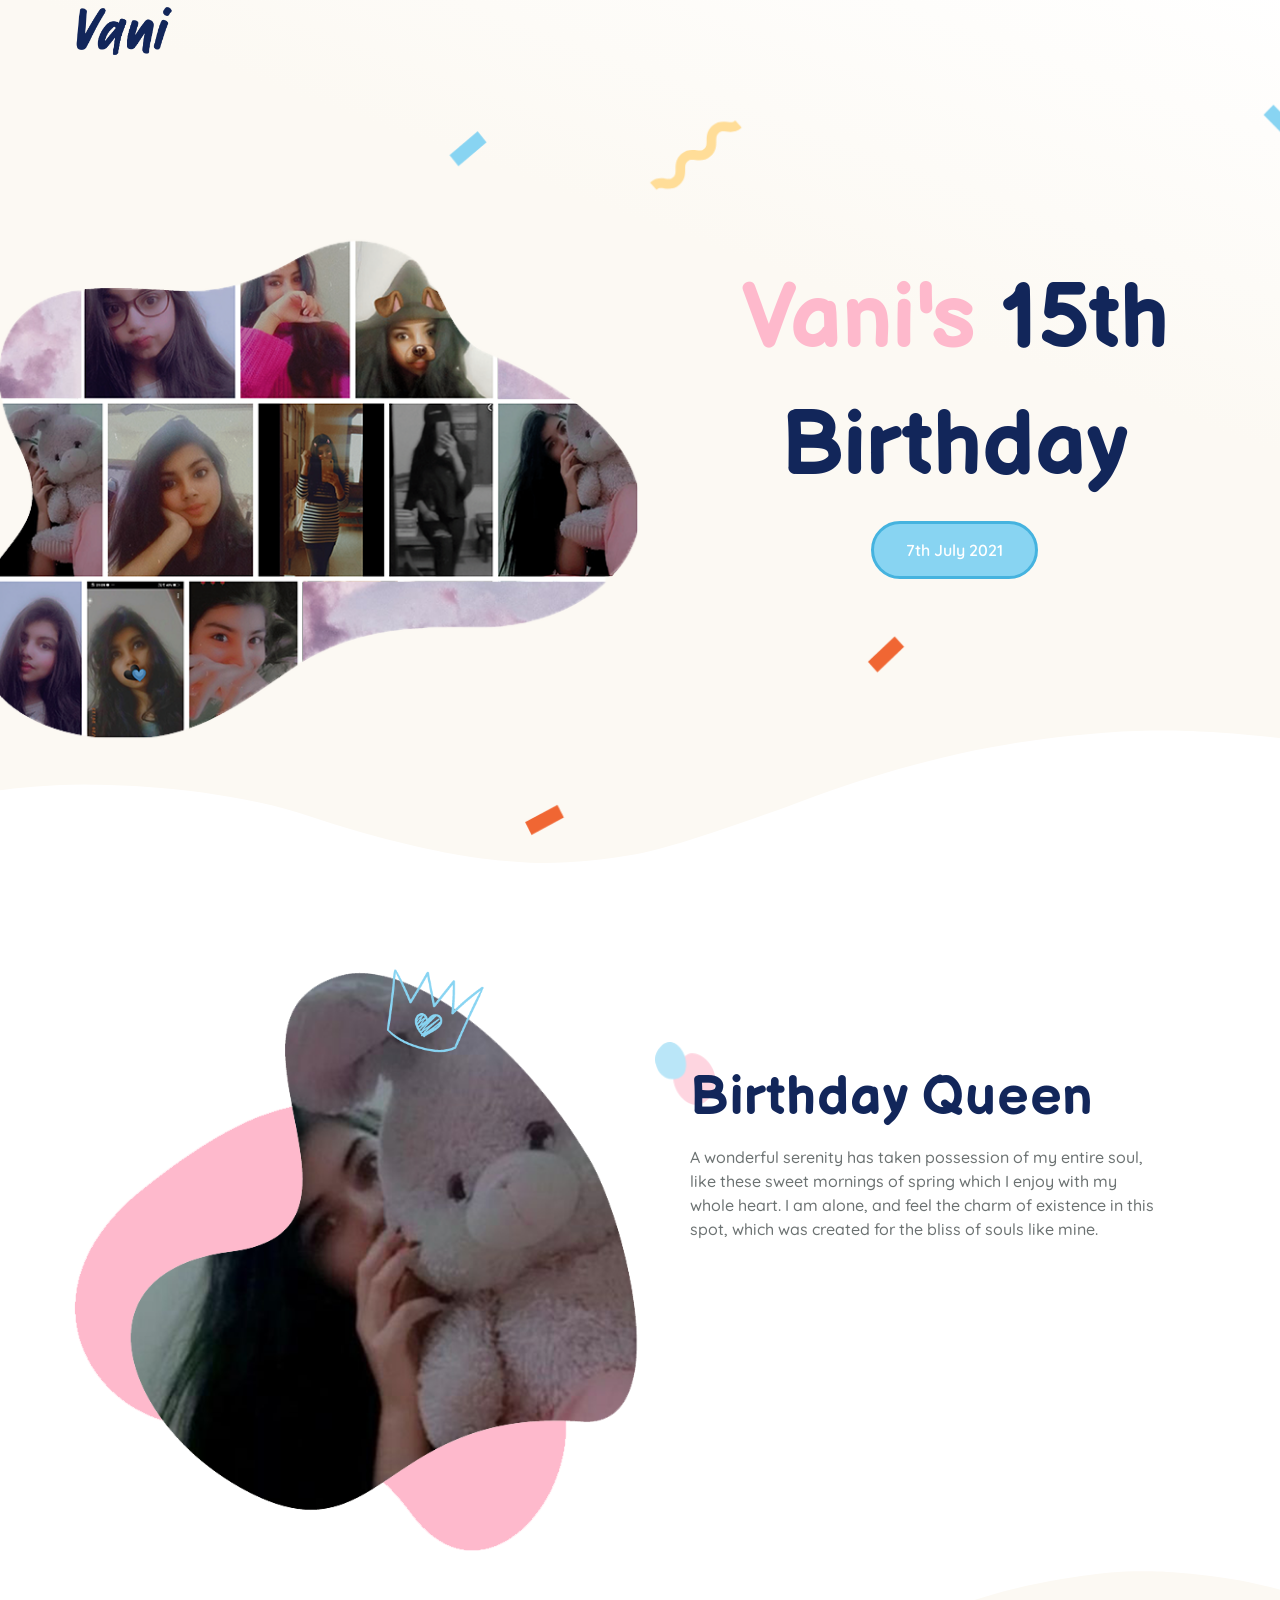
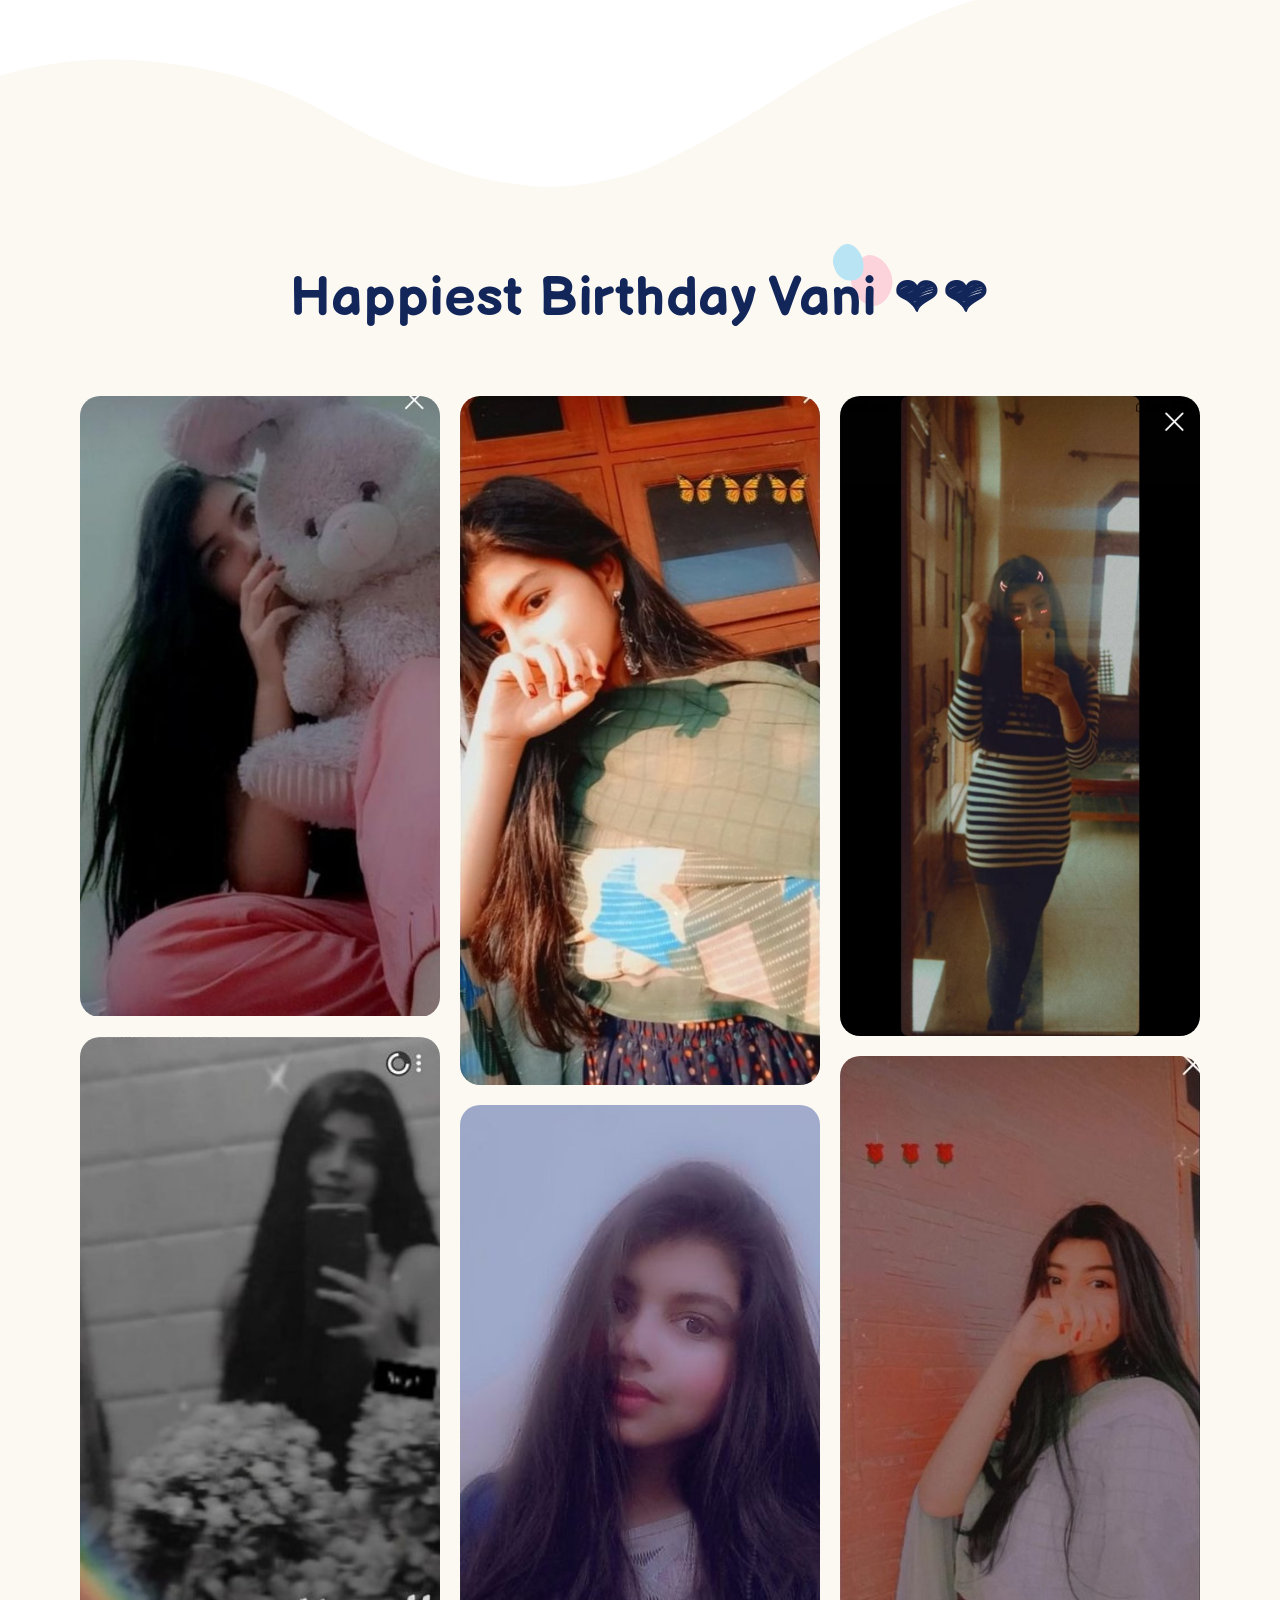
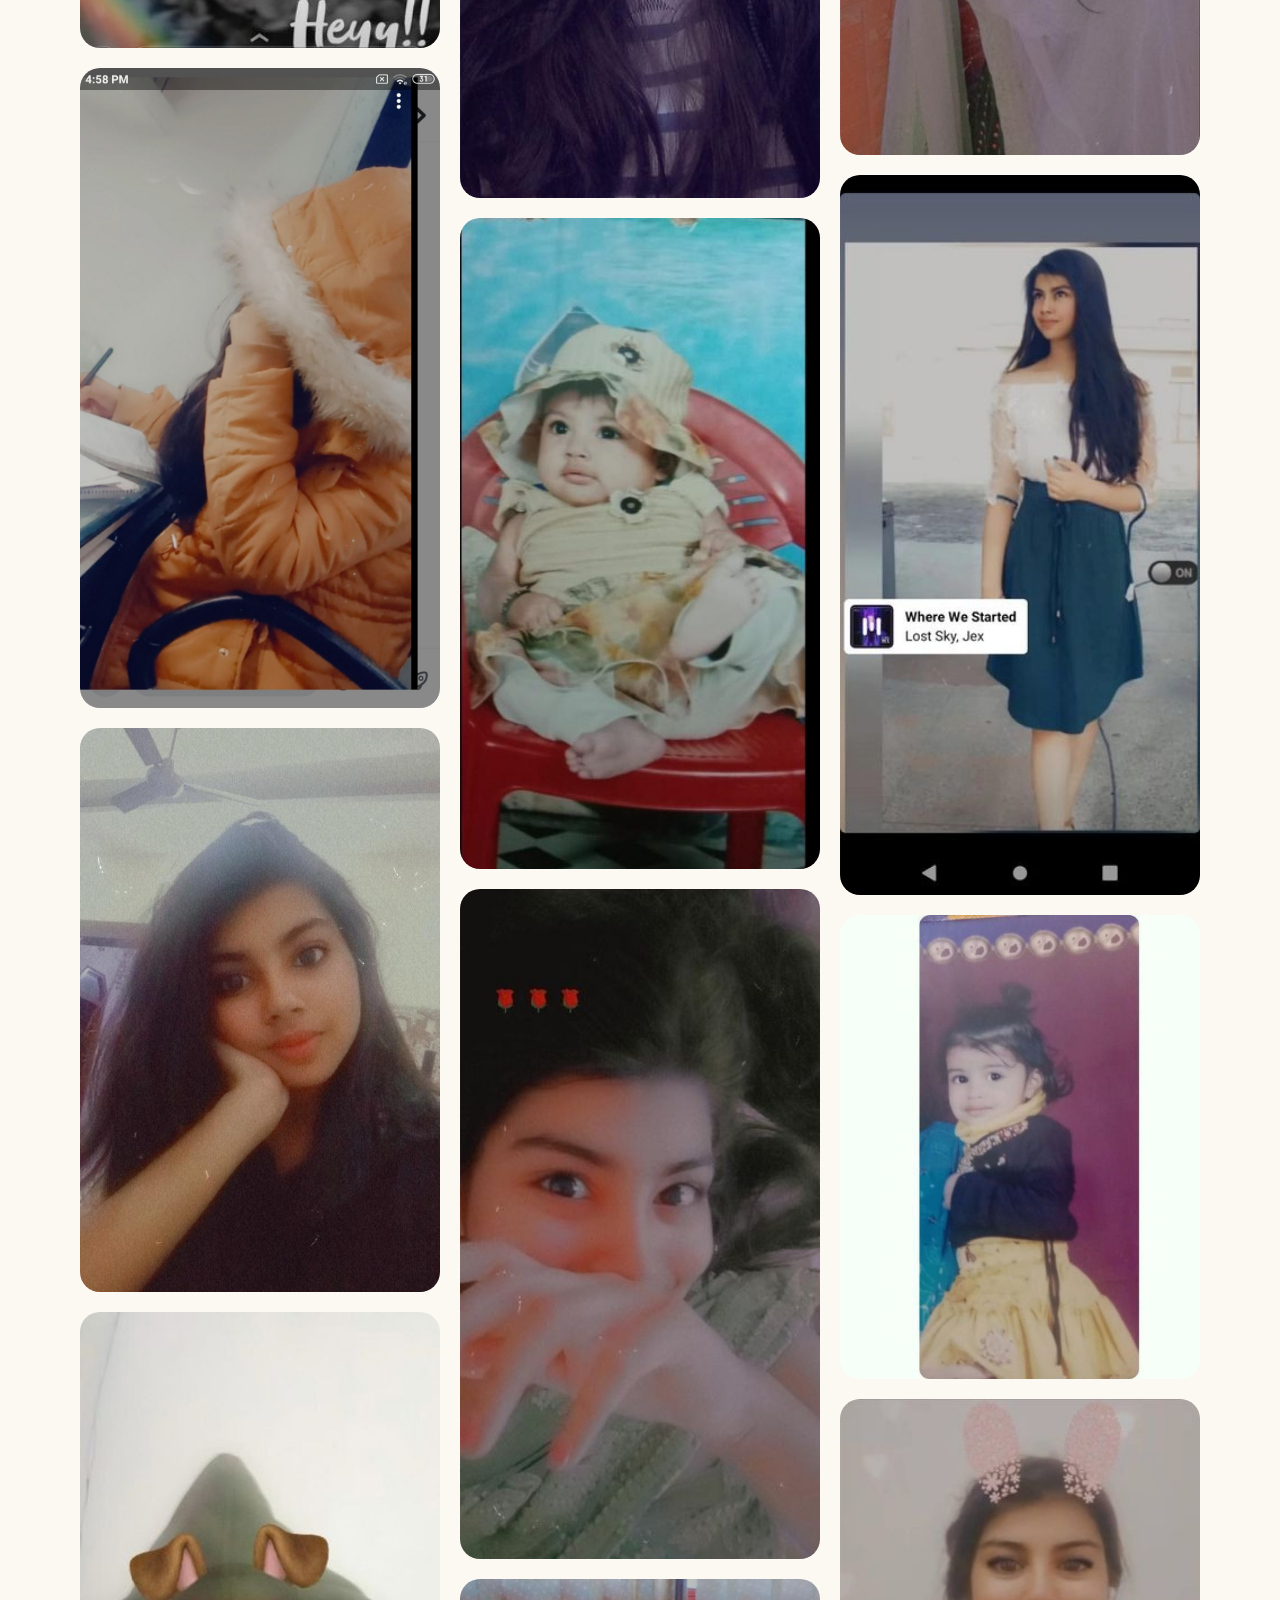
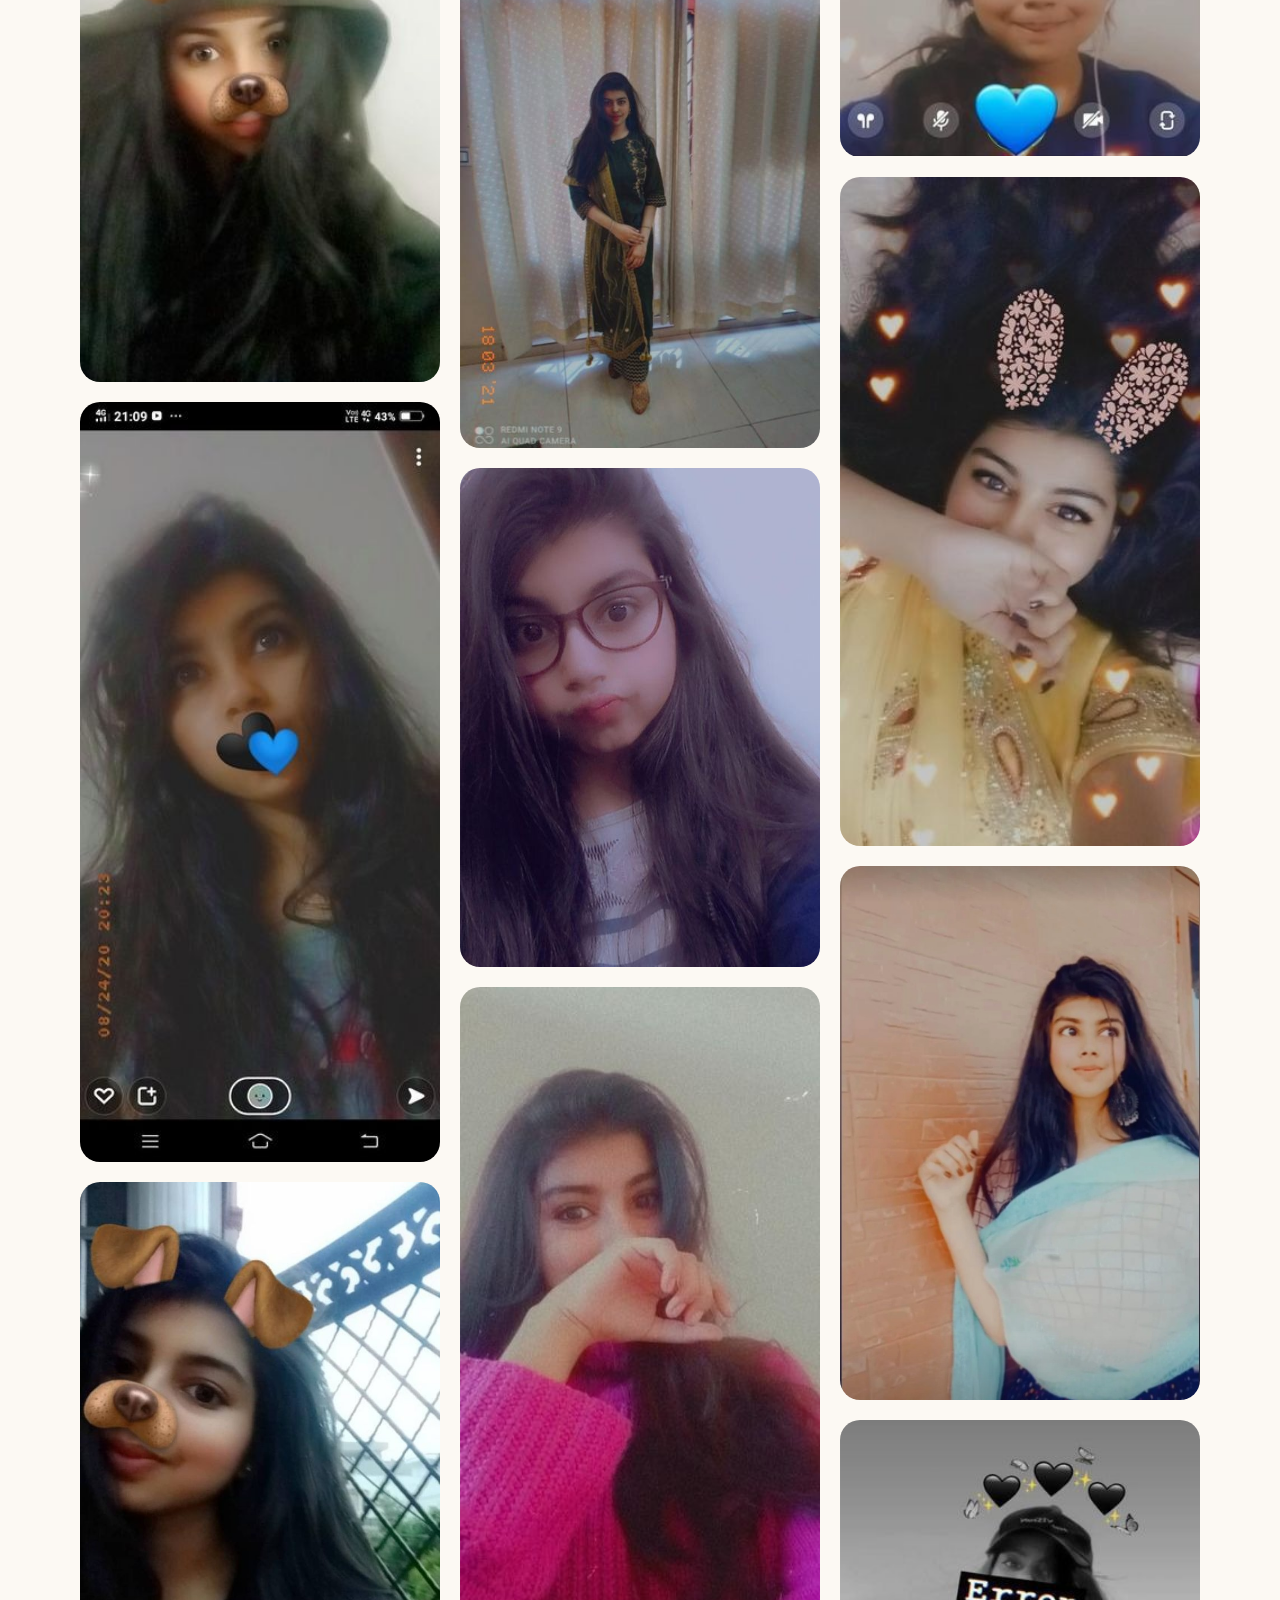
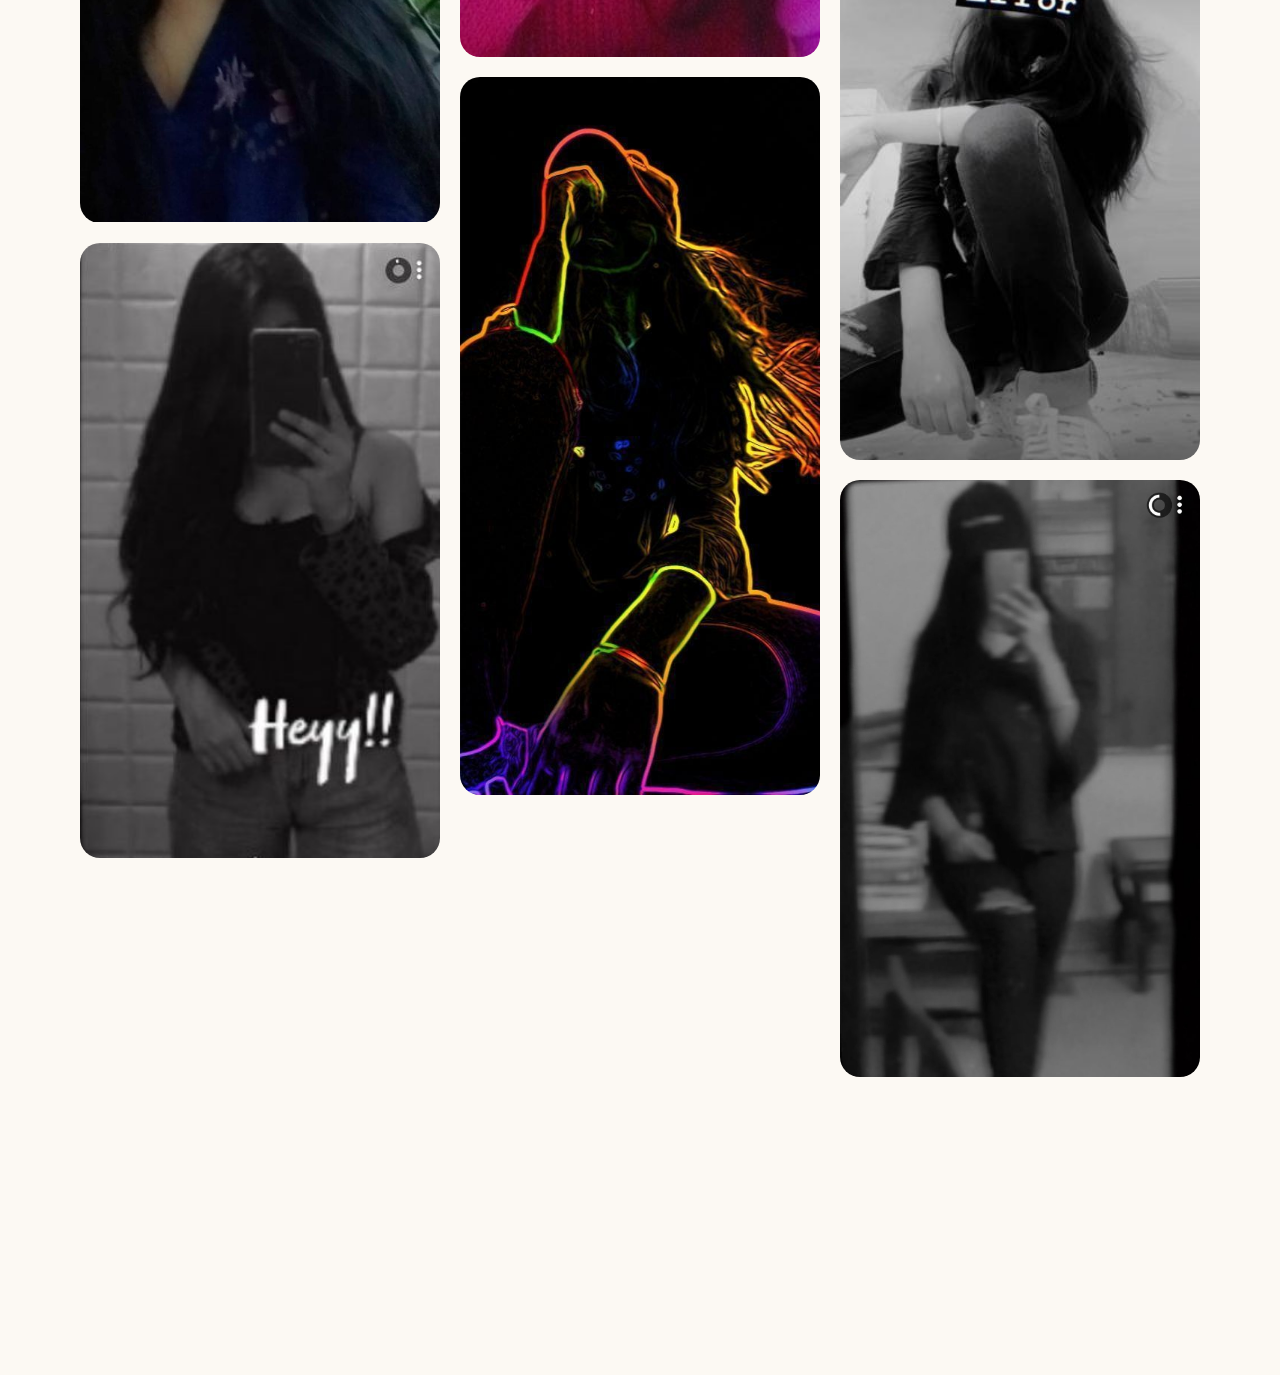
==== commit 25bee30b: "impp" ====
--- a/index.html
+++ b/index.html
@@ -3,9 +3,11 @@
 <head>
 	<meta charset="UTF-8" />
 	<meta name="viewport" content="width=device-width, initial-scale=1, maximum-scale=1" />
+	<meta name="description" content="Happiest 15th Birthday Dear Vani❤️...Enjoy your day!">
+	<meta property="og:image" content="collage.png">
 	<link rel="profile" href="https://gmpg.org/xfn/11" />
 	<link rel="pingback" href="https://templatekit.jegtheme.com/katy/xmlrpc.php" />
-	<title>Katy - Kids Birthday Party Invitation Elementor Template Kit by Jegtheme</title>
+	<title>Happy Birthday Vani❤️</title>
 <link rel='dns-prefetch' href='//s.w.org' />
 <link rel="alternate" type="application/rss+xml" title="Katy &raquo; Feed" href="https://templatekit.jegtheme.com/katy/feed/" />
 <link rel="alternate" type="application/rss+xml" title="Katy &raquo; Comments Feed" href="https://templatekit.jegtheme.com/katy/comments/feed/" />
@@ -114,7 +116,7 @@
 							<div class="elementor-widget-wrap">
 						<div class="elementor-element elementor-element-a3787a9 elementor-widget elementor-widget-ekit-nav-menu" data-id="a3787a9" data-element_type="widget" data-widget_type="ekit-nav-menu.default">
 				<div class="elementor-widget-container">
-			<div class="ekit-wid-con ekit_menu_responsive_tablet" data-hamburger-icon="icon icon-menu-7" data-hamburger-icon-type="icon" data-responsive-breakpoint="1024">            <button class="elementskit-menu-hamburger elementskit-menu-toggler">
+			<div class="ekit-wid-con ekit_menu_responsive_tablet" data-hamburger-icon="icon icon-menu-7" data-hamburger-icon-type="icon" data-responsive-breakpoint="1024">            <button class="elementskit-menu-hamburger elementskit-menu-toggler" style="display: none;">
                 <i aria-hidden="true" class="ekit-menu-icon icon icon-menu-7"></i>            </button>
             <div id="ekit-megamenu-menu-1" class="elementskit-menu-container elementskit-menu-offcanvas-elements elementskit-navbar-nav-default elementskit_line_arrow ekit-nav-menu-one-page-no" style="display: none;"><ul id="main-menu" class="elementskit-navbar-nav elementskit-menu-po-right submenu-click-on-icon"><li id="menu-item-4" class="menu-item menu-item-type-custom menu-item-object-custom current-menu-ancestor current-menu-parent menu-item-has-children menu-item-4 nav-item elementskit-dropdown-has relative_position elementskit-dropdown-menu-default_width elementskit-mobile-builder-content" data-vertical-menu=750px><a class="ekit-menu-nav-link ekit-menu-dropdown-toggle">Home<i class="icon icon-down-arrow1 elementskit-submenu-indicator"></i></a>
 <ul class="elementskit-dropdown elementskit-submenu-panel">
@@ -137,7 +139,7 @@
 							<img src="katy/wp-content/uploads/sites/24/2020/12/logo-katy_2x.png" alt="">
 						</a>
 					</div>
-					<button class="elementskit-menu-close elementskit-menu-toggler" type="button">X</button>
+					<button class="elementskit-menu-close elementskit-menu-toggler" type="button" style="display: none;">X</button>
 				</div>
 			</div><div class="elementskit-menu-overlay elementskit-menu-offcanvas-elements elementskit-menu-toggler ekit-nav-menu--overlay"></div></div>		</div>
 				</div>
@@ -318,7 +320,7 @@
 				<div class="elementor-element elementor-element-d10e677 elementor-widget__width-initial elementor-widget-mobile__width-inherit elementor-widget elementor-widget-text-editor" data-id="d10e677" data-element_type="widget" data-widget_type="text-editor.default">
 				<div class="elementor-widget-container">
 								<div class="elementor-text-editor elementor-clearfix">
-					<p>Lorem ipsum dolor sit amet, consectetur adipiscing elit. Ut elit tellus, luctus nec ullamcorper mattis, pulvinar dapibus leo.</p>					</div>
+					<p></p>					</div>
 						</div>
 				</div>
 				<section class="elementor-section elementor-inner-section elementor-element elementor-element-cbfe4c2 elementor-section-boxed elementor-section-height-default elementor-section-height-default" data-id="cbfe4c2" data-element_type="section" data-settings="{&quot;background_background&quot;:&quot;classic&quot;}">
@@ -467,142 +469,7 @@
 								</div>
 					</div>
 		</section>
-				<section class="elementor-section elementor-top-section elementor-element elementor-element-2280339 elementor-section-boxed elementor-section-height-default elementor-section-height-default" data-id="2280339" data-element_type="section" data-settings="{&quot;background_background&quot;:&quot;classic&quot;}" style="display: none;">
-						<div class="elementor-container elementor-column-gap-no">
-							<div class="elementor-row">
-					<div class="elementor-column elementor-col-50 elementor-top-column elementor-element elementor-element-5eef1ef" data-id="5eef1ef" data-element_type="column">
-			<div class="elementor-column-wrap elementor-element-populated">
-							<div class="elementor-widget-wrap">
-						<section class="elementor-section elementor-inner-section elementor-element elementor-element-aea0d9a elementor-section-boxed elementor-section-height-default elementor-section-height-default" data-id="aea0d9a" data-element_type="section" data-settings="{&quot;background_background&quot;:&quot;classic&quot;}">
-						<div class="elementor-container elementor-column-gap-no">
-							<div class="elementor-row">
-					<div class="elementor-column elementor-col-50 elementor-inner-column elementor-element elementor-element-3c3c679" data-id="3c3c679" data-element_type="column">
-			<div class="elementor-column-wrap elementor-element-populated">
-							<div class="elementor-widget-wrap">
-						<div class="elementor-element elementor-element-c36ff6a elementor-widget elementor-widget-image" data-id="c36ff6a" data-element_type="widget" data-widget_type="image.default">
-				<div class="elementor-widget-container">
-								<div class="elementor-image">
-												<img width="469" height="581" src="katy/wp-content/uploads/sites/24/2021/01/father-cutout_2x.png" class="attachment-full size-full" alt="" loading="lazy" srcset="katy/wp-content/uploads/sites/24/2021/01/father-cutout_2x.png 469w, katy/wp-content/uploads/sites/24/2021/01/father-cutout_2x-242x300.png 242w" sizes="(max-width: 469px) 100vw, 469px" />														</div>
-						</div>
-				</div>
-						</div>
-					</div>
-		</div>
-				<div class="elementor-column elementor-col-50 elementor-inner-column elementor-element elementor-element-0d7b61e" data-id="0d7b61e" data-element_type="column">
-			<div class="elementor-column-wrap elementor-element-populated">
-							<div class="elementor-widget-wrap">
-						<div class="elementor-element elementor-element-ee418d4 elementor-widget__width-initial elementor-absolute elementor-widget-mobile__width-initial elementor-widget elementor-widget-image" data-id="ee418d4" data-element_type="widget" data-settings="{&quot;_position&quot;:&quot;absolute&quot;}" data-widget_type="image.default">
-				<div class="elementor-widget-container">
-								<div class="elementor-image">
-												<img width="273" height="193" src="katy/wp-content/uploads/sites/24/2020/12/quotemarks-icon_2x.png" class="attachment-full size-full" alt="" loading="lazy" />														</div>
-						</div>
-				</div>
-				<div class="elementor-element elementor-element-409d124 elementor-widget elementor-widget-text-editor" data-id="409d124" data-element_type="widget" data-widget_type="text-editor.default">
-				<div class="elementor-widget-container">
-								<div class="elementor-text-editor elementor-clearfix">
-					A wonderful serenity has taken possession of my entire soul, like these sweet mornings of spring which I enjoy with my whole heart. I am alone, and feel the charm of existence in this spot, which was created for the bliss of souls like .					</div>
-						</div>
-				</div>
-				<div class="elementor-element elementor-element-cbedbfc elementor-widget elementor-widget-heading" data-id="cbedbfc" data-element_type="widget" data-widget_type="heading.default">
-				<div class="elementor-widget-container">
-			<h2 class="elementor-heading-title elementor-size-default">Arden McClain</h2>		</div>
-				</div>
-				<div class="elementor-element elementor-element-ecace6c elementor-widget elementor-widget-heading" data-id="ecace6c" data-element_type="widget" data-widget_type="heading.default">
-				<div class="elementor-widget-container">
-			<h2 class="elementor-heading-title elementor-size-default">- Katy's Dad</h2>		</div>
-				</div>
-						</div>
-					</div>
-		</div>
-								</div>
-					</div>
-		</section>
-						</div>
-					</div>
-		</div>
-				<div class="elementor-column elementor-col-50 elementor-top-column elementor-element elementor-element-73efc4a elementor-hidden-tablet elementor-hidden-phone" data-id="73efc4a" data-element_type="column">
-			<div class="elementor-column-wrap elementor-element-populated">
-							<div class="elementor-widget-wrap">
-						<div class="elementor-element elementor-element-3527635 elementor-widget__width-initial elementor-absolute elementor-widget elementor-widget-image" data-id="3527635" data-element_type="widget" data-settings="{&quot;_position&quot;:&quot;absolute&quot;}" data-widget_type="image.default">
-				<div class="elementor-widget-container">
-								<div class="elementor-image">
-												<img width="235" height="258" src="katy/wp-content/uploads/sites/24/2020/12/party_2x.png" class="elementor-animation-pulse-grow attachment-full size-full" alt="" loading="lazy" />														</div>
-						</div>
-				</div>
-						</div>
-					</div>
-		</div>
-								</div>
-					</div>
-		</section>
-				<section class="elementor-section elementor-top-section elementor-element elementor-element-6720910 elementor-section-boxed elementor-section-height-default elementor-section-height-default" data-id="6720910" data-element_type="section" data-settings="{&quot;background_background&quot;:&quot;classic&quot;}" style="display: none;">
-						<div class="elementor-container elementor-column-gap-no">
-							<div class="elementor-row">
-					<div class="elementor-column elementor-col-50 elementor-top-column elementor-element elementor-element-3397368 elementor-hidden-tablet elementor-hidden-phone" data-id="3397368" data-element_type="column">
-			<div class="elementor-column-wrap elementor-element-populated">
-							<div class="elementor-widget-wrap">
-						<div class="elementor-element elementor-element-e4e16f6 elementor-widget__width-initial elementor-absolute elementor-widget elementor-widget-image" data-id="e4e16f6" data-element_type="widget" data-settings="{&quot;_position&quot;:&quot;absolute&quot;}" data-widget_type="image.default">
-				<div class="elementor-widget-container">
-								<div class="elementor-image">
-												<img width="160" height="149" src="katy/wp-content/uploads/sites/24/2020/12/flower1_2x.png" class="elementor-animation-pulse-shrink attachment-full size-full" alt="" loading="lazy" />														</div>
-						</div>
-				</div>
-						</div>
-					</div>
-		</div>
-				<div class="elementor-column elementor-col-50 elementor-top-column elementor-element elementor-element-44d8f0c" data-id="44d8f0c" data-element_type="column">
-			<div class="elementor-column-wrap elementor-element-populated">
-							<div class="elementor-widget-wrap">
-						<section class="elementor-section elementor-inner-section elementor-element elementor-element-dcbe876 elementor-section-boxed elementor-section-height-default elementor-section-height-default" data-id="dcbe876" data-element_type="section" data-settings="{&quot;background_background&quot;:&quot;classic&quot;}">
-						<div class="elementor-container elementor-column-gap-no">
-							<div class="elementor-row">
-					<div class="elementor-column elementor-col-50 elementor-inner-column elementor-element elementor-element-3e45e74" data-id="3e45e74" data-element_type="column">
-			<div class="elementor-column-wrap elementor-element-populated">
-							<div class="elementor-widget-wrap">
-						<div class="elementor-element elementor-element-c848704 elementor-widget__width-initial elementor-absolute elementor-widget-mobile__width-initial elementor-widget elementor-widget-image" data-id="c848704" data-element_type="widget" data-settings="{&quot;_position&quot;:&quot;absolute&quot;}" data-widget_type="image.default">
-				<div class="elementor-widget-container">
-								<div class="elementor-image">
-												<img width="273" height="193" src="katy/wp-content/uploads/sites/24/2020/12/quotemarks-iconpink_2x.png" class="elementor-animation-pop attachment-full size-full" alt="" loading="lazy" />														</div>
-						</div>
-				</div>
-				<div class="elementor-element elementor-element-3feeb5e elementor-widget elementor-widget-text-editor" data-id="3feeb5e" data-element_type="widget" data-widget_type="text-editor.default">
-				<div class="elementor-widget-container">
-								<div class="elementor-text-editor elementor-clearfix">
-					<p>A wonderful serenity has taken possession of my entire soul, like these sweet mornings of spring which I enjoy with my whole heart. I am alone and feel the charm of existence in this spot, which was created for the bliss of souls like.</p>					</div>
-						</div>
-				</div>
-				<div class="elementor-element elementor-element-c144321 elementor-widget elementor-widget-heading" data-id="c144321" data-element_type="widget" data-widget_type="heading.default">
-				<div class="elementor-widget-container">
-			<h2 class="elementor-heading-title elementor-size-default">Sarah McClain</h2>		</div>
-				</div>
-				<div class="elementor-element elementor-element-2e7a0da elementor-widget elementor-widget-heading" data-id="2e7a0da" data-element_type="widget" data-widget_type="heading.default">
-				<div class="elementor-widget-container">
-			<h2 class="elementor-heading-title elementor-size-default">- Katy's Mom</h2>		</div>
-				</div>
-						</div>
-					</div>
-		</div>
-				<div class="elementor-column elementor-col-50 elementor-inner-column elementor-element elementor-element-a420d69" data-id="a420d69" data-element_type="column">
-			<div class="elementor-column-wrap elementor-element-populated">
-							<div class="elementor-widget-wrap">
-						<div class="elementor-element elementor-element-413a639 elementor-widget elementor-widget-image" data-id="413a639" data-element_type="widget" data-widget_type="image.default">
-				<div class="elementor-widget-container">
-								<div class="elementor-image">
-												<img width="459" height="497" src="katy/wp-content/uploads/sites/24/2021/01/mommy-home-1-cutout_2x.png" class="attachment-full size-full" alt="" loading="lazy" srcset="katy/wp-content/uploads/sites/24/2021/01/mommy-home-1-cutout_2x.png 459w, katy/wp-content/uploads/sites/24/2021/01/mommy-home-1-cutout_2x-277x300.png 277w" sizes="(max-width: 459px) 100vw, 459px" />														</div>
-						</div>
-				</div>
-						</div>
-					</div>
-		</div>
-								</div>
-					</div>
-		</section>
-						</div>
-					</div>
-		</div>
-								</div>
-					</div>
-		</section>
+				<!--yaha pr comments wali bkchodi hogi-->
 				<section class="elementor-section elementor-top-section elementor-element elementor-element-3412668 elementor-section-boxed elementor-section-height-default elementor-section-height-default" data-id="3412668" data-element_type="section" data-settings="{&quot;background_background&quot;:&quot;classic&quot;,&quot;shape_divider_top&quot;:&quot;waves&quot;,&quot;shape_divider_top_negative&quot;:&quot;yes&quot;,&quot;shape_divider_bottom&quot;:&quot;waves&quot;,&quot;shape_divider_bottom_negative&quot;:&quot;yes&quot;}">
 					<div class="elementor-shape elementor-shape-top" data-negative="true">
 			<svg xmlns="http://www.w3.org/2000/svg" viewBox="0 0 1000 100" preserveAspectRatio="none">
@@ -629,7 +496,7 @@
 				<div class="elementor-element elementor-element-d01958d elementor-widget__width-initial elementor-widget-mobile__width-initial elementor-widget elementor-widget-text-editor" data-id="d01958d" data-element_type="widget" data-widget_type="text-editor.default">
 				<div class="elementor-widget-container">
 								<div class="elementor-text-editor elementor-clearfix" style="display: none;">
-					<p>Lorem ipsum dolor sit amet, consectetur adipiscing elit. Ut elit tellus, luctus nec ullamcorper mattis, pulvinar dapibus leo.</p>					</div>
+					<p></p>					</div>
 						</div>
 				</div>
 				<div class="elementor-element elementor-element-8925617 eael-fg-hoverer-content-align-center elementor-grid-tablet-3 elementor-grid-3 elementor-grid-mobile-1 elementor-widget elementor-widget-eael-filterable-gallery" data-id="8925617" data-element_type="widget" data-settings="{&quot;columns_tablet&quot;:&quot;3&quot;,&quot;columns&quot;:&quot;3&quot;,&quot;columns_mobile&quot;:&quot;1&quot;,&quot;photo_gallery&quot;:&quot;yes&quot;,&quot;pagination&quot;:&quot;false&quot;}" data-widget_type="eael-filterable-gallery.default">
@@ -637,33 +504,31 @@
 			        <div id="eael-filter-gallery-wrapper-8925617" class="eael-filter-gallery-wrapper" data-layout-mode="hoverer" data-mfp_caption="">
             <div class="eael-filter-gallery-container masonry" data-images-per-page="" data-total-gallery-items="6" data-nomore-item-text="" data-settings="{&quot;grid_style&quot;:&quot;masonry&quot;,&quot;popup&quot;:&quot;media&quot;,&quot;duration&quot;:500,&quot;gallery_enabled&quot;:&quot;yes&quot;,&quot;post_id&quot;:701,&quot;widget_id&quot;:&quot;8925617&quot;}" data-gallery-items="[&quot;&lt;div class=\&quot;eael-filterable-gallery-item-wrap\&quot;&gt;\n\t\t\t\t&lt;div class=\&quot;eael-gallery-grid-item\&quot;&gt;&lt;div class=\&quot;gallery-item-thumbnail-wrap\&quot;&gt;&lt;img src=\&quot;https:\/\/templatekit.jegtheme.com\/katy\/wp-content\/uploads\/sites\/24\/2020\/12\/gallery-1@2x.jpg\&quot; data-lazy-src=\&quot;https:\/\/templatekit.jegtheme.com\/katy\/wp-content\/uploads\/sites\/24\/2020\/12\/gallery-1@2x.jpg\&quot; alt=\&quot;\&quot; class=\&quot;gallery-item-thumbnail\&quot;&gt;&lt;\/div&gt;&lt;a href=\&quot;https:\/\/templatekit.jegtheme.com\/katy\/wp-content\/uploads\/sites\/24\/2020\/12\/gallery-1@2x.jpg\&quot; class=\&quot;eael-magnific-link media-content-wrap\&quot; data-elementor-open-lightbox=\&quot;no\&quot;&gt;&lt;div class=\&quot;gallery-item-caption-wrap eael-slide-up\&quot;&gt;&lt;div class=\&quot;gallery-item-hoverer-bg\&quot;&gt;&lt;\/div&gt;&lt;div class=\&quot;gallery-item-caption-over\&quot;&gt;&lt;h5 class=\&quot;fg-item-title\&quot;&gt;Katy&#039;s Portrait&lt;\/h5&gt;&lt;\/div&gt;&lt;\/div&gt;&lt;\/a&gt;&lt;\/div&gt;&lt;\/div&gt;&quot;,&quot;&lt;div class=\&quot;eael-filterable-gallery-item-wrap\&quot;&gt;\n\t\t\t\t&lt;div class=\&quot;eael-gallery-grid-item\&quot;&gt;&lt;div class=\&quot;gallery-item-thumbnail-wrap\&quot;&gt;&lt;img src=\&quot;https:\/\/templatekit.jegtheme.com\/katy\/wp-content\/uploads\/sites\/24\/2020\/12\/gallery-2@2x.jpg\&quot; data-lazy-src=\&quot;https:\/\/templatekit.jegtheme.com\/katy\/wp-content\/uploads\/sites\/24\/2020\/12\/gallery-2@2x.jpg\&quot; alt=\&quot;\&quot; class=\&quot;gallery-item-thumbnail\&quot;&gt;&lt;\/div&gt;&lt;a href=\&quot;https:\/\/templatekit.jegtheme.com\/katy\/wp-content\/uploads\/sites\/24\/2020\/12\/gallery-2@2x.jpg\&quot; class=\&quot;eael-magnific-link media-content-wrap\&quot; data-elementor-open-lightbox=\&quot;no\&quot;&gt;&lt;div class=\&quot;gallery-item-caption-wrap eael-slide-up\&quot;&gt;&lt;div class=\&quot;gallery-item-hoverer-bg\&quot;&gt;&lt;\/div&gt;&lt;div class=\&quot;gallery-item-caption-over\&quot;&gt;&lt;h5 class=\&quot;fg-item-title\&quot;&gt;Dad and Friends&lt;\/h5&gt;&lt;\/div&gt;&lt;\/div&gt;&lt;\/a&gt;&lt;\/div&gt;&lt;\/div&gt;&quot;,&quot;&lt;div class=\&quot;eael-filterable-gallery-item-wrap\&quot;&gt;\n\t\t\t\t&lt;div class=\&quot;eael-gallery-grid-item\&quot;&gt;&lt;div class=\&quot;gallery-item-thumbnail-wrap\&quot;&gt;&lt;img src=\&quot;https:\/\/templatekit.jegtheme.com\/katy\/wp-content\/uploads\/sites\/24\/2020\/12\/gallery-3@2x.jpg\&quot; data-lazy-src=\&quot;https:\/\/templatekit.jegtheme.com\/katy\/wp-content\/uploads\/sites\/24\/2020\/12\/gallery-3@2x.jpg\&quot; alt=\&quot;\&quot; class=\&quot;gallery-item-thumbnail\&quot;&gt;&lt;\/div&gt;&lt;a href=\&quot;https:\/\/templatekit.jegtheme.com\/katy\/wp-content\/uploads\/sites\/24\/2020\/12\/gallery-3@2x.jpg\&quot; class=\&quot;eael-magnific-link media-content-wrap\&quot; data-elementor-open-lightbox=\&quot;no\&quot;&gt;&lt;div class=\&quot;gallery-item-caption-wrap eael-slide-up\&quot;&gt;&lt;div class=\&quot;gallery-item-hoverer-bg\&quot;&gt;&lt;\/div&gt;&lt;div class=\&quot;gallery-item-caption-over\&quot;&gt;&lt;h5 class=\&quot;fg-item-title\&quot;&gt;Katy&#039;s friend Playing Games&lt;\/h5&gt;&lt;\/div&gt;&lt;\/div&gt;&lt;\/a&gt;&lt;\/div&gt;&lt;\/div&gt;&quot;,&quot;&lt;div class=\&quot;eael-filterable-gallery-item-wrap\&quot;&gt;\n\t\t\t\t&lt;div class=\&quot;eael-gallery-grid-item\&quot;&gt;&lt;div class=\&quot;gallery-item-thumbnail-wrap\&quot;&gt;&lt;img src=\&quot;https:\/\/templatekit.jegtheme.com\/katy\/wp-content\/uploads\/sites\/24\/2020\/12\/gallery-5@2x.jpg\&quot; data-lazy-src=\&quot;https:\/\/templatekit.jegtheme.com\/katy\/wp-content\/uploads\/sites\/24\/2020\/12\/gallery-5@2x.jpg\&quot; alt=\&quot;\&quot; class=\&quot;gallery-item-thumbnail\&quot;&gt;&lt;\/div&gt;&lt;a href=\&quot;https:\/\/templatekit.jegtheme.com\/katy\/wp-content\/uploads\/sites\/24\/2020\/12\/gallery-5@2x.jpg\&quot; class=\&quot;eael-magnific-link media-content-wrap\&quot; data-elementor-open-lightbox=\&quot;no\&quot;&gt;&lt;div class=\&quot;gallery-item-caption-wrap eael-slide-up\&quot;&gt;&lt;div class=\&quot;gallery-item-hoverer-bg\&quot;&gt;&lt;\/div&gt;&lt;div class=\&quot;gallery-item-caption-over\&quot;&gt;&lt;h5 class=\&quot;fg-item-title\&quot;&gt;Playing with Clown&lt;\/h5&gt;&lt;\/div&gt;&lt;\/div&gt;&lt;\/a&gt;&lt;\/div&gt;&lt;\/div&gt;&quot;,&quot;&lt;div class=\&quot;eael-filterable-gallery-item-wrap\&quot;&gt;\n\t\t\t\t&lt;div class=\&quot;eael-gallery-grid-item\&quot;&gt;&lt;div class=\&quot;gallery-item-thumbnail-wrap\&quot;&gt;&lt;img src=\&quot;https:\/\/templatekit.jegtheme.com\/katy\/wp-content\/uploads\/sites\/24\/2020\/12\/gallery-4@2x.jpg\&quot; data-lazy-src=\&quot;https:\/\/templatekit.jegtheme.com\/katy\/wp-content\/uploads\/sites\/24\/2020\/12\/gallery-4@2x.jpg\&quot; alt=\&quot;\&quot; class=\&quot;gallery-item-thumbnail\&quot;&gt;&lt;\/div&gt;&lt;a href=\&quot;https:\/\/templatekit.jegtheme.com\/katy\/wp-content\/uploads\/sites\/24\/2020\/12\/gallery-4@2x.jpg\&quot; class=\&quot;eael-magnific-link media-content-wrap\&quot; data-elementor-open-lightbox=\&quot;no\&quot;&gt;&lt;div class=\&quot;gallery-item-caption-wrap eael-slide-up\&quot;&gt;&lt;div class=\&quot;gallery-item-hoverer-bg\&quot;&gt;&lt;\/div&gt;&lt;div class=\&quot;gallery-item-caption-over\&quot;&gt;&lt;h5 class=\&quot;fg-item-title\&quot;&gt;Cut The Cake&lt;\/h5&gt;&lt;\/div&gt;&lt;\/div&gt;&lt;\/a&gt;&lt;\/div&gt;&lt;\/div&gt;&quot;,&quot;&lt;div class=\&quot;eael-filterable-gallery-item-wrap\&quot;&gt;\n\t\t\t\t&lt;div class=\&quot;eael-gallery-grid-item\&quot;&gt;&lt;div class=\&quot;gallery-item-thumbnail-wrap\&quot;&gt;&lt;img src=\&quot;https:\/\/templatekit.jegtheme.com\/katy\/wp-content\/uploads\/sites\/24\/2020\/12\/gallery-6@2x.jpg\&quot; data-lazy-src=\&quot;https:\/\/templatekit.jegtheme.com\/katy\/wp-content\/uploads\/sites\/24\/2020\/12\/gallery-6@2x.jpg\&quot; alt=\&quot;\&quot; class=\&quot;gallery-item-thumbnail\&quot;&gt;&lt;\/div&gt;&lt;a href=\&quot;https:\/\/templatekit.jegtheme.com\/katy\/wp-content\/uploads\/sites\/24\/2020\/12\/gallery-6@2x.jpg\&quot; class=\&quot;eael-magnific-link media-content-wrap\&quot; data-elementor-open-lightbox=\&quot;no\&quot;&gt;&lt;div class=\&quot;gallery-item-caption-wrap eael-slide-up\&quot;&gt;&lt;div class=\&quot;gallery-item-hoverer-bg\&quot;&gt;&lt;\/div&gt;&lt;div class=\&quot;gallery-item-caption-over\&quot;&gt;&lt;h5 class=\&quot;fg-item-title\&quot;&gt;Katy&#039;s Friend Hugging&lt;\/h5&gt;&lt;\/div&gt;&lt;\/div&gt;&lt;\/a&gt;&lt;\/div&gt;&lt;\/div&gt;&quot;]" data-init-show="6">
                 <div class="eael-filterable-gallery-item-wrap">
-				<div class="eael-gallery-grid-item"><div class="gallery-item-thumbnail-wrap"><img src="katy/wp-content/uploads/sites/24/2020/12/gallery-1_2x.jpg" data-lazy-src="katy/wp-content/uploads/sites/24/2020/12/gallery-1_2x.jpg" alt="" class="gallery-item-thumbnail"></div><a href="katy/wp-content/uploads/sites/24/2020/12/gallery-1_2x.jpg" class="eael-magnific-link media-content-wrap" data-elementor-open-lightbox="no"><div class="gallery-item-caption-wrap eael-slide-up"><div class="gallery-item-hoverer-bg"></div><div class="gallery-item-caption-over"></div></div></a></div></div><div class="eael-filterable-gallery-item-wrap">
-				<div class="eael-gallery-grid-item"><div class="gallery-item-thumbnail-wrap"><img src="katy/wp-content/uploads/sites/24/2020/12/gallery-2_2x.jpg" data-lazy-src="katy/wp-content/uploads/sites/24/2020/12/gallery-2_2x.jpg" alt="" class="gallery-item-thumbnail"></div><a href="katy/wp-content/uploads/sites/24/2020/12/gallery-2_2x.jpg" class="eael-magnific-link media-content-wrap" data-elementor-open-lightbox="no"><div class="gallery-item-caption-wrap eael-slide-up"><div class="gallery-item-hoverer-bg"></div><div class="gallery-item-caption-over"></div></div></a></div></div><div class="eael-filterable-gallery-item-wrap">
-				<div class="eael-gallery-grid-item"><div class="gallery-item-thumbnail-wrap"><img src="katy/wp-content/uploads/sites/24/2020/12/gallery-3_2x.jpg" data-lazy-src="katy/wp-content/uploads/sites/24/2020/12/gallery-3_2x.jpg" alt="" class="gallery-item-thumbnail"></div><a href="katy/wp-content/uploads/sites/24/2020/12/gallery-3_2x.jpg" class="eael-magnific-link media-content-wrap" data-elementor-open-lightbox="no"><div class="gallery-item-caption-wrap eael-slide-up"><div class="gallery-item-hoverer-bg"></div><div class="gallery-item-caption-over"></div></div></a></div></div><div class="eael-filterable-gallery-item-wrap">
-				<div class="eael-gallery-grid-item"><div class="gallery-item-thumbnail-wrap"><img src="katy/wp-content/uploads/sites/24/2020/12/gallery-5_2x.jpg" data-lazy-src="katy/wp-content/uploads/sites/24/2020/12/gallery-5_2x.jpg" alt="" class="gallery-item-thumbnail"></div><a href="katy/wp-content/uploads/sites/24/2020/12/gallery-5_2x.jpg" class="eael-magnific-link media-content-wrap" data-elementor-open-lightbox="no"><div class="gallery-item-caption-wrap eael-slide-up"><div class="gallery-item-hoverer-bg"></div><div class="gallery-item-caption-over"></div></div></a></div></div><div class="eael-filterable-gallery-item-wrap">
-				<div class="eael-gallery-grid-item"><div class="gallery-item-thumbnail-wrap"><img src="katy/wp-content/uploads/sites/24/2020/12/gallery-4_2x.jpg" data-lazy-src="katy/wp-content/uploads/sites/24/2020/12/gallery-4_2x.jpg" alt="" class="gallery-item-thumbnail"></div><a href="katy/wp-content/uploads/sites/24/2020/12/gallery-4_2x.jpg" class="eael-magnific-link media-content-wrap" data-elementor-open-lightbox="no"><div class="gallery-item-caption-wrap eael-slide-up"><div class="gallery-item-hoverer-bg"></div><div class="gallery-item-caption-over"></div></div></a></div></div><div class="eael-filterable-gallery-item-wrap">
-				<div class="eael-gallery-grid-item"><div class="gallery-item-thumbnail-wrap"><img src="katy/wp-content/uploads/sites/24/2020/12/gallery-7_2x.jpg" data-lazy-src="katy/wp-content/uploads/sites/24/2020/12/gallery-7_2x.jpg" alt="" class="gallery-item-thumbnail"></div><a href="katy/wp-content/uploads/sites/24/2020/12/gallery-7_2x.jpg" class="eael-magnific-link media-content-wrap" data-elementor-open-lightbox="no"><div class="gallery-item-caption-wrap eael-slide-up"><div class="gallery-item-hoverer-bg"></div><div class="gallery-item-caption-over"></div></div></a></div></div><div class="eael-filterable-gallery-item-wrap">
-				<div class="eael-gallery-grid-item"><div class="gallery-item-thumbnail-wrap"><img src="katy/wp-content/uploads/sites/24/2020/12/gallery-8_2x.jpg" data-lazy-src="katy/wp-content/uploads/sites/24/2020/12/gallery-8_2x.jpg" alt="" class="gallery-item-thumbnail"></div><a href="katy/wp-content/uploads/sites/24/2020/12/gallery-8_2x.jpg" class="eael-magnific-link media-content-wrap" data-elementor-open-lightbox="no"><div class="gallery-item-caption-wrap eael-slide-up"><div class="gallery-item-hoverer-bg"></div><div class="gallery-item-caption-over"></div></div></a></div></div><div class="eael-filterable-gallery-item-wrap">     
-				<div class="eael-gallery-grid-item"><div class="gallery-item-thumbnail-wrap"><img src="katy/wp-content/uploads/sites/24/2020/12/gallery-9_2x.jpg" data-lazy-src="katy/wp-content/uploads/sites/24/2020/12/gallery-9_2x.jpg" alt="" class="gallery-item-thumbnail"></div><a href="katy/wp-content/uploads/sites/24/2020/12/gallery-9_2x.jpg" class="eael-magnific-link media-content-wrap" data-elementor-open-lightbox="no"><div class="gallery-item-caption-wrap eael-slide-up"><div class="gallery-item-hoverer-bg"></div><div class="gallery-item-caption-over"></div></div></a></div></div><div class="eael-filterable-gallery-item-wrap">
-				<div class="eael-gallery-grid-item"><div class="gallery-item-thumbnail-wrap"><img src="katy/wp-content/uploads/sites/24/2020/12/gallery-10_2x.jpg" data-lazy-src="katy/wp-content/uploads/sites/24/2020/12/gallery-10_2x.jpg" alt="" class="gallery-item-thumbnail"></div><a href="katy/wp-content/uploads/sites/24/2020/12/gallery-10_2x.jpg" class="eael-magnific-link media-content-wrap" data-elementor-open-lightbox="no"><div class="gallery-item-caption-wrap eael-slide-up"><div class="gallery-item-hoverer-bg"></div><div class="gallery-item-caption-over"></div></div></a></div></div><div class="eael-filterable-gallery-item-wrap">
-				<div class="eael-gallery-grid-item"><div class="gallery-item-thumbnail-wrap"><img src="katy/wp-content/uploads/sites/24/2020/12/gallery-11_2x.jpg" data-lazy-src="katy/wp-content/uploads/sites/24/2020/12/gallery-11_2x.jpg" alt="" class="gallery-item-thumbnail"></div><a href="katy/wp-content/uploads/sites/24/2020/12/gallery-11_2x.jpg" class="eael-magnific-link media-content-wrap" data-elementor-open-lightbox="no"><div class="gallery-item-caption-wrap eael-slide-up"><div class="gallery-item-hoverer-bg"></div><div class="gallery-item-caption-over"></div></div></a></div></div><div class="eael-filterable-gallery-item-wrap">
-				<div class="eael-gallery-grid-item"><div class="gallery-item-thumbnail-wrap"><img src="katy/wp-content/uploads/sites/24/2020/12/gallery-12_2x.jpg" data-lazy-src="katy/wp-content/uploads/sites/24/2020/12/gallery-12_2x.jpg" alt="" class="gallery-item-thumbnail"></div><a href="katy/wp-content/uploads/sites/24/2020/12/gallery-12_2x.jpg" class="eael-magnific-link media-content-wrap" data-elementor-open-lightbox="no"><div class="gallery-item-caption-wrap eael-slide-up"><div class="gallery-item-hoverer-bg"></div><div class="gallery-item-caption-over"></div></div></a></div></div><div class="eael-filterable-gallery-item-wrap">
-				<div class="eael-gallery-grid-item"><div class="gallery-item-thumbnail-wrap"><img src="katy/wp-content/uploads/sites/24/2020/12/gallery-13_2x.jpg" data-lazy-src="katy/wp-content/uploads/sites/24/2020/12/gallery-13_2x.jpg" alt="" class="gallery-item-thumbnail"></div><a href="katy/wp-content/uploads/sites/24/2020/12/gallery-13_2x.jpg" class="eael-magnific-link media-content-wrap" data-elementor-open-lightbox="no"><div class="gallery-item-caption-wrap eael-slide-up"><div class="gallery-item-hoverer-bg"></div><div class="gallery-item-caption-over"></div></div></a></div></div><div class="eael-filterable-gallery-item-wrap">
-				<div class="eael-gallery-grid-item"><div class="gallery-item-thumbnail-wrap"><img src="katy/wp-content/uploads/sites/24/2020/12/gallery-14_2x.jpg" data-lazy-src="katy/wp-content/uploads/sites/24/2020/12/gallery-14_2x.jpg" alt="" class="gallery-item-thumbnail"></div><a href="katy/wp-content/uploads/sites/24/2020/12/gallery-14_2x.jpg" class="eael-magnific-link media-content-wrap" data-elementor-open-lightbox="no"><div class="gallery-item-caption-wrap eael-slide-up"><div class="gallery-item-hoverer-bg"></div><div class="gallery-item-caption-over"></div></div></a></div></div><div class="eael-filterable-gallery-item-wrap">
-				<div class="eael-gallery-grid-item"><div class="gallery-item-thumbnail-wrap"><img src="katy/wp-content/uploads/sites/24/2020/12/gallery-15_2x.jpg" data-lazy-src="katy/wp-content/uploads/sites/24/2020/12/gallery-15_2x.jpg" alt="" class="gallery-item-thumbnail"></div><a href="katy/wp-content/uploads/sites/24/2020/12/gallery-15_2x.jpg" class="eael-magnific-link media-content-wrap" data-elementor-open-lightbox="no"><div class="gallery-item-caption-wrap eael-slide-up"><div class="gallery-item-hoverer-bg"></div><div class="gallery-item-caption-over"></div></div></a></div></div><div class="eael-filterable-gallery-item-wrap">
-				<div class="eael-gallery-grid-item"><div class="gallery-item-thumbnail-wrap"><img src="katy/wp-content/uploads/sites/24/2020/12/gallery-16_2x.jpg" data-lazy-src="katy/wp-content/uploads/sites/24/2020/12/gallery-16_2x.jpg" alt="" class="gallery-item-thumbnail"></div><a href="katy/wp-content/uploads/sites/24/2020/12/gallery-16_2x.jpg" class="eael-magnific-link media-content-wrap" data-elementor-open-lightbox="no"><div class="gallery-item-caption-wrap eael-slide-up"><div class="gallery-item-hoverer-bg"></div><div class="gallery-item-caption-over"></div></div></a></div></div><div class="eael-filterable-gallery-item-wrap">
-				<div class="eael-gallery-grid-item"><div class="gallery-item-thumbnail-wrap"><img src="katy/wp-content/uploads/sites/24/2020/12/gallery-17_2x.jpg" data-lazy-src="katy/wp-content/uploads/sites/24/2020/12/gallery-17_2x.jpg" alt="" class="gallery-item-thumbnail"></div><a href="katy/wp-content/uploads/sites/24/2020/12/gallery-17_2x.jpg" class="eael-magnific-link media-content-wrap" data-elementor-open-lightbox="no"><div class="gallery-item-caption-wrap eael-slide-up"><div class="gallery-item-hoverer-bg"></div><div class="gallery-item-caption-over"></div></div></a></div></div><div class="eael-filterable-gallery-item-wrap">
-				<div class="eael-gallery-grid-item"><div class="gallery-item-thumbnail-wrap"><img src="katy/wp-content/uploads/sites/24/2020/12/gallery-18_2x.jpg" data-lazy-src="katy/wp-content/uploads/sites/24/2020/12/gallery-18_2x.jpg" alt="" class="gallery-item-thumbnail"></div><a href="katy/wp-content/uploads/sites/24/2020/12/gallery-18_2x.jpg" class="eael-magnific-link media-content-wrap" data-elementor-open-lightbox="no"><div class="gallery-item-caption-wrap eael-slide-up"><div class="gallery-item-hoverer-bg"></div><div class="gallery-item-caption-over"></div></div></a></div></div><div class="eael-filterable-gallery-item-wrap">
-				<div class="eael-gallery-grid-item"><div class="gallery-item-thumbnail-wrap"><img src="katy/wp-content/uploads/sites/24/2020/12/gallery-19_2x.jpg" data-lazy-src="katy/wp-content/uploads/sites/24/2020/12/gallery-19_2x.jpg" alt="" class="gallery-item-thumbnail"></div><a href="katy/wp-content/uploads/sites/24/2020/12/gallery-19_2x.jpg" class="eael-magnific-link media-content-wrap" data-elementor-open-lightbox="no"><div class="gallery-item-caption-wrap eael-slide-up"><div class="gallery-item-hoverer-bg"></div><div class="gallery-item-caption-over"></div></div></a></div></div><div class="eael-filterable-gallery-item-wrap">
-				<div class="eael-gallery-grid-item"><div class="gallery-item-thumbnail-wrap"><img src="katy/wp-content/uploads/sites/24/2020/12/gallery-20_2x.jpg" data-lazy-src="katy/wp-content/uploads/sites/24/2020/12/gallery-20_2x.jpg" alt="" class="gallery-item-thumbnail"></div><a href="katy/wp-content/uploads/sites/24/2020/12/gallery-20_2x.jpg" class="eael-magnific-link media-content-wrap" data-elementor-open-lightbox="no"><div class="gallery-item-caption-wrap eael-slide-up"><div class="gallery-item-hoverer-bg"></div><div class="gallery-item-caption-over"></div></div></a></div></div><div class="eael-filterable-gallery-item-wrap">
-				<div class="eael-gallery-grid-item"><div class="gallery-item-thumbnail-wrap"><img src="katy/wp-content/uploads/sites/24/2020/12/gallery-21_2x.jpg" data-lazy-src="katy/wp-content/uploads/sites/24/2020/12/gallery-21_2x.jpg" alt="" class="gallery-item-thumbnail"></div><a href="katy/wp-content/uploads/sites/24/2020/12/gallery-21_2x.jpg" class="eael-magnific-link media-content-wrap" data-elementor-open-lightbox="no"><div class="gallery-item-caption-wrap eael-slide-up"><div class="gallery-item-hoverer-bg"></div><div class="gallery-item-caption-over"></div></div></a></div></div><div class="eael-filterable-gallery-item-wrap">
-				<div class="eael-gallery-grid-item"><div class="gallery-item-thumbnail-wrap"><img src="katy/wp-content/uploads/sites/24/2020/12/gallery-22_2x.jpg" data-lazy-src="katy/wp-content/uploads/sites/24/2020/12/gallery-22_2x.jpg" alt="" class="gallery-item-thumbnail"></div><a href="katy/wp-content/uploads/sites/24/2020/12/gallery-22_2x.jpg" class="eael-magnific-link media-content-wrap" data-elementor-open-lightbox="no"><div class="gallery-item-caption-wrap eael-slide-up"><div class="gallery-item-hoverer-bg"></div><div class="gallery-item-caption-over"></div></div></a></div></div><div class="eael-filterable-gallery-item-wrap">
-				<div class="eael-gallery-grid-item"><div class="gallery-item-thumbnail-wrap"><img src="katy/wp-content/uploads/sites/24/2020/12/gallery-23_2x.jpg" data-lazy-src="katy/wp-content/uploads/sites/24/2020/12/gallery-23_2x.jpg" alt="" class="gallery-item-thumbnail"></div><a href="katy/wp-content/uploads/sites/24/2020/12/gallery-23_2x.jpg" class="eael-magnific-link media-content-wrap" data-elementor-open-lightbox="no"><div class="gallery-item-caption-wrap eael-slide-up"><div class="gallery-item-hoverer-bg"></div><div class="gallery-item-caption-over"></div></div></a></div></div><div class="eael-filterable-gallery-item-wrap">
-				<div class="eael-gallery-grid-item"><div class="gallery-item-thumbnail-wrap"><img src="katy/wp-content/uploads/sites/24/2020/12/gallery-24_2x.jpg" data-lazy-src="katy/wp-content/uploads/sites/24/2020/12/gallery-24_2x.jpg" alt="" class="gallery-item-thumbnail"></div><a href="katy/wp-content/uploads/sites/24/2020/12/gallery-24_2x.jpg" class="eael-magnific-link media-content-wrap" data-elementor-open-lightbox="no"><div class="gallery-item-caption-wrap eael-slide-up"><div class="gallery-item-hoverer-bg"></div><div class="gallery-item-caption-over"></div></div></a></div></div><div class="eael-filterable-gallery-item-wrap">
-				<div class="eael-gallery-grid-item"><div class="gallery-item-thumbnail-wrap"><img src="katy/wp-content/uploads/sites/24/2020/12/gallery-25_2x.jpg" data-lazy-src="katy/wp-content/uploads/sites/24/2020/12/gallery-25_2x.jpg" alt="" class="gallery-item-thumbnail"></div><a href="katy/wp-content/uploads/sites/24/2020/12/gallery-25_2x.jpg" class="eael-magnific-link media-content-wrap" data-elementor-open-lightbox="no"><div class="gallery-item-caption-wrap eael-slide-up"><div class="gallery-item-hoverer-bg"></div><div class="gallery-item-caption-over"></div></div></a></div></div><div class="eael-filterable-gallery-item-wrap">
-			    <div class="eael-gallery-grid-item" style="display: none;"><div class="gallery-item-thumbnail-wrap"><img src="katy/wp-content/uploads/sites/24/2020/12/gallery-26_2x.jpg" data-lazy-src="katy/wp-content/uploads/sites/24/2020/12/gallery-26_2x.jpg" alt="" class="gallery-item-thumbnail"></div><a href="katy/wp-content/uploads/sites/24/2020/12/gallery-26_2x.jpg" class="eael-magnific-link media-content-wrap" data-elementor-open-lightbox="no"><div class="gallery-item-caption-wrap eael-slide-up"><div class="gallery-item-hoverer-bg"></div><div class="gallery-item-caption-over"></div></div></a></div></div><div class="eael-filterable-gallery-item-wrap">
-				<div class="eael-gallery-grid-item" style="display: none;"><div class="gallery-item-thumbnail-wrap"><img src="katy/wp-content/uploads/sites/24/2020/12/gallery-27_2x.jpg" data-lazy-src="katy/wp-content/uploads/sites/24/2020/12/gallery-27_2x.jpg" alt="" class="gallery-item-thumbnail"></div><a href="katy/wp-content/uploads/sites/24/2020/12/gallery-27_2x.jpg" class="eael-magnific-link media-content-wrap" data-elementor-open-lightbox="no"><div class="gallery-item-caption-wrap eael-slide-up"><div class="gallery-item-hoverer-bg"></div><div class="gallery-item-caption-over"></div></div></a></div></div><div class="eael-filterable-gallery-item-wrap">
-				<div class="eael-gallery-grid-item"><div class="gallery-item-thumbnail-wrap"><img src="katy/wp-content/uploads/sites/24/2020/12/gallery-6_2x.jpg" data-lazy-src="katy/wp-content/uploads/sites/24/2020/12/gallery-6_2x.jpg" alt="" class="gallery-item-thumbnail"></div><a href="katy/wp-content/uploads/sites/24/2020/12/gallery-6_2x.jpg" class="eael-magnific-link media-content-wrap" data-elementor-open-lightbox="no"><div class="gallery-item-caption-wrap eael-slide-up"><div class="gallery-item-hoverer-bg"></div><div class="gallery-item-caption-over"></div></div></a></div></div> 
+				<div class="eael-gallery-grid-item"><div class="gallery-item-thumbnail-wrap"><img src="katy/wp-content/uploads/sites/24/2020/12/gallery-1_2x.jpg" data-lazy-src="katy/wp-content/uploads/sites/24/2020/12/gallery-1_2x.jpg" alt="" class="gallery-item-thumbnail"></div><a href="katy/wp-content/uploads/sites/24/2020/12/gallery-1_2x.jpg" class="eael-magnific-link media-content-wrap" data-elementor-open-lightbox="no"><div class="gallery-item-caption-wrap caption-style-hoverer eael-slide-up"><div class="gallery-item-hoverer-bg"></div><div class="gallery-item-caption-over">I can't wait to make more memories with you.</div></div></a></div></div><div class="eael-filterable-gallery-item-wrap">
+				<div class="eael-gallery-grid-item"><div class="gallery-item-thumbnail-wrap"><img src="katy/wp-content/uploads/sites/24/2020/12/gallery-2_2x.jpg" data-lazy-src="katy/wp-content/uploads/sites/24/2020/12/gallery-2_2x.jpg" alt="" class="gallery-item-thumbnail"></div><a href="katy/wp-content/uploads/sites/24/2020/12/gallery-2_2x.jpg" class="eael-magnific-link media-content-wrap" data-elementor-open-lightbox="no"><div class="gallery-item-caption-wrap caption-style-hoverer eael-slide-up"><div class="gallery-item-hoverer-bg"></div><div class="gallery-item-caption-over">You make me so happy just by being yourself</div></div></a></div></div><div class="eael-filterable-gallery-item-wrap">
+				<div class="eael-gallery-grid-item"><div class="gallery-item-thumbnail-wrap"><img src="katy/wp-content/uploads/sites/24/2020/12/gallery-3_2x.jpg" data-lazy-src="katy/wp-content/uploads/sites/24/2020/12/gallery-3_2x.jpg" alt="" class="gallery-item-thumbnail"></div><a href="katy/wp-content/uploads/sites/24/2020/12/gallery-3_2x.jpg" class="eael-magnific-link media-content-wrap" data-elementor-open-lightbox="no"><div class="gallery-item-caption-wrap caption-style-hoverer eael-slide-up"><div class="gallery-item-hoverer-bg"></div><div class="gallery-item-caption-over">You are the finest, loveliest, tenderest, and most beautiful person I have ever known—and even that is an understatement.</div></div></a></div></div><div class="eael-filterable-gallery-item-wrap">
+				<div class="eael-gallery-grid-item"><div class="gallery-item-thumbnail-wrap"><img src="katy/wp-content/uploads/sites/24/2020/12/gallery-5_2x.jpg" data-lazy-src="katy/wp-content/uploads/sites/24/2020/12/gallery-5_2x.jpg" alt="" class="gallery-item-thumbnail"></div><a href="katy/wp-content/uploads/sites/24/2020/12/gallery-5_2x.jpg" class="eael-magnific-link media-content-wrap" data-elementor-open-lightbox="no"><div class="gallery-item-caption-wrap caption-style-hoverer eael-slide-up"><div class="gallery-item-hoverer-bg"></div><div class="gallery-item-caption-over">I want to live a day less than you so that I never have to live without you.</div></div></a></div></div><div class="eael-filterable-gallery-item-wrap">
+				<div class="eael-gallery-grid-item"><div class="gallery-item-thumbnail-wrap"><img src="katy/wp-content/uploads/sites/24/2020/12/gallery-4_2x.jpg" data-lazy-src="katy/wp-content/uploads/sites/24/2020/12/gallery-4_2x.jpg" alt="" class="gallery-item-thumbnail"></div><a href="katy/wp-content/uploads/sites/24/2020/12/gallery-4_2x.jpg" class="eael-magnific-link media-content-wrap" data-elementor-open-lightbox="no"><div class="gallery-item-caption-wrap caption-style-hoverer eael-slide-up"><div class="gallery-item-hoverer-bg"></div><div class="gallery-item-caption-over">I don't mind thinking of you all the time because you have blown my mind forever.</div></div></a></div></div><div class="eael-filterable-gallery-item-wrap">
+				<div class="eael-gallery-grid-item"><div class="gallery-item-thumbnail-wrap"><img src="katy/wp-content/uploads/sites/24/2020/12/gallery-7_2x.jpg" data-lazy-src="katy/wp-content/uploads/sites/24/2020/12/gallery-7_2x.jpg" alt="" class="gallery-item-thumbnail"></div><a href="katy/wp-content/uploads/sites/24/2020/12/gallery-7_2x.jpg" class="eael-magnific-link media-content-wrap" data-elementor-open-lightbox="no"><div class="gallery-item-caption-wrap caption-style-hoverer eael-slide-up"><div class="gallery-item-hoverer-bg"></div><div class="gallery-item-caption-over">Only you can make me skip sleep for those conversations.</div></div></a></div></div><div class="eael-filterable-gallery-item-wrap">
+				<div class="eael-gallery-grid-item"><div class="gallery-item-thumbnail-wrap"><img src="katy/wp-content/uploads/sites/24/2020/12/gallery-8_2x.jpg" data-lazy-src="katy/wp-content/uploads/sites/24/2020/12/gallery-8_2x.jpg" alt="" class="gallery-item-thumbnail"></div><a href="katy/wp-content/uploads/sites/24/2020/12/gallery-8_2x.jpg" class="eael-magnific-link media-content-wrap" data-elementor-open-lightbox="no"><div class="gallery-item-caption-wrap caption-style-hoverer eael-slide-up"><div class="gallery-item-hoverer-bg"></div><div class="gallery-item-caption-over">You're the only show I can watch all day without getting bored.</div></div></a></div></div><div class="eael-filterable-gallery-item-wrap">     
+				<div class="eael-gallery-grid-item"><div class="gallery-item-thumbnail-wrap"><img src="katy/wp-content/uploads/sites/24/2020/12/gallery-9_2x.jpg" data-lazy-src="katy/wp-content/uploads/sites/24/2020/12/gallery-9_2x.jpg" alt="" class="gallery-item-thumbnail"></div><a href="katy/wp-content/uploads/sites/24/2020/12/gallery-9_2x.jpg" class="eael-magnific-link media-content-wrap" data-elementor-open-lightbox="no"><div class="gallery-item-caption-wrap caption-style-hoverer eael-slide-up"><div class="gallery-item-hoverer-bg"></div><div class="gallery-item-caption-over">I might not say a lot of things a lot of times, but you're gold to me.</div></div></a></div></div><div class="eael-filterable-gallery-item-wrap">
+				<div class="eael-gallery-grid-item"><div class="gallery-item-thumbnail-wrap"><img src="katy/wp-content/uploads/sites/24/2020/12/gallery-10_2x.jpg" data-lazy-src="katy/wp-content/uploads/sites/24/2020/12/gallery-10_2x.jpg" alt="" class="gallery-item-thumbnail"></div><a href="katy/wp-content/uploads/sites/24/2020/12/gallery-10_2x.jpg" class="eael-magnific-link media-content-wrap" data-elementor-open-lightbox="no"><div class="gallery-item-caption-wrap caption-style-hoverer eael-slide-up"><div class="gallery-item-hoverer-bg"></div><div class="gallery-item-caption-over">I don't believe in fairytales, but you're my princess for sure</div></div></a></div></div><div class="eael-filterable-gallery-item-wrap">
+				<div class="eael-gallery-grid-item"><div class="gallery-item-thumbnail-wrap"><img src="katy/wp-content/uploads/sites/24/2020/12/gallery-11_2x.jpg" data-lazy-src="katy/wp-content/uploads/sites/24/2020/12/gallery-11_2x.jpg" alt="" class="gallery-item-thumbnail"></div><a href="katy/wp-content/uploads/sites/24/2020/12/gallery-11_2x.jpg" class="eael-magnific-link media-content-wrap" data-elementor-open-lightbox="no"><div class="gallery-item-caption-wrap caption-style-hoverer eael-slide-up"><div class="gallery-item-hoverer-bg"></div><div class="gallery-item-caption-over">Whenever you're there in my dreams, I wish I never wake up.</div></div></a></div></div><div class="eael-filterable-gallery-item-wrap">
+				<div class="eael-gallery-grid-item"><div class="gallery-item-thumbnail-wrap"><img src="katy/wp-content/uploads/sites/24/2020/12/gallery-12_2x.jpg" data-lazy-src="katy/wp-content/uploads/sites/24/2020/12/gallery-12_2x.jpg" alt="" class="gallery-item-thumbnail"></div><a href="katy/wp-content/uploads/sites/24/2020/12/gallery-12_2x.jpg" class="eael-magnific-link media-content-wrap" data-elementor-open-lightbox="no"><div class="gallery-item-caption-wrap caption-style-hoverer eael-slide-up"><div class="gallery-item-hoverer-bg"></div><div class="gallery-item-caption-over">I like it when you smile and I love it when I am the reason behind it.</div></div></a></div></div><div class="eael-filterable-gallery-item-wrap">
+				<div class="eael-gallery-grid-item"><div class="gallery-item-thumbnail-wrap"><img src="katy/wp-content/uploads/sites/24/2020/12/gallery-13_2x.jpg" data-lazy-src="katy/wp-content/uploads/sites/24/2020/12/gallery-13_2x.jpg" alt="" class="gallery-item-thumbnail"></div><a href="katy/wp-content/uploads/sites/24/2020/12/gallery-13_2x.jpg" class="eael-magnific-link media-content-wrap" data-elementor-open-lightbox="no"><div class="gallery-item-caption-wrap caption-style-hoverer eael-slide-up"><div class="gallery-item-hoverer-bg"></div><div class="gallery-item-caption-over">You think you're one of millions but you're one in a million to me.</div></div></a></div></div><div class="eael-filterable-gallery-item-wrap">
+				<div class="eael-gallery-grid-item"><div class="gallery-item-thumbnail-wrap"><img src="katy/wp-content/uploads/sites/24/2020/12/gallery-14_2x.jpg" data-lazy-src="katy/wp-content/uploads/sites/24/2020/12/gallery-14_2x.jpg" alt="" class="gallery-item-thumbnail"></div><a href="katy/wp-content/uploads/sites/24/2020/12/gallery-14_2x.jpg" class="eael-magnific-link media-content-wrap" data-elementor-open-lightbox="no"><div class="gallery-item-caption-wrap caption-style-hoverer eael-slide-up"><div class="gallery-item-hoverer-bg"></div><div class="gallery-item-caption-over">When they ask me what I liked the best, I'll tell them, it was you.</div></div></a></div></div><div class="eael-filterable-gallery-item-wrap">
+				<div class="eael-gallery-grid-item"><div class="gallery-item-thumbnail-wrap"><img src="katy/wp-content/uploads/sites/24/2020/12/gallery-15_2x.jpg" data-lazy-src="katy/wp-content/uploads/sites/24/2020/12/gallery-15_2x.jpg" alt="" class="gallery-item-thumbnail"></div><a href="katy/wp-content/uploads/sites/24/2020/12/gallery-15_2x.jpg" class="eael-magnific-link media-content-wrap" data-elementor-open-lightbox="no"><div class="gallery-item-caption-wrap caption-style-hoverer eael-slide-up"><div class="gallery-item-hoverer-bg"></div><div class="gallery-item-caption-over">7 billion smiles and yours is my favorite.</div></div></a></div></div><div class="eael-filterable-gallery-item-wrap">
+				<div class="eael-gallery-grid-item"><div class="gallery-item-thumbnail-wrap"><img src="katy/wp-content/uploads/sites/24/2020/12/gallery-16_2x.jpg" data-lazy-src="katy/wp-content/uploads/sites/24/2020/12/gallery-16_2x.jpg" alt="" class="gallery-item-thumbnail"></div><a href="katy/wp-content/uploads/sites/24/2020/12/gallery-16_2x.jpg" class="eael-magnific-link media-content-wrap" data-elementor-open-lightbox="no"><div class="gallery-item-caption-wrap caption-style-hoverer eael-slide-up"><div class="gallery-item-hoverer-bg"></div><div class="gallery-item-caption-over">It was love at first sight, at last sight, at ever and ever sight.</div></div></a></div></div><div class="eael-filterable-gallery-item-wrap">
+				<div class="eael-gallery-grid-item"><div class="gallery-item-thumbnail-wrap"><img src="katy/wp-content/uploads/sites/24/2020/12/gallery-17_2x.jpg" data-lazy-src="katy/wp-content/uploads/sites/24/2020/12/gallery-17_2x.jpg" alt="" class="gallery-item-thumbnail"></div><a href="katy/wp-content/uploads/sites/24/2020/12/gallery-17_2x.jpg" class="eael-magnific-link media-content-wrap" data-elementor-open-lightbox="no"><div class="gallery-item-caption-wrap caption-style-hoverer eael-slide-up"><div class="gallery-item-hoverer-bg"></div><div class="gallery-item-caption-over">I'll choose you whenever I'm supposed to, without a doubt, without a pause.</div></div></a></div></div><div class="eael-filterable-gallery-item-wrap">
+				<div class="eael-gallery-grid-item"><div class="gallery-item-thumbnail-wrap"><img src="katy/wp-content/uploads/sites/24/2020/12/gallery-18_2x.jpg" data-lazy-src="katy/wp-content/uploads/sites/24/2020/12/gallery-18_2x.jpg" alt="" class="gallery-item-thumbnail"></div><a href="katy/wp-content/uploads/sites/24/2020/12/gallery-18_2x.jpg" class="eael-magnific-link media-content-wrap" data-elementor-open-lightbox="no"><div class="gallery-item-caption-wrap caption-style-hoverer eael-slide-up"><div class="gallery-item-hoverer-bg"></div><div class="gallery-item-caption-over">Before I met you, I didn't know eyes and smiles could speak so much.</div></div></a></div></div><div class="eael-filterable-gallery-item-wrap">
+				<div class="eael-gallery-grid-item"><div class="gallery-item-thumbnail-wrap"><img src="katy/wp-content/uploads/sites/24/2020/12/gallery-19_2x.jpg" data-lazy-src="katy/wp-content/uploads/sites/24/2020/12/gallery-19_2x.jpg" alt="" class="gallery-item-thumbnail"></div><a href="katy/wp-content/uploads/sites/24/2020/12/gallery-19_2x.jpg" class="eael-magnific-link media-content-wrap" data-elementor-open-lightbox="no"><div class="gallery-item-caption-wrap caption-style-hoverer eael-slide-up"><div class="gallery-item-hoverer-bg"></div><div class="gallery-item-caption-over">In her smile, I see something more beautiful than the stars, the mountains, and the rain.</div></div></a></div></div><div class="eael-filterable-gallery-item-wrap">
+				<div class="eael-gallery-grid-item"><div class="gallery-item-thumbnail-wrap"><img src="katy/wp-content/uploads/sites/24/2020/12/gallery-20_2x.jpg" data-lazy-src="katy/wp-content/uploads/sites/24/2020/12/gallery-20_2x.jpg" alt="" class="gallery-item-thumbnail"></div><a href="katy/wp-content/uploads/sites/24/2020/12/gallery-20_2x.jpg" class="eael-magnific-link media-content-wrap" data-elementor-open-lightbox="no"><div class="gallery-item-caption-wrap caption-style-hoverer eael-slide-up"><div class="gallery-item-hoverer-bg"></div><div class="gallery-item-caption-over">You came into my life and became it</div></div></a></div></div><div class="eael-filterable-gallery-item-wrap">
+				<div class="eael-gallery-grid-item"><div class="gallery-item-thumbnail-wrap"><img src="katy/wp-content/uploads/sites/24/2020/12/gallery-21_2x.jpg" data-lazy-src="katy/wp-content/uploads/sites/24/2020/12/gallery-21_2x.jpg" alt="" class="gallery-item-thumbnail"></div><a href="katy/wp-content/uploads/sites/24/2020/12/gallery-21_2x.jpg" class="eael-magnific-link media-content-wrap" data-elementor-open-lightbox="no"><div class="gallery-item-caption-wrap caption-style-hoverer eael-slide-up"><div class="gallery-item-hoverer-bg"></div><div class="gallery-item-caption-over">I love the unique way you giggle.</div></div></a></div></div><div class="eael-filterable-gallery-item-wrap">
+				<div class="eael-gallery-grid-item"><div class="gallery-item-thumbnail-wrap"><img src="katy/wp-content/uploads/sites/24/2020/12/gallery-22_2x.jpg" data-lazy-src="katy/wp-content/uploads/sites/24/2020/12/gallery-22_2x.jpg" alt="" class="gallery-item-thumbnail"></div><a href="katy/wp-content/uploads/sites/24/2020/12/gallery-22_2x.jpg" class="eael-magnific-link media-content-wrap" data-elementor-open-lightbox="no"><div class="gallery-item-caption-wrap caption-style-hoverer eael-slide-up"><div class="gallery-item-hoverer-bg"></div><div class="gallery-item-caption-over">You're a little crazy, a little different. And your smile makes my day.</div></div></a></div></div><div class="eael-filterable-gallery-item-wrap">
+				<div class="eael-gallery-grid-item"><div class="gallery-item-thumbnail-wrap"><img src="katy/wp-content/uploads/sites/24/2020/12/gallery-23_2x.jpg" data-lazy-src="katy/wp-content/uploads/sites/24/2020/12/gallery-23_2x.jpg" alt="" class="gallery-item-thumbnail"></div><a href="katy/wp-content/uploads/sites/24/2020/12/gallery-23_2x.jpg" class="eael-magnific-link media-content-wrap" data-elementor-open-lightbox="no"><div class="gallery-item-caption-wrap caption-style-hoverer eael-slide-up"><div class="gallery-item-hoverer-bg"></div><div class="gallery-item-caption-over">My favorite part of the day is when I get to talk to you</div></div></a></div></div><div class="eael-filterable-gallery-item-wrap">
+				<div class="eael-gallery-grid-item"><div class="gallery-item-thumbnail-wrap"><img src="katy/wp-content/uploads/sites/24/2020/12/gallery-24_2x.jpg" data-lazy-src="katy/wp-content/uploads/sites/24/2020/12/gallery-24_2x.jpg" alt="" class="gallery-item-thumbnail"></div><a href="katy/wp-content/uploads/sites/24/2020/12/gallery-24_2x.jpg" class="eael-magnific-link media-content-wrap" data-elementor-open-lightbox="no"><div class="gallery-item-caption-wrap caption-style-hoverer eael-slide-up"><div class="gallery-item-hoverer-bg"></div><div class="gallery-item-caption-over">I want you. All of you. Your Flaws. Your mistakes. Your imperfections. I want you, and only you.</div></div></a></div></div><div class="eael-filterable-gallery-item-wrap">
+				<div class="eael-gallery-grid-item"><div class="gallery-item-thumbnail-wrap"><img src="katy/wp-content/uploads/sites/24/2020/12/gallery-25_2x.jpg" data-lazy-src="katy/wp-content/uploads/sites/24/2020/12/gallery-25_2x.jpg" alt="" class="gallery-item-thumbnail"></div><a href="katy/wp-content/uploads/sites/24/2020/12/gallery-25_2x.jpg" class="eael-magnific-link media-content-wrap" data-elementor-open-lightbox="no"><div class="gallery-item-caption-wrap caption-style-hoverer eael-slide-up"><div class="gallery-item-hoverer-bg"></div><div class="gallery-item-caption-over">I’ve fallen in love many times… but always with you.</div></div></a></div></div><div class="eael-filterable-gallery-item-wrap">
+				<div class="eael-gallery-grid-item"><div class="gallery-item-thumbnail-wrap"><img src="katy/wp-content/uploads/sites/24/2020/12/gallery-6_2x.jpg" data-lazy-src="katy/wp-content/uploads/sites/24/2020/12/gallery-6_2x.jpg" alt="" class="gallery-item-thumbnail"></div><a href="katy/wp-content/uploads/sites/24/2020/12/gallery-6_2x.jpg" class="eael-magnific-link media-content-wrap" data-elementor-open-lightbox="no"><div class="gallery-item-caption-wrap caption-style-hoverer eael-slide-up"><div class="gallery-item-hoverer-bg"></div><div class="gallery-item-caption-over">You are not an option, you are my priority.</div></div></a></div></div> 
 			    
 			</div>
                     </div>
@@ -694,7 +559,7 @@
 				<div class="elementor-element elementor-element-7d62605 elementor-widget__width-initial elementor-widget-mobile__width-inherit elementor-widget elementor-widget-text-editor" data-id="7d62605" data-element_type="widget" data-widget_type="text-editor.default">
 				<div class="elementor-widget-container">
 								<div class="elementor-text-editor elementor-clearfix">
-					<p>Lorem ipsum dolor sit amet, consectetur adipiscing elit. Ut elit tellus, luctus nec ullamcorper mattis, pulvinar dapibus leo.</p>					</div>
+					<p></p>					</div>
 						</div>
 				</div>
 				<section class="elementor-section elementor-inner-section elementor-element elementor-element-ebf84aa elementor-section-boxed elementor-section-height-default elementor-section-height-default" data-id="ebf84aa" data-element_type="section">
@@ -784,7 +649,7 @@
 				<div class="elementor-element elementor-element-7c2c886 elementor-widget__width-initial elementor-widget-mobile__width-inherit elementor-widget elementor-widget-text-editor" data-id="7c2c886" data-element_type="widget" data-widget_type="text-editor.default">
 				<div class="elementor-widget-container">
 								<div class="elementor-text-editor elementor-clearfix">
-					<p>Lorem ipsum dolor sit amet, consectetur adipiscing elit. Ut elit tellus, luctus nec ullamcorper mattis, pulvinar dapibus leo.</p>					</div>
+					<p></p>					</div>
 						</div>
 				</div>
 				<section class="elementor-section elementor-inner-section elementor-element elementor-element-d6f10a8 elementor-section-boxed elementor-section-height-default elementor-section-height-default" data-id="d6f10a8" data-element_type="section">
@@ -808,7 +673,7 @@
                     <a href="index.html">
                             Best Gift to Bring on Birthday Party                    </a>
                 </h2>
-                                                                                                                                                                                            <p>Lorem ipsum dolor sit amet, consectetuer adipiscing elit. Aenean</p>
+                                                                                                                                                                                            <p></p>
                                                                                                                                                         <div class="btn-wraper">
                                                                             <a href="index.html" class="elementskit-btn  whitespace--normal" >
                                             Learn more                                                                                     </a>
@@ -840,7 +705,7 @@
                     <a href="index.html">
                             Tips and Trick Successful held a Party                    </a>
                 </h2>
-                                                                                                                                                                                            <p>Lorem ipsum dolor sit amet, consectetuer adipiscing elit. Aenean</p>
+                                                                                                                                                                                            <p> </p>
                                                                                                                                                         <div class="btn-wraper">
                                                                             <a href="index.html" class="elementskit-btn  whitespace--normal" >
                                                                                     Learn more                                         </a>
@@ -872,7 +737,7 @@
                     <a href="index.html">
                             Best Food to Serve in Birthday Party                    </a>
                 </h2>
-                                                                                                                                                                                            <p>Lorem ipsum dolor sit amet, consectetuer adipiscing elit. Aenean</p>
+                                                                                                                                                                                            <p></p>
                                                                                                                                                         <div class="btn-wraper">
                                                                             <a href="index.html" class="elementskit-btn  whitespace--normal" >
                                                                                     Learn more                                         </a>
--- a/katy/wp-content/uploads/sites/24/elementor/css/post-17.css
+++ b/katy/wp-content/uploads/sites/24/elementor/css/post-17.css
@@ -1 +1 @@
-.elementor-kit-17{--e-global-color-primary:#6EC1E4;--e-global-color-secondary:#54595F;--e-global-color-text:#7A7A7A;--e-global-color-accent:#61CE70;--e-global-color-0210978:#FFD166;--e-global-color-063f764:#243568;--e-global-color-162b091:#E84855;--e-global-color-0b3d675:#8B80F9;--e-global-color-76d4a0b:#FE9ACC;--e-global-color-3b8574f:#FBA4B8;--e-global-color-b2139bd:#C7DFE5;--e-global-color-1ab5925:#FCEE9C;--e-global-color-7ed94c8:#FEB9CC;--e-global-color-30ac3d9:#8DC8AE;--e-global-color-1c47e0d:#C3E1DB;--e-global-color-984ed7c:#F06633;--e-global-color-ba19def:#6C7272;--e-global-color-98b1ee2:#12265A;--e-global-color-ad4e4a8:#88D4F2;--e-global-color-9bf77b1:#45B3DF;--e-global-color-522da32:#FCF9F3;--e-global-color-e4725ed:#FFDD98;--e-global-typography-primary-font-family:"Balsamiq Sans";--e-global-typography-primary-font-weight:600;--e-global-typography-secondary-font-family:"Quicksand";--e-global-typography-secondary-font-weight:400;--e-global-typography-text-font-family:"Quicksand";--e-global-typography-text-font-weight:400;--e-global-typography-accent-font-family:"Balsamiq Sans";--e-global-typography-accent-font-weight:500;color:var( --e-global-color-ba19def );font-family:"Quicksand", Sans-serif;font-size:16px;}.elementor-kit-17 a{color:var( --e-global-color-7ed94c8 );}.elementor-kit-17 a:hover{color:var( --e-global-color-984ed7c );}.elementor-kit-17 h1{color:var( --e-global-color-98b1ee2 );font-family:"Balsamiq Sans", Sans-serif;}.elementor-kit-17 h2{color:var( --e-global-color-98b1ee2 );font-family:"Balsamiq Sans", Sans-serif;}.elementor-kit-17 h3{color:var( --e-global-color-98b1ee2 );font-family:"Balsamiq Sans", Sans-serif;}.elementor-kit-17 h4{color:var( --e-global-color-98b1ee2 );font-family:"Balsamiq Sans", Sans-serif;}.elementor-kit-17 h5{color:var( --e-global-color-98b1ee2 );font-family:"Quicksand", Sans-serif;}.elementor-kit-17 h6{color:var( --e-global-color-98b1ee2 );font-family:"Quicksand", Sans-serif;}.elementor-kit-17 button,.elementor-kit-17 input[type="button"],.elementor-kit-17 input[type="submit"],.elementor-kit-17 .elementor-button{font-family:"Quicksand", Sans-serif;font-size:16px;font-weight:600;color:#FFFFFF;background-color:var( --e-global-color-ad4e4a8 );border-style:solid;border-width:3px 3px 3px 3px;border-color:var( --e-global-color-9bf77b1 );border-radius:50px 50px 50px 50px;padding:18px 32px 18px 32px;}.elementor-kit-17 button:hover,.elementor-kit-17 button:focus,.elementor-kit-17 input[type="button"]:hover,.elementor-kit-17 input[type="button"]:focus,.elementor-kit-17 input[type="submit"]:hover,.elementor-kit-17 input[type="submit"]:focus,.elementor-kit-17 .elementor-button:hover,.elementor-kit-17 .elementor-button:focus{color:#FFFFFF;background-color:var( --e-global-color-7ed94c8 );border-style:solid;border-width:3px 3px 3px 3px;border-color:var( --e-global-color-76d4a0b );}.elementor-kit-17 label{color:var( --e-global-color-98b1ee2 );font-family:"Quicksand", Sans-serif;font-size:16px;font-weight:600;}.elementor-kit-17 input:not([type="button"]):not([type="submit"]),.elementor-kit-17 textarea,.elementor-kit-17 .elementor-field-textual{border-style:solid;border-color:var( --e-global-color-7ed94c8 );}.elementor-kit-17 input:focus:not([type="button"]):not([type="submit"]),.elementor-kit-17 textarea:focus,.elementor-kit-17 .elementor-field-textual:focus{border-style:solid;border-color:var( --e-global-color-984ed7c );}.elementor-section.elementor-section-boxed > .elementor-container{max-width:1140px;}.elementor-widget:not(:last-child){margin-bottom:20px;}{}h1.entry-title{display:var(--page-title-display);}@media(max-width:1024px){.elementor-section.elementor-section-boxed > .elementor-container{max-width:1024px;}}@media(max-width:767px){.elementor-section.elementor-section-boxed > .elementor-container{max-width:767px;}}+.elementor-kit-17{--e-global-color-primary:#6EC1E4;--e-global-color-secondary:#54595F;--e-global-color-text:#7A7A7A;--e-global-color-accent:#61CE70;--e-global-color-0210978:#FFD166;--e-global-color-063f764:#243568;--e-global-color-162b091:#E84855;--e-global-color-0b3d675:#8B80F9;--e-global-color-76d4a0b:#FE9ACC;--e-global-color-3b8574f:#FBA4B8;--e-global-color-b2139bd:#C7DFE5;--e-global-color-1ab5925:#FCEE9C;--e-global-color-7ed94c8:#FEB9CC;--e-global-color-30ac3d9:#8DC8AE;--e-global-color-1c47e0d:#C3E1DB;--e-global-color-984ed7c:#F06633;--e-global-color-ba19def:#6C7272;--e-global-color-98b1ee2:#12265A;--e-global-color-ad4e4a8:#88D4F2;--e-global-color-9bf77b1:#45B3DF;--e-global-color-522da32:#FCF9F3;--e-global-color-e4725ed:#FFDD98;--e-global-typography-primary-font-family:"Balsamiq Sans";--e-global-typography-primary-font-weight:600;--e-global-typography-secondary-font-family:"Quicksand";--e-global-typography-secondary-font-weight:400;--e-global-typography-text-font-family:"Quicksand";--e-global-typography-text-font-weight:400;--e-global-typography-accent-font-family:"Balsamiq Sans";--e-global-typography-accent-font-weight:500;color:var( --e-global-color-ba19def );font-family:"Quicksand", Sans-serif;font-size:16px;}.elementor-kit-17 a{color:black;}.elementor-kit-17 a:hover{color:var( --e-global-color-984ed7c );}.elementor-kit-17 h1{color:var( --e-global-color-98b1ee2 );font-family:"Balsamiq Sans", Sans-serif;}.elementor-kit-17 h2{color:var( --e-global-color-98b1ee2 );font-family:"Balsamiq Sans", Sans-serif;}.elementor-kit-17 h3{color:var( --e-global-color-98b1ee2 );font-family:"Balsamiq Sans", Sans-serif;}.elementor-kit-17 h4{color:var( --e-global-color-98b1ee2 );font-family:"Balsamiq Sans", Sans-serif;}.elementor-kit-17 h5{color:var( --e-global-color-98b1ee2 );font-family:"Quicksand", Sans-serif;}.elementor-kit-17 h6{color:var( --e-global-color-98b1ee2 );font-family:"Quicksand", Sans-serif;}.elementor-kit-17 button,.elementor-kit-17 input[type="button"],.elementor-kit-17 input[type="submit"],.elementor-kit-17 .elementor-button{font-family:"Quicksand", Sans-serif;font-size:16px;font-weight:600;color:#FFFFFF;background-color:var( --e-global-color-ad4e4a8 );border-style:solid;border-width:3px 3px 3px 3px;border-color:var( --e-global-color-9bf77b1 );border-radius:50px 50px 50px 50px;padding:18px 32px 18px 32px;}.elementor-kit-17 button:hover,.elementor-kit-17 button:focus,.elementor-kit-17 input[type="button"]:hover,.elementor-kit-17 input[type="button"]:focus,.elementor-kit-17 input[type="submit"]:hover,.elementor-kit-17 input[type="submit"]:focus,.elementor-kit-17 .elementor-button:hover,.elementor-kit-17 .elementor-button:focus{color:#FFFFFF;background-color:var( --e-global-color-7ed94c8 );border-style:solid;border-width:3px 3px 3px 3px;border-color:var( --e-global-color-76d4a0b );}.elementor-kit-17 label{color:var( --e-global-color-98b1ee2 );font-family:"Quicksand", Sans-serif;font-size:16px;font-weight:600;}.elementor-kit-17 input:not([type="button"]):not([type="submit"]),.elementor-kit-17 textarea,.elementor-kit-17 .elementor-field-textual{border-style:solid;border-color:var( --e-global-color-7ed94c8 );}.elementor-kit-17 input:focus:not([type="button"]):not([type="submit"]),.elementor-kit-17 textarea:focus,.elementor-kit-17 .elementor-field-textual:focus{border-style:solid;border-color:var( --e-global-color-984ed7c );}.elementor-section.elementor-section-boxed > .elementor-container{max-width:1140px;}.elementor-widget:not(:last-child){margin-bottom:20px;}{}h1.entry-title{display:var(--page-title-display);}@media(max-width:1024px){.elementor-section.elementor-section-boxed > .elementor-container{max-width:1024px;}}@media(max-width:767px){.elementor-section.elementor-section-boxed > .elementor-container{max-width:767px;}}
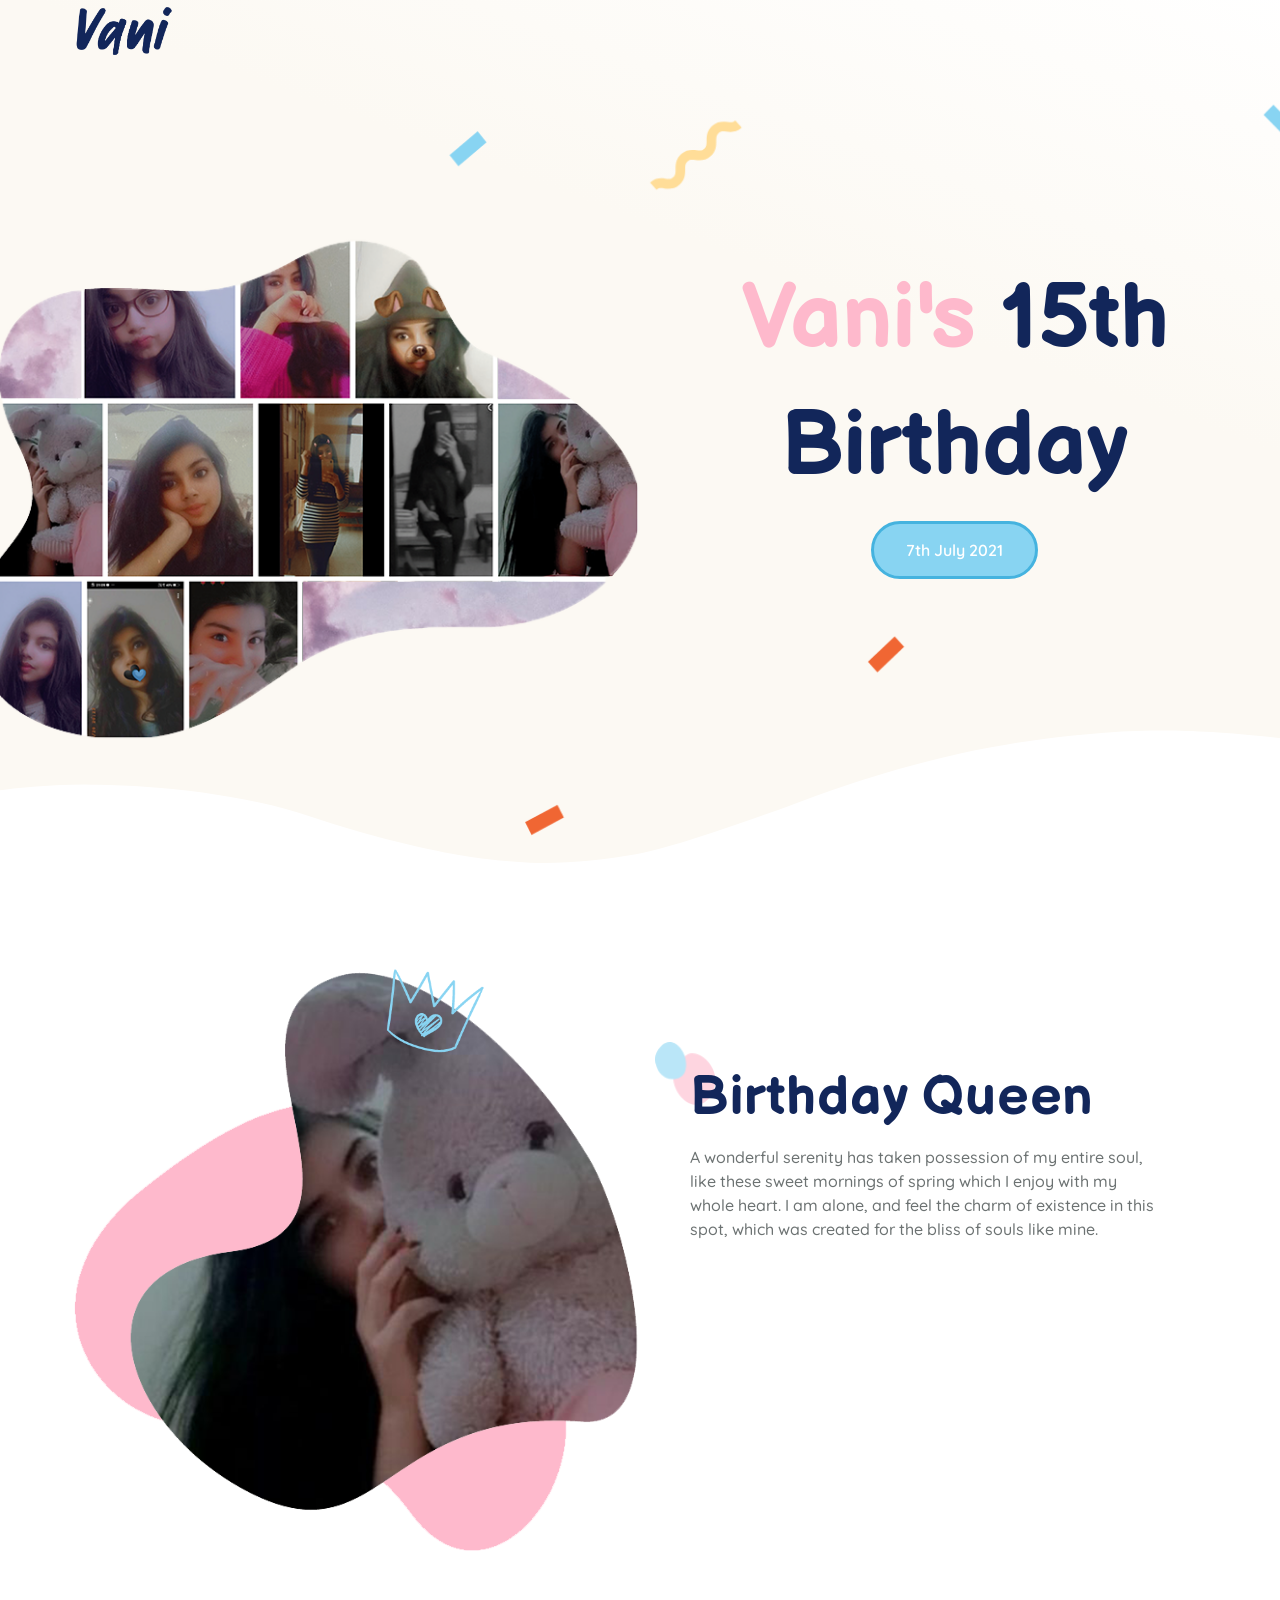
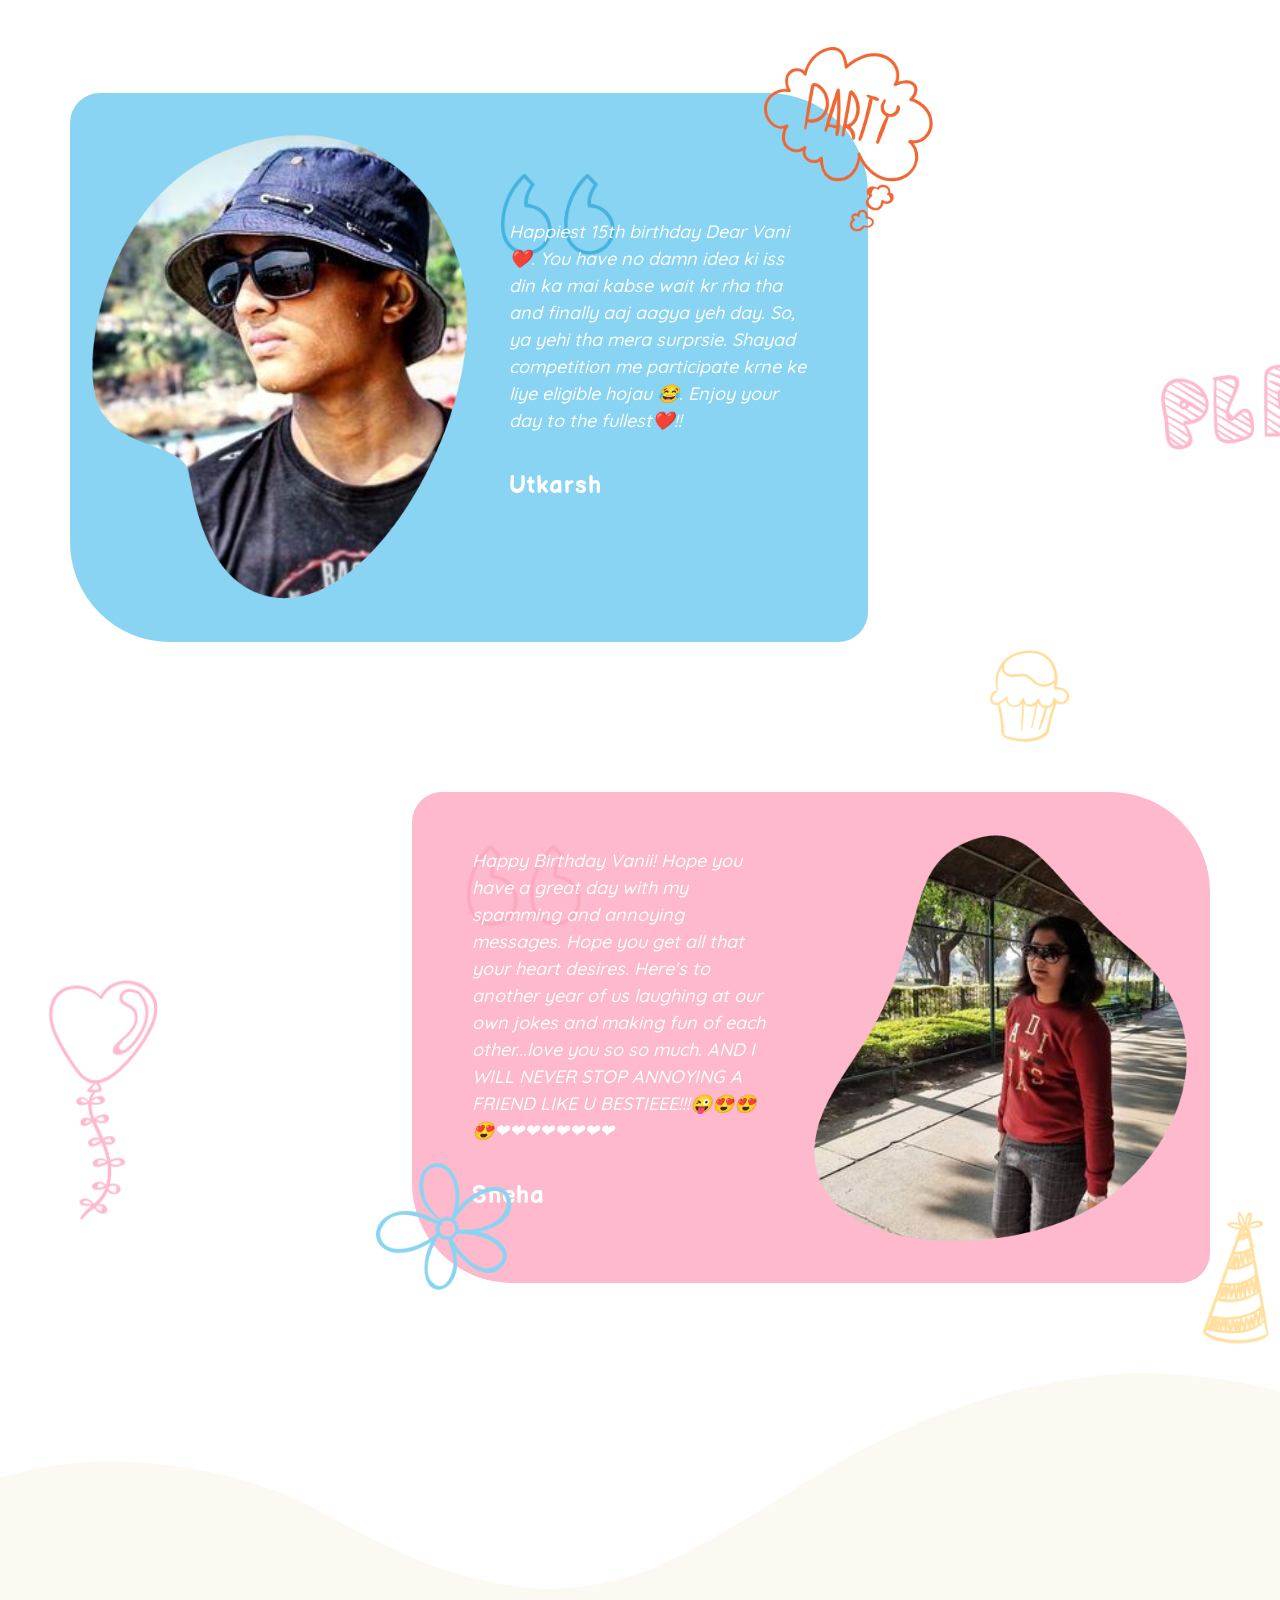
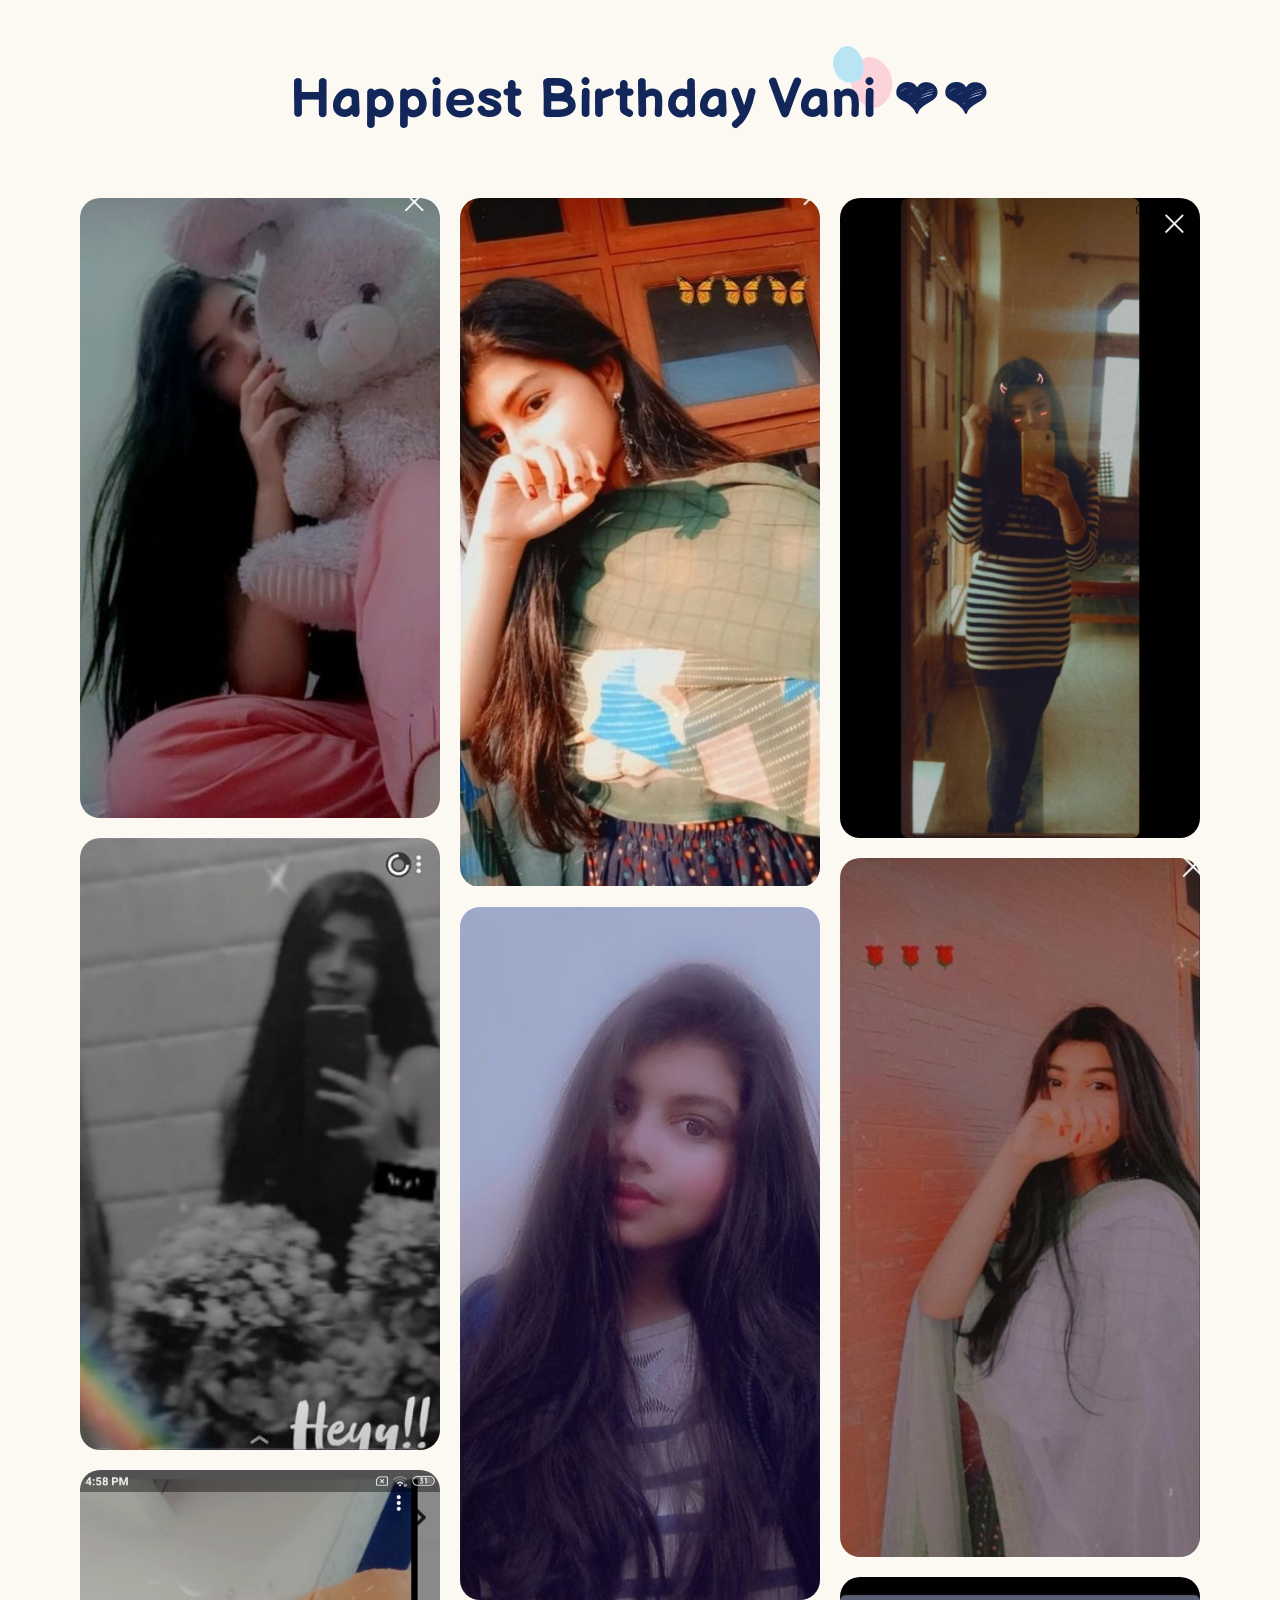
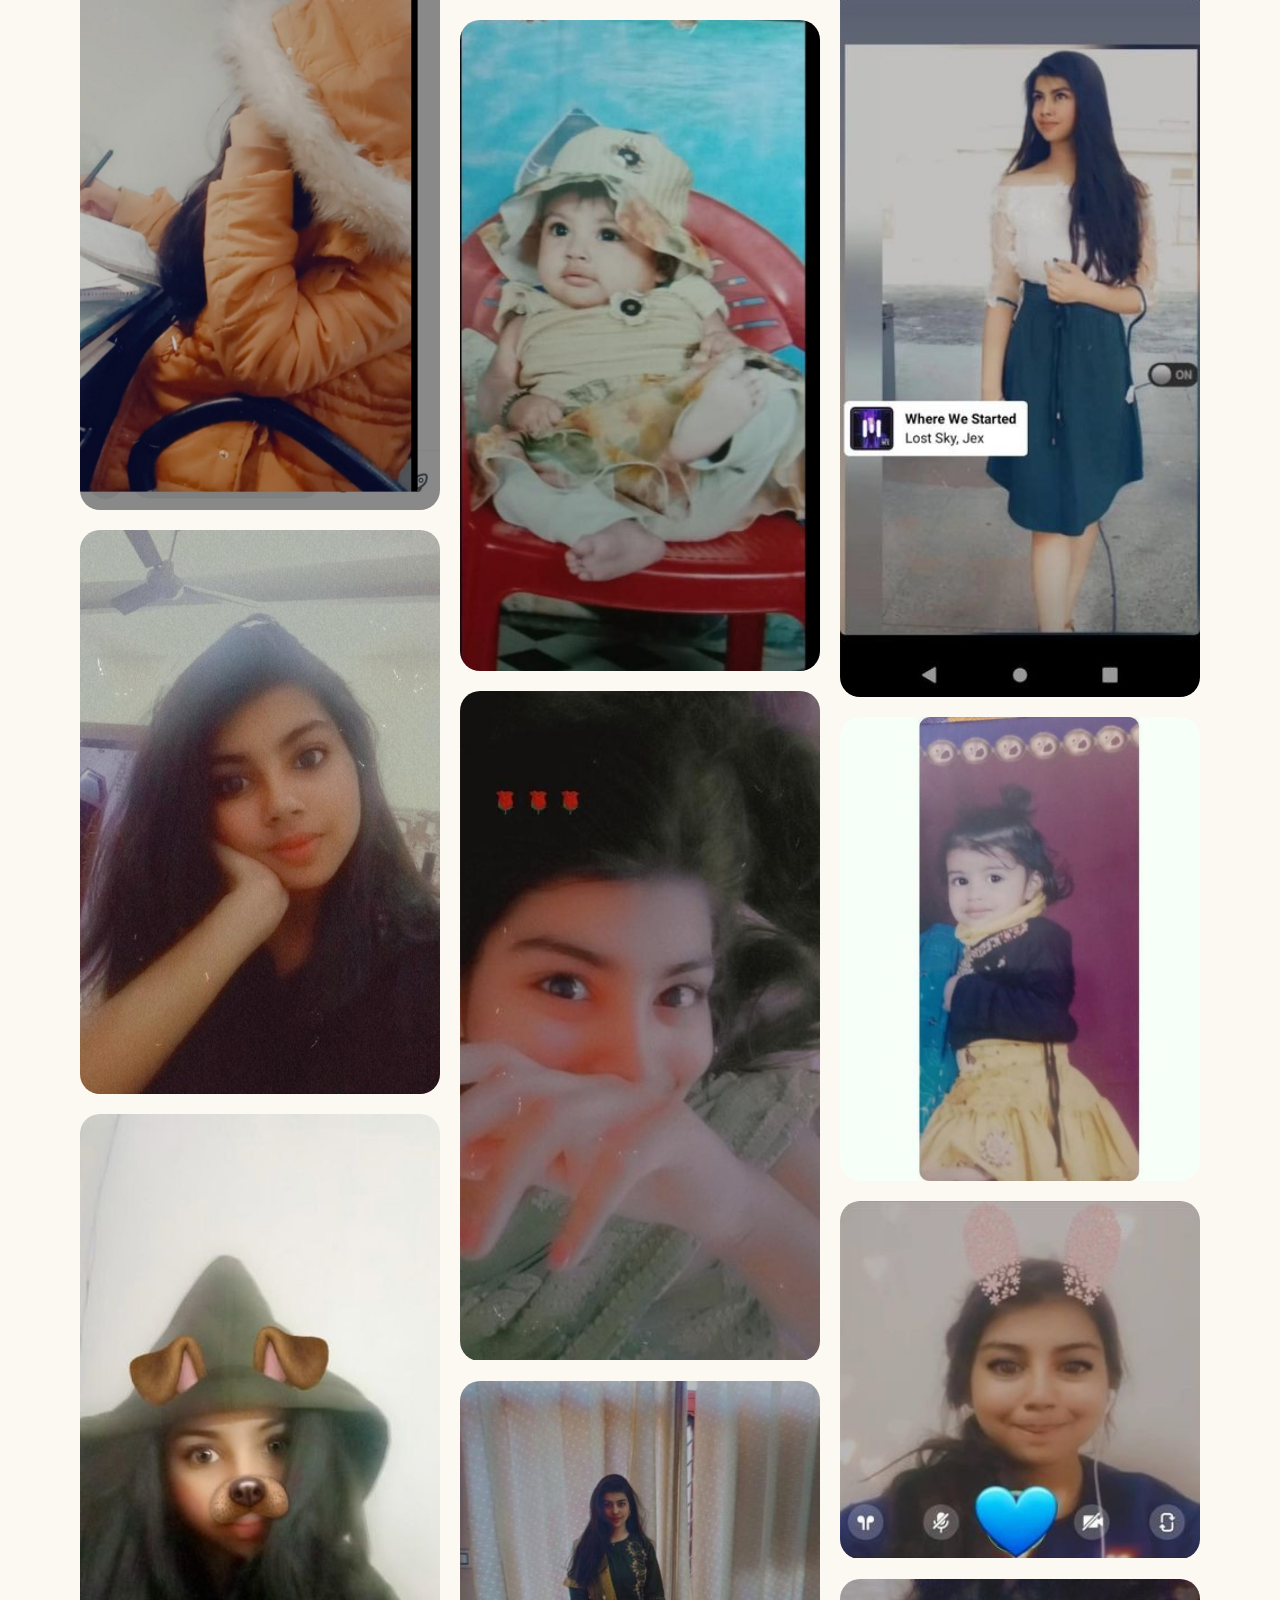
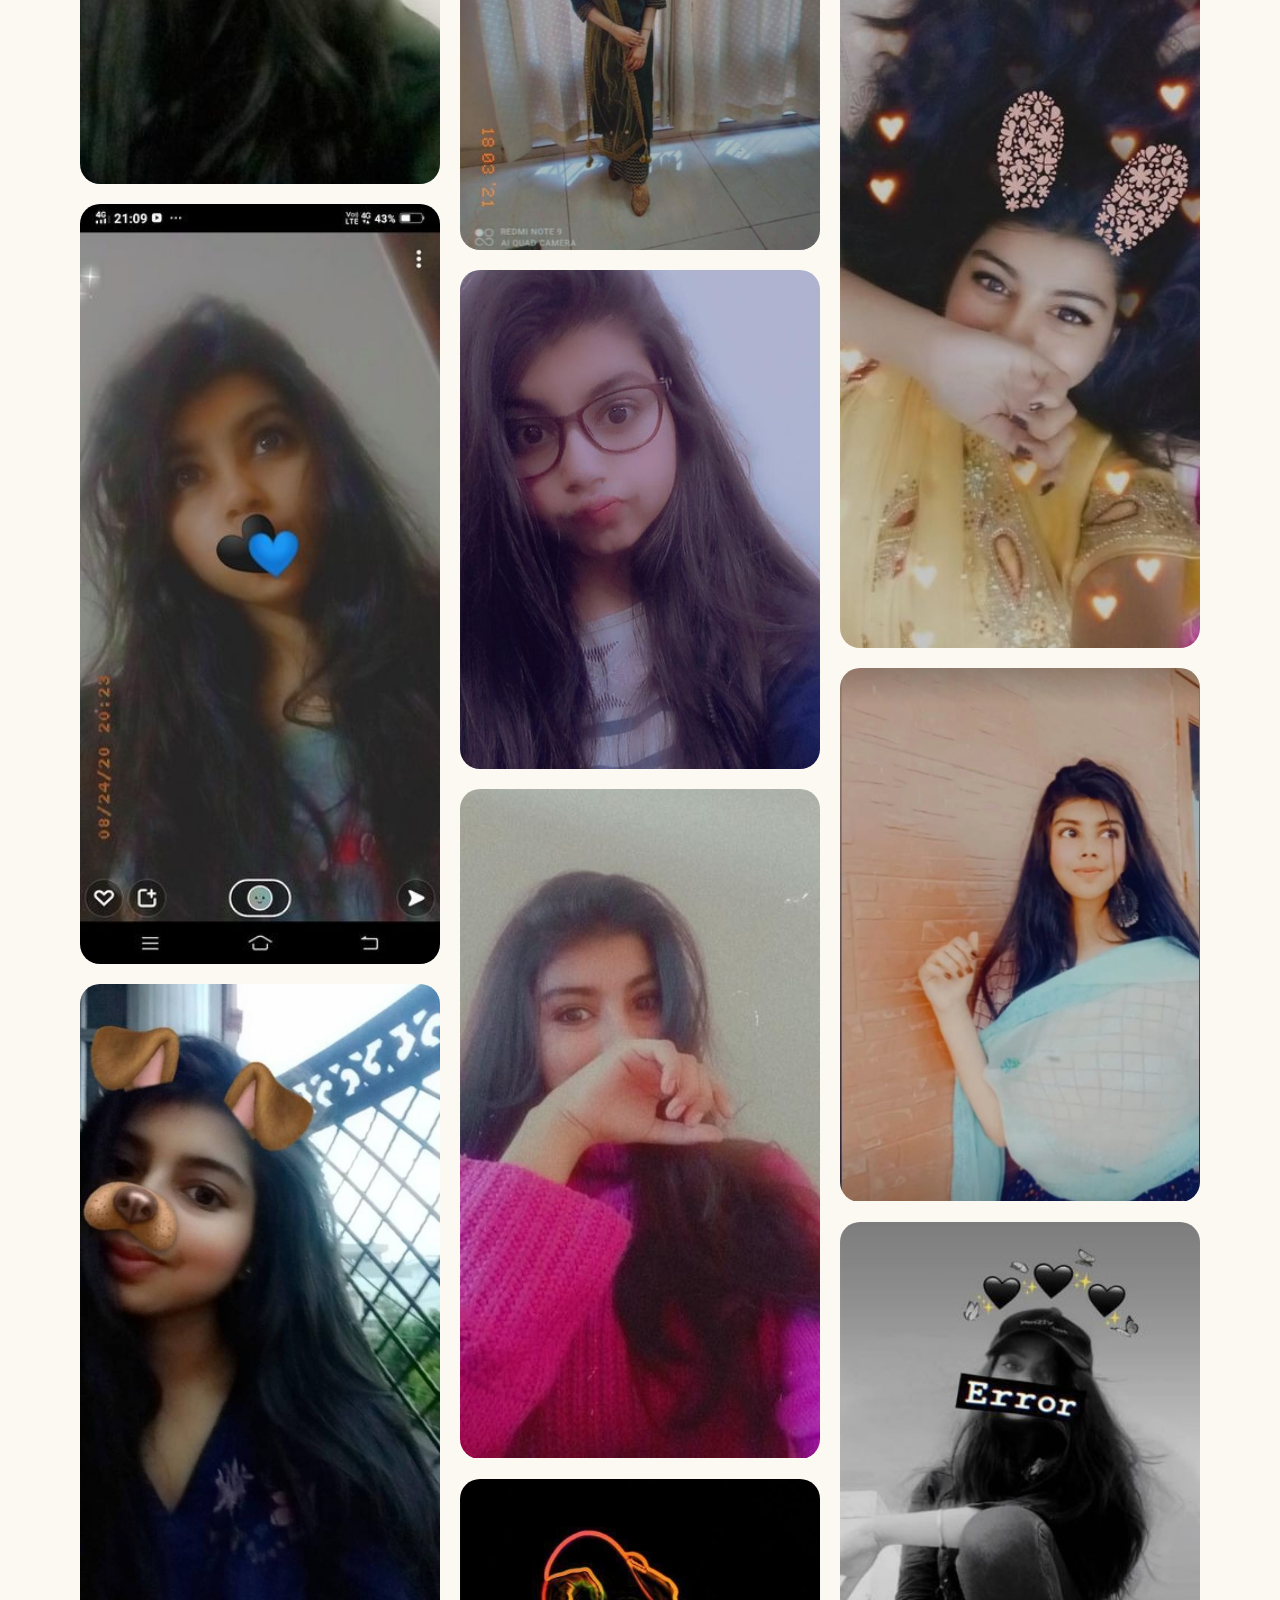
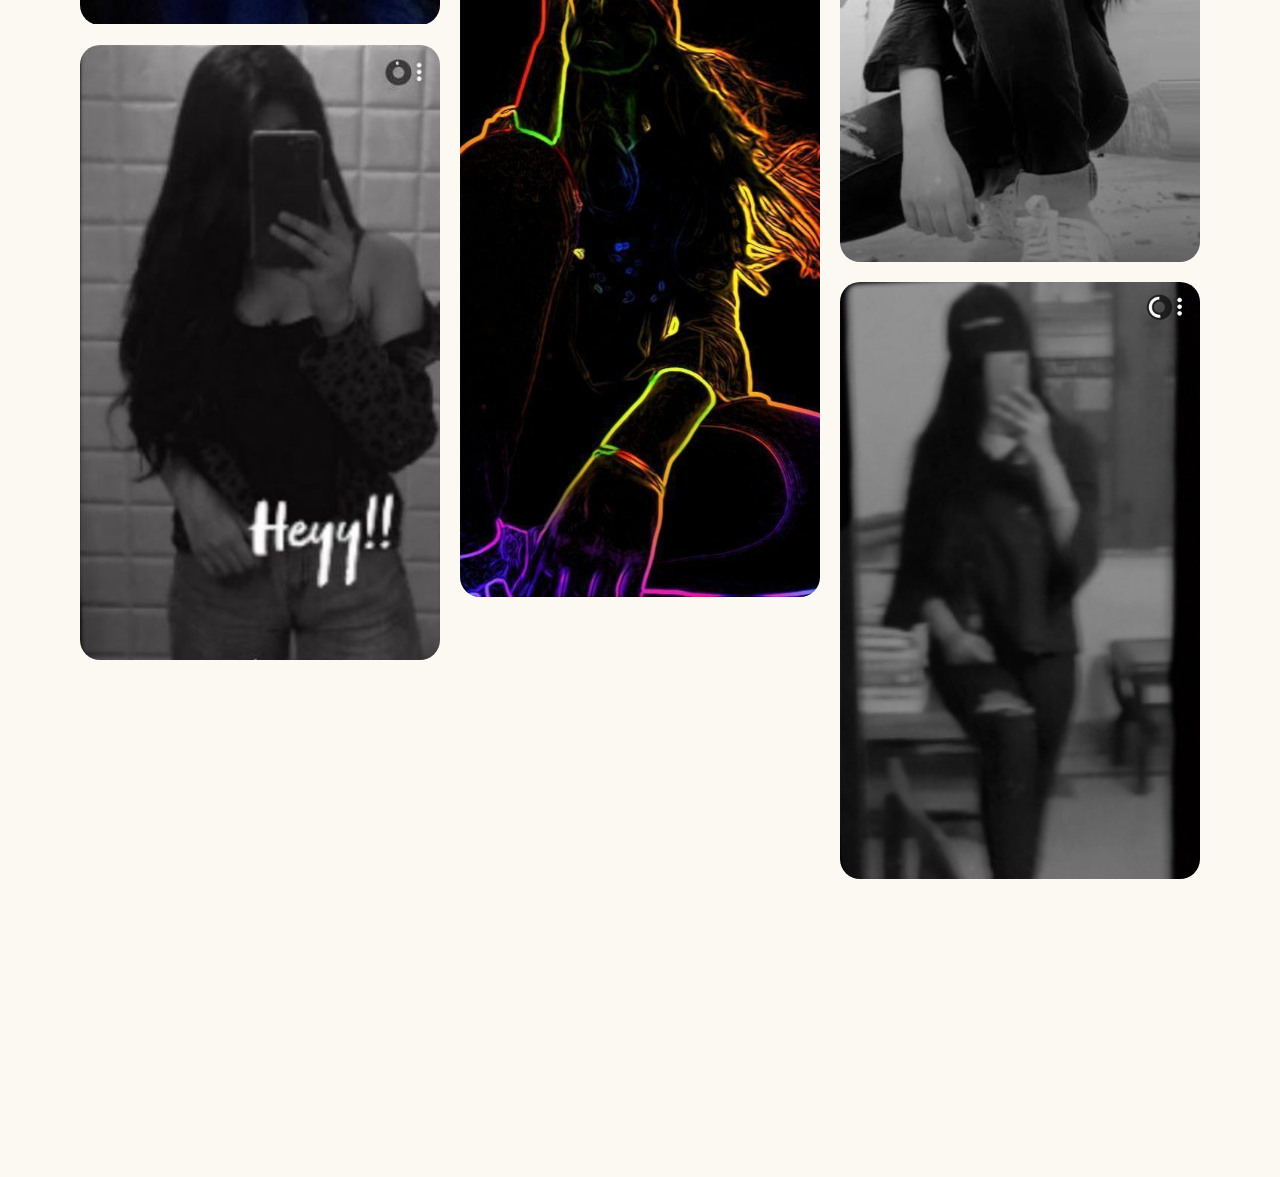
==== commit ff613ac3: "donee" ====
--- a/index.html
+++ b/index.html
@@ -470,6 +470,143 @@
 					</div>
 		</section>
 				<!--yaha pr comments wali bkchodi hogi-->
+				<section class="elementor-section elementor-top-section elementor-element elementor-element-2280339 elementor-section-boxed elementor-section-height-default elementor-section-height-default" data-id="2280339" data-element_type="section" data-settings="{&quot;background_background&quot;:&quot;classic&quot;}" id="comments">
+					<div class="elementor-container elementor-column-gap-no">
+						<div class="elementor-row">
+				<div class="elementor-column elementor-col-50 elementor-top-column elementor-element elementor-element-5eef1ef" data-id="5eef1ef" data-element_type="column">
+				<div class="elementor-column-wrap elementor-element-populated">
+						<div class="elementor-widget-wrap">
+					<section class="elementor-section elementor-inner-section elementor-element elementor-element-aea0d9a elementor-section-boxed elementor-section-height-default elementor-section-height-default" data-id="aea0d9a" data-element_type="section" data-settings="{&quot;background_background&quot;:&quot;classic&quot;}">
+					<div class="elementor-container elementor-column-gap-no">
+						<div class="elementor-row">
+				<div class="elementor-column elementor-col-50 elementor-inner-column elementor-element elementor-element-3c3c679" data-id="3c3c679" data-element_type="column">
+				<div class="elementor-column-wrap elementor-element-populated">
+						<div class="elementor-widget-wrap">
+					<div class="elementor-element elementor-element-c36ff6a elementor-widget elementor-widget-image" data-id="c36ff6a" data-element_type="widget" data-widget_type="image.default">
+				<div class="elementor-widget-container">
+							<div class="elementor-image">
+											<img width="469" height="581" src="katy/wp-content/uploads/sites/24/2021/01/father-cutout_2x.png" class="attachment-full size-full" alt="" loading="lazy" srcset="katy/wp-content/uploads/sites/24/2021/01/father-cutout_2x.png 469w, katy/wp-content/uploads/sites/24/2021/01/father-cutout_2x-242x300.png 242w" sizes="(max-width: 469px) 100vw, 469px" />														</div>
+					</div>
+				</div>
+					</div>
+				</div>
+				</div>
+				<div class="elementor-column elementor-col-50 elementor-inner-column elementor-element elementor-element-0d7b61e" data-id="0d7b61e" data-element_type="column">
+				<div class="elementor-column-wrap elementor-element-populated">
+						<div class="elementor-widget-wrap">
+					<div class="elementor-element elementor-element-ee418d4 elementor-widget__width-initial elementor-absolute elementor-widget-mobile__width-initial elementor-widget elementor-widget-image" data-id="ee418d4" data-element_type="widget" data-settings="{&quot;_position&quot;:&quot;absolute&quot;}" data-widget_type="image.default">
+				<div class="elementor-widget-container">
+							<div class="elementor-image">
+											<img width="273" height="193" src="katy/wp-content/uploads/sites/24/2020/12/quotemarks-icon_2x.png" class="attachment-full size-full" alt="" loading="lazy" />														</div>
+					</div>
+				</div>
+				<div class="elementor-element elementor-element-409d124 elementor-widget elementor-widget-text-editor" data-id="409d124" data-element_type="widget" data-widget_type="text-editor.default">
+				<div class="elementor-widget-container">
+							<div class="elementor-text-editor elementor-clearfix">
+				Happiest 15th birthday Dear Vani❤️. You have no damn idea ki iss din ka mai kabse wait kr rha tha and finally aaj aagya yeh day. So, ya yehi tha mera surprsie. Shayad competition me participate krne ke liye eligible hojau 😂. Enjoy your day to the fullest❤️!! </div>
+					</div>
+				</div>
+				<div class="elementor-element elementor-element-cbedbfc elementor-widget elementor-widget-heading" data-id="cbedbfc" data-element_type="widget" data-widget_type="heading.default">
+				<div class="elementor-widget-container">
+				<h2 class="elementor-heading-title elementor-size-default">Utkarsh</h2>		</div>
+				</div>
+				<div class="elementor-element elementor-element-ecace6c elementor-widget elementor-widget-heading" data-id="ecace6c" data-element_type="widget" data-widget_type="heading.default">
+				<div class="elementor-widget-container">
+				<h2 class="elementor-heading-title elementor-size-default"></h2>		</div>
+				</div>
+					</div>
+				</div>
+				</div>
+							</div>
+				</div>
+				</section>
+					</div>
+				</div>
+				</div>
+				<div class="elementor-column elementor-col-50 elementor-top-column elementor-element elementor-element-73efc4a elementor-hidden-tablet elementor-hidden-phone" data-id="73efc4a" data-element_type="column">
+				<div class="elementor-column-wrap elementor-element-populated">
+						<div class="elementor-widget-wrap">
+					<div class="elementor-element elementor-element-3527635 elementor-widget__width-initial elementor-absolute elementor-widget elementor-widget-image" data-id="3527635" data-element_type="widget" data-settings="{&quot;_position&quot;:&quot;absolute&quot;}" data-widget_type="image.default">
+				<div class="elementor-widget-container">
+							<div class="elementor-image">
+											<img width="235" height="258" src="katy/wp-content/uploads/sites/24/2020/12/party_2x.png" class="elementor-animation-pulse-grow attachment-full size-full" alt="" loading="lazy" />														</div>
+					</div>
+				</div>
+					</div>
+				</div>
+				</div>
+							</div>
+				</div>
+				</section>
+				<section class="elementor-section elementor-top-section elementor-element elementor-element-6720910 elementor-section-boxed elementor-section-height-default elementor-section-height-default" data-id="6720910" data-element_type="section" data-settings="{&quot;background_background&quot;:&quot;classic&quot;}" id="comments2">
+					<div class="elementor-container elementor-column-gap-no">
+						<div class="elementor-row">
+				<div class="elementor-column elementor-col-50 elementor-top-column elementor-element elementor-element-3397368 elementor-hidden-tablet elementor-hidden-phone" data-id="3397368" data-element_type="column">
+				<div class="elementor-column-wrap elementor-element-populated">
+						<div class="elementor-widget-wrap">
+					<div class="elementor-element elementor-element-e4e16f6 elementor-widget__width-initial elementor-absolute elementor-widget elementor-widget-image" data-id="e4e16f6" data-element_type="widget" data-settings="{&quot;_position&quot;:&quot;absolute&quot;}" data-widget_type="image.default">
+				<div class="elementor-widget-container">
+							<div class="elementor-image">
+											<img width="160" height="149" src="katy/wp-content/uploads/sites/24/2020/12/flower1_2x.png" class="elementor-animation-pulse-shrink attachment-full size-full" alt="" loading="lazy" />														</div>
+					</div>
+				</div>
+					</div>
+				</div>
+				</div>
+				<div class="elementor-column elementor-col-50 elementor-top-column elementor-element elementor-element-44d8f0c" data-id="44d8f0c" data-element_type="column">
+				<div class="elementor-column-wrap elementor-element-populated">
+						<div class="elementor-widget-wrap">
+					<section class="elementor-section elementor-inner-section elementor-element elementor-element-dcbe876 elementor-section-boxed elementor-section-height-default elementor-section-height-default" data-id="dcbe876" data-element_type="section" data-settings="{&quot;background_background&quot;:&quot;classic&quot;}">
+					<div class="elementor-container elementor-column-gap-no">
+						<div class="elementor-row">
+				<div class="elementor-column elementor-col-50 elementor-inner-column elementor-element elementor-element-3e45e74" data-id="3e45e74" data-element_type="column">
+				<div class="elementor-column-wrap elementor-element-populated">
+						<div class="elementor-widget-wrap">
+					<div class="elementor-element elementor-element-c848704 elementor-widget__width-initial elementor-absolute elementor-widget-mobile__width-initial elementor-widget elementor-widget-image" data-id="c848704" data-element_type="widget" data-settings="{&quot;_position&quot;:&quot;absolute&quot;}" data-widget_type="image.default">
+				<div class="elementor-widget-container">
+							<div class="elementor-image">
+											<img width="273" height="193" src="katy/wp-content/uploads/sites/24/2020/12/quotemarks-iconpink_2x.png" class="elementor-animation-pop attachment-full size-full" alt="" loading="lazy" />														</div>
+					</div>
+				</div>
+				<div class="elementor-element elementor-element-3feeb5e elementor-widget elementor-widget-text-editor" data-id="3feeb5e" data-element_type="widget" data-widget_type="text-editor.default">
+				<div class="elementor-widget-container">
+							<div class="elementor-text-editor elementor-clearfix">
+				<p>Happy Birthday Vanii!
+					Hope you have a great day with my spamming and annoying messages. Hope you get all that your heart desires. Here's to another year of us laughing at our own jokes and making fun of each other...love you so so much. AND I WILL NEVER STOP ANNOYING A FRIEND LIKE U BESTIEEE!!!😜😍😍😍❤❤❤❤❤❤❤❤</p>					</div>
+					</div>
+				</div>
+				<div class="elementor-element elementor-element-c144321 elementor-widget elementor-widget-heading" data-id="c144321" data-element_type="widget" data-widget_type="heading.default">
+				<div class="elementor-widget-container">
+				<h2 class="elementor-heading-title elementor-size-default">Sneha</h2>		</div>
+				</div>
+				<div class="elementor-element elementor-element-2e7a0da elementor-widget elementor-widget-heading" data-id="2e7a0da" data-element_type="widget" data-widget_type="heading.default">
+				<div class="elementor-widget-container">
+				<h2 class="elementor-heading-title elementor-size-default"></h2>		</div>
+				</div>
+					</div>
+				</div>
+				</div>
+				<div class="elementor-column elementor-col-50 elementor-inner-column elementor-element elementor-element-a420d69" data-id="a420d69" data-element_type="column">
+				<div class="elementor-column-wrap elementor-element-populated">
+						<div class="elementor-widget-wrap">
+					<div class="elementor-element elementor-element-413a639 elementor-widget elementor-widget-image" data-id="413a639" data-element_type="widget" data-widget_type="image.default">
+				<div class="elementor-widget-container">
+							<div class="elementor-image">
+											<img width="459" height="497" src="katy/wp-content/uploads/sites/24/2021/01/mommy-home-1-cutout_2x.png" class="attachment-full size-full" alt="" loading="lazy" srcset="katy/wp-content/uploads/sites/24/2021/01/mommy-home-1-cutout_2x.png 459w, katy/wp-content/uploads/sites/24/2021/01/mommy-home-1-cutout_2x-277x300.png 277w" sizes="(max-width: 459px) 100vw, 459px" />														</div>
+					</div>
+				</div>
+					</div>
+				</div>
+				</div>
+							</div>
+				</div>
+				</section>
+					</div>
+				</div>
+				</div>
+							</div>
+				</div>
+				</section>
 				<section class="elementor-section elementor-top-section elementor-element elementor-element-3412668 elementor-section-boxed elementor-section-height-default elementor-section-height-default" data-id="3412668" data-element_type="section" data-settings="{&quot;background_background&quot;:&quot;classic&quot;,&quot;shape_divider_top&quot;:&quot;waves&quot;,&quot;shape_divider_top_negative&quot;:&quot;yes&quot;,&quot;shape_divider_bottom&quot;:&quot;waves&quot;,&quot;shape_divider_bottom_negative&quot;:&quot;yes&quot;}">
 					<div class="elementor-shape elementor-shape-top" data-negative="true">
 			<svg xmlns="http://www.w3.org/2000/svg" viewBox="0 0 1000 100" preserveAspectRatio="none">
--- a/katy/wp-content/uploads/sites/24/elementor/css/post-17.css
+++ b/katy/wp-content/uploads/sites/24/elementor/css/post-17.css
@@ -1 +1 @@
-.elementor-kit-17{--e-global-color-primary:#6EC1E4;--e-global-color-secondary:#54595F;--e-global-color-text:#7A7A7A;--e-global-color-accent:#61CE70;--e-global-color-0210978:#FFD166;--e-global-color-063f764:#243568;--e-global-color-162b091:#E84855;--e-global-color-0b3d675:#8B80F9;--e-global-color-76d4a0b:#FE9ACC;--e-global-color-3b8574f:#FBA4B8;--e-global-color-b2139bd:#C7DFE5;--e-global-color-1ab5925:#FCEE9C;--e-global-color-7ed94c8:#FEB9CC;--e-global-color-30ac3d9:#8DC8AE;--e-global-color-1c47e0d:#C3E1DB;--e-global-color-984ed7c:#F06633;--e-global-color-ba19def:#6C7272;--e-global-color-98b1ee2:#12265A;--e-global-color-ad4e4a8:#88D4F2;--e-global-color-9bf77b1:#45B3DF;--e-global-color-522da32:#FCF9F3;--e-global-color-e4725ed:#FFDD98;--e-global-typography-primary-font-family:"Balsamiq Sans";--e-global-typography-primary-font-weight:600;--e-global-typography-secondary-font-family:"Quicksand";--e-global-typography-secondary-font-weight:400;--e-global-typography-text-font-family:"Quicksand";--e-global-typography-text-font-weight:400;--e-global-typography-accent-font-family:"Balsamiq Sans";--e-global-typography-accent-font-weight:500;color:var( --e-global-color-ba19def );font-family:"Quicksand", Sans-serif;font-size:16px;}.elementor-kit-17 a{color:black;}.elementor-kit-17 a:hover{color:var( --e-global-color-984ed7c );}.elementor-kit-17 h1{color:var( --e-global-color-98b1ee2 );font-family:"Balsamiq Sans", Sans-serif;}.elementor-kit-17 h2{color:var( --e-global-color-98b1ee2 );font-family:"Balsamiq Sans", Sans-serif;}.elementor-kit-17 h3{color:var( --e-global-color-98b1ee2 );font-family:"Balsamiq Sans", Sans-serif;}.elementor-kit-17 h4{color:var( --e-global-color-98b1ee2 );font-family:"Balsamiq Sans", Sans-serif;}.elementor-kit-17 h5{color:var( --e-global-color-98b1ee2 );font-family:"Quicksand", Sans-serif;}.elementor-kit-17 h6{color:var( --e-global-color-98b1ee2 );font-family:"Quicksand", Sans-serif;}.elementor-kit-17 button,.elementor-kit-17 input[type="button"],.elementor-kit-17 input[type="submit"],.elementor-kit-17 .elementor-button{font-family:"Quicksand", Sans-serif;font-size:16px;font-weight:600;color:#FFFFFF;background-color:var( --e-global-color-ad4e4a8 );border-style:solid;border-width:3px 3px 3px 3px;border-color:var( --e-global-color-9bf77b1 );border-radius:50px 50px 50px 50px;padding:18px 32px 18px 32px;}.elementor-kit-17 button:hover,.elementor-kit-17 button:focus,.elementor-kit-17 input[type="button"]:hover,.elementor-kit-17 input[type="button"]:focus,.elementor-kit-17 input[type="submit"]:hover,.elementor-kit-17 input[type="submit"]:focus,.elementor-kit-17 .elementor-button:hover,.elementor-kit-17 .elementor-button:focus{color:#FFFFFF;background-color:var( --e-global-color-7ed94c8 );border-style:solid;border-width:3px 3px 3px 3px;border-color:var( --e-global-color-76d4a0b );}.elementor-kit-17 label{color:var( --e-global-color-98b1ee2 );font-family:"Quicksand", Sans-serif;font-size:16px;font-weight:600;}.elementor-kit-17 input:not([type="button"]):not([type="submit"]),.elementor-kit-17 textarea,.elementor-kit-17 .elementor-field-textual{border-style:solid;border-color:var( --e-global-color-7ed94c8 );}.elementor-kit-17 input:focus:not([type="button"]):not([type="submit"]),.elementor-kit-17 textarea:focus,.elementor-kit-17 .elementor-field-textual:focus{border-style:solid;border-color:var( --e-global-color-984ed7c );}.elementor-section.elementor-section-boxed > .elementor-container{max-width:1140px;}.elementor-widget:not(:last-child){margin-bottom:20px;}{}h1.entry-title{display:var(--page-title-display);}@media(max-width:1024px){.elementor-section.elementor-section-boxed > .elementor-container{max-width:1024px;}}@media(max-width:767px){.elementor-section.elementor-section-boxed > .elementor-container{max-width:767px;}}
+.elementor-kit-17{--e-global-color-primary:#6EC1E4;--e-global-color-secondary:#54595F;--e-global-color-text:#7A7A7A;--e-global-color-accent:#61CE70;--e-global-color-0210978:#FFD166;--e-global-color-063f764:#243568;--e-global-color-162b091:#E84855;--e-global-color-0b3d675:#8B80F9;--e-global-color-76d4a0b:#FE9ACC;--e-global-color-3b8574f:#FBA4B8;--e-global-color-b2139bd:#C7DFE5;--e-global-color-1ab5925:#FCEE9C;--e-global-color-7ed94c8:#FEB9CC;--e-global-color-30ac3d9:#8DC8AE;--e-global-color-1c47e0d:#C3E1DB;--e-global-color-984ed7c:#F06633;--e-global-color-ba19def:#6C7272;--e-global-color-98b1ee2:#12265A;--e-global-color-ad4e4a8:#88D4F2;--e-global-color-9bf77b1:#45B3DF;--e-global-color-522da32:#FCF9F3;--e-global-color-e4725ed:#FFDD98;--e-global-typography-primary-font-family:"Balsamiq Sans";--e-global-typography-primary-font-weight:600;--e-global-typography-secondary-font-family:"Quicksand";--e-global-typography-secondary-font-weight:400;--e-global-typography-text-font-family:"Quicksand";--e-global-typography-text-font-weight:400;--e-global-typography-accent-font-family:"Balsamiq Sans";--e-global-typography-accent-font-weight:500;color:var( --e-global-color-ba19def );font-family:"Quicksand", Sans-serif;font-size:16px;}.elementor-kit-17 a{color:orange;}.elementor-kit-17 a:hover{color:var( --e-global-color-984ed7c );}.elementor-kit-17 h1{color:var( --e-global-color-98b1ee2 );font-family:"Balsamiq Sans", Sans-serif;}.elementor-kit-17 h2{color:var( --e-global-color-98b1ee2 );font-family:"Balsamiq Sans", Sans-serif;}.elementor-kit-17 h3{color:var( --e-global-color-98b1ee2 );font-family:"Balsamiq Sans", Sans-serif;}.elementor-kit-17 h4{color:var( --e-global-color-98b1ee2 );font-family:"Balsamiq Sans", Sans-serif;}.elementor-kit-17 h5{color:var( --e-global-color-98b1ee2 );font-family:"Quicksand", Sans-serif;}.elementor-kit-17 h6{color:var( --e-global-color-98b1ee2 );font-family:"Quicksand", Sans-serif;}.elementor-kit-17 button,.elementor-kit-17 input[type="button"],.elementor-kit-17 input[type="submit"],.elementor-kit-17 .elementor-button{font-family:"Quicksand", Sans-serif;font-size:16px;font-weight:600;color:#FFFFFF;background-color:var( --e-global-color-ad4e4a8 );border-style:solid;border-width:3px 3px 3px 3px;border-color:var( --e-global-color-9bf77b1 );border-radius:50px 50px 50px 50px;padding:18px 32px 18px 32px;}.elementor-kit-17 button:hover,.elementor-kit-17 button:focus,.elementor-kit-17 input[type="button"]:hover,.elementor-kit-17 input[type="button"]:focus,.elementor-kit-17 input[type="submit"]:hover,.elementor-kit-17 input[type="submit"]:focus,.elementor-kit-17 .elementor-button:hover,.elementor-kit-17 .elementor-button:focus{color:#FFFFFF;background-color:var( --e-global-color-7ed94c8 );border-style:solid;border-width:3px 3px 3px 3px;border-color:var( --e-global-color-76d4a0b );}.elementor-kit-17 label{color:var( --e-global-color-98b1ee2 );font-family:"Quicksand", Sans-serif;font-size:16px;font-weight:600;}.elementor-kit-17 input:not([type="button"]):not([type="submit"]),.elementor-kit-17 textarea,.elementor-kit-17 .elementor-field-textual{border-style:solid;border-color:var( --e-global-color-7ed94c8 );}.elementor-kit-17 input:focus:not([type="button"]):not([type="submit"]),.elementor-kit-17 textarea:focus,.elementor-kit-17 .elementor-field-textual:focus{border-style:solid;border-color:var( --e-global-color-984ed7c );}.elementor-section.elementor-section-boxed > .elementor-container{max-width:1140px;}.elementor-widget:not(:last-child){margin-bottom:20px;}{}h1.entry-title{display:var(--page-title-display);}@media(max-width:1024px){.elementor-section.elementor-section-boxed > .elementor-container{max-width:1024px;}}@media(max-width:767px){.elementor-section.elementor-section-boxed > .elementor-container{max-width:767px;}}
